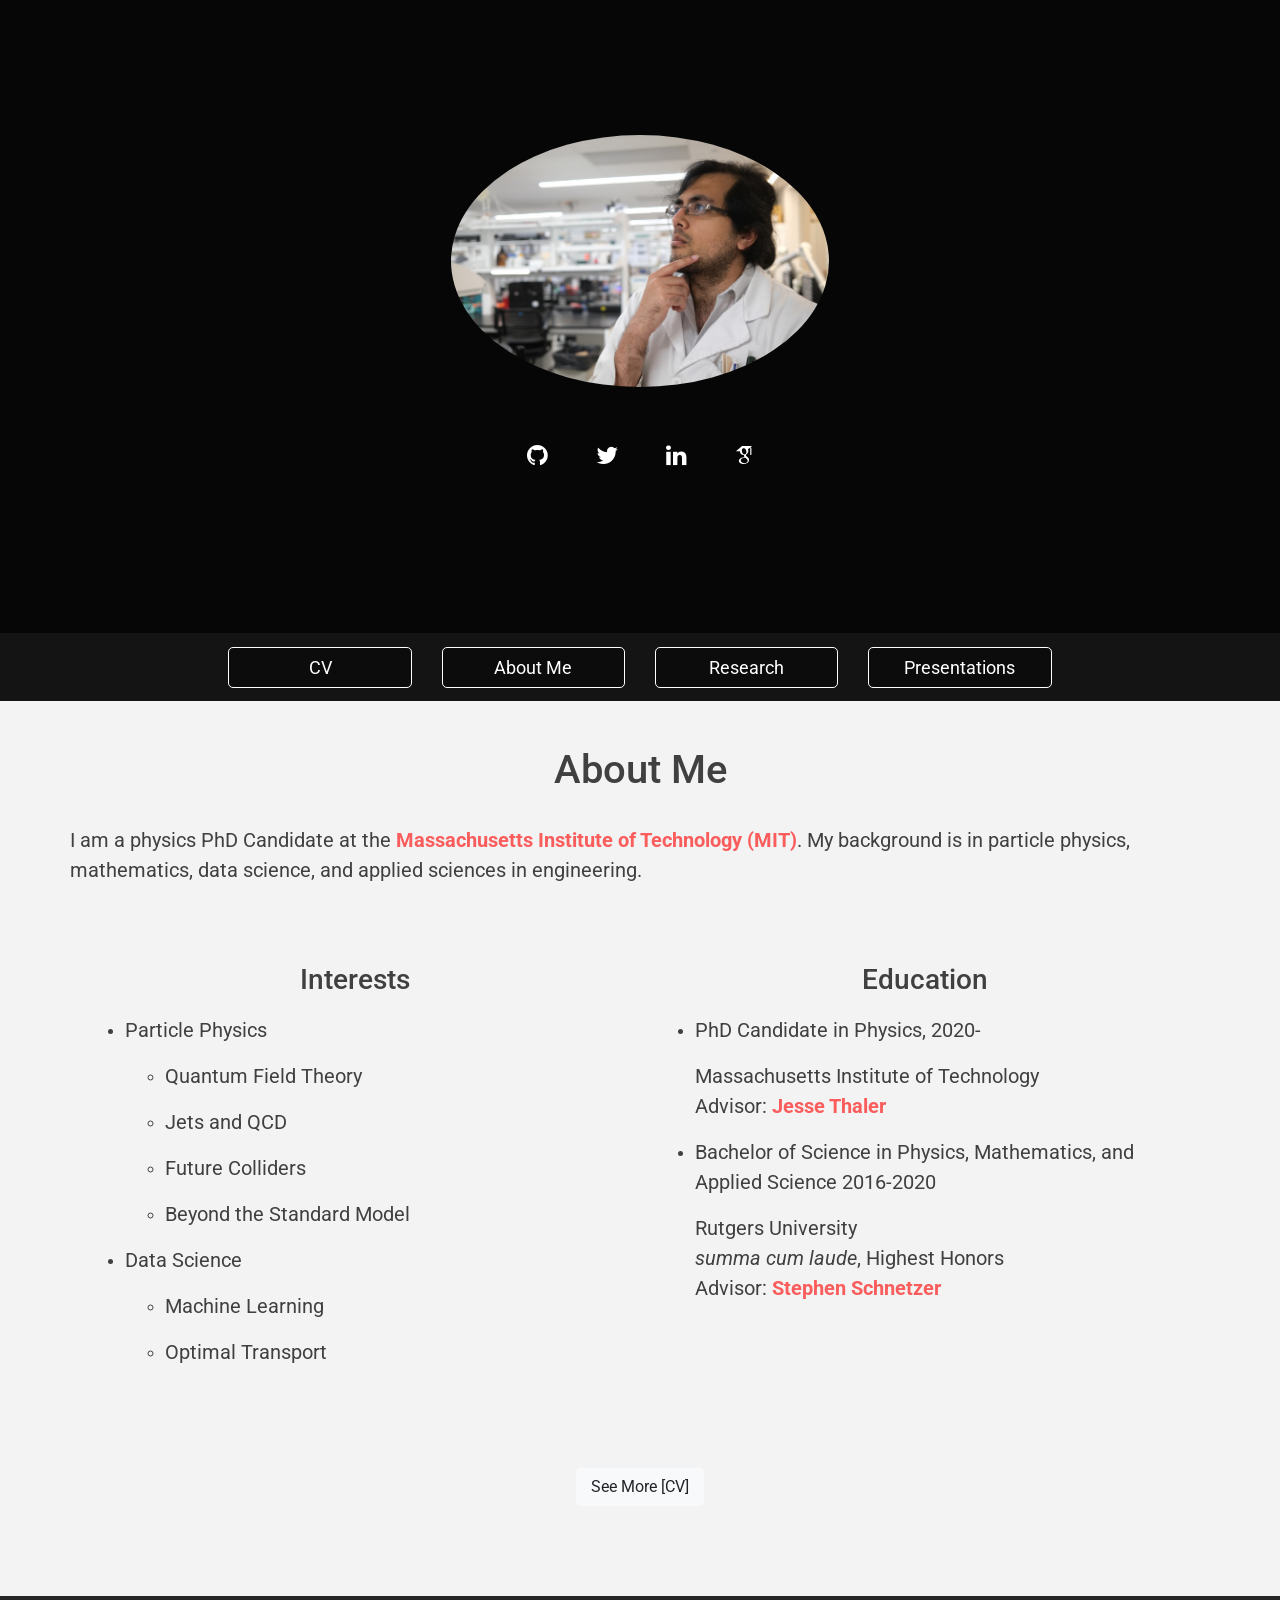
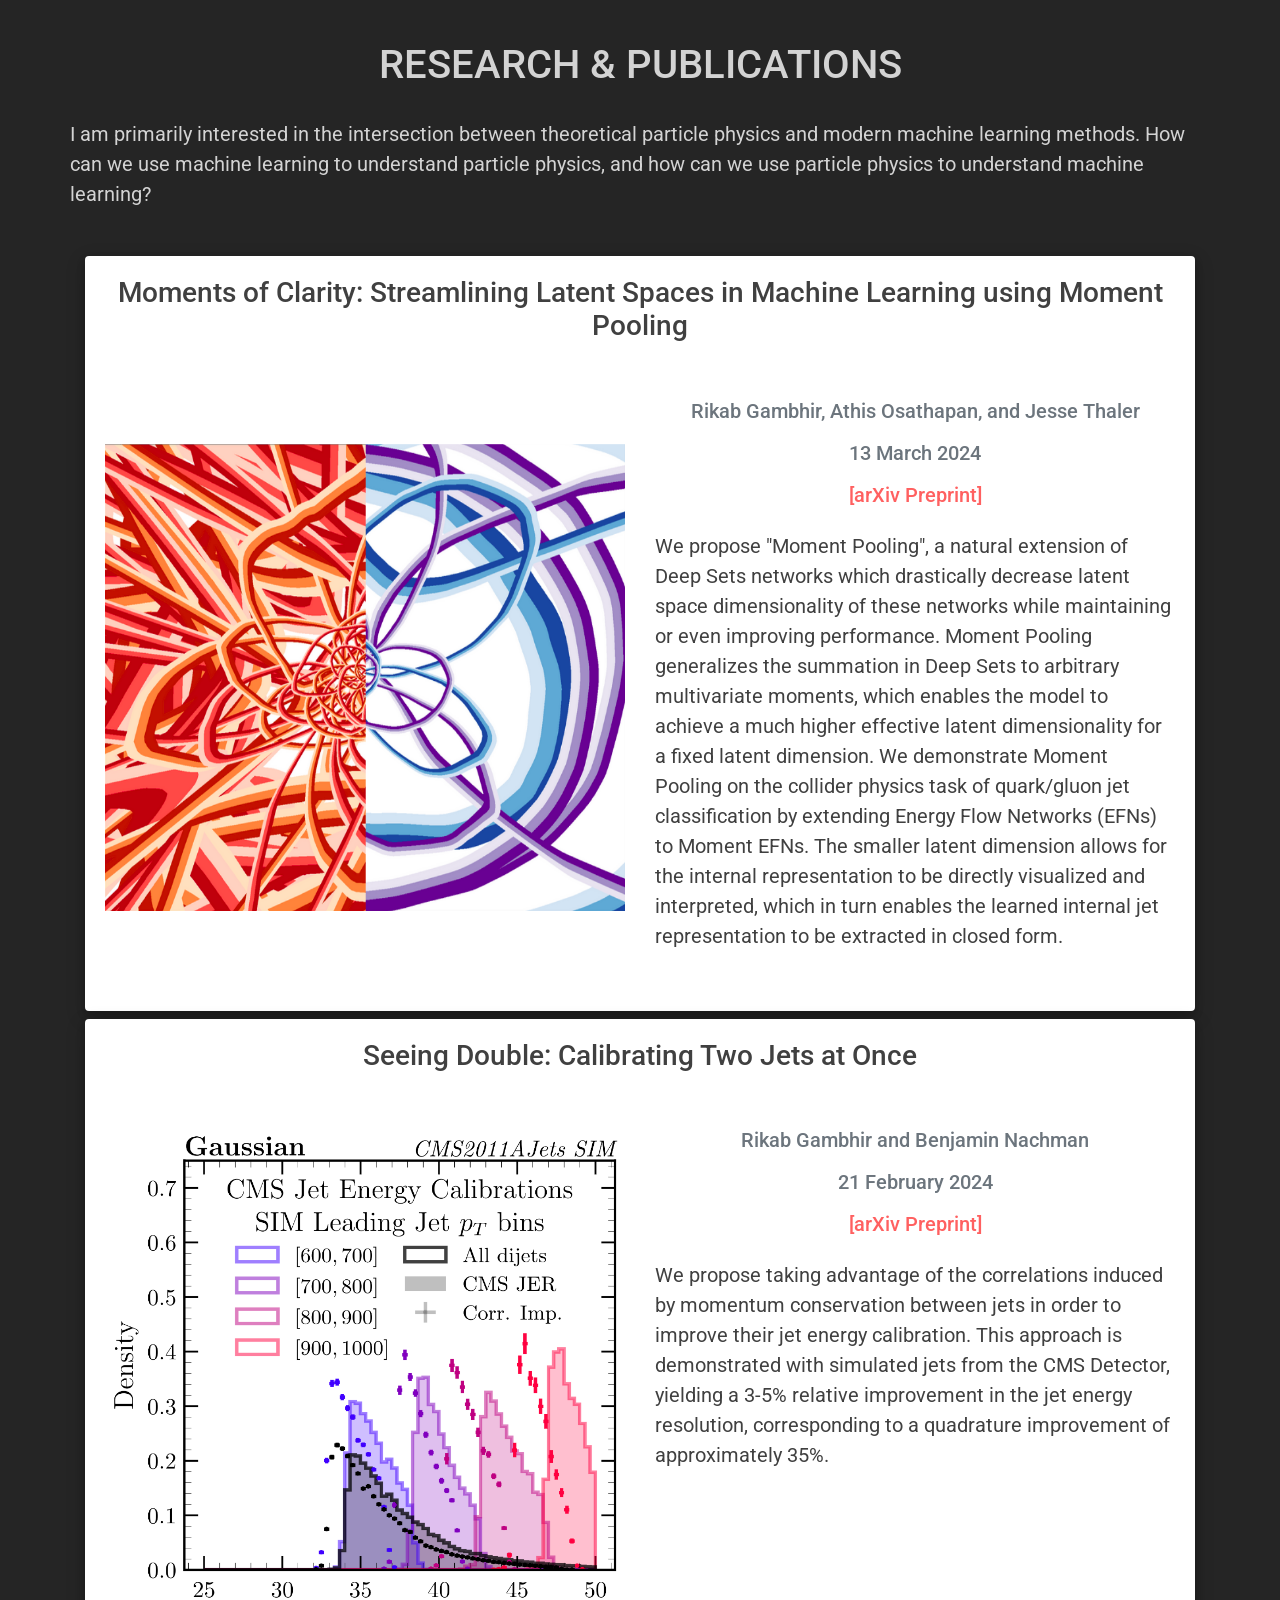
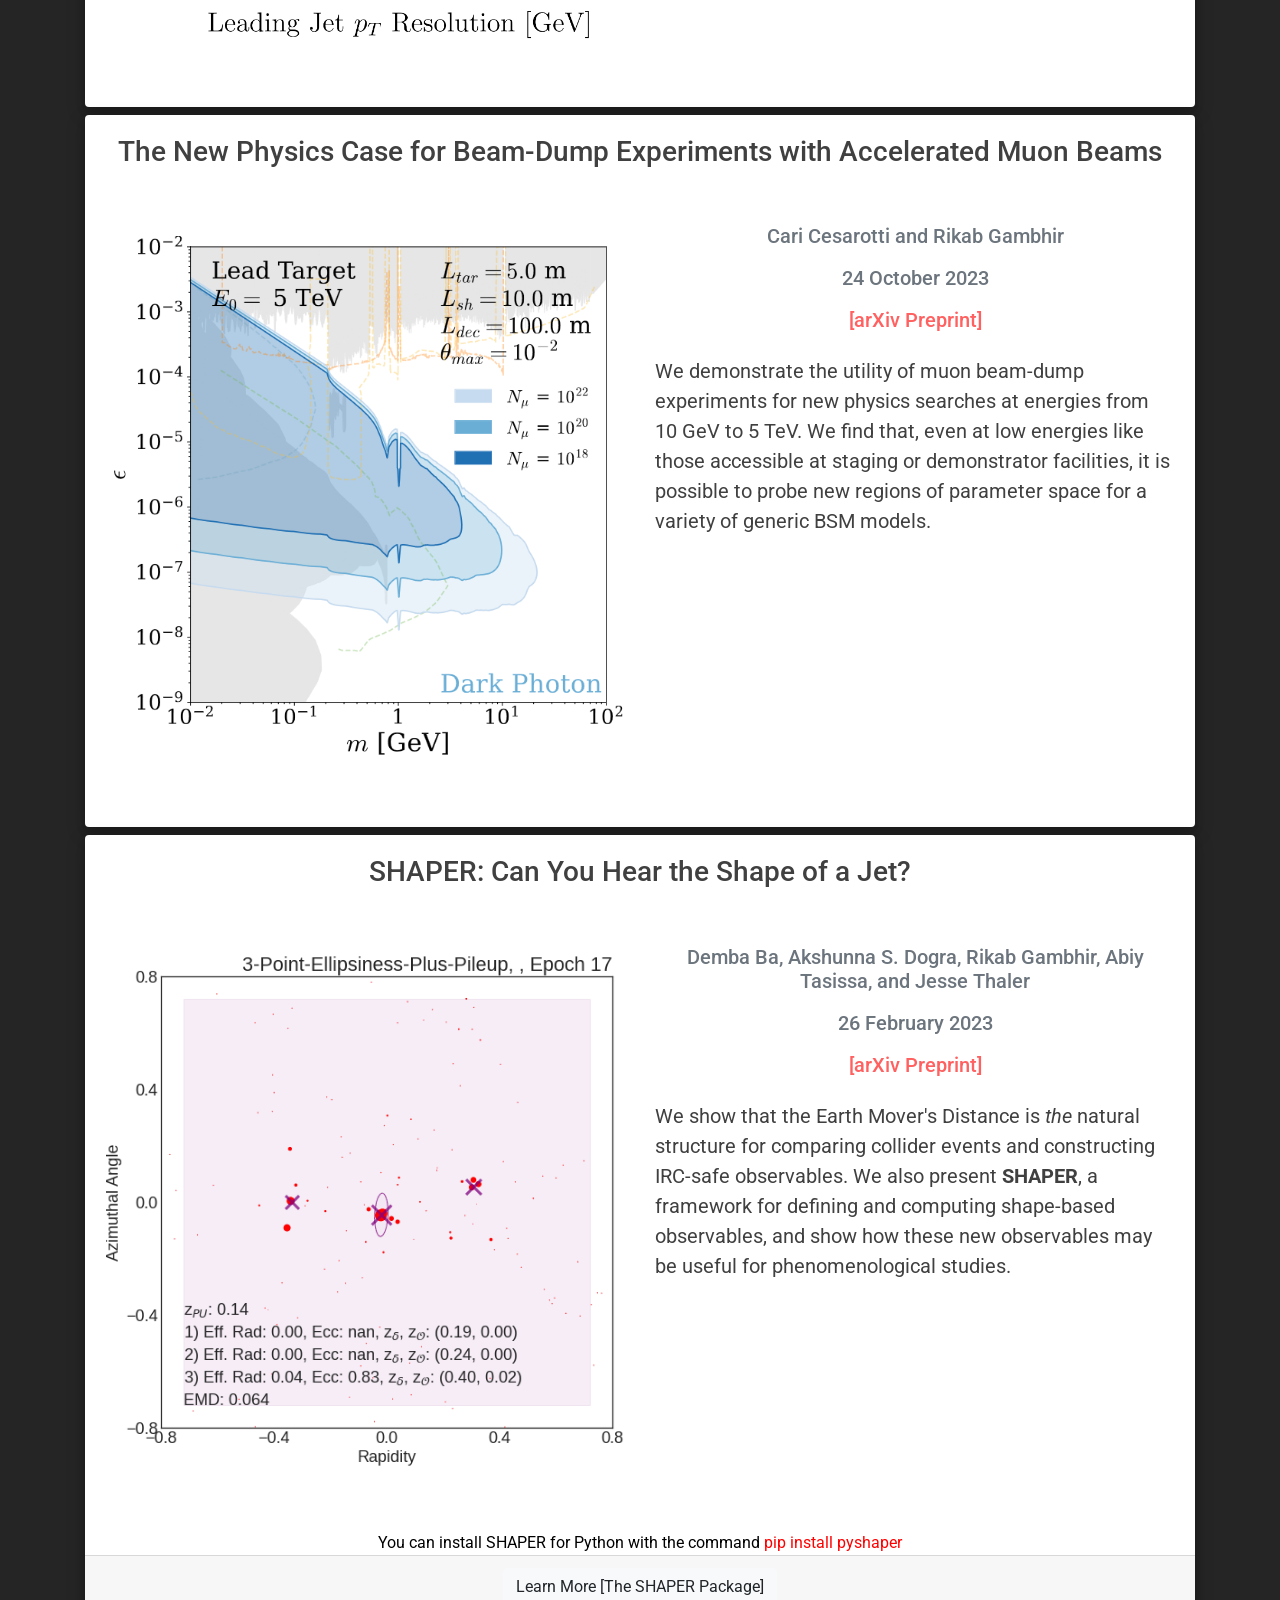
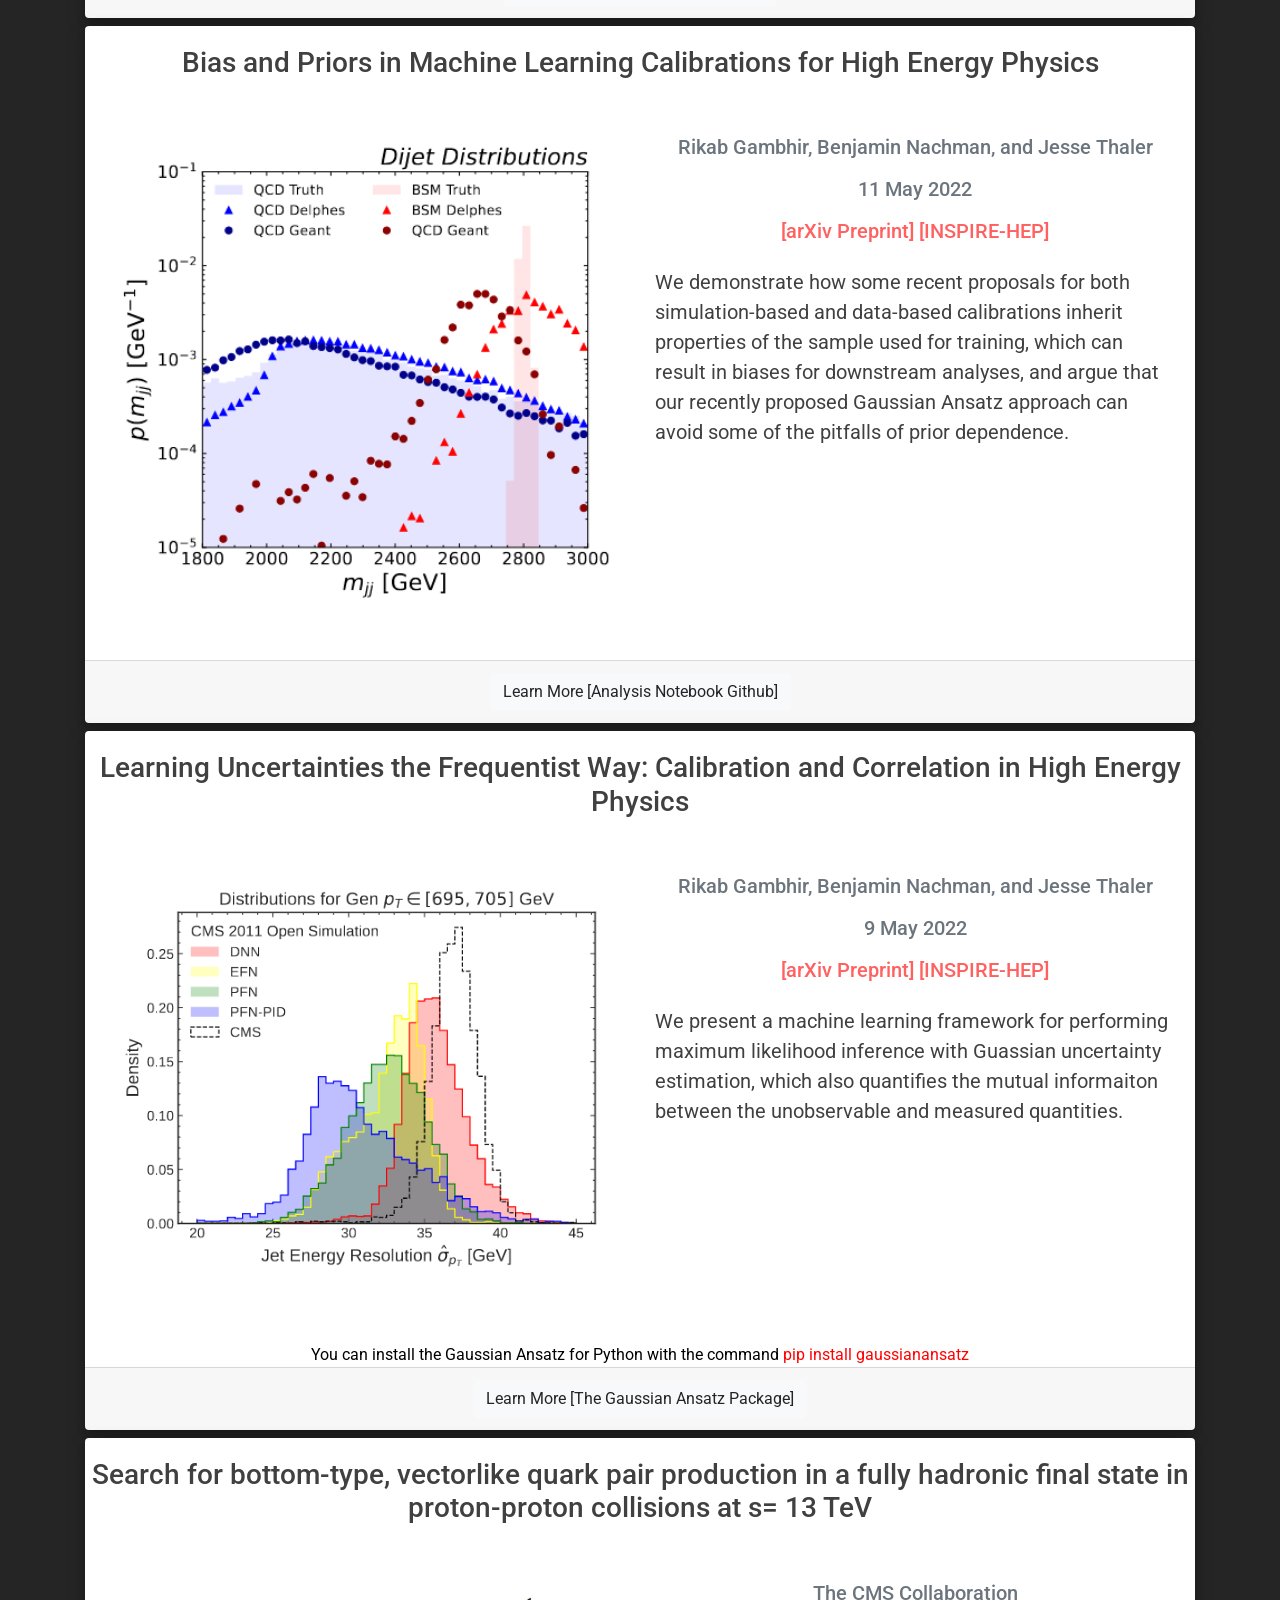
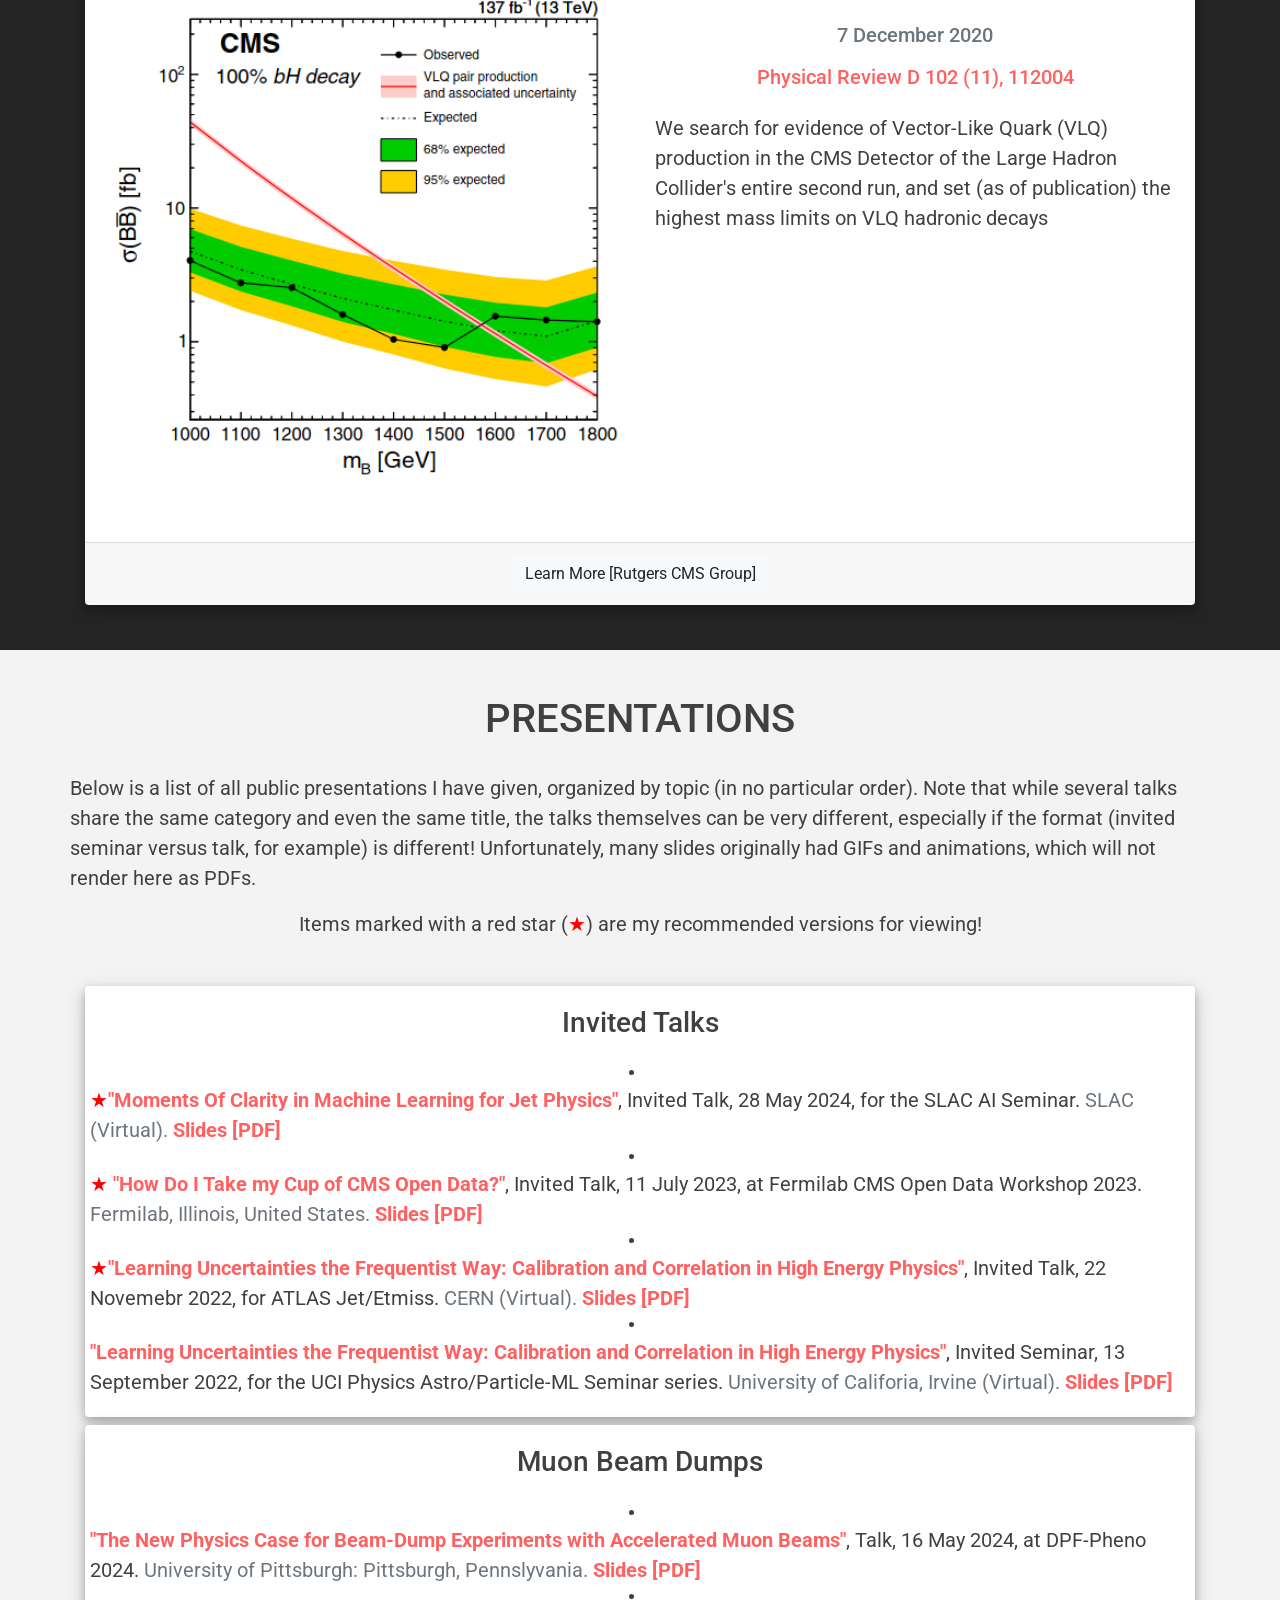
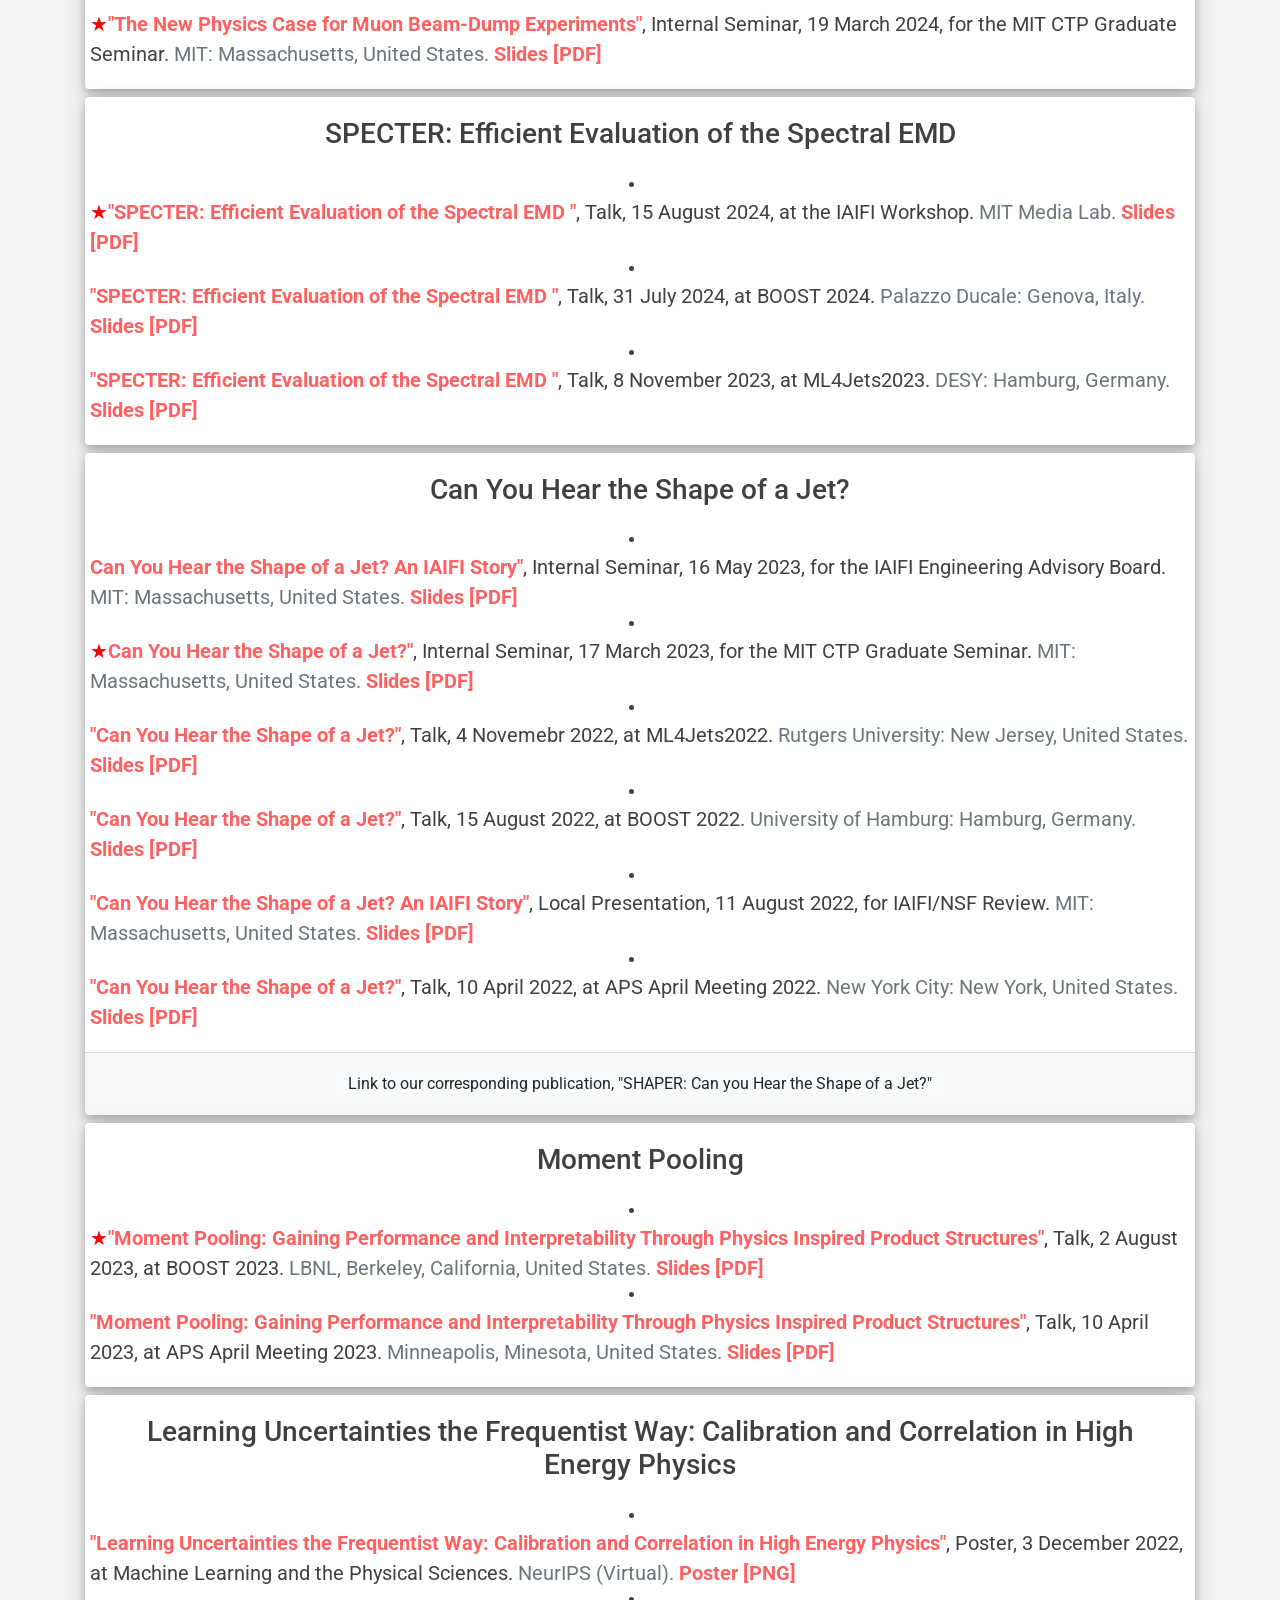
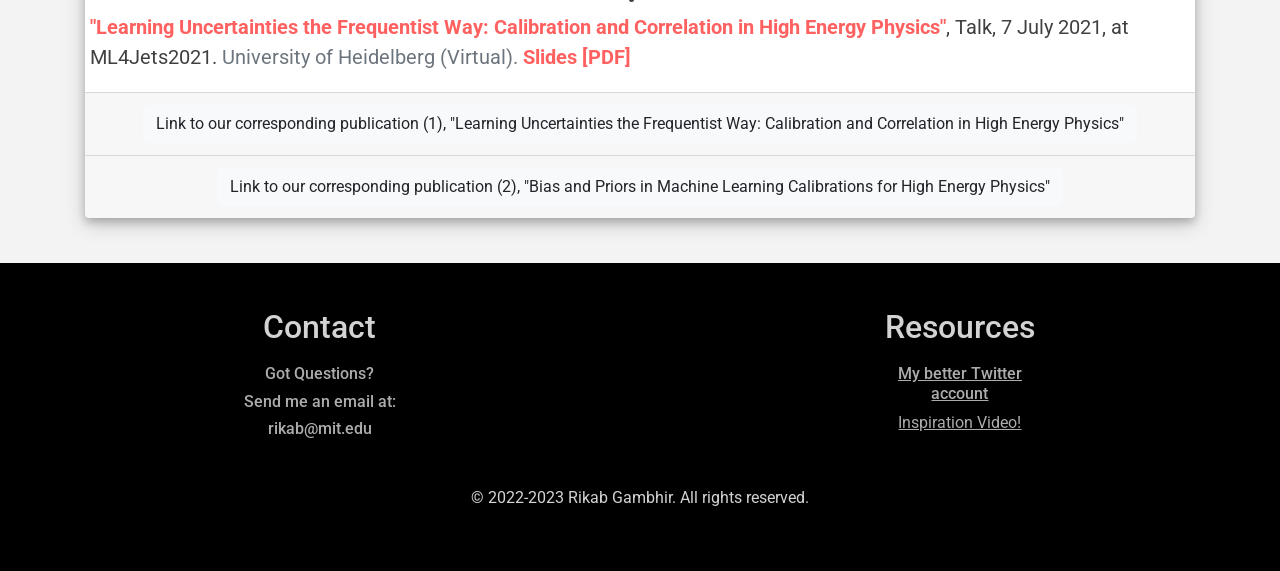
==== index.html @ ff83706e "iaifi 2024 talk" ====
<!DOCTYPE html>
<html lang="en">

<head>
  <title>Rikab Gambhir</title>
  <meta charset="utf-8">
  <link rel="shortcut icon" href="favicon.ico" type="image/icon">
  <link rel="icon" href="favicon.ico" type="image/icon">
  <meta name="viewport" content="width=device-width, initial-scale=1">
  <!-- CDN Imports (CSS & JS) -->
  <link href="https://stackpath.bootstrapcdn.com/bootstrap/4.3.1/css/bootstrap.min.css" rel="stylesheet"
    integrity="sha384-ggOyR0iXCbMQv3Xipma34MD+dH/1fQ784/j6cY/iJTQUOhcWr7x9JvoRxT2MZw1T" crossorigin="anonymous">
  <script src="https://ajax.googleapis.com/ajax/libs/jquery/3.3.1/jquery.min.js"></script>
  <script src="https://stackpath.bootstrapcdn.com/bootstrap/4.3.1/js/bootstrap.bundle.min.js"
    integrity="sha384-xrRywqdh3PHs8keKZN+8zzc5TX0GRTLCcmivcbNJWm2rs5C8PRhcEn3czEjhAO9o"
    crossorigin="anonymous"></script>

  
  <!-- Custom CSS -->
  <link href="assets/font-awesome/css/font-awesome.min.css" rel="stylesheet" type="text/css">
  <link rel="stylesheet" href="assets/academicons/css/academicons.min.css"/>
  <link rel="stylesheet" type="text/css" href="css/animations.css">
  <link rel="stylesheet" type="text/css" href="css/style.css">
  
  
  <!-- Custom JS -->
  <script src="js/main.js"></script>
</head>

  <!-- Fonts -->
  <link href="https://fonts.googleapis.com/css?family=Open+Sans|Roboto&display=swap" rel="stylesheet">
  <meta name="google-site-verification" content="JY83yB4L21zRVvDarmmI5D7XRR4Pzl5SDU_LKLa7nV4" />
</head>

<body>
  

  <!--Main Body  -->
  <div class="container-fluid splash">
    <!-- <img id="splash-logo" src="assets/img/better_headshot.png" /> -->
    <img id="splash-logo" src="assets/img/fun_headshot.jpg"  sizes="Large/>
    <h1>Rikab Gambhir</h1>
    <h2>Theoretical Physicist</h2>

  <!-- Socials -->
  <div class="container-fluid splash-blurb">
    <!-- <div class="row justify-content-center socials">
      <div class="col-lg-6">
        <p class="fade-in two"> Student researcher interested in beyond Standard Model searches at the Large Hadron Collider as well as various dark matter candidate searches</p>
      </div>
    </div> -->
    <div class="row justify-content-center socials">

      <a class="btn btn-light btn-social fade-in two" href="https://github.com/rikab"><i
          class="fa fa-github"></i></a>
      <a class="btn btn-light btn-social fade-in three" href="https://twitter.com/cornkab"><i
          class="fa fa-twitter"></i></a>

      <a class="btn btn-light fade-in btn-social four" href="https://www.linkedin.com/in/rikab-gambhir-457375136"><i
          class="fa fa-linkedin"></i></a>

        <a class="btn btn-light fade-in btn-social four" href="https://scholar.google.com/citations?hl=en&view_op=list_works&authuser=3&gmla=AJsN-F7fjk7SfJMbdl9JJ4hibFTlbazwsDWem6LDvvUZMd6tZSIjPIkFzSJvTdxq_LXSOjM6JGsSfdQl_aJX03GyfG9DEAtvChq0BcuOXrfIK52IDn7i--g&user=RkNe2TQAAAAJ"><i
            class="ai ai-google-scholar"></i></a>

    </div>
  </div>

  <!-- Buttons -->
  <div class="container-fluid">
    <div class="row justify-content-center pseudo-nav">
      <div class="col-lg-2">
        <a class="btn btn-light btn-bounce fade-in four" href="./assets/pdf/rikab_CV.pdf">CV</a>
      </div>
      <div class="col-lg-2">
        <a class="btn btn-light btn-bounce fade-in five page-scroll smoothScroll" href="#about_me">About Me</a>
      </div>
      <div class="col-lg-2">
        <a class="btn btn-light btn-bounce fade-in five page-scroll smoothScroll" href="#research">Research</a>
      </div>
      <div class="col-lg-2">
        <a class="btn btn-light btn-bounce fade-in five page-scroll smoothScroll" href="#talks">Presentations</a>
      </div>
    </div>
  </div>

  <!-- Make a n -->


  <!-- ABOUT ME -->
  <div class="container-fluid section section-light" id="about_me">

    <div class="container">
      <h1>About Me</h1>

      <div class="row justify-content-center pseudo-nav">
        <div class="section-blurb">
          <!-- <div class="col-lg-8"> -->
            <p class=""> I am a physics PhD Candidate at the <a href="https://physics.mit.edu/" target="_blank" rel="noopener">Massachusetts Institute of Technology (MIT)</a>. My background is in particle physics, mathematics, data science, and applied sciences in engineering. </p>
          <!-- </div> -->
        </div>
      </div>

      <div class="row justify-content-center pseudo-nav">
        <!-- <div class="col" style="padding-top: 40px; padding-bottom: 40px; vertical-align: top;">
          <h3>Biographical</h3>
          <ul>
            <li>
              <p>Full Name: Rikab Singh Gambhir</p>
            </li>
            <li>
              <p>Birthday: 24 January 1998</p>
            </li> 
            <li>
              <p>Contact: rikab&#64;mit.edu</p>
            </li> 
          </ul>
        </div> -->
        <div class="col" style="padding-top: 40px; padding-bottom: 40px;">
          <h3>Interests</h3>
          <ul>
              <li>
                <p>Particle Physics</p>
                <ul>
                  <li><p>Quantum Field Theory</p></li>
                  <li><p>Jets and QCD</p></li>
                  <li><p>Future Colliders</p></li>
                  <li><p>Beyond the Standard Model</p></li>
                </ul>
              </li>
              <li>
                <p>Data Science</p>
                <ul>
                  <li><p>Machine Learning</p></li>
                  <li><p>Optimal Transport</p></li>
                </ul>
              </li>
          </ul>
        </div>
        <div class="col" style="padding-top: 40px; padding-bottom: 40px;">
          <h3>Education</h3>
          <ul>
            <li>
              <div class="description">
                <p class="course">PhD Candidate in Physics, 2020-</p>
                <p class="institution">Massachusetts Institute of Technology<br>Advisor: <a href="http://jthaler.net/">Jesse Thaler</a><br></p>
              </div>
            </li>
            <li>
              <div class="description">
                <p class="course">Bachelor of Science in Physics, Mathematics, and Applied Science 2016-2020</p>
                <p class="institution">Rutgers University<br><i>summa cum laude</i>, Highest Honors<br>Advisor: <a href="http://cgisvr.physics.rutgers.edu/cgi-bin/physdb/genpip.pl?Schnetzer">Stephen Schnetzer</a></p>
              </div>
            </li>
          </ul>
        </div>
      </div>

     
      <a class="btn btn-light see-more" href="./assets/pdf/rikab_CV.pdf">See
        More [CV]</a>
    </div>
  </div>


  <!-- ABOUT ME -->
  <div class="container-fluid section section-dark" id="research">

    <!-- RESEARCH -->
    <div class="container">
      <h1>RESEARCH & PUBLICATIONS</h1>

      <div class="section-blurb">
        <div class="row justify-content-center pseudo-nav">
            <p class=""> I am primarily interested in the intersection between theoretical particle physics and modern machine learning methods. How can we use machine learning to understand particle physics, and how can we use particle physics to understand machine learning?</p>
        </div>
      </div>


      <!-- Moment Pooling -->
      <div class="card-deck", id="beam_dump_paper">

        <div class="card floating-box mt-2" style = "width: 100%">
          
          <div class="card-body">

            <div class="row justify-content-center pseudo-nav">
            <h3 class="card-title">Moments of Clarity: Streamlining Latent Spaces in Machine Learning using Moment Pooling</h3>
          </div>

            <div class="row justify-content-center pseudo-nav">
              <div class="col" style="padding-top: 40px; padding-bottom: 40px;">
                <img src="assets/img/moments.png" style='height: 100%; width: 100%; object-fit: contain'/>
                
              </div>
              
              <div class="col" style="padding-bottom: 40px; padding-top: 40px;">
              <h5 class="card-subtitle text-muted">Rikab Gambhir, Athis Osathapan, and Jesse Thaler</h5> <br/>
              <h5 class="card-subtitle text-muted">13 March 2024</h5> <br/>
              <h5 class="card-subtitle text-muted"><a href = "https://arxiv.org/abs/2403.08854">[arXiv Preprint]</a> <!-- <a href = "">[INSPIRE-HEP (Soon)]</a>--></h5> <br/>
              <p class="card-text"> We propose "Moment Pooling", a natural extension of Deep Sets networks which drastically decrease latent space dimensionality of these networks while maintaining or even improving performance. Moment Pooling generalizes the summation in Deep Sets to arbitrary multivariate moments, which enables the model to achieve a much higher effective latent dimensionality for a fixed latent dimension. We demonstrate Moment Pooling on the collider physics task of quark/gluon jet classification by extending Energy Flow Networks (EFNs) to Moment EFNs. The smaller latent dimension allows for the internal representation to be directly visualized and interpreted, which in turn enables the learned internal jet representation to be extracted in closed form.</p>
              </div>
            

            </div>

          </div>

          <!-- <font color=black>You can install SHAPER for Python with the command <font color=red>pip install pyshaper</font></font>  -->

          <!-- <div class="card-footer">
            <a href="https://github.com/rikab/SHAPER" class="btn btn-light">Learn More [The SHAPER Package]</a>
          </div> -->
        </div>
      </div> 



      <!-- Seeing Double -->
      <div class="card-deck", id="beam_dump_paper">

        <div class="card floating-box mt-2" style = "width: 100%">
          
          <div class="card-body">

            <div class="row justify-content-center pseudo-nav">
            <h3 class="card-title">Seeing Double: Calibrating Two Jets at Once</h3>
          </div>

            <div class="row justify-content-center pseudo-nav">
              <div class="col" style="padding-top: 40px; padding-bottom: 40px;">
                <img src="assets/img/Seeing_Double.png" style='height: 100%; width: 100%; object-fit: contain'/>
                
              </div>
              
              <div class="col" style="padding-bottom: 40px; padding-top: 40px;">
              <h5 class="card-subtitle text-muted">Rikab Gambhir and Benjamin Nachman</h5> <br/>
              <h5 class="card-subtitle text-muted">21 February 2024</h5> <br/>
              <h5 class="card-subtitle text-muted"><a href = "https://arxiv.org/abs/2402.14067">[arXiv Preprint]</a> <!-- <a href = "">[INSPIRE-HEP (Soon)]</a>--></h5> <br/>
              <p class="card-text"> We propose taking advantage of the correlations induced
                by momentum conservation between jets in order to improve their jet energy calibration. This approach is demonstrated with simulated jets from the CMS Detector, yielding a 3-5% relative improvement in the jet energy resolution, corresponding to a quadrature improvement of approximately 35%.</p>
              </div>
            

            </div>

          </div>

          <!-- <font color=black>You can install SHAPER for Python with the command <font color=red>pip install pyshaper</font></font>  -->

          <!-- <div class="card-footer">
            <a href="https://github.com/rikab/SHAPER" class="btn btn-light">Learn More [The SHAPER Package]</a>
          </div> -->
        </div>
      </div> 


      <!-- BEAM DUMP -->
      <div class="card-deck", id="beam_dump_paper">

        <div class="card floating-box mt-2" style = "width: 100%">
          
          <div class="card-body">

            <div class="row justify-content-center pseudo-nav">
            <h3 class="card-title">The New Physics Case for Beam-Dump Experiments with Accelerated Muon Beams</h3>
          </div>

            <div class="row justify-content-center pseudo-nav">
              <div class="col" style="padding-top: 40px; padding-bottom: 40px;">
                <img src="assets/img/beam_dump.png" style='height: 100%; width: 100%; object-fit: contain'/>
                
              </div>
              
              <div class="col" style="padding-bottom: 40px; padding-top: 40px;">
              <h5 class="card-subtitle text-muted">Cari Cesarotti and Rikab Gambhir</h5> <br/>
              <h5 class="card-subtitle text-muted">24 October 2023</h5> <br/>
              <h5 class="card-subtitle text-muted"><a href = "https://arxiv.org/abs/2310.16110">[arXiv Preprint]</a> <!-- <a href = "">[INSPIRE-HEP (Soon)]</a>--></h5> <br/>
              <p class="card-text"> We demonstrate the utility of muon beam-dump experiments for new physics searches at energies from 10 GeV to 5 TeV. We find that, even at low energies like those accessible at staging or demonstrator facilities, it is possible to probe new regions of parameter space for a variety of generic BSM models.</p>
              </div>
            

            </div>

          </div>

          <!-- <font color=black>You can install SHAPER for Python with the command <font color=red>pip install pyshaper</font></font>  -->

          <!-- <div class="card-footer">
            <a href="https://github.com/rikab/SHAPER" class="btn btn-light">Learn More [The SHAPER Package]</a>
          </div> -->
        </div>
      </div> 







      <!-- SHAPER -->
      <div class="card-deck", id="shaper_paper">

        <div class="card floating-box mt-2" style = "width: 100%">
          
          <div class="card-body">

            <div class="row justify-content-center pseudo-nav">
            <h3 class="card-title">SHAPER: Can You Hear the Shape of a Jet?</h3>
          </div>

            <div class="row justify-content-center pseudo-nav">
              <div class="col" style="padding-top: 40px; padding-bottom: 40px;">
                <img src="assets/img/SHAPER.gif" style='height: 100%; width: 100%; object-fit: contain'/>
                
              </div>
              
              <div class="col" style="padding-bottom: 40px; padding-top: 40px;">
              <h5 class="card-subtitle text-muted">Demba Ba, Akshunna S. Dogra, Rikab Gambhir, Abiy Tasissa, and Jesse Thaler</h5> <br/>
              <h5 class="card-subtitle text-muted">26 February 2023</h5> <br/>
              <h5 class="card-subtitle text-muted"><a href = "https://arxiv.org/abs/2302.12266">[arXiv Preprint]</a> <!-- <a href = "">[INSPIRE-HEP (Soon)]</a>--></h5> <br/>
              <p class="card-text">We show that the Earth Mover's Distance is <i>the</i> natural structure for comparing collider events and constructing IRC-safe observables. We also present <b>SHAPER</b>, a framework for defining and computing shape-based observables, and show how these new observables may be useful for phenomenological studies.</p>
              </div>
            

            </div>

          </div>

          <font color=black>You can install SHAPER for Python with the command <font color=red>pip install pyshaper</font></font> 

          <div class="card-footer">
            <a href="https://github.com/rikab/SHAPER" class="btn btn-light">Learn More [The SHAPER Package]</a>
          </div>
        </div>
      </div> 




      <!-- CALIBRATION PRIORS-->
      <div class="card-deck", id = "calibration_priors_paper">

        <div class="card floating-box mt-2" style = "width: 100%">
          
          <div class="card-body">

            <div class="row justify-content-center pseudo-nav">
            <h3 class="card-title">Bias and Priors in Machine Learning Calibrations for High Energy Physics</h3>
          </div>

            <div class="row justify-content-center pseudo-nav">
              <div class="col" style="padding-top: 40px; padding-bottom: 40px;">
                <img src="assets/img/Calibration_Priors.png" style='height: 100%; width: 100%; object-fit: contain'/>
                
              </div>
              
              <div class="col" style="padding-bottom: 40px; padding-top: 40px;">
              <h5 class="card-subtitle text-muted">Rikab Gambhir, Benjamin Nachman, and Jesse Thaler</h5> <br/>
              <h5 class="card-subtitle text-muted"> 11 May 2022</h5> <br/>
              <h5 class="card-subtitle text-muted"><a href = "https://arxiv.org/abs/2205.05084">[arXiv Preprint]</a> <a href = "https://inspirehep.net/literature/2079976">[INSPIRE-HEP]</a></h5> <br/>
              <p class="card-text"> We demonstrate how some recent proposals for both simulation-based and data-based calibrations inherit properties of the sample used for training, which can result in biases for downstream analyses, and argue that our recently proposed Gaussian Ansatz approach can avoid some of the pitfalls of prior dependence. </p>
              </div>
            

            </div>

          </div>
          <div class="card-footer">
            <a href="https://github.com/hep-lbdl/calibrationpriors" class="btn btn-light">Learn More [Analysis Notebook Github]</a>
          </div>
        </div>
      </div> 


       <!-- Frequentist WAY -->
       <div class="card-deck", id = "freq_way_paper">

        <div class="card floating-box mt-2" style = "width: 100%">
          
          <div class="card-body">

            <div class="row justify-content-center pseudo-nav">
            <h3 class="card-title">Learning Uncertainties the Frequentist Way: Calibration and Correlation in High Energy Physics</h3>
          </div>

            <div class="row justify-content-center pseudo-nav">
              <div class="col" style="padding-top: 40px; padding-bottom: 40px;">
                <img src="assets/img/Freq_Way.png" style='height: 100%; width: 100%; object-fit: contain'/>
                
              </div>
              
              <div class="col" style="padding-bottom: 40px; padding-top: 40px;">
              <h5 class="card-subtitle text-muted">Rikab Gambhir, Benjamin Nachman, and Jesse Thaler</h5> <br/>
              <h5 class="card-subtitle text-muted"> 9 May 2022</h5> <br/>
              <h5 class="card-subtitle text-muted"><a href = "https://arxiv.org/abs/2205.03413">[arXiv Preprint]</a> <a href = "https://inspirehep.net/literature/2078714">[INSPIRE-HEP]</a></h5> <br/>
              <p class="card-text"> We present a machine learning framework for performing maximum likelihood inference with Guassian uncertainty estimation, which also quantifies the mutual informaiton between the unobservable and measured quantities. </p>
              </div>
            

            </div>

          </div>

          <font color=black>You can install the Gaussian Ansatz for Python with the command <font color=red>pip install gaussianansatz</font></font> 

          <div class="card-footer">
            <a href="https://github.com/rikab/GaussianAnsatz" class="btn btn-light">Learn More [The Gaussian Ansatz Package]</a>
          </div>
        </div>
      </div>

        <!-- VLQ -->
      <div class="card-deck">

        <div class="card floating-box mt-2" style = "width: 100%">
          
          <div class="card-body">

            <div class="row justify-content-center pseudo-nav">
            <h3 class="card-title">Search for bottom-type, vectorlike quark pair production in a fully hadronic final state in proton-proton collisions at s= 13 TeV</h3>
          </div>

            <div class="row justify-content-center pseudo-nav">
              <div class="col" style="padding-top: 40px; padding-bottom: 40px;">
                <img src="assets/img/exclusion.png" style='height: 100%; width: 100%; object-fit: contain'/>
                
              </div>
              
              <div class="col" style="padding-bottom: 40px; padding-top: 40px;">
              <h5 class="card-subtitle text-muted">The CMS Collaboration</h5> <br/>
              <h5 class="card-subtitle text-muted"> 7 December 2020</h5> <br/>
              <h5 class="card-subtitle text-muted"> <a href = "https://journals.aps.org/prd/abstract/10.1103/PhysRevD.102.112004">Physical Review D 102 (11), 112004</a></h5> <br/>
              <p class="card-text"> We search for evidence of Vector-Like Quark (VLQ) production in the CMS Detector of the Large Hadron Collider's entire second run, and set (as of publication) the highest mass limits on VLQ hadronic decays </p>
              </div>
            

            </div>

          </div>
          <div class="card-footer">
            <a href="http://www.physics.rutgers.edu/hex/CMS.html" class="btn btn-light">Learn More [Rutgers CMS Group]</a>
          </div>
        </div>
      </div>



    </div>

  </div>
  <div class="container-fluid section section-light" id="talks">

<!---->
    <!-- Talks -->
    <div class="container">
      <h1>PRESENTATIONS</h1>

      <div class="section-blurb">
        <div class="row justify-content-center pseudo-nav">
            <p class="">Below is a list of all public presentations I have given, organized by topic (in no particular order). Note that while several talks share the same category and even the same title, the talks themselves can be very different, especially if the format (invited seminar versus talk, for example) is different! Unfortunately, many slides originally had GIFs and animations, which will not render here as PDFs. </p>
              
            <p class="">Items marked with a red star (<font color=red>★</font>) are my recommended versions for viewing!</p>
        </div>
      </div>


  <!-- Invited Talks -->
  <div class="card-deck">

    <div class="card floating-box mt-2">
      
      <div class="card-body">
  
        <h3 class="card-title">Invited Talks</h3>
  
        <div class="row justify-content-left pseudo-nav">
          <li>
            <p class="card-text"> <font color=red>★</font><a href = "https://stanford.zoom.us/rec/share/oJLuBcLOiD_OrJjNc7C01kq09xQYhaK3CYpn0VzyXFCsdt1xMp24ZwBSzMcIoXyh.BKP0GP6--Qu0LthP">"Moments Of Clarity in Machine Learning for Jet Physics"</a>, Invited Talk, 28 May 2024, for the SLAC AI Seminar.  <font class="card-subtitle text-muted">SLAC (Virtual). <a href = "./assets/talks/(SLAC 2024) ML And Colliders.pdf">Slides [PDF]</a></font>  </p> 
          </li> 
          <li>
            <p class="card-text"> <font color=red>★</font> <a href = "https://indico.fnal.gov/event/58914/timetable/">"How Do I Take my Cup of CMS Open Data?"</a>, Invited Talk, 11 July 2023, at Fermilab CMS Open Data Workshop 2023.  <font class="card-subtitle text-muted">Fermilab, Illinois, United States. <a href = "./assets/talks/(Fermilab 2023) CMS Open Data-2.pdf">Slides [PDF]</a></font>  </p> 
          </li>  
          <li>
            <p class="card-text"> <font color=red>★</font><a href = "https://indico.cern.ch/event/1223571/">"Learning Uncertainties the Frequentist Way: Calibration and Correlation in High Energy Physics"</a>, Invited Talk, 22 Novemebr 2022, for ATLAS Jet/Etmiss.  <font class="card-subtitle text-muted">CERN (Virtual). <a href = "./assets/talks/(ATLAS) Frequentist Way.pdf">Slides [PDF]</a></font>  </p> 
          </li>  
          <li>
            <p class="card-text"> <a href = "./assets/talks/(UCI) Frequentist Way-1-1.pdf">"Learning Uncertainties the Frequentist Way: Calibration and Correlation in High Energy Physics"</a>, Invited Seminar, 13 September 2022, for the UCI Physics Astro/Particle-ML Seminar series.  <font class="card-subtitle text-muted">University of Califoria, Irvine (Virtual). <a href = "./assets/talks/(UCI) Frequentist Way-1-1.pdf">Slides [PDF]</a></font>  </p> 
          </li>
      </div>
  
  
      </div>
      
    </div>
  </div>

    <!-- Muon Beam Dump -->
  <div class="card-deck">

    <div class="card floating-box mt-2">
      
      <div class="card-body">
  
        <h3 class="card-title">Muon Beam Dumps</h3>
  
        <div class="row justify-content-left pseudo-nav">
          <li>
            <p class="card-text"><a href = "https://indico.cern.ch/event/1358339/contributions/5899388/">"The New Physics Case for Beam-Dump Experiments with Accelerated Muon Beams"</a>, Talk, 16 May 2024, at DPF-Pheno 2024.  <font class="card-subtitle text-muted">University of Pittsburgh: Pittsburgh, Pennslyvania. <a href = "./assets/talks/(Pheno 2024) Muon Beam Dump.pdf">Slides [PDF]</a></font>  </p> 
          </li>  
      </div>
  
        <div class="row justify-content-left pseudo-nav">
          <li>
            <p class="card-text"> <font color=red>★</font><a href = "./assets/talks/(Grad Seminar 2024) Muon Beam Dump-1.pdf">"The New Physics Case for Muon Beam-Dump Experiments"</a>, Internal Seminar, 19 March 2024, for the MIT CTP Graduate Seminar.   <font class="card-subtitle text-muted">MIT: Massachusetts, United States. <a href = "./assets/talks/(Grad Seminar 2024) Muon Beam Dump-1.pdf">Slides [PDF]</a></font>  </p> 
          </li>   
         
  
      </div>
  
      </div>
      
    </div>
  </div>


     <!-- SPECTER -->
  <div class="card-deck">

    <div class="card floating-box mt-2">
      
      <div class="card-body">

        <h3 class="card-title"> SPECTER: Efficient Evaluation of the Spectral EMD </h3>

       

        <div class="row justify-content-left pseudo-nav">
          <li>
            <p class="card-text"> <font color=red>★</font><a href = "https://iaifi.org/summer-workshop">"SPECTER: Efficient Evaluation of the Spectral EMD "</a>, Talk, 15 August 2024, at the IAIFI Workshop.  <font class="card-subtitle text-muted">MIT Media Lab. <a href = "./assets/talks/(IAIFI 2024) SPECTER.pdf">Slides [PDF]</a></font>  </p> 
          </li>  
      </div>



        <div class="row justify-content-left pseudo-nav">
          <li>
            <p class="card-text"><a href = "https://agenda.infn.it/event/37093/contributions/234299/">"SPECTER: Efficient Evaluation of the Spectral EMD "</a>, Talk, 31 July 2024, at BOOST 2024.  <font class="card-subtitle text-muted">Palazzo Ducale: Genova, Italy. <a href = "./assets/talks/(BOOST 2024) SPECTER.pdf">Slides [PDF]</a></font>  </p> 
          </li>  
      </div>

        <div class="row justify-content-left pseudo-nav">
          <li>
            <p class="card-text"> <a href = "https://indico.cern.ch/event/1253794/contributions/5588542/">"SPECTER: Efficient Evaluation of the Spectral EMD "</a>, Talk, 8 November 2023, at ML4Jets2023.  <font class="card-subtitle text-muted">DESY: Hamburg, Germany. <a href = "./assets/talks/(ML4Jets 2023) SPECTER-2.pdf">Slides [PDF]</a></font>  </p> 
          </li>  
      </div>

      </div>
    </div>
  </div>


      <!-- Hear the Shape of a Jet? -->
  <div class="card-deck">

    <div class="card floating-box mt-2">
      
      <div class="card-body">

        <h3 class="card-title">Can You Hear the Shape of a Jet?</h3>

       


        <div class="row justify-content-left pseudo-nav">
          <li>
            <p class="card-text"><a href = "./assets/talks/(IAIFI 2023) Can you hear the shape of a jet_.pdf">Can You Hear the Shape of a Jet? An IAIFI Story"</a>, Internal Seminar, 16 May 2023, for the IAIFI Engineering Advisory Board.  <font class="card-subtitle text-muted">MIT: Massachusetts, United States. <a href = "./assets/talks/(IAIFI 2023) Can you hear the shape of a jet_.pdf">Slides [PDF]</a></font>  </p> 
          </li> 
          <li>
            <p class="card-text"> <font color=red>★</font><a href = "./assets/talks/(Grad Seminar 2023) Can you hear the shape of a jet .pdf">Can You Hear the Shape of a Jet?"</a>, Internal Seminar, 17 March 2023, for the MIT CTP Graduate Seminar.  <font class="card-subtitle text-muted">MIT: Massachusetts, United States. <a href = "./assets/talks/(Grad Seminar 2023) Can you hear the shape of a jet .pdf">Slides [PDF]</a></font>  </p> 
          </li> 
          <li>
            <p class="card-text"> <a href = "https://indico.cern.ch/event/1159913/contributions/5062759/">"Can You Hear the Shape of a Jet?"</a>, Talk, 4 Novemebr 2022, at ML4Jets2022.  <font class="card-subtitle text-muted">Rutgers University: New Jersey, United States. <a href = "./assets/talks/(ML4Jets 2022) Can you hear the shape of a jet .pdf">Slides [PDF]</a></font>  </p> 
          </li>  
          <li>
            <p class="card-text"> <a href = "https://indico.cern.ch/event/1144064/contributions/4940343/">"Can You Hear the Shape of a Jet?"</a>, Talk, 15 August 2022, at BOOST 2022.  <font class="card-subtitle text-muted">University of Hamburg: Hamburg, Germany. <a href = "./assets/talks/(BOOST 2022) Can you hear the shape of a jet -2.pdf">Slides [PDF]</a></font>  </p> 
          </li>  
          <li>
            <p class="card-text"> <a href = "./assets/talks/IAIFI Story.pdf">"Can You Hear the Shape of a Jet? An IAIFI Story"</a>, Local Presentation, 11 August 2022, for IAIFI/NSF Review.  <font class="card-subtitle text-muted">MIT: Massachusetts, United States. <a href = "./assets/talks/IAIFI Story.pdf">Slides [PDF]</a></font>  </p> 
          </li>  
          <li>
            <p class="card-text"> <a href = "https://meetings.aps.org/Meeting/APR22/Session/K08.7">"Can You Hear the Shape of a Jet?"</a>, Talk, 10 April 2022, at APS April Meeting 2022.  <font class="card-subtitle text-muted">New York City: New York, United States. <a href = "./assets/talks/can_you_hear_the_shape_of_a_jet.pdf">Slides [PDF]</a></font>  </p> 
          </li>  
        

      </div>

      </div>
      <div class="card-footer">
        <a href="#shaper_paper" class="btn btn-light">Link to our corresponding publication, "SHAPER: Can you Hear the Shape of a Jet?"</a>
      </div>
    </div>
  </div>


  <!-- Moment Pooling -->
  <div class="card-deck">

  <div class="card floating-box mt-2">
    
    <div class="card-body">

      <h3 class="card-title">Moment Pooling</h3>

      

      <div class="row justify-content-left pseudo-nav">
        <li>
          <p class="card-text"> <font color=red>★</font><a href = "https://indico.physics.lbl.gov/event/975/contributions/8280/">"Moment Pooling: Gaining Performance and Interpretability Through Physics Inspired Product Structures"</a>, Talk, 2 August 2023, at BOOST 2023.  <font class="card-subtitle text-muted">LBNL, Berkeley, California, United States. <a href = "./assets/talks/(BOOST 2023) Moment Pooling.pdf">Slides [PDF]</a></font>  </p> 
        </li>  
        <li>
          <p class="card-text"> <a href = "https://meetings.aps.org/Meeting/APR23/Session/M11.6">"Moment Pooling: Gaining Performance and Interpretability Through Physics Inspired Product Structures"</a>, Talk, 10 April 2023, at APS April Meeting 2023.  <font class="card-subtitle text-muted">Minneapolis, Minesota, United States. <a href = "./assets/talks/(APS 2023) Moment Pooling-4.pdf">Slides [PDF]</a></font>  </p> 
        </li>  
       

    </div>

    </div>
    
  </div>
</div>

  <!-- Frequentist Way -->
  <div class="card-deck">

  <div class="card floating-box mt-2">
    
    <div class="card-body">

      <h3 class="card-title">Learning Uncertainties the Frequentist Way: Calibration and Correlation in High Energy Physics</h3>

      


      <div class="row justify-content-left pseudo-nav">
        <li>
          <p class="card-text"> <a href = "https://neurips.cc/virtual/2022/event/56849">"Learning Uncertainties the Frequentist Way: Calibration and Correlation in High Energy Physics"</a>, Poster, 3 December 2022, at Machine Learning and the Physical Sciences.  <font class="card-subtitle text-muted">NeurIPS (Virtual). <a href = "./assets/talks/frequentist_way_poster.png">Poster [PNG]</a></font>  </p> 
        </li>  
          
        <li>
          <p class="card-text"> <a href = "https://indico.cern.ch/event/980214/contributions/4413598/">"Learning Uncertainties the Frequentist Way: Calibration and Correlation in High Energy Physics"</a>, Talk, 7 July 2021, at ML4Jets2021.  <font class="card-subtitle text-muted">University of Heidelberg (Virtual). <a href = "./assets/talks/Calibration and Correlation ML4Jets.pdf">Slides [PDF]</a></font>  </p> 
        </li>  
      

    </div>

    </div>
    <div class="card-footer">
      <a href="#freq_way_paper" class="btn btn-light">Link to our corresponding publication (1), "Learning Uncertainties the Frequentist Way: Calibration and Correlation in High Energy Physics"</a>
    </div>
    <div class="card-footer">
      <a href="#calibration_priors_paper" class="btn btn-light">Link to our corresponding publication (2), "Bias and Priors in Machine Learning Calibrations for High Energy Physics"</a>
    </div>
  </div>
</div>


  


     





    </div>



  </div>

 


  <!-- FOOTER -->
  <footer class="container-fluid">
    <div class="row justify-content-around">
      <div class="col-sm-2" style="padding-bottom: 40px">
        <h2 style="padding-bottom: 10px">Contact</h2>
        <h6>Got Questions?</h6>
        <h6>Send me an email at:</h6>
        <h6 class="email">rikab&#64;mit.edu</h6>
      </div>
      <div class="col-sm-2" style="padding-bottom: 40px">
        <h2 style="padding-bottom: 10px">Resources</h2>
        <h6><a class="footer-link" href="https://twitter.com/FinitePhysicist">My better Twitter account</a></h6>
        <a class="footer-link" href="https://www.youtube.com/watch?v=dQw4w9WgXcQ">Inspiration Video!</a>
      </div>

    </div>
    <p>&copy; 2022-2023 Rikab Gambhir. All rights reserved.</p>
  </footer>
  <script type="text/javascript">


  </script>
</body>

</html>
---- assets/academicons/css/academicons.min.css ----
@font-face{font-family:'Academicons';font-style:normal;font-weight:400;font-display:block;src:url(../fonts/academicons.eot);src:url(../fonts/academicons.eot) format('embedded-opentype'),url(../fonts/academicons.ttf) format('truetype'),url(../fonts/academicons.woff) format('woff'),url(../fonts/academicons.svg) format('svg')}.ai{font-family:'Academicons';font-weight:400;-moz-osx-font-smoothing:grayscale;-webkit-font-smoothing:antialiased;display:inline-block;font-style:normal;font-variant:normal;text-rendering:auto;line-height:1}.ai-academia:before{content:"\e9af"}.ai-academia-square:before{content:"\e93d"}.ai-acclaim:before{content:"\e92e"}.ai-acclaim-square:before{content:"\e93a"}.ai-acm:before{content:"\e93c"}.ai-acm-square:before{content:"\e95d"}.ai-acmdl:before{content:"\e96a"}.ai-acmdl-square:before{content:"\e9d3"}.ai-ads:before{content:"\e9cb"}.ai-ads-square:before{content:"\e94a"}.ai-africarxiv:before{content:"\e91b"}.ai-africarxiv-square:before{content:"\e90b"}.ai-arxiv:before{content:"\e974"}.ai-arxiv-square:before{content:"\e9a6"}.ai-biorxiv:before{content:"\e9a2"}.ai-biorxiv-square:before{content:"\e98b"}.ai-ceur:before{content:"\e96d"}.ai-ceur-square:before{content:"\e92f"}.ai-ciencia-vitae:before{content:"\e912"}.ai-ciencia-vitae-square:before{content:"\e913"}.ai-closed-access:before{content:"\e942"}.ai-closed-access-square:before{content:"\e943"}.ai-conversation:before{content:"\e94c"}.ai-conversation-square:before{content:"\e915"}.ai-coursera:before{content:"\e95f"}.ai-coursera-square:before{content:"\e97f"}.ai-crossref:before{content:"\e918"}.ai-crossref-square:before{content:"\e919"}.ai-cv:before{content:"\e9a5"}.ai-cv-square:before{content:"\e90a"}.ai-datacite:before{content:"\e91c"}.ai-datacite-square:before{content:"\e91d"}.ai-dataverse:before{content:"\e9f7"}.ai-dataverse-square:before{content:"\e9e4"}.ai-dblp:before{content:"\e94f"}.ai-dblp-square:before{content:"\e93f"}.ai-depsy:before{content:"\e97a"}.ai-depsy-square:before{content:"\e94b"}.ai-doi:before{content:"\e97e"}.ai-doi-square:before{content:"\e98f"}.ai-dryad:before{content:"\e97c"}.ai-dryad-square:before{content:"\e98c"}.ai-elsevier:before{content:"\e961"}.ai-elsevier-square:before{content:"\e910"}.ai-figshare:before{content:"\e981"}.ai-figshare-square:before{content:"\e9e7"}.ai-google-scholar:before{content:"\e9d4"}.ai-google-scholar-square:before{content:"\e9f9"}.ai-hal:before{content:"\e92c"}.ai-hal-square:before{content:"\e92d"}.ai-hypothesis:before{content:"\e95a"}.ai-hypothesis-square:before{content:"\e95b"}.ai-ideas-repec:before{content:"\e9ed"}.ai-ideas-repec-square:before{content:"\e9f8"}.ai-ieee:before{content:"\e929"}.ai-ieee-square:before{content:"\e9b9"}.ai-impactstory:before{content:"\e9cf"}.ai-impactstory-square:before{content:"\e9aa"}.ai-inaturalist:before{content:"\e900"}.ai-inaturalist-square:before{content:"\e901"}.ai-inpn:before{content:"\e902"}.ai-inpn-square:before{content:"\e903"}.ai-inspire:before{content:"\e9e9"}.ai-inspire-square:before{content:"\e9fe"}.ai-isidore:before{content:"\e936"}.ai-isidore-square:before{content:"\e954"}.ai-jstor:before{content:"\e938"}.ai-jstor-square:before{content:"\e944"}.ai-lattes:before{content:"\e9b3"}.ai-lattes-square:before{content:"\e99c"}.ai-mathoverflow:before{content:"\e9f6"}.ai-mathoverflow-square:before{content:"\e97b"}.ai-mendeley:before{content:"\e9f0"}.ai-mendeley-square:before{content:"\e9f3"}.ai-moodle:before{content:"\e907"}.ai-moodle-square:before{content:"\e908"}.ai-nakala:before{content:"\e940"}.ai-nakala-square:before{content:"\e941"}.ai-obp:before{content:"\e92a"}.ai-obp-square:before{content:"\e92b"}.ai-open-access:before{content:"\e939"}.ai-open-access-square:before{content:"\e9f4"}.ai-open-data:before{content:"\e966"}.ai-open-data-square:before{content:"\e967"}.ai-open-materials:before{content:"\e968"}.ai-open-materials-square:before{content:"\e969"}.ai-openedition:before{content:"\e946"}.ai-openedition-square:before{content:"\e947"}.ai-orcid:before{content:"\e9d9"}.ai-orcid-square:before{content:"\e9c3"}.ai-osf:before{content:"\e9ef"}.ai-osf-square:before{content:"\e931"}.ai-overleaf:before{content:"\e914"}.ai-overleaf-square:before{content:"\e98d"}.ai-philpapers:before{content:"\e98a"}.ai-philpapers-square:before{content:"\e96f"}.ai-piazza:before{content:"\e99a"}.ai-piazza-square:before{content:"\e90c"}.ai-preregistered:before{content:"\e906"}.ai-preregistered-square:before{content:"\e96b"}.ai-protocols:before{content:"\e952"}.ai-protocols-square:before{content:"\e953"}.ai-psyarxiv:before{content:"\e90e"}.ai-psyarxiv-square:before{content:"\e90f"}.ai-publons:before{content:"\e937"}.ai-publons-square:before{content:"\e94e"}.ai-pubmed:before{content:"\e99f"}.ai-pubmed-square:before{content:"\e97d"}.ai-pubpeer:before{content:"\e922"}.ai-pubpeer-square:before{content:"\e923"}.ai-researcherid:before{content:"\e91a"}.ai-researcherid-square:before{content:"\e95c"}.ai-researchgate:before{content:"\e95e"}.ai-researchgate-square:before{content:"\e99e"}.ai-ror:before{content:"\e948"}.ai-ror-square:before{content:"\e949"}.ai-sci-hub:before{content:"\e959"}.ai-sci-hub-square:before{content:"\e905"}.ai-scirate:before{content:"\e98e"}.ai-scirate-square:before{content:"\e99d"}.ai-scopus:before{content:"\e91e"}.ai-scopus-square:before{content:"\e91f"}.ai-semantic-scholar:before{content:"\e96e"}.ai-semantic-scholar-square:before{content:"\e96c"}.ai-springer:before{content:"\e928"}.ai-springer-square:before{content:"\e99b"}.ai-ssrn:before{content:"\e916"}.ai-ssrn-square:before{content:"\e917"}.ai-stackoverflow:before{content:"\e920"}.ai-stackoverflow-square:before{content:"\e921"}.ai-zenodo:before{content:"\e911"}.ai-zotero:before{content:"\e962"}.ai-zotero-square:before{content:"\e932"}.ai-lg{font-size:1.33333em;line-height:.75em;vertical-align:-.0667em}.ai-xs{font-size:.75em}.ai-sm{font-size:.875em}.ai-1x{font-size:1em}.ai-2x{font-size:2em}.ai-3x{font-size:3em}.ai-4x{font-size:4em}.ai-5x{font-size:5em}.ai-6x{font-size:6em}.ai-7x{font-size:7em}.ai-8x{left font-size:8em}.ai-9x{font-size:9em}.ai-10x{font-size:10em}.ai-fw{text-align:center;width:1.25em}.ai-ul{list-style-type:none;margin-left:2.5em;padding-left:0}.ai-ul>li{position:relative}.ai-li{left:-2em;position:absolute;text-align:center;width:2em;line-height:inherit}.ai-border{border:solid .08em #eee;border-radius:.1em;padding:.2em .25em .15em}.ai-pull-left{float:left}.ai-pull-right{float:right}.ai.ai-pull-left{margin-right:.3em}.ai.ai-pull-right{margin-right:.3em}.ai-stack{display:inline-block;height:2em;line-height:2em;position:relative;vertical-align:middle;width:2.5em}.ai-stack-1x,.ai-stack-2x{left:0;position:absolute;text-align:center;width:100%}.ai-stack-1x{line-height:inherit}.ai-stack-2x{font-size:2em}.ai-inverse{color:#fff}
---- css/style.css ----
body {
    background-color: #141414;
}

a {
    color: rgba(255, 0, 0, 0.623);
}

.col{
    vertical-align: top;
}



.navbar-custom {
    background-color: #303030;
    border-color: #E7E7E7;
    box-shadow: 0 2px 2px -2px rgba(0, 0, 0, .2);
}

.splash {
    
    background-image: linear-gradient( rgba(0, 0, 0, 0.7), rgba(0, 0, 0, 0.7) ), url('../assets/img/Feynman_Banner_Web_Small_Devices.jpg');
    background-color: #141414b2;
    background-attachment: local;
    background-size: cover;
    padding-top: 15vh;
    padding-bottom: 17vh;
    align-content: center;
    align-items: center;
    text-align: center;
    vertical-align: middle;

}
/*
@media (min-width: 1200px) {
    .splash {
        background-image: linear-gradient( rgba(0, 0, 0, 0.3), rgba(0, 0, 0, 0.5) ), url('../assets/img/Feynman_Banner_Web.jpg');
        background-attachment: local;
        background-size: cover;
    }
}
*/
.splash h1 {
    font-family: 'FontAwesome', sans-serif;
    font-weight: lighter;
    color: white;
    font-size: calc(10px + 5vmin);
    padding-bottom: 1vh;
    opacity: 1;
}

.splash h2 {
    color:#9e9e9e;
    font-family: 'FontAwesome', sans-serif;
    font-weight: lighter;
    opacity: 1;
}

#splash-logo {
    margin-bottom: 5vh;
    height: 28vh;
    border-radius: 50%;
    opacity: 1;
}
#splash-boxy-logo {
    margin: 7vh;
    height: 25vh;
    opacity: 1;
}

.splash .pseudo-nav {
    text-align: center;
    align-items: center;
    align-self: center;
    align-content: center;
    margin-left: 10%;
    margin-right: 10%;
    opacity: 1;
}
.splash .socials {
    text-align: center;
    align-items: center;
    align-self: center;
    align-content: center;
    margin-left: auto;
    margin-right: auto;
    padding-bottom: 0vh;
    opacity: 1;
}

.splash-blurb {
    text-align: center;
    align-items: center;
    align-self: center;
    align-content: center;
    margin-left: auto;
    margin-right: auto;
    font-size: calc(10px + 0.85vmin);
    padding-bottom: 2vh;
    opacity: 1;
}

.splash-blurb p {
    color:white;
    font-family: 'FontAwesome', sans-serif;
    font-weight: lighter;
    opacity: 1;
}



.splash .row {
    width: 80%;
    opacity: 1;
}

.section {
    text-align: center;
    align-content: center;
    align-items: center;
    padding: 5vh;
}

.section p {
    text-align: left;
    font-size: 20px;
}

.section p a {
    font-weight: bold;
}

.section h1 {
    padding-bottom: 2.5vh;
}

.section h2 {
    padding-bottom: 10px;
}

.section h3 {
    padding-bottom: 10px;
}

.section-dark {
    background-color: #252525;
    color: lightgrey;
}

.section-light {
    background-color: rgb(243, 243, 243);
    color: #404040;
}

.section-light h1 {
    color: #404040;
}

.section-box {
    background-color: #252525;
    color: #404040;
}

.section-box .container {
    background-color: lightgrey;
    padding: 5vh;
    color: #404040;
    border-radius: 5px;
    box-shadow: 0 4px 8px 0 rgba(0, 0, 0, 0.2), 0 6px 20px 0 rgba(0, 0, 0, 0.19);
    margin-top: auto;
    margin-bottom: auto;
}

footer {
    background-color: black;
    color: lightgrey;
    padding-top: 5vh;
    padding-bottom: 5vh;
    text-align: center;
    align-content: center;
    align-items: center;
}

.footer-link {
    color: #acacac;
    font-size: 16px;
    text-decoration: underline;
}

.footer-link:hover {
    color: #d1d1d1;
}

footer h6 {
    font-size: 16px;
    color: #acacac;
}

.floating-box {

    background-color: white;
    box-shadow: 0 4px 8px 0 rgba(0, 0, 0, 0.2), 0 6px 20px 0 rgba(0, 0, 0, 0.19);
    border-width: 0px;
}

.btn-bounce {
    margin-top: 15px;
    border: 1px solid #fff;
    border-radius: 5px;
    width: 100%;
    font-size: 18px;
    color: #fff;
    background: rgba(0, 0, 0, 0.4);
    margin-top: 1.5vh;
    margin-bottom: 1.5vh;
}

.btn-bounce:hover, .btn-bounce:focus {
    color: #fff;
    background: rgba(255, 255, 255, .2);
}


.btn-social {
    margin-top: 0px;
    border: 0px solid #fff;
    border-radius: auto;
    font-size: 24px;
    width: auto;
    height: auto;
    color: #fff;
    background: rgba(0, 0, 0, 0);
    margin-left: 12px;
    margin-right: 12px;
}

#profile-pic {
    width: 95%;
    border-radius: 50%;
    margin-top: 30px;
    margin-bottom: 30px;
}

.wrapper {
    height: 100%;
    width: 100%;
    margin: 0;
    padding: 0;
    border: 0;
}

.wrapper td {
    vertical-align: middle;
    text-align: center;
}

.card-text{
    color: inherit;
    align-content: center;
    text-align: center;
    size: inherit;
    
}

.card-body{
    color: #404040;
}
.card-img-top{

    object-fit: fill;
    width: 100%;

}

.see-more{
    margin: 5vh;
    min-width: 10vw;
}

.section-blurb{
    text-align: center;
    padding-bottom: 2.5vh;
}
code {
    color:#252525;
    background-color: rgb(226, 226, 226);
    padding-left: 2px;
    padding-right: 2px;
    border-radius: 2pt;
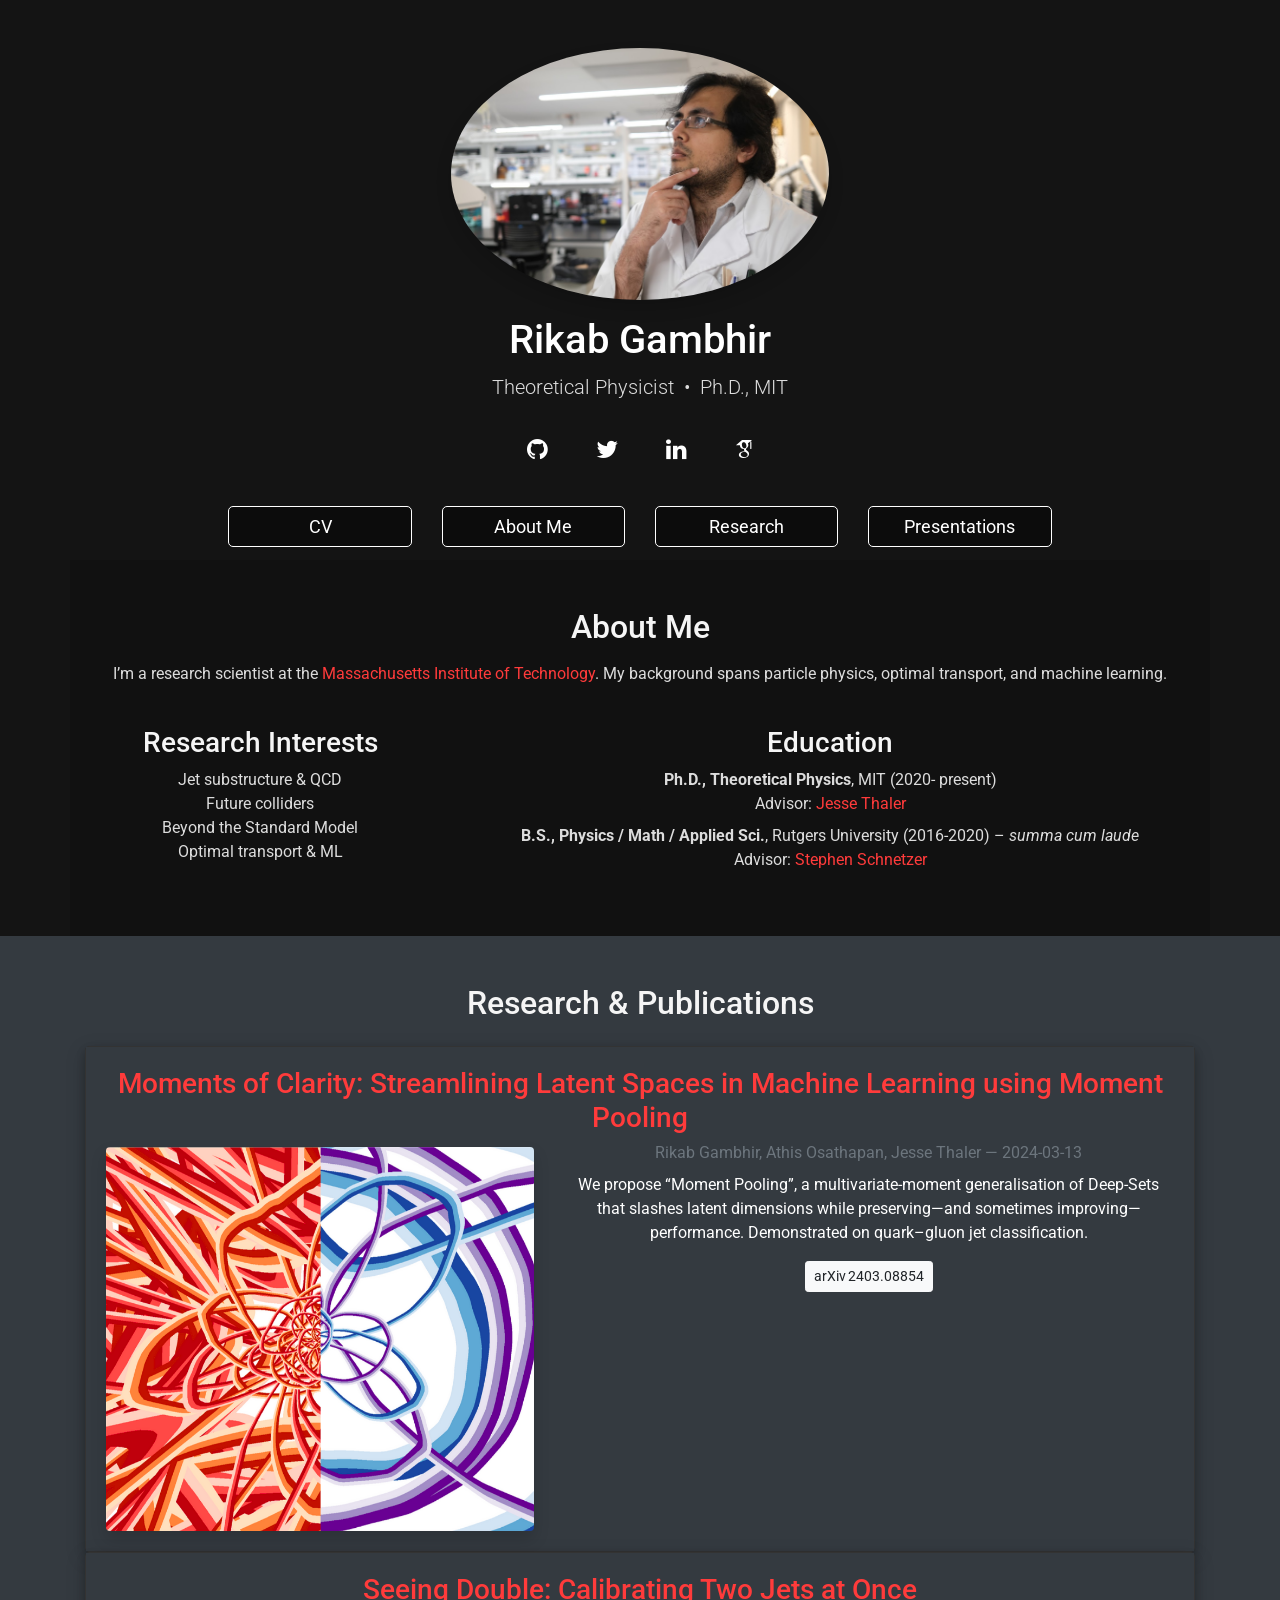
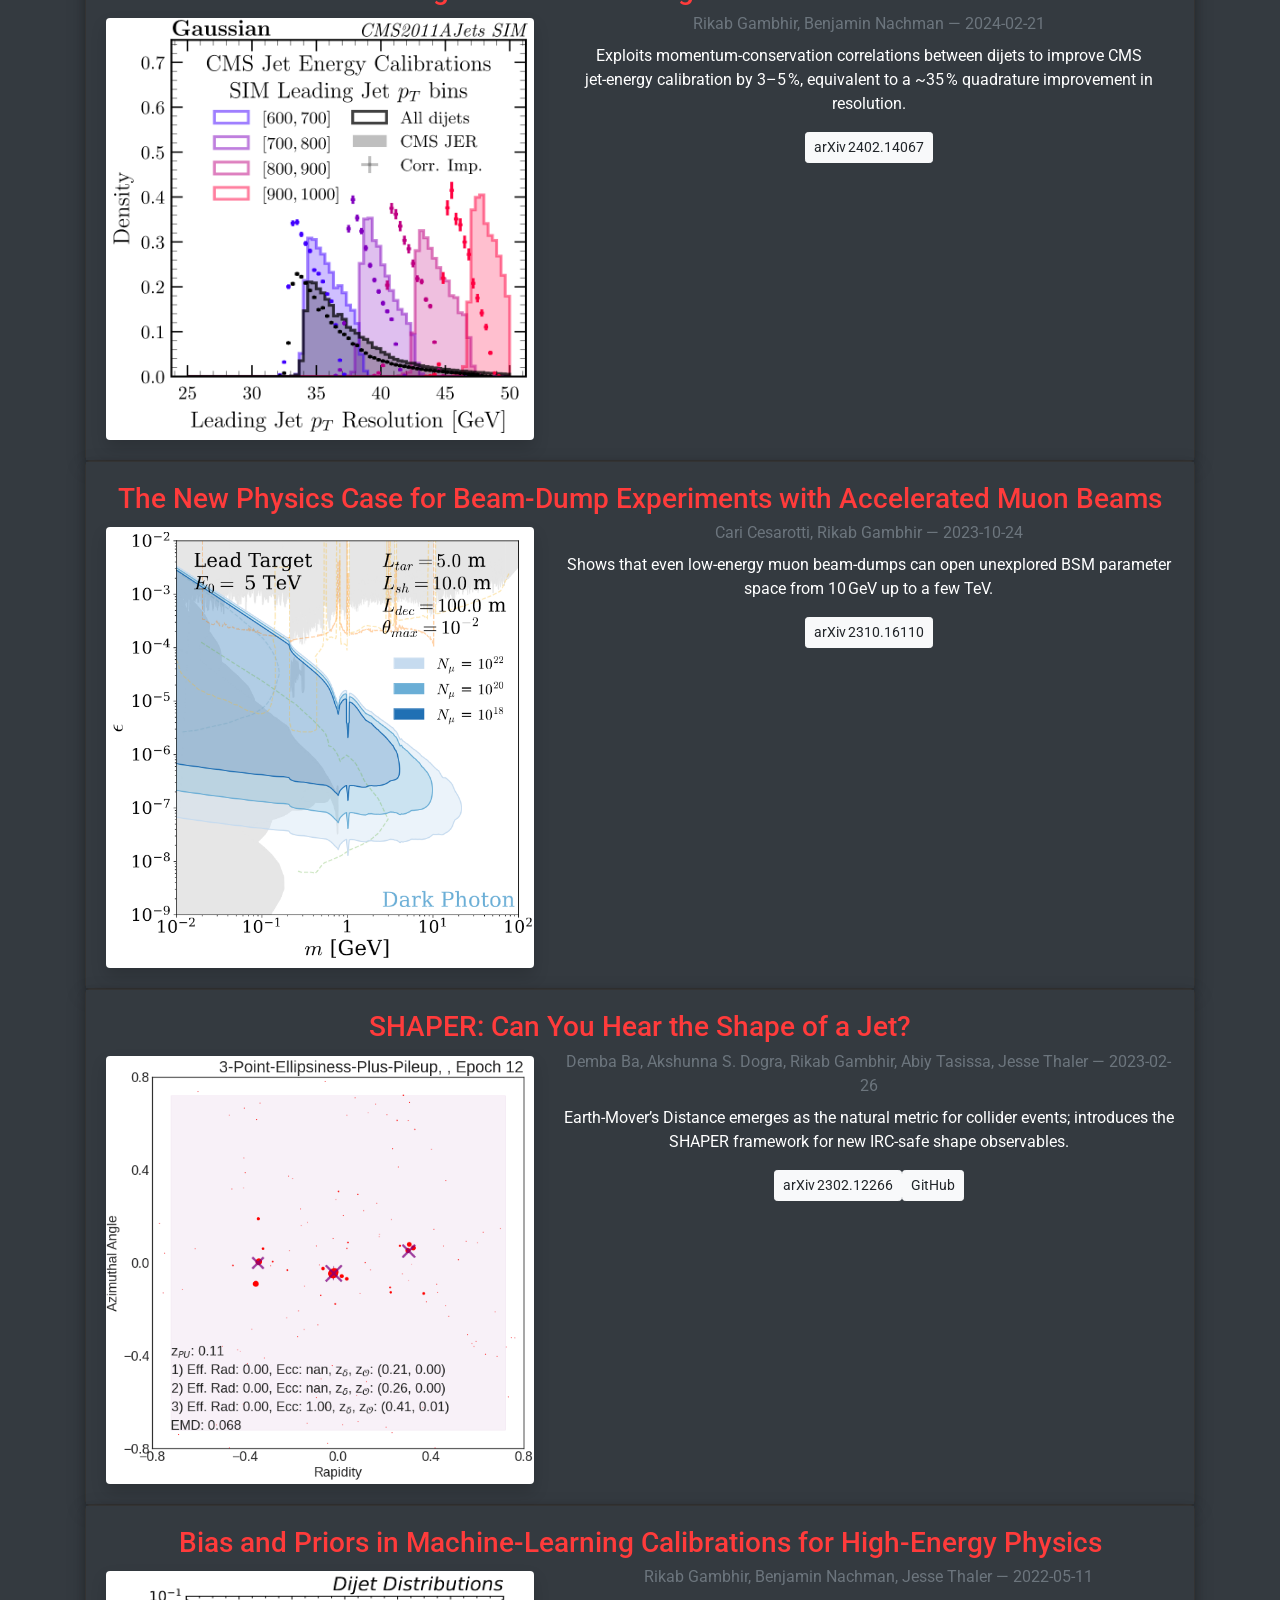
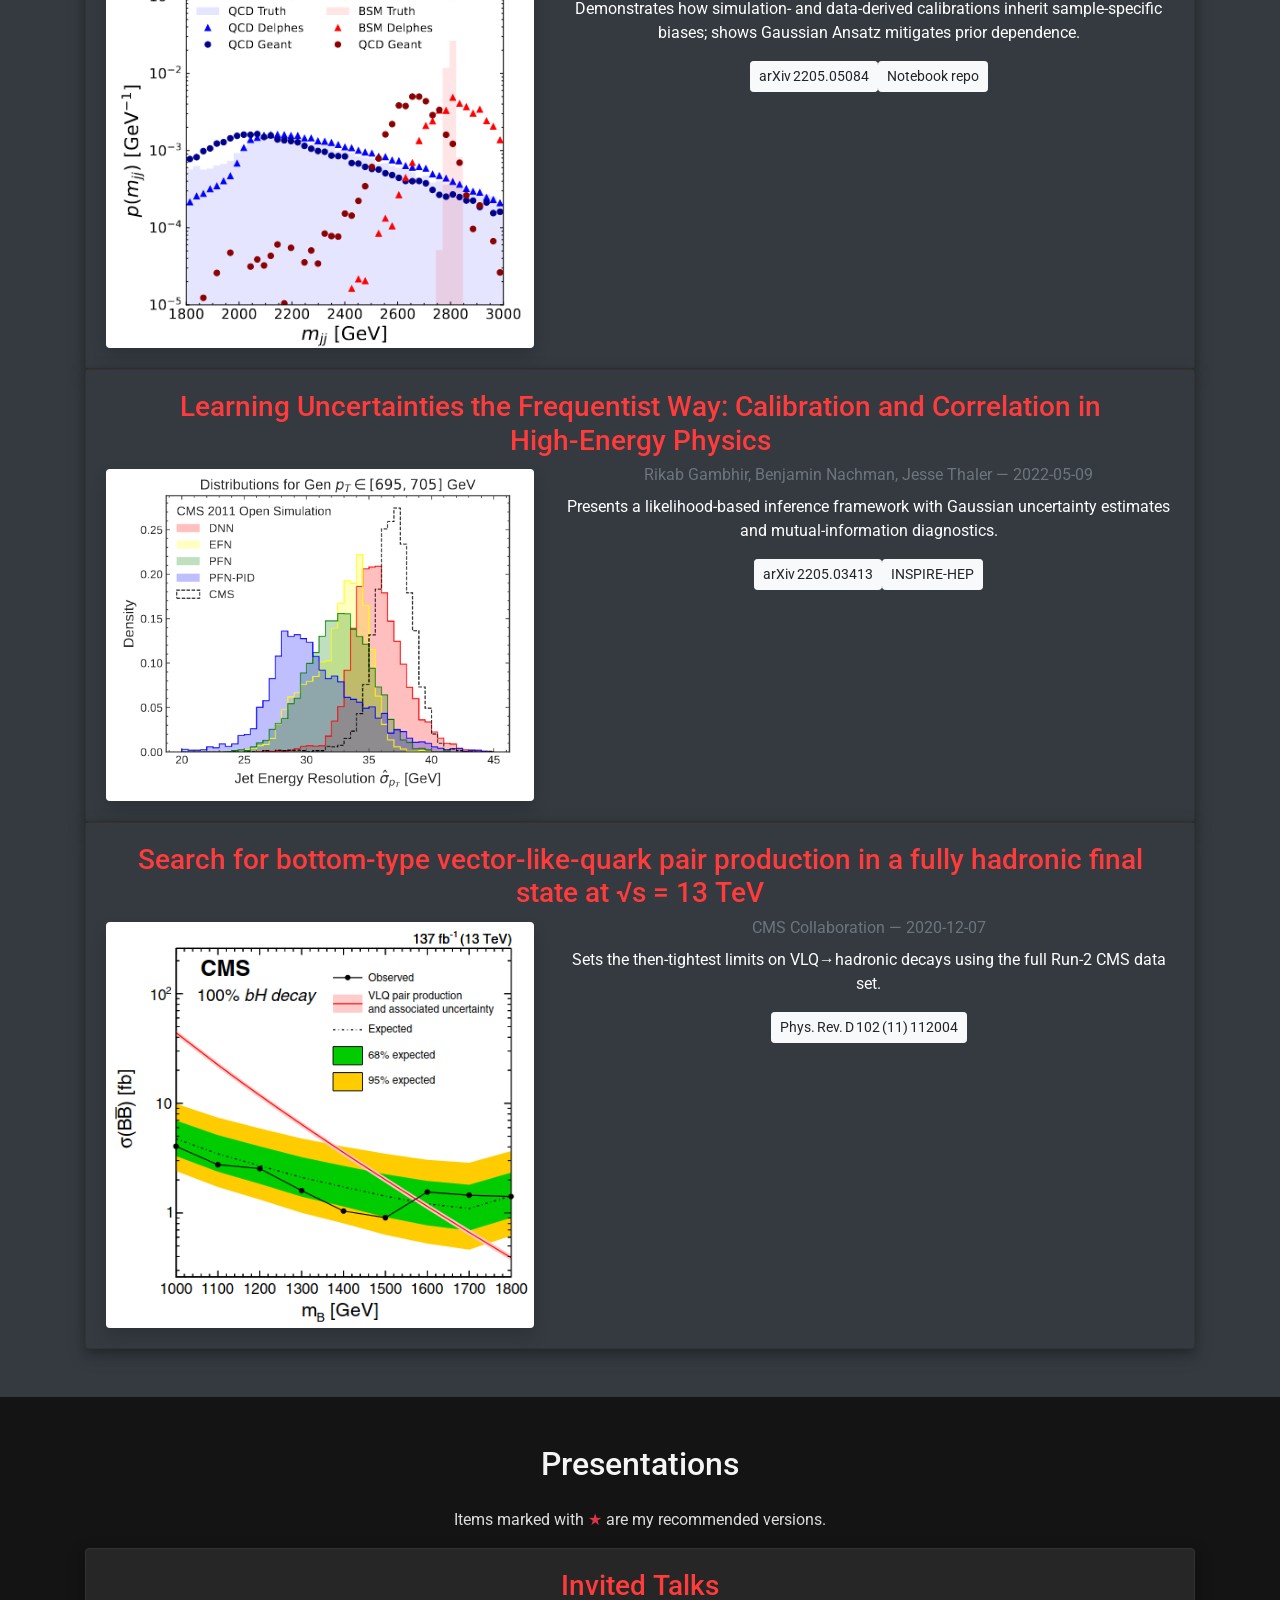
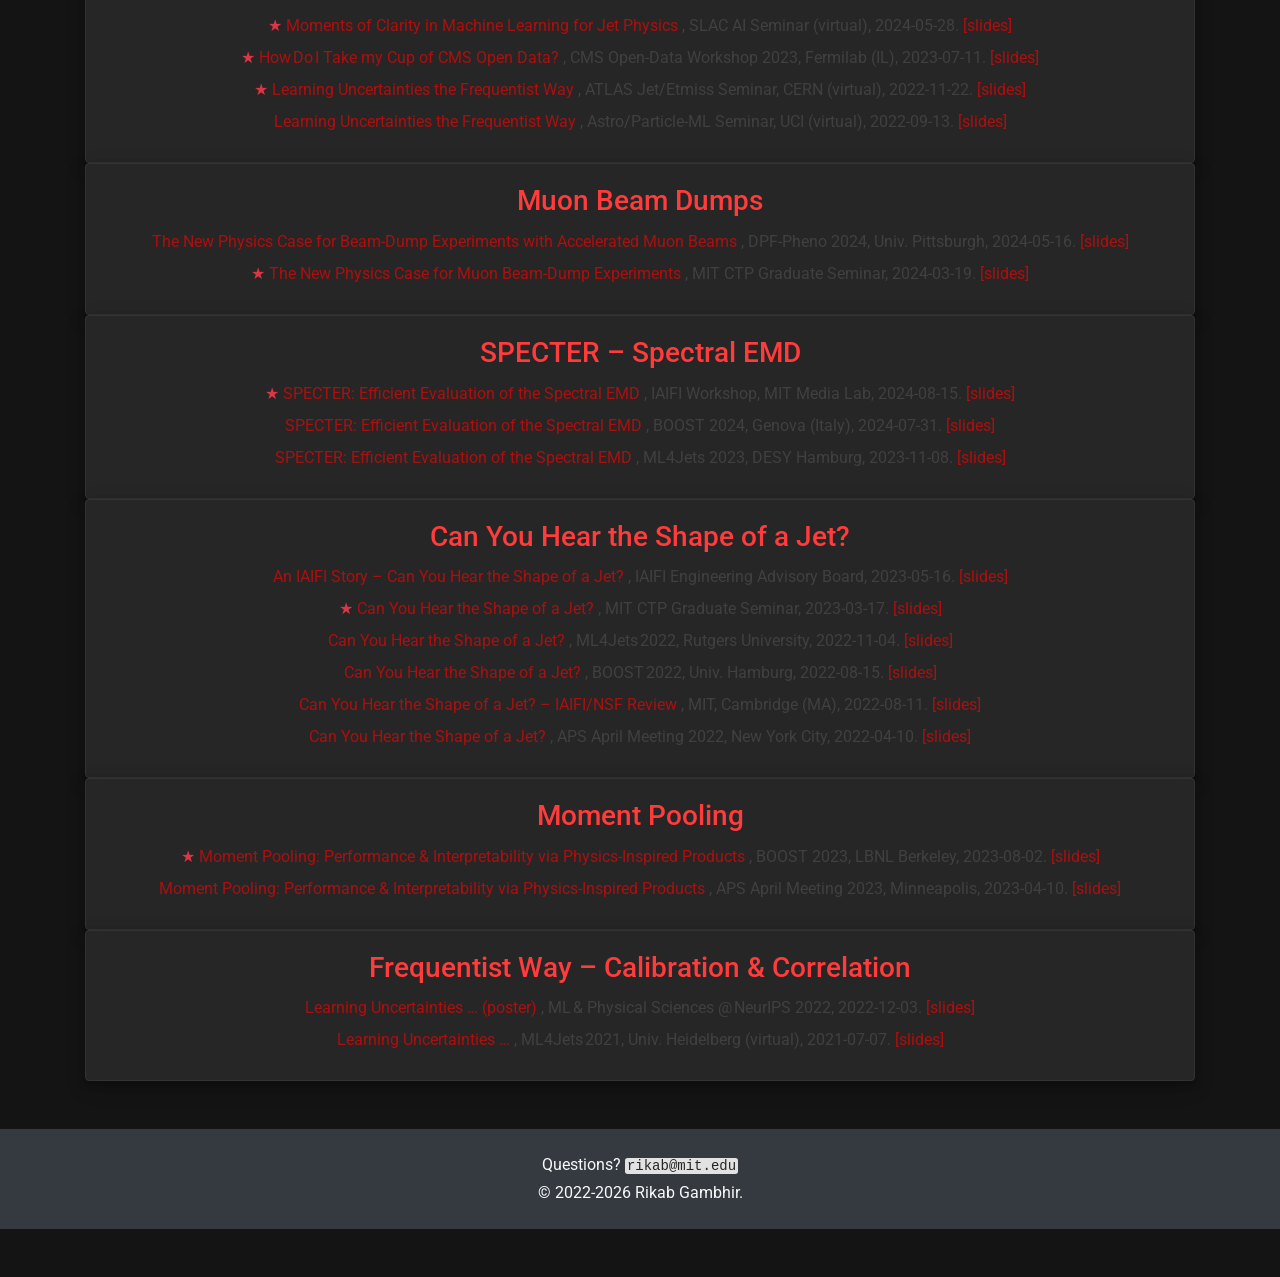
==== commit 984c182b: "update" ====
--- a/index.html
+++ b/index.html
@@ -2,7 +2,7 @@
 <html lang="en">
 
 <head>
-  <title>Rikab Gambhir</title>
+  <title>Rikab Gambhir, Ph.D.</title>
   <meta charset="utf-8">
   <link rel="shortcut icon" href="favicon.ico" type="image/icon">
   <link rel="icon" href="favicon.ico" type="image/icon">
@@ -29,6 +29,13 @@
 
   <!-- Fonts -->
   <link href="https://fonts.googleapis.com/css?family=Open+Sans|Roboto&display=swap" rel="stylesheet">
+  <!-- Google Fonts -->
+<link rel="preconnect" href="https://fonts.googleapis.com">
+<link rel="preconnect" href="https://fonts.gstatic.com" crossorigin>
+<link href="https://fonts.googleapis.com/css2?family=Open+Sans:wght@300;400;700&
+              family=Roboto:wght@300;400;700&display=swap"
+      rel="stylesheet">
+
   <meta name="google-site-verification" content="JY83yB4L21zRVvDarmmI5D7XRR4Pzl5SDU_LKLa7nV4" />
 </head>
 
@@ -36,11 +43,13 @@
   
 
   <!--Main Body  -->
-  <div class="container-fluid splash">
-    <!-- <img id="splash-logo" src="assets/img/better_headshot.png" /> -->
-    <img id="splash-logo" src="assets/img/fun_headshot.jpg"  sizes="Large/>
-    <h1>Rikab Gambhir</h1>
-    <h2>Theoretical Physicist</h2>
+  <header class="text-center py-5">
+  <img src="assets/img/fun_headshot.jpg" alt="Rikab Gambhir"
+       id="splash-logo" class="rounded-circle mb-3 shadow"
+       loading="lazy">
+  <h1 class="display-5 fw-bold mb-2">Rikab Gambhir</h1>
+  <p class="lead mb-4">Theoretical Physicist &nbsp;•&nbsp; Ph.D., MIT</p>
+
 
   <!-- Socials -->
   <div class="container-fluid splash-blurb">
@@ -83,627 +92,129 @@
     </div>
   </div>
 
-  <!-- Make a n -->
-
-
-  <!-- ABOUT ME -->
-  <div class="container-fluid section section-light" id="about_me">
-
-    <div class="container">
-      <h1>About Me</h1>
-
-      <div class="row justify-content-center pseudo-nav">
-        <div class="section-blurb">
-          <!-- <div class="col-lg-8"> -->
-            <p class=""> I am a physics PhD Candidate at the <a href="https://physics.mit.edu/" target="_blank" rel="noopener">Massachusetts Institute of Technology (MIT)</a>. My background is in particle physics, mathematics, data science, and applied sciences in engineering. </p>
-          <!-- </div> -->
-        </div>
-      </div>
-
-      <div class="row justify-content-center pseudo-nav">
-        <!-- <div class="col" style="padding-top: 40px; padding-bottom: 40px; vertical-align: top;">
-          <h3>Biographical</h3>
-          <ul>
-            <li>
-              <p>Full Name: Rikab Singh Gambhir</p>
-            </li>
-            <li>
-              <p>Birthday: 24 January 1998</p>
-            </li> 
-            <li>
-              <p>Contact: rikab&#64;mit.edu</p>
-            </li> 
-          </ul>
-        </div> -->
-        <div class="col" style="padding-top: 40px; padding-bottom: 40px;">
-          <h3>Interests</h3>
-          <ul>
-              <li>
-                <p>Particle Physics</p>
-                <ul>
-                  <li><p>Quantum Field Theory</p></li>
-                  <li><p>Jets and QCD</p></li>
-                  <li><p>Future Colliders</p></li>
-                  <li><p>Beyond the Standard Model</p></li>
-                </ul>
-              </li>
-              <li>
-                <p>Data Science</p>
-                <ul>
-                  <li><p>Machine Learning</p></li>
-                  <li><p>Optimal Transport</p></li>
-                </ul>
-              </li>
-          </ul>
-        </div>
-        <div class="col" style="padding-top: 40px; padding-bottom: 40px;">
-          <h3>Education</h3>
-          <ul>
-            <li>
-              <div class="description">
-                <p class="course">PhD Candidate in Physics, 2020-</p>
-                <p class="institution">Massachusetts Institute of Technology<br>Advisor: <a href="http://jthaler.net/">Jesse Thaler</a><br></p>
-              </div>
-            </li>
-            <li>
-              <div class="description">
-                <p class="course">Bachelor of Science in Physics, Mathematics, and Applied Science 2016-2020</p>
-                <p class="institution">Rutgers University<br><i>summa cum laude</i>, Highest Honors<br>Advisor: <a href="http://cgisvr.physics.rutgers.edu/cgi-bin/physdb/genpip.pl?Schnetzer">Stephen Schnetzer</a></p>
-              </div>
-            </li>
-          </ul>
-        </div>
-      </div>
-
-     
-      <a class="btn btn-light see-more" href="./assets/pdf/rikab_CV.pdf">See
-        More [CV]</a>
-    </div>
-  </div>
-
-
-  <!-- ABOUT ME -->
-  <div class="container-fluid section section-dark" id="research">
-
-    <!-- RESEARCH -->
-    <div class="container">
-      <h1>RESEARCH & PUBLICATIONS</h1>
-
-      <div class="section-blurb">
-        <div class="row justify-content-center pseudo-nav">
-            <p class=""> I am primarily interested in the intersection between theoretical particle physics and modern machine learning methods. How can we use machine learning to understand particle physics, and how can we use particle physics to understand machine learning?</p>
-        </div>
-      </div>
-
-
-      <!-- Moment Pooling -->
-      <div class="card-deck", id="beam_dump_paper">
-
-        <div class="card floating-box mt-2" style = "width: 100%">
-          
-          <div class="card-body">
-
-            <div class="row justify-content-center pseudo-nav">
-            <h3 class="card-title">Moments of Clarity: Streamlining Latent Spaces in Machine Learning using Moment Pooling</h3>
+ 
+<!-- ---------- About ---------- -->
+<section id="about" class="container py-5">   <!-- remove section-light -->  <h2 class="mb-3">About Me</h2>
+  <p>
+    I’m a research scientist at the
+    <a href="https://physics.mit.edu/" target="_blank" rel="noopener">Massachusetts Institute of Technology</a>.
+    My background spans particle physics, optimal transport, and machine learning.
+  </p>
+
+  <div class="row g-5 pt-4">
+    <div class="col-md-4">
+      <h3>Research Interests</h3>
+      <ul class="list-unstyled ms-3">
+        <li>Jet substructure & QCD</li>
+        <li>Future colliders</li>
+        <li>Beyond the Standard Model</li>
+        <li>Optimal transport & ML</li>
+      </ul>
+    </div>
+    <div class="col-md-8">
+      <h3>Education</h3>
+      <ul class="list-unstyled ms-3">
+        <li><strong>Ph.D., Theoretical Physics</strong>, MIT (2020‑&nbsp;present)<br>
+            Advisor: <a href="http://jthaler.net/">Jesse Thaler</a></li>
+        <li class="mt-2"><strong>B.S., Physics / Math / Applied Sci.</strong>,
+            Rutgers University (2016‑2020) – <i>summa cum laude</i><br>
+            Advisor: <a href="http://cgisvr.physics.rutgers.edu/cgi-bin/physdb/genpip.pl?Schnetzer">Stephen Schnetzer</a></li>
+      </ul>
+    </div>
+  </div>
+</section>
+
+<!-- ---------- Research ---------- -->
+<section id="research" class="bg-dark text-white py-5">
+  <div class="container">
+    <h2 class="mb-4">Research & Publications</h2>
+    <div id="researchCards" class="vstack gap-4"></div>
+  </div>
+</section>
+
+<!-- ---------- Talks ---------- -->
+<section id="talks" class="py-5">
+  <div class="container">
+    <h2 class="mb-4">Presentations</h2>
+    <p>
+      Items marked with <span class="text-danger">★</span> are my recommended versions.
+    </p>
+    <div id="talkCards" class="vstack gap-4"></div>
+  </div>
+</section>
+
+</main>
+
+<!-- ---------- Footer ---------- -->
+<footer id="footer" class="bg-dark text-light text-center py-4 mt-auto">
+  <p class="mb-1">Questions? <code>rikab@mit.edu</code></p>
+  <p class="mb-0">&copy; 2022‑<span id="year"></span> Rikab Gambhir.</p>
+</footer>
+
+<!-- ---------- Bootstrap JS ---------- -->
+<script defer src="https://cdn.jsdelivr.net/npm/bootstrap@5.3.3/dist/js/bootstrap.bundle.min.js"
+        integrity="sha384-K57mjh4mQ1yQMoyuJcaiWTa5lVzP4cPBmEczmKSVYLS6URp7Ldv2XYxAPrxhXXJs"
+        crossorigin="anonymous"></script>
+
+<!-- ---------- Card generator ---------- -->
+<script type="module">
+  import { researchData, talkData } from './data.js';
+
+  /* ----- Research cards ----- */
+  const rRoot = document.getElementById('researchCards');
+  researchData.forEach(p => {
+    const card = document.createElement('div');
+    card.className = 'card floating-box';
+    card.innerHTML = `
+      <div class="card-body bg-dark text-white">
+        <h3 class="card-title">${p.title}</h3>
+        <div class="row g-4">
+          <div class="col-md-5">
+            <img src="${p.img}" class="img-fluid rounded shadow" alt=""
+                 loading="lazy">
           </div>
-
-            <div class="row justify-content-center pseudo-nav">
-              <div class="col" style="padding-top: 40px; padding-bottom: 40px;">
-                <img src="assets/img/moments.png" style='height: 100%; width: 100%; object-fit: contain'/>
-                
-              </div>
-              
-              <div class="col" style="padding-bottom: 40px; padding-top: 40px;">
-              <h5 class="card-subtitle text-muted">Rikab Gambhir, Athis Osathapan, and Jesse Thaler</h5> <br/>
-              <h5 class="card-subtitle text-muted">13 March 2024</h5> <br/>
-              <h5 class="card-subtitle text-muted"><a href = "https://arxiv.org/abs/2403.08854">[arXiv Preprint]</a> <!-- <a href = "">[INSPIRE-HEP (Soon)]</a>--></h5> <br/>
-              <p class="card-text"> We propose "Moment Pooling", a natural extension of Deep Sets networks which drastically decrease latent space dimensionality of these networks while maintaining or even improving performance. Moment Pooling generalizes the summation in Deep Sets to arbitrary multivariate moments, which enables the model to achieve a much higher effective latent dimensionality for a fixed latent dimension. We demonstrate Moment Pooling on the collider physics task of quark/gluon jet classification by extending Energy Flow Networks (EFNs) to Moment EFNs. The smaller latent dimension allows for the internal representation to be directly visualized and interpreted, which in turn enables the learned internal jet representation to be extracted in closed form.</p>
-              </div>
-            
-
-            </div>
-
-          </div>
-
-          <!-- <font color=black>You can install SHAPER for Python with the command <font color=red>pip install pyshaper</font></font>  -->
-
-          <!-- <div class="card-footer">
-            <a href="https://github.com/rikab/SHAPER" class="btn btn-light">Learn More [The SHAPER Package]</a>
-          </div> -->
-        </div>
-      </div> 
-
-
-
-      <!-- Seeing Double -->
-      <div class="card-deck", id="beam_dump_paper">
-
-        <div class="card floating-box mt-2" style = "width: 100%">
-          
-          <div class="card-body">
-
-            <div class="row justify-content-center pseudo-nav">
-            <h3 class="card-title">Seeing Double: Calibrating Two Jets at Once</h3>
-          </div>
-
-            <div class="row justify-content-center pseudo-nav">
-              <div class="col" style="padding-top: 40px; padding-bottom: 40px;">
-                <img src="assets/img/Seeing_Double.png" style='height: 100%; width: 100%; object-fit: contain'/>
-                
-              </div>
-              
-              <div class="col" style="padding-bottom: 40px; padding-top: 40px;">
-              <h5 class="card-subtitle text-muted">Rikab Gambhir and Benjamin Nachman</h5> <br/>
-              <h5 class="card-subtitle text-muted">21 February 2024</h5> <br/>
-              <h5 class="card-subtitle text-muted"><a href = "https://arxiv.org/abs/2402.14067">[arXiv Preprint]</a> <!-- <a href = "">[INSPIRE-HEP (Soon)]</a>--></h5> <br/>
-              <p class="card-text"> We propose taking advantage of the correlations induced
-                by momentum conservation between jets in order to improve their jet energy calibration. This approach is demonstrated with simulated jets from the CMS Detector, yielding a 3-5% relative improvement in the jet energy resolution, corresponding to a quadrature improvement of approximately 35%.</p>
-              </div>
-            
-
-            </div>
-
-          </div>
-
-          <!-- <font color=black>You can install SHAPER for Python with the command <font color=red>pip install pyshaper</font></font>  -->
-
-          <!-- <div class="card-footer">
-            <a href="https://github.com/rikab/SHAPER" class="btn btn-light">Learn More [The SHAPER Package]</a>
-          </div> -->
-        </div>
-      </div> 
-
-
-      <!-- BEAM DUMP -->
-      <div class="card-deck", id="beam_dump_paper">
-
-        <div class="card floating-box mt-2" style = "width: 100%">
-          
-          <div class="card-body">
-
-            <div class="row justify-content-center pseudo-nav">
-            <h3 class="card-title">The New Physics Case for Beam-Dump Experiments with Accelerated Muon Beams</h3>
-          </div>
-
-            <div class="row justify-content-center pseudo-nav">
-              <div class="col" style="padding-top: 40px; padding-bottom: 40px;">
-                <img src="assets/img/beam_dump.png" style='height: 100%; width: 100%; object-fit: contain'/>
-                
-              </div>
-              
-              <div class="col" style="padding-bottom: 40px; padding-top: 40px;">
-              <h5 class="card-subtitle text-muted">Cari Cesarotti and Rikab Gambhir</h5> <br/>
-              <h5 class="card-subtitle text-muted">24 October 2023</h5> <br/>
-              <h5 class="card-subtitle text-muted"><a href = "https://arxiv.org/abs/2310.16110">[arXiv Preprint]</a> <!-- <a href = "">[INSPIRE-HEP (Soon)]</a>--></h5> <br/>
-              <p class="card-text"> We demonstrate the utility of muon beam-dump experiments for new physics searches at energies from 10 GeV to 5 TeV. We find that, even at low energies like those accessible at staging or demonstrator facilities, it is possible to probe new regions of parameter space for a variety of generic BSM models.</p>
-              </div>
-            
-
-            </div>
-
-          </div>
-
-          <!-- <font color=black>You can install SHAPER for Python with the command <font color=red>pip install pyshaper</font></font>  -->
-
-          <!-- <div class="card-footer">
-            <a href="https://github.com/rikab/SHAPER" class="btn btn-light">Learn More [The SHAPER Package]</a>
-          </div> -->
-        </div>
-      </div> 
-
-
-
-
-
-
-
-      <!-- SHAPER -->
-      <div class="card-deck", id="shaper_paper">
-
-        <div class="card floating-box mt-2" style = "width: 100%">
-          
-          <div class="card-body">
-
-            <div class="row justify-content-center pseudo-nav">
-            <h3 class="card-title">SHAPER: Can You Hear the Shape of a Jet?</h3>
-          </div>
-
-            <div class="row justify-content-center pseudo-nav">
-              <div class="col" style="padding-top: 40px; padding-bottom: 40px;">
-                <img src="assets/img/SHAPER.gif" style='height: 100%; width: 100%; object-fit: contain'/>
-                
-              </div>
-              
-              <div class="col" style="padding-bottom: 40px; padding-top: 40px;">
-              <h5 class="card-subtitle text-muted">Demba Ba, Akshunna S. Dogra, Rikab Gambhir, Abiy Tasissa, and Jesse Thaler</h5> <br/>
-              <h5 class="card-subtitle text-muted">26 February 2023</h5> <br/>
-              <h5 class="card-subtitle text-muted"><a href = "https://arxiv.org/abs/2302.12266">[arXiv Preprint]</a> <!-- <a href = "">[INSPIRE-HEP (Soon)]</a>--></h5> <br/>
-              <p class="card-text">We show that the Earth Mover's Distance is <i>the</i> natural structure for comparing collider events and constructing IRC-safe observables. We also present <b>SHAPER</b>, a framework for defining and computing shape-based observables, and show how these new observables may be useful for phenomenological studies.</p>
-              </div>
-            
-
-            </div>
-
-          </div>
-
-          <font color=black>You can install SHAPER for Python with the command <font color=red>pip install pyshaper</font></font> 
-
-          <div class="card-footer">
-            <a href="https://github.com/rikab/SHAPER" class="btn btn-light">Learn More [The SHAPER Package]</a>
+          <div class="col-md-7">
+            <p class="card-subtitle text-muted mb-2">
+              ${p.authors} — ${p.date}
+            </p>
+            <p>${p.blurb}</p>
+            ${p.links.map(
+              l => `<a href="${l.href}" class="btn btn-sm btn-light me-2"
+                       target="_blank" rel="noopener">${l.text}</a>`
+            ).join('')}
           </div>
         </div>
-      </div> 
-
-
-
-
-      <!-- CALIBRATION PRIORS-->
-      <div class="card-deck", id = "calibration_priors_paper">
-
-        <div class="card floating-box mt-2" style = "width: 100%">
-          
-          <div class="card-body">
-
-            <div class="row justify-content-center pseudo-nav">
-            <h3 class="card-title">Bias and Priors in Machine Learning Calibrations for High Energy Physics</h3>
-          </div>
-
-            <div class="row justify-content-center pseudo-nav">
-              <div class="col" style="padding-top: 40px; padding-bottom: 40px;">
-                <img src="assets/img/Calibration_Priors.png" style='height: 100%; width: 100%; object-fit: contain'/>
-                
-              </div>
-              
-              <div class="col" style="padding-bottom: 40px; padding-top: 40px;">
-              <h5 class="card-subtitle text-muted">Rikab Gambhir, Benjamin Nachman, and Jesse Thaler</h5> <br/>
-              <h5 class="card-subtitle text-muted"> 11 May 2022</h5> <br/>
-              <h5 class="card-subtitle text-muted"><a href = "https://arxiv.org/abs/2205.05084">[arXiv Preprint]</a> <a href = "https://inspirehep.net/literature/2079976">[INSPIRE-HEP]</a></h5> <br/>
-              <p class="card-text"> We demonstrate how some recent proposals for both simulation-based and data-based calibrations inherit properties of the sample used for training, which can result in biases for downstream analyses, and argue that our recently proposed Gaussian Ansatz approach can avoid some of the pitfalls of prior dependence. </p>
-              </div>
-            
-
-            </div>
-
-          </div>
-          <div class="card-footer">
-            <a href="https://github.com/hep-lbdl/calibrationpriors" class="btn btn-light">Learn More [Analysis Notebook Github]</a>
-          </div>
-        </div>
-      </div> 
-
-
-       <!-- Frequentist WAY -->
-       <div class="card-deck", id = "freq_way_paper">
-
-        <div class="card floating-box mt-2" style = "width: 100%">
-          
-          <div class="card-body">
-
-            <div class="row justify-content-center pseudo-nav">
-            <h3 class="card-title">Learning Uncertainties the Frequentist Way: Calibration and Correlation in High Energy Physics</h3>
-          </div>
-
-            <div class="row justify-content-center pseudo-nav">
-              <div class="col" style="padding-top: 40px; padding-bottom: 40px;">
-                <img src="assets/img/Freq_Way.png" style='height: 100%; width: 100%; object-fit: contain'/>
-                
-              </div>
-              
-              <div class="col" style="padding-bottom: 40px; padding-top: 40px;">
-              <h5 class="card-subtitle text-muted">Rikab Gambhir, Benjamin Nachman, and Jesse Thaler</h5> <br/>
-              <h5 class="card-subtitle text-muted"> 9 May 2022</h5> <br/>
-              <h5 class="card-subtitle text-muted"><a href = "https://arxiv.org/abs/2205.03413">[arXiv Preprint]</a> <a href = "https://inspirehep.net/literature/2078714">[INSPIRE-HEP]</a></h5> <br/>
-              <p class="card-text"> We present a machine learning framework for performing maximum likelihood inference with Guassian uncertainty estimation, which also quantifies the mutual informaiton between the unobservable and measured quantities. </p>
-              </div>
-            
-
-            </div>
-
-          </div>
-
-          <font color=black>You can install the Gaussian Ansatz for Python with the command <font color=red>pip install gaussianansatz</font></font> 
-
-          <div class="card-footer">
-            <a href="https://github.com/rikab/GaussianAnsatz" class="btn btn-light">Learn More [The Gaussian Ansatz Package]</a>
-          </div>
-        </div>
-      </div>
-
-        <!-- VLQ -->
-      <div class="card-deck">
-
-        <div class="card floating-box mt-2" style = "width: 100%">
-          
-          <div class="card-body">
-
-            <div class="row justify-content-center pseudo-nav">
-            <h3 class="card-title">Search for bottom-type, vectorlike quark pair production in a fully hadronic final state in proton-proton collisions at s= 13 TeV</h3>
-          </div>
-
-            <div class="row justify-content-center pseudo-nav">
-              <div class="col" style="padding-top: 40px; padding-bottom: 40px;">
-                <img src="assets/img/exclusion.png" style='height: 100%; width: 100%; object-fit: contain'/>
-                
-              </div>
-              
-              <div class="col" style="padding-bottom: 40px; padding-top: 40px;">
-              <h5 class="card-subtitle text-muted">The CMS Collaboration</h5> <br/>
-              <h5 class="card-subtitle text-muted"> 7 December 2020</h5> <br/>
-              <h5 class="card-subtitle text-muted"> <a href = "https://journals.aps.org/prd/abstract/10.1103/PhysRevD.102.112004">Physical Review D 102 (11), 112004</a></h5> <br/>
-              <p class="card-text"> We search for evidence of Vector-Like Quark (VLQ) production in the CMS Detector of the Large Hadron Collider's entire second run, and set (as of publication) the highest mass limits on VLQ hadronic decays </p>
-              </div>
-            
-
-            </div>
-
-          </div>
-          <div class="card-footer">
-            <a href="http://www.physics.rutgers.edu/hex/CMS.html" class="btn btn-light">Learn More [Rutgers CMS Group]</a>
-          </div>
-        </div>
-      </div>
-
-
-
-    </div>
-
-  </div>
-  <div class="container-fluid section section-light" id="talks">
-
-<!---->
-    <!-- Talks -->
-    <div class="container">
-      <h1>PRESENTATIONS</h1>
-
-      <div class="section-blurb">
-        <div class="row justify-content-center pseudo-nav">
-            <p class="">Below is a list of all public presentations I have given, organized by topic (in no particular order). Note that while several talks share the same category and even the same title, the talks themselves can be very different, especially if the format (invited seminar versus talk, for example) is different! Unfortunately, many slides originally had GIFs and animations, which will not render here as PDFs. </p>
-              
-            <p class="">Items marked with a red star (<font color=red>★</font>) are my recommended versions for viewing!</p>
-        </div>
-      </div>
-
-
-  <!-- Invited Talks -->
-  <div class="card-deck">
-
-    <div class="card floating-box mt-2">
-      
+      </div>`;
+    rRoot.appendChild(card);
+  });
+
+  /* ----- Talk cards ----- */
+  const tRoot = document.getElementById('talkCards');
+  talkData.forEach(cat => {
+    const wrap = document.createElement('div');
+    wrap.className = 'card floating-box';
+    wrap.innerHTML = `
       <div class="card-body">
-  
-        <h3 class="card-title">Invited Talks</h3>
-  
-        <div class="row justify-content-left pseudo-nav">
-          <li>
-            <p class="card-text"> <font color=red>★</font><a href = "https://stanford.zoom.us/rec/share/oJLuBcLOiD_OrJjNc7C01kq09xQYhaK3CYpn0VzyXFCsdt1xMp24ZwBSzMcIoXyh.BKP0GP6--Qu0LthP">"Moments Of Clarity in Machine Learning for Jet Physics"</a>, Invited Talk, 28 May 2024, for the SLAC AI Seminar.  <font class="card-subtitle text-muted">SLAC (Virtual). <a href = "./assets/talks/(SLAC 2024) ML And Colliders.pdf">Slides [PDF]</a></font>  </p> 
-          </li> 
-          <li>
-            <p class="card-text"> <font color=red>★</font> <a href = "https://indico.fnal.gov/event/58914/timetable/">"How Do I Take my Cup of CMS Open Data?"</a>, Invited Talk, 11 July 2023, at Fermilab CMS Open Data Workshop 2023.  <font class="card-subtitle text-muted">Fermilab, Illinois, United States. <a href = "./assets/talks/(Fermilab 2023) CMS Open Data-2.pdf">Slides [PDF]</a></font>  </p> 
-          </li>  
-          <li>
-            <p class="card-text"> <font color=red>★</font><a href = "https://indico.cern.ch/event/1223571/">"Learning Uncertainties the Frequentist Way: Calibration and Correlation in High Energy Physics"</a>, Invited Talk, 22 Novemebr 2022, for ATLAS Jet/Etmiss.  <font class="card-subtitle text-muted">CERN (Virtual). <a href = "./assets/talks/(ATLAS) Frequentist Way.pdf">Slides [PDF]</a></font>  </p> 
-          </li>  
-          <li>
-            <p class="card-text"> <a href = "./assets/talks/(UCI) Frequentist Way-1-1.pdf">"Learning Uncertainties the Frequentist Way: Calibration and Correlation in High Energy Physics"</a>, Invited Seminar, 13 September 2022, for the UCI Physics Astro/Particle-ML Seminar series.  <font class="card-subtitle text-muted">University of Califoria, Irvine (Virtual). <a href = "./assets/talks/(UCI) Frequentist Way-1-1.pdf">Slides [PDF]</a></font>  </p> 
-          </li>
-      </div>
-  
-  
-      </div>
-      
-    </div>
-  </div>
-
-    <!-- Muon Beam Dump -->
-  <div class="card-deck">
-
-    <div class="card floating-box mt-2">
-      
-      <div class="card-body">
-  
-        <h3 class="card-title">Muon Beam Dumps</h3>
-  
-        <div class="row justify-content-left pseudo-nav">
-          <li>
-            <p class="card-text"><a href = "https://indico.cern.ch/event/1358339/contributions/5899388/">"The New Physics Case for Beam-Dump Experiments with Accelerated Muon Beams"</a>, Talk, 16 May 2024, at DPF-Pheno 2024.  <font class="card-subtitle text-muted">University of Pittsburgh: Pittsburgh, Pennslyvania. <a href = "./assets/talks/(Pheno 2024) Muon Beam Dump.pdf">Slides [PDF]</a></font>  </p> 
-          </li>  
-      </div>
-  
-        <div class="row justify-content-left pseudo-nav">
-          <li>
-            <p class="card-text"> <font color=red>★</font><a href = "./assets/talks/(Grad Seminar 2024) Muon Beam Dump-1.pdf">"The New Physics Case for Muon Beam-Dump Experiments"</a>, Internal Seminar, 19 March 2024, for the MIT CTP Graduate Seminar.   <font class="card-subtitle text-muted">MIT: Massachusetts, United States. <a href = "./assets/talks/(Grad Seminar 2024) Muon Beam Dump-1.pdf">Slides [PDF]</a></font>  </p> 
-          </li>   
-         
-  
-      </div>
-  
-      </div>
-      
-    </div>
-  </div>
-
-
-     <!-- SPECTER -->
-  <div class="card-deck">
-
-    <div class="card floating-box mt-2">
-      
-      <div class="card-body">
-
-        <h3 class="card-title"> SPECTER: Efficient Evaluation of the Spectral EMD </h3>
-
-       
-
-        <div class="row justify-content-left pseudo-nav">
-          <li>
-            <p class="card-text"> <font color=red>★</font><a href = "https://iaifi.org/summer-workshop">"SPECTER: Efficient Evaluation of the Spectral EMD "</a>, Talk, 15 August 2024, at the IAIFI Workshop.  <font class="card-subtitle text-muted">MIT Media Lab. <a href = "./assets/talks/(IAIFI 2024) SPECTER.pdf">Slides [PDF]</a></font>  </p> 
-          </li>  
-      </div>
-
-
-
-        <div class="row justify-content-left pseudo-nav">
-          <li>
-            <p class="card-text"><a href = "https://agenda.infn.it/event/37093/contributions/234299/">"SPECTER: Efficient Evaluation of the Spectral EMD "</a>, Talk, 31 July 2024, at BOOST 2024.  <font class="card-subtitle text-muted">Palazzo Ducale: Genova, Italy. <a href = "./assets/talks/(BOOST 2024) SPECTER.pdf">Slides [PDF]</a></font>  </p> 
-          </li>  
-      </div>
-
-        <div class="row justify-content-left pseudo-nav">
-          <li>
-            <p class="card-text"> <a href = "https://indico.cern.ch/event/1253794/contributions/5588542/">"SPECTER: Efficient Evaluation of the Spectral EMD "</a>, Talk, 8 November 2023, at ML4Jets2023.  <font class="card-subtitle text-muted">DESY: Hamburg, Germany. <a href = "./assets/talks/(ML4Jets 2023) SPECTER-2.pdf">Slides [PDF]</a></font>  </p> 
-          </li>  
-      </div>
-
-      </div>
-    </div>
-  </div>
-
-
-      <!-- Hear the Shape of a Jet? -->
-  <div class="card-deck">
-
-    <div class="card floating-box mt-2">
-      
-      <div class="card-body">
-
-        <h3 class="card-title">Can You Hear the Shape of a Jet?</h3>
-
-       
-
-
-        <div class="row justify-content-left pseudo-nav">
-          <li>
-            <p class="card-text"><a href = "./assets/talks/(IAIFI 2023) Can you hear the shape of a jet_.pdf">Can You Hear the Shape of a Jet? An IAIFI Story"</a>, Internal Seminar, 16 May 2023, for the IAIFI Engineering Advisory Board.  <font class="card-subtitle text-muted">MIT: Massachusetts, United States. <a href = "./assets/talks/(IAIFI 2023) Can you hear the shape of a jet_.pdf">Slides [PDF]</a></font>  </p> 
-          </li> 
-          <li>
-            <p class="card-text"> <font color=red>★</font><a href = "./assets/talks/(Grad Seminar 2023) Can you hear the shape of a jet .pdf">Can You Hear the Shape of a Jet?"</a>, Internal Seminar, 17 March 2023, for the MIT CTP Graduate Seminar.  <font class="card-subtitle text-muted">MIT: Massachusetts, United States. <a href = "./assets/talks/(Grad Seminar 2023) Can you hear the shape of a jet .pdf">Slides [PDF]</a></font>  </p> 
-          </li> 
-          <li>
-            <p class="card-text"> <a href = "https://indico.cern.ch/event/1159913/contributions/5062759/">"Can You Hear the Shape of a Jet?"</a>, Talk, 4 Novemebr 2022, at ML4Jets2022.  <font class="card-subtitle text-muted">Rutgers University: New Jersey, United States. <a href = "./assets/talks/(ML4Jets 2022) Can you hear the shape of a jet .pdf">Slides [PDF]</a></font>  </p> 
-          </li>  
-          <li>
-            <p class="card-text"> <a href = "https://indico.cern.ch/event/1144064/contributions/4940343/">"Can You Hear the Shape of a Jet?"</a>, Talk, 15 August 2022, at BOOST 2022.  <font class="card-subtitle text-muted">University of Hamburg: Hamburg, Germany. <a href = "./assets/talks/(BOOST 2022) Can you hear the shape of a jet -2.pdf">Slides [PDF]</a></font>  </p> 
-          </li>  
-          <li>
-            <p class="card-text"> <a href = "./assets/talks/IAIFI Story.pdf">"Can You Hear the Shape of a Jet? An IAIFI Story"</a>, Local Presentation, 11 August 2022, for IAIFI/NSF Review.  <font class="card-subtitle text-muted">MIT: Massachusetts, United States. <a href = "./assets/talks/IAIFI Story.pdf">Slides [PDF]</a></font>  </p> 
-          </li>  
-          <li>
-            <p class="card-text"> <a href = "https://meetings.aps.org/Meeting/APR22/Session/K08.7">"Can You Hear the Shape of a Jet?"</a>, Talk, 10 April 2022, at APS April Meeting 2022.  <font class="card-subtitle text-muted">New York City: New York, United States. <a href = "./assets/talks/can_you_hear_the_shape_of_a_jet.pdf">Slides [PDF]</a></font>  </p> 
-          </li>  
-        
-
-      </div>
-
-      </div>
-      <div class="card-footer">
-        <a href="#shaper_paper" class="btn btn-light">Link to our corresponding publication, "SHAPER: Can you Hear the Shape of a Jet?"</a>
-      </div>
-    </div>
-  </div>
-
-
-  <!-- Moment Pooling -->
-  <div class="card-deck">
-
-  <div class="card floating-box mt-2">
-    
-    <div class="card-body">
-
-      <h3 class="card-title">Moment Pooling</h3>
-
-      
-
-      <div class="row justify-content-left pseudo-nav">
-        <li>
-          <p class="card-text"> <font color=red>★</font><a href = "https://indico.physics.lbl.gov/event/975/contributions/8280/">"Moment Pooling: Gaining Performance and Interpretability Through Physics Inspired Product Structures"</a>, Talk, 2 August 2023, at BOOST 2023.  <font class="card-subtitle text-muted">LBNL, Berkeley, California, United States. <a href = "./assets/talks/(BOOST 2023) Moment Pooling.pdf">Slides [PDF]</a></font>  </p> 
-        </li>  
-        <li>
-          <p class="card-text"> <a href = "https://meetings.aps.org/Meeting/APR23/Session/M11.6">"Moment Pooling: Gaining Performance and Interpretability Through Physics Inspired Product Structures"</a>, Talk, 10 April 2023, at APS April Meeting 2023.  <font class="card-subtitle text-muted">Minneapolis, Minesota, United States. <a href = "./assets/talks/(APS 2023) Moment Pooling-4.pdf">Slides [PDF]</a></font>  </p> 
-        </li>  
-       
-
-    </div>
-
-    </div>
-    
-  </div>
-</div>
-
-  <!-- Frequentist Way -->
-  <div class="card-deck">
-
-  <div class="card floating-box mt-2">
-    
-    <div class="card-body">
-
-      <h3 class="card-title">Learning Uncertainties the Frequentist Way: Calibration and Correlation in High Energy Physics</h3>
-
-      
-
-
-      <div class="row justify-content-left pseudo-nav">
-        <li>
-          <p class="card-text"> <a href = "https://neurips.cc/virtual/2022/event/56849">"Learning Uncertainties the Frequentist Way: Calibration and Correlation in High Energy Physics"</a>, Poster, 3 December 2022, at Machine Learning and the Physical Sciences.  <font class="card-subtitle text-muted">NeurIPS (Virtual). <a href = "./assets/talks/frequentist_way_poster.png">Poster [PNG]</a></font>  </p> 
-        </li>  
-          
-        <li>
-          <p class="card-text"> <a href = "https://indico.cern.ch/event/980214/contributions/4413598/">"Learning Uncertainties the Frequentist Way: Calibration and Correlation in High Energy Physics"</a>, Talk, 7 July 2021, at ML4Jets2021.  <font class="card-subtitle text-muted">University of Heidelberg (Virtual). <a href = "./assets/talks/Calibration and Correlation ML4Jets.pdf">Slides [PDF]</a></font>  </p> 
-        </li>  
-      
-
-    </div>
-
-    </div>
-    <div class="card-footer">
-      <a href="#freq_way_paper" class="btn btn-light">Link to our corresponding publication (1), "Learning Uncertainties the Frequentist Way: Calibration and Correlation in High Energy Physics"</a>
-    </div>
-    <div class="card-footer">
-      <a href="#calibration_priors_paper" class="btn btn-light">Link to our corresponding publication (2), "Bias and Priors in Machine Learning Calibrations for High Energy Physics"</a>
-    </div>
-  </div>
-</div>
-
-
-  
-
-
-     
-
-
-
-
-
-    </div>
-
-
-
-  </div>
-
- 
-
-
-  <!-- FOOTER -->
-  <footer class="container-fluid">
-    <div class="row justify-content-around">
-      <div class="col-sm-2" style="padding-bottom: 40px">
-        <h2 style="padding-bottom: 10px">Contact</h2>
-        <h6>Got Questions?</h6>
-        <h6>Send me an email at:</h6>
-        <h6 class="email">rikab&#64;mit.edu</h6>
-      </div>
-      <div class="col-sm-2" style="padding-bottom: 40px">
-        <h2 style="padding-bottom: 10px">Resources</h2>
-        <h6><a class="footer-link" href="https://twitter.com/FinitePhysicist">My better Twitter account</a></h6>
-        <a class="footer-link" href="https://www.youtube.com/watch?v=dQw4w9WgXcQ">Inspiration Video!</a>
-      </div>
-
-    </div>
-    <p>&copy; 2022-2023 Rikab Gambhir. All rights reserved.</p>
-  </footer>
-  <script type="text/javascript">
-
-
-  </script>
+        <h3 class="card-title">${cat.category}</h3>
+        <ul class="list-unstyled mb-0">
+          ${cat.items.map(t => `
+            <li class="mb-2">
+              ${t.featured ? '<span class="text-danger">★</span> ' : ''}
+              <a href="${t.video ?? t.slides}" target="_blank" rel="noopener">
+                ${t.title}
+              </a>,
+              ${t.where}, ${t.date}.
+              ${t.slides
+                ? ` <a href="${t.slides}" target="_blank" rel="noopener">[slides]</a>`
+                : ''}
+            </li>`).join('')}
+        </ul>
+      </div>`;
+    tRoot.appendChild(wrap);
+  });
+
+  /* dynamic footer year */
+  document.getElementById('year').textContent = new Date().getFullYear();
+</script>
 </body>
-
 </html>
--- a/css/style.css
+++ b/css/style.css
@@ -288,3 +288,41 @@
     padding-left: 2px;
     padding-right: 2px;
     border-radius: 2pt;
+}
+
+
+
+
+
+/* ---------- hero name visibility ---------- */
+header h1 {
+  color:#fff !important;          /* pure white */
+  margin-bottom:.25rem;           /* breathing room under the name */
+}
+
+/* ---------- About section: light text on dark bg ---------- */
+/* Easiest: just make that section dark */
+#about {
+  background:#111;                /* same charcoal as research section */
+  color:#eee;
+}
+#about a { color:#ff3b3b; }        /* keep MIT‑red links visible */
+#about a:hover{ color:#ff6464; }
+
+/* ---------- Card background lighter ---------- */
+.card.floating-box{
+  background:#262626 !important;  /* mid‑grey instead of near‑black   */
+  border:1px solid #333;          /* subtle outline                   */
+}
+.card.floating-box h3{ color:#ff3b3b; }   /* keep red titles */
+
+/* ---------- Typography fix ---------- */
+body         { color:#dcdcdc; }                /* default light‑grey */
+section#about p,
+section#about li,
+section#about ul { color:#dcdcdc; }            /* ensure white-ish in about */
+h1,h2,h3,h4  { color:#f5f5f5; }                /* brighter headings */
+
+/* make sure paragraphs don’t inherit Bootstrap's muted class inadvertently */
+.text-muted:not(.card-subtitle) { color:#b0b0b0 !important; }
+
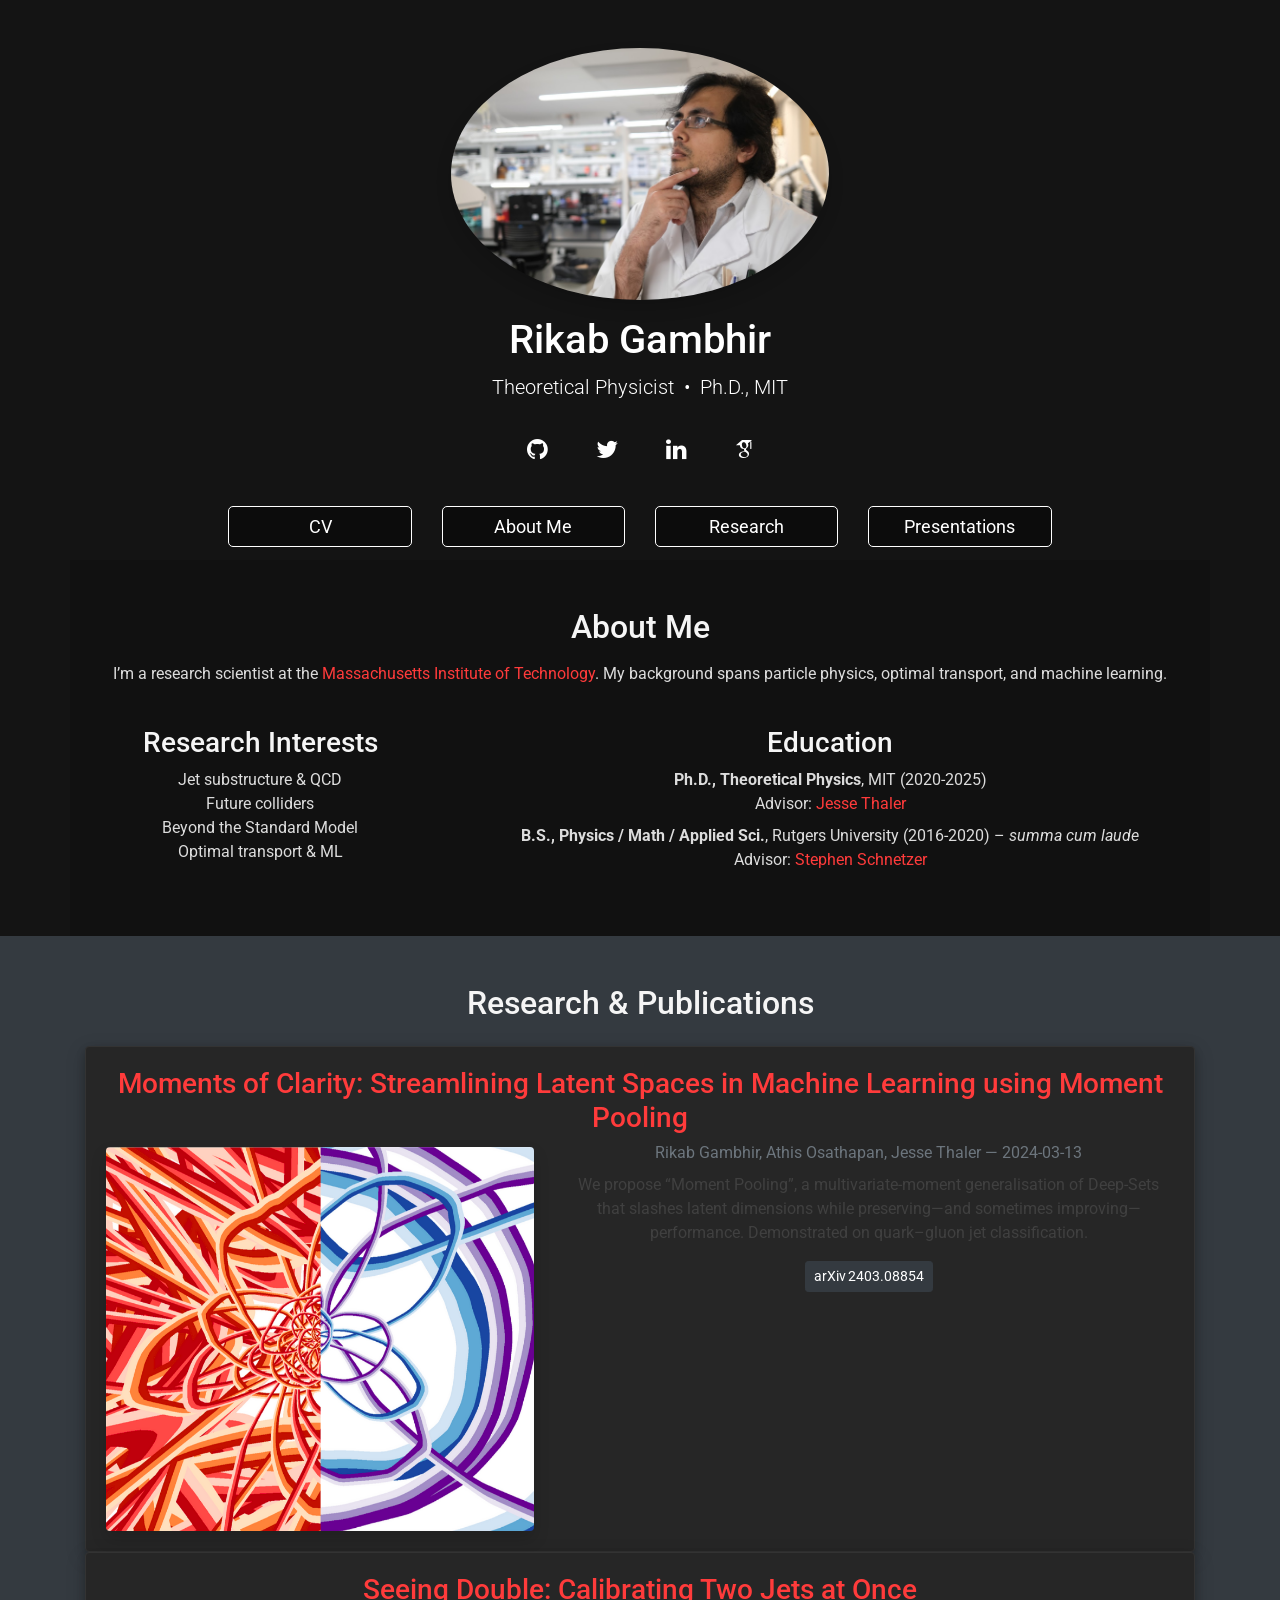
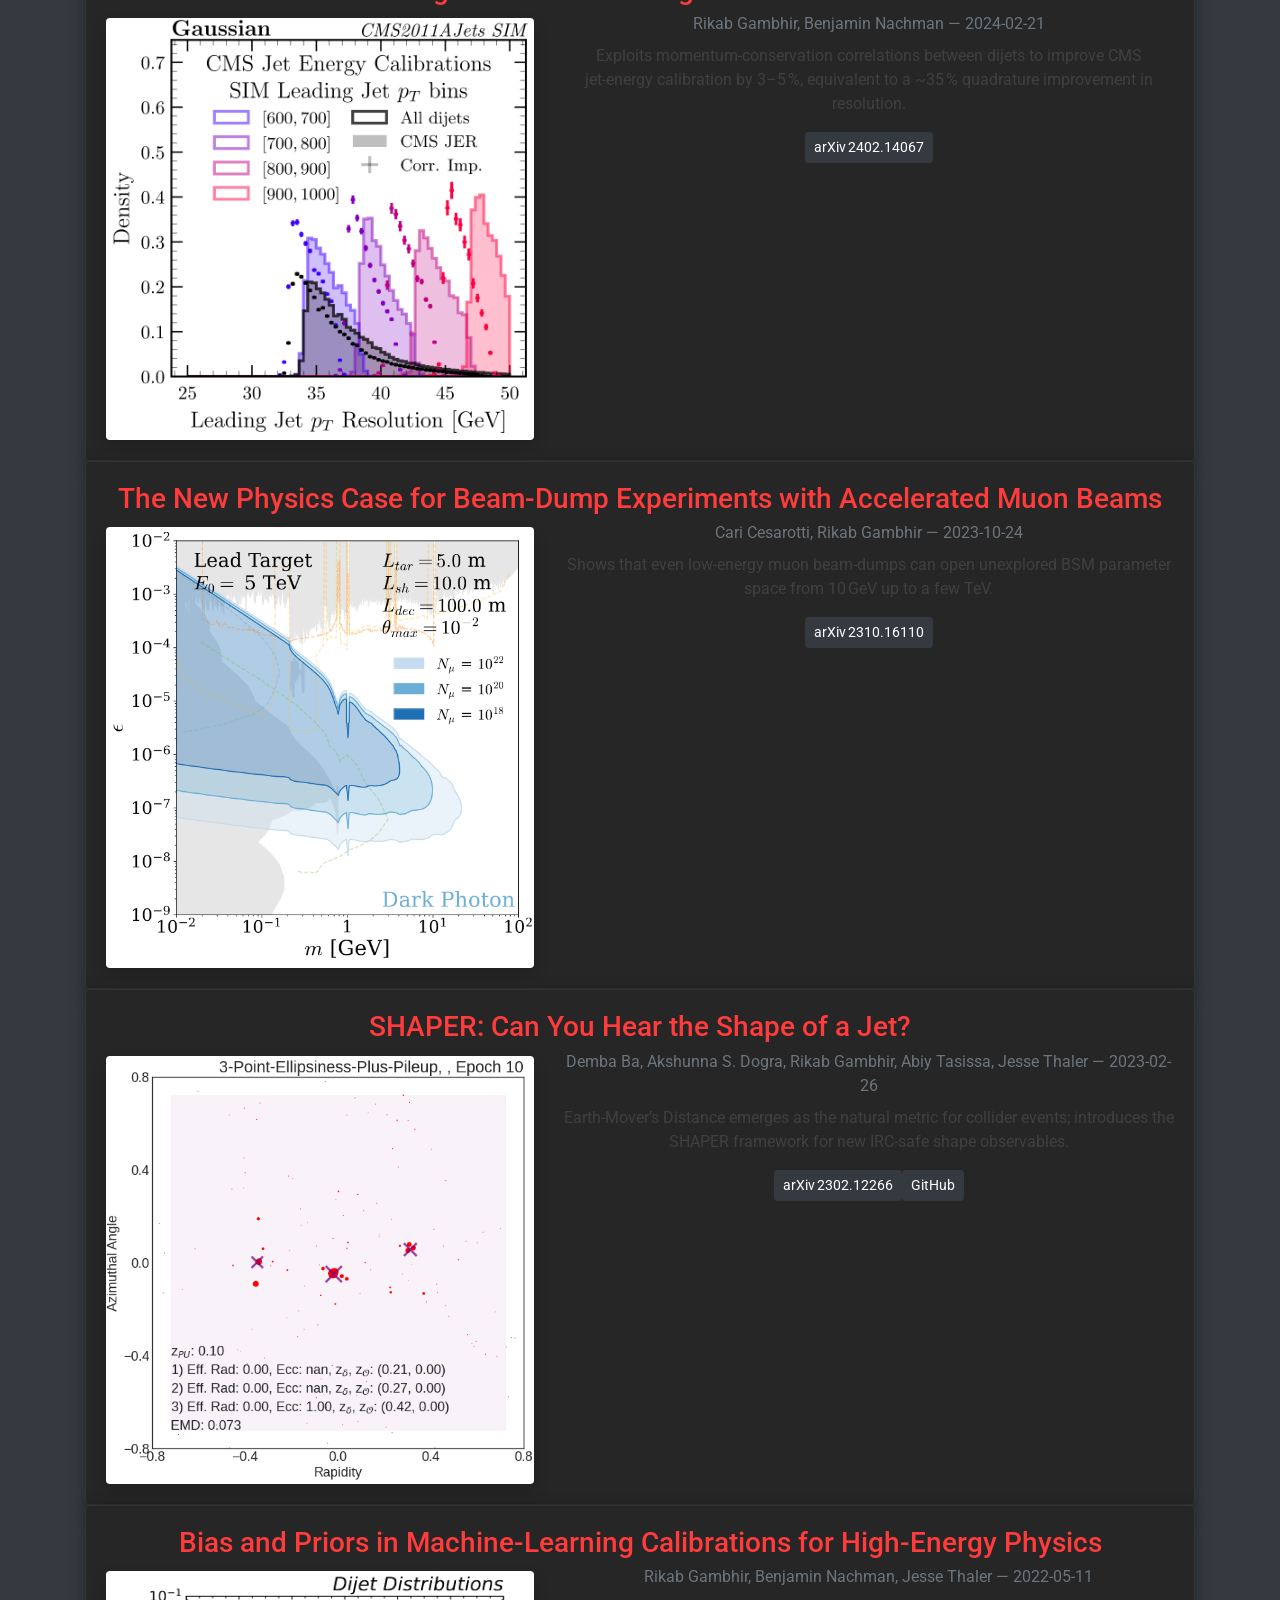
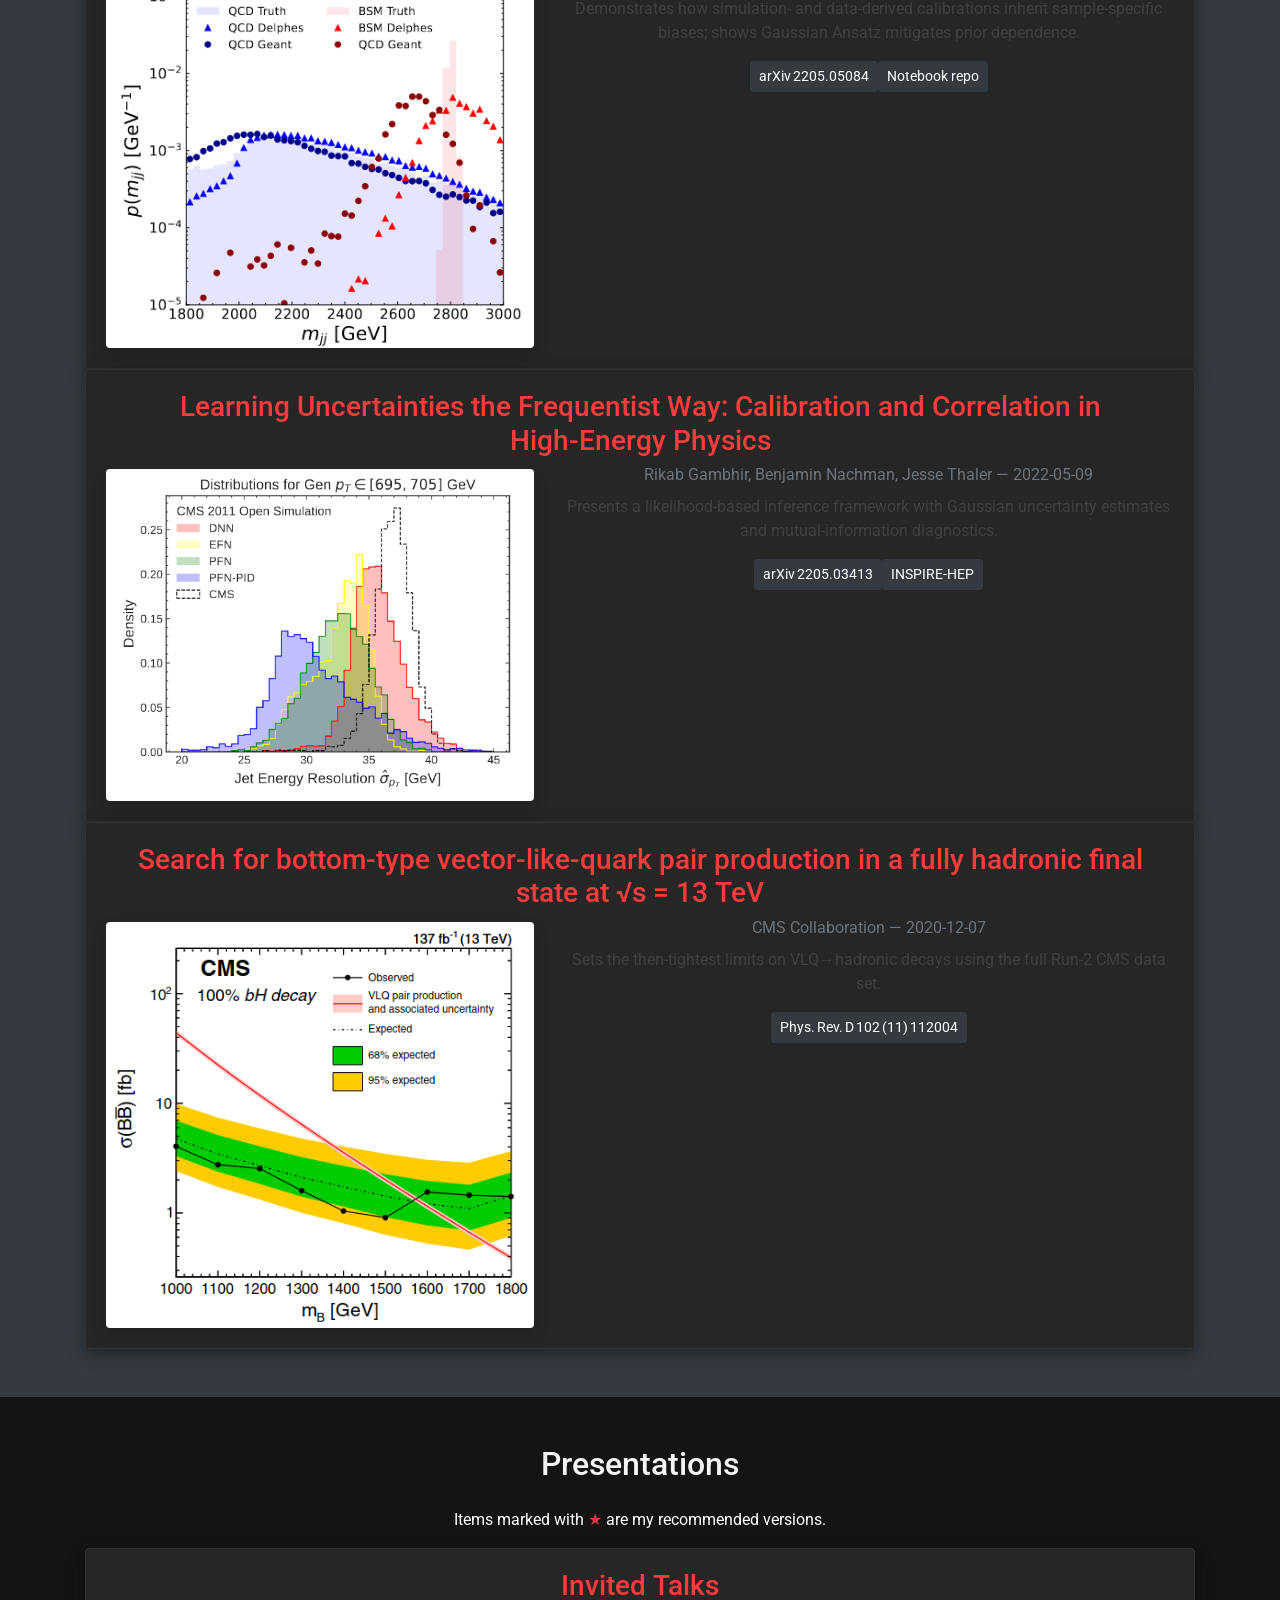
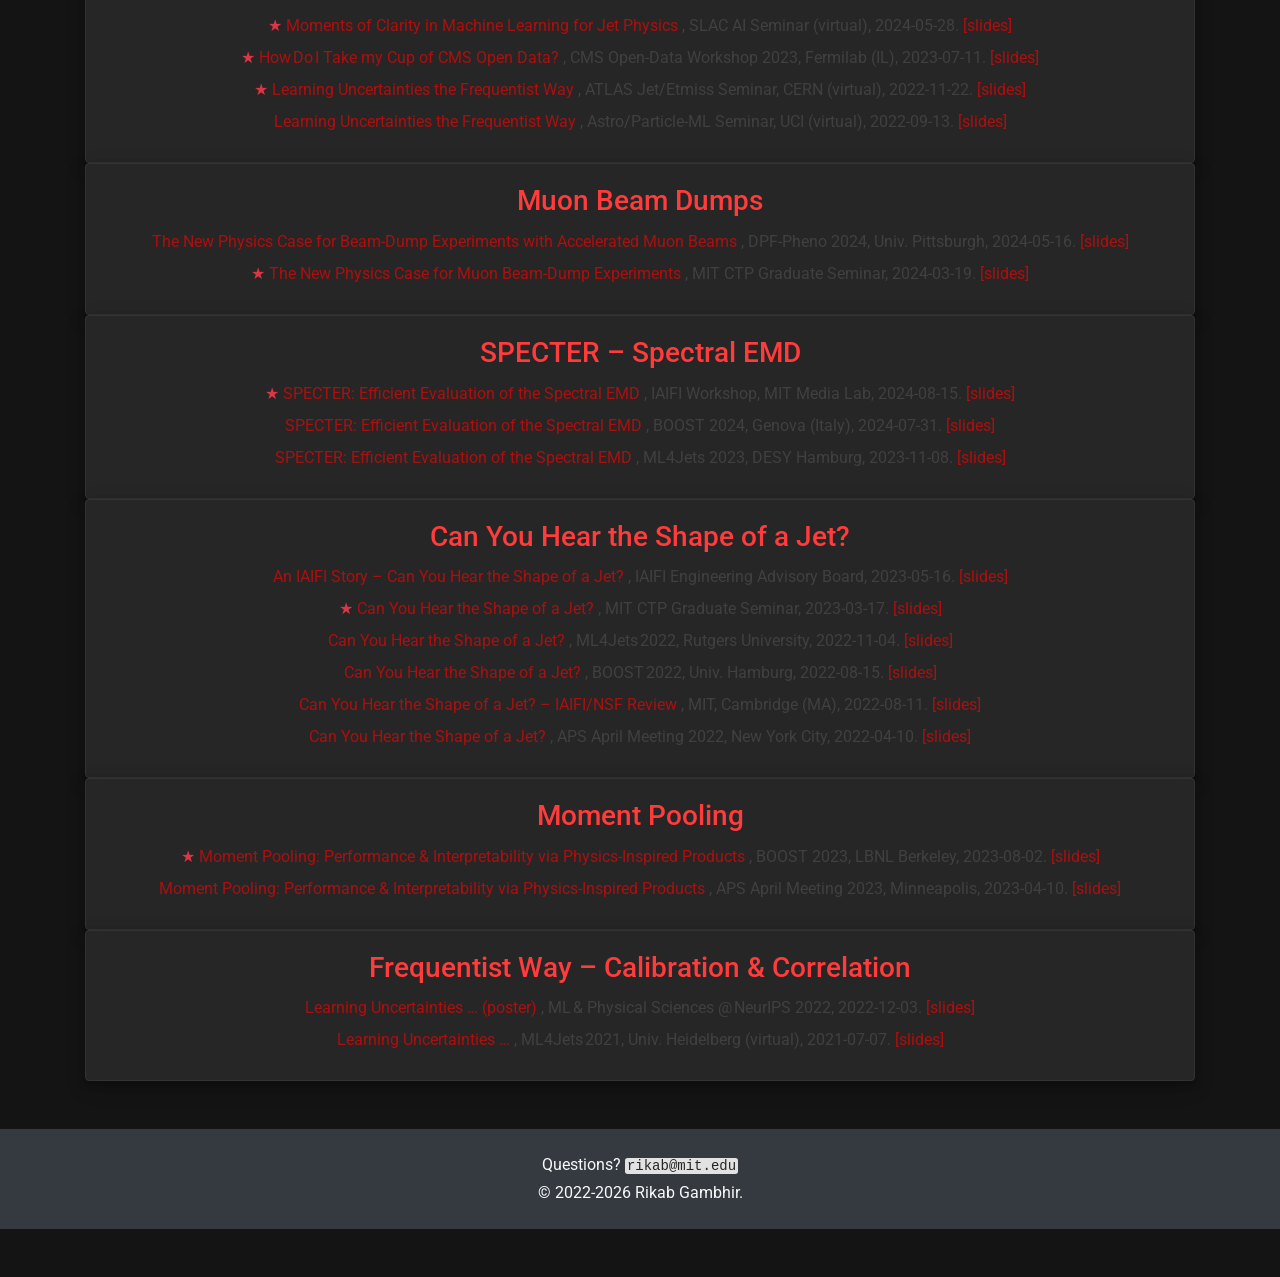
==== commit 47176517: "update" ====
--- a/index.html
+++ b/index.html
@@ -43,7 +43,7 @@
   
 
   <!--Main Body  -->
-  <header class="text-center py-5">
+  <header class="text-center py-5 text-white">
   <img src="assets/img/fun_headshot.jpg" alt="Rikab Gambhir"
        id="splash-logo" class="rounded-circle mb-3 shadow"
        loading="lazy">
@@ -94,7 +94,8 @@
 
  
 <!-- ---------- About ---------- -->
-<section id="about" class="container py-5">   <!-- remove section-light -->  <h2 class="mb-3">About Me</h2>
+<section id="about" class="container py-5 text-white" >   <!-- remove section-light --> 
+   <h2 class="mb-3">About Me</h2>
   <p>
     I’m a research scientist at the
     <a href="https://physics.mit.edu/" target="_blank" rel="noopener">Massachusetts Institute of Technology</a>.
@@ -114,7 +115,7 @@
     <div class="col-md-8">
       <h3>Education</h3>
       <ul class="list-unstyled ms-3">
-        <li><strong>Ph.D., Theoretical Physics</strong>, MIT (2020‑&nbsp;present)<br>
+        <li><strong>Ph.D., Theoretical Physics</strong>, MIT (2020‑2025)<br>
             Advisor: <a href="http://jthaler.net/">Jesse Thaler</a></li>
         <li class="mt-2"><strong>B.S., Physics / Math / Applied Sci.</strong>,
             Rutgers University (2016‑2020) – <i>summa cum laude</i><br>
@@ -166,7 +167,7 @@
     const card = document.createElement('div');
     card.className = 'card floating-box';
     card.innerHTML = `
-      <div class="card-body bg-dark text-white">
+      <div class="card-body">
         <h3 class="card-title">${p.title}</h3>
         <div class="row g-4">
           <div class="col-md-5">
@@ -179,7 +180,7 @@
             </p>
             <p>${p.blurb}</p>
             ${p.links.map(
-              l => `<a href="${l.href}" class="btn btn-sm btn-light me-2"
+              l => `<a href="${l.href}" class="btn btn-sm btn-dark me-2"
                        target="_blank" rel="noopener">${l.text}</a>`
             ).join('')}
           </div>
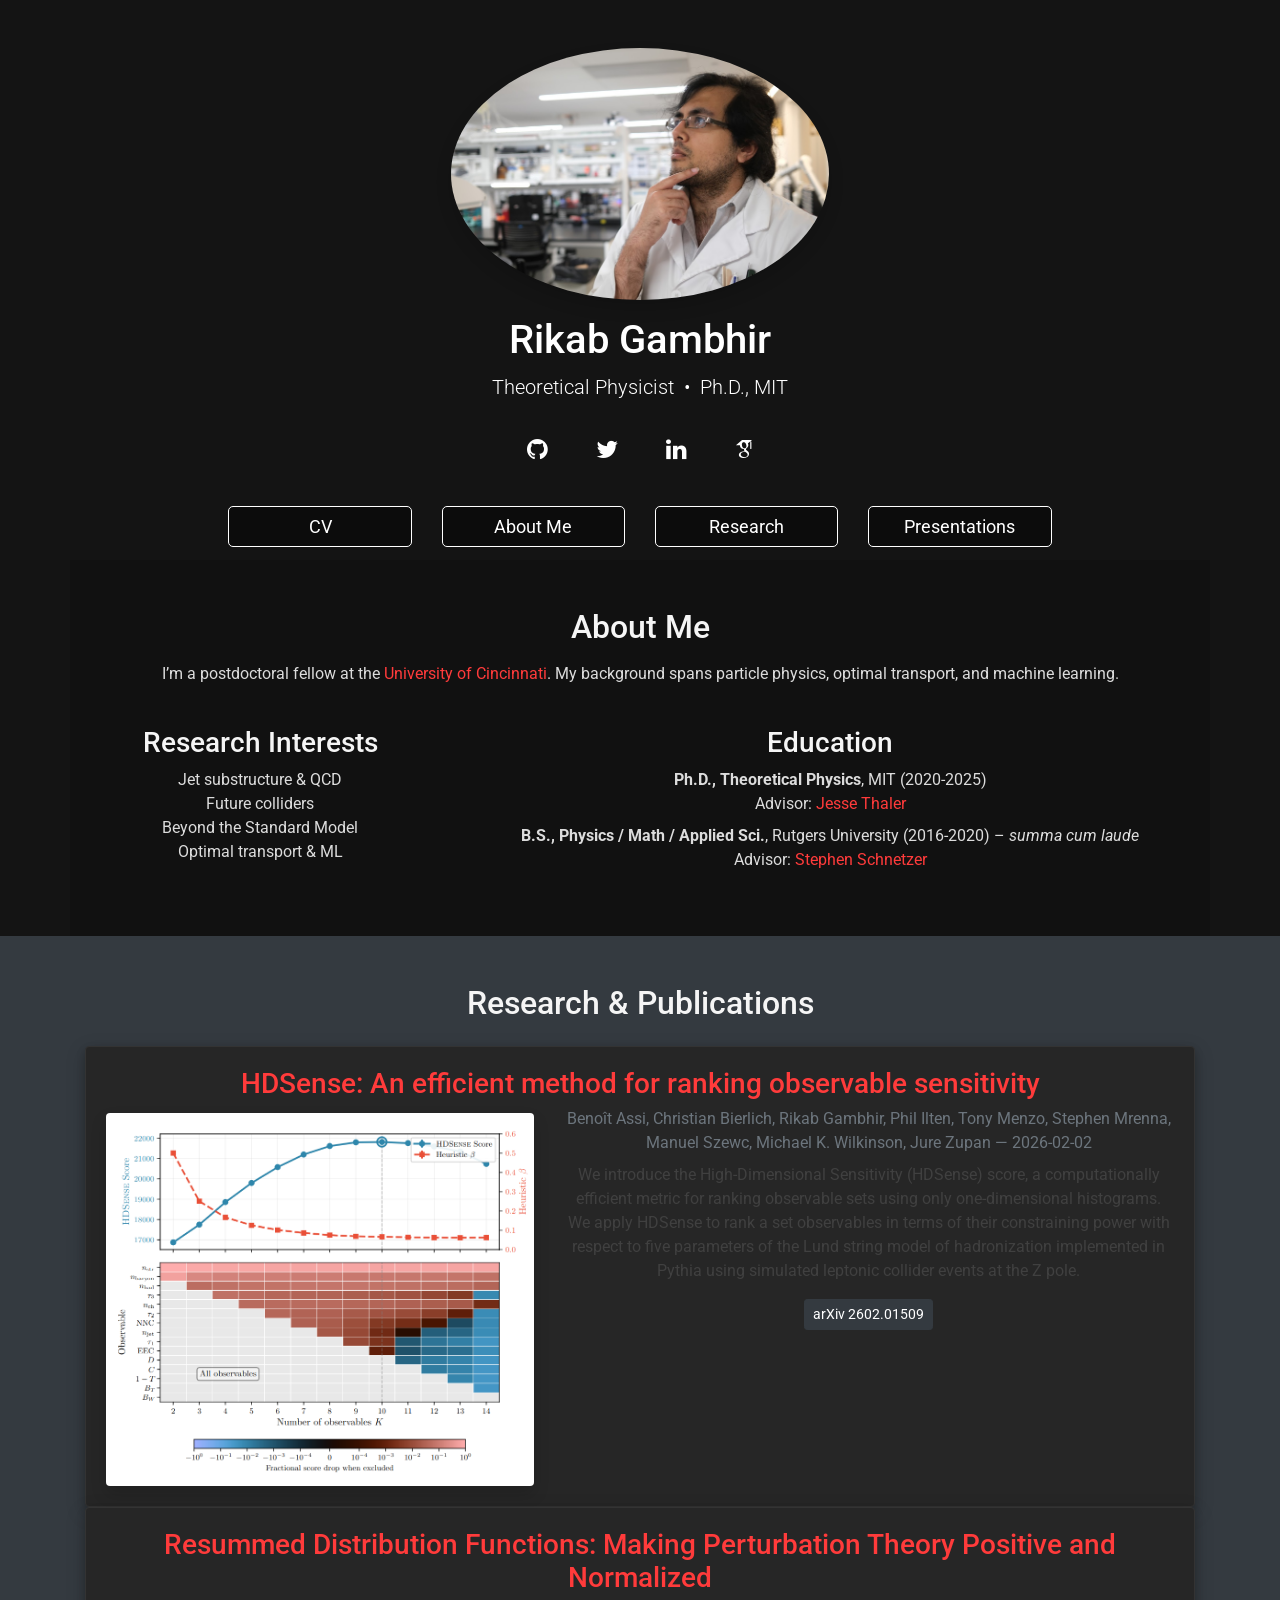
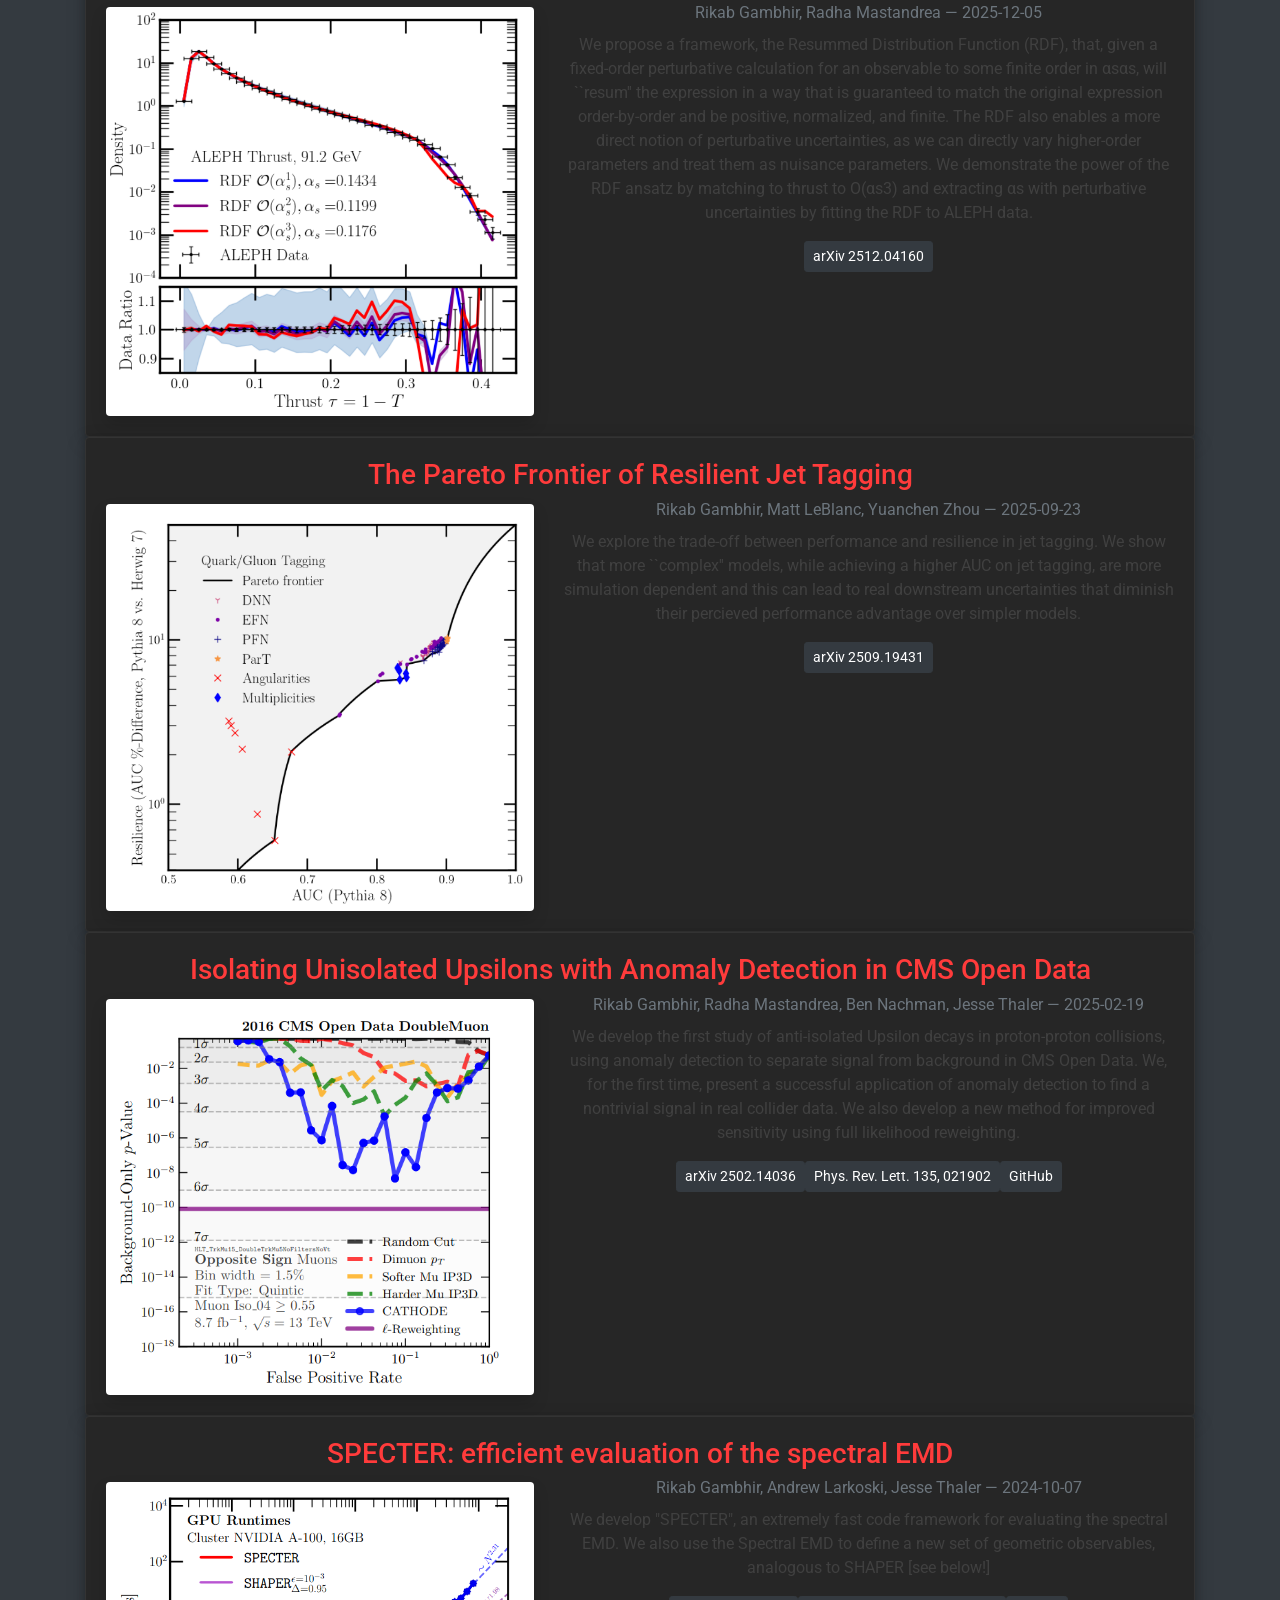
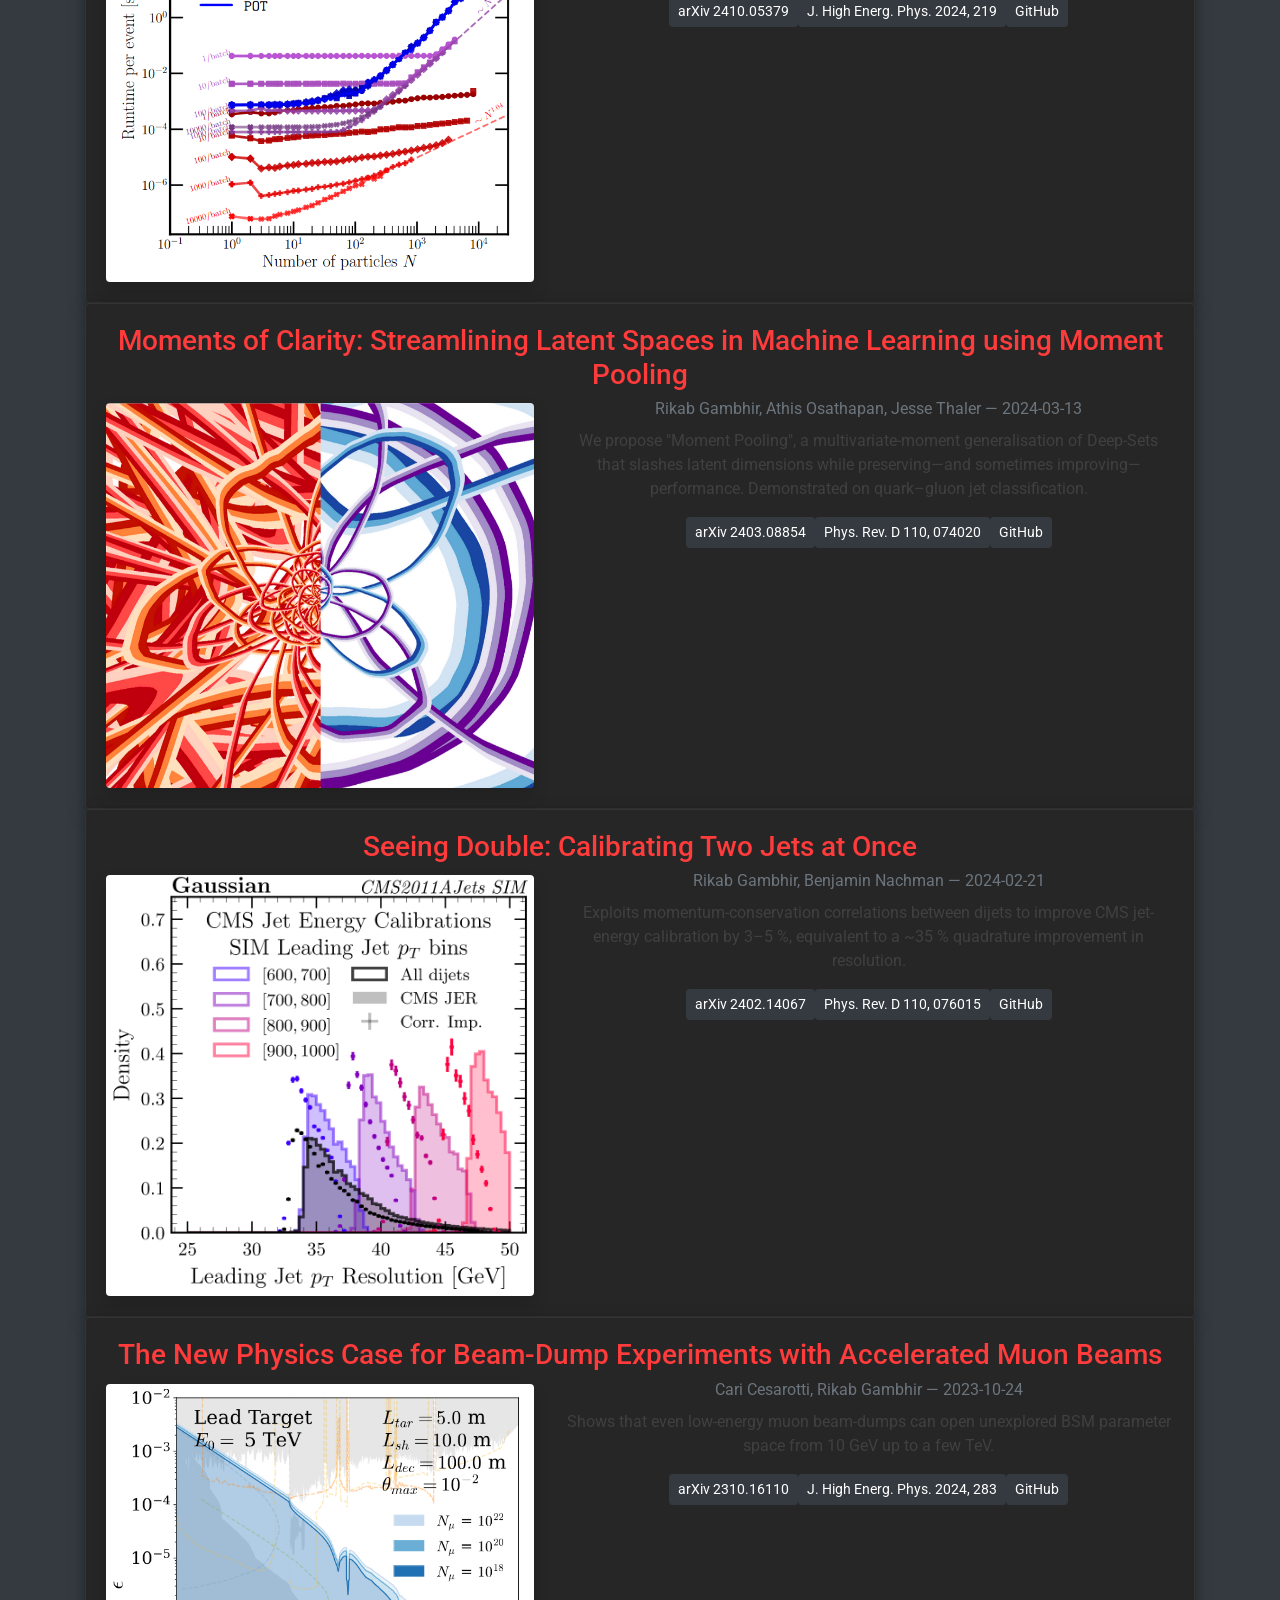
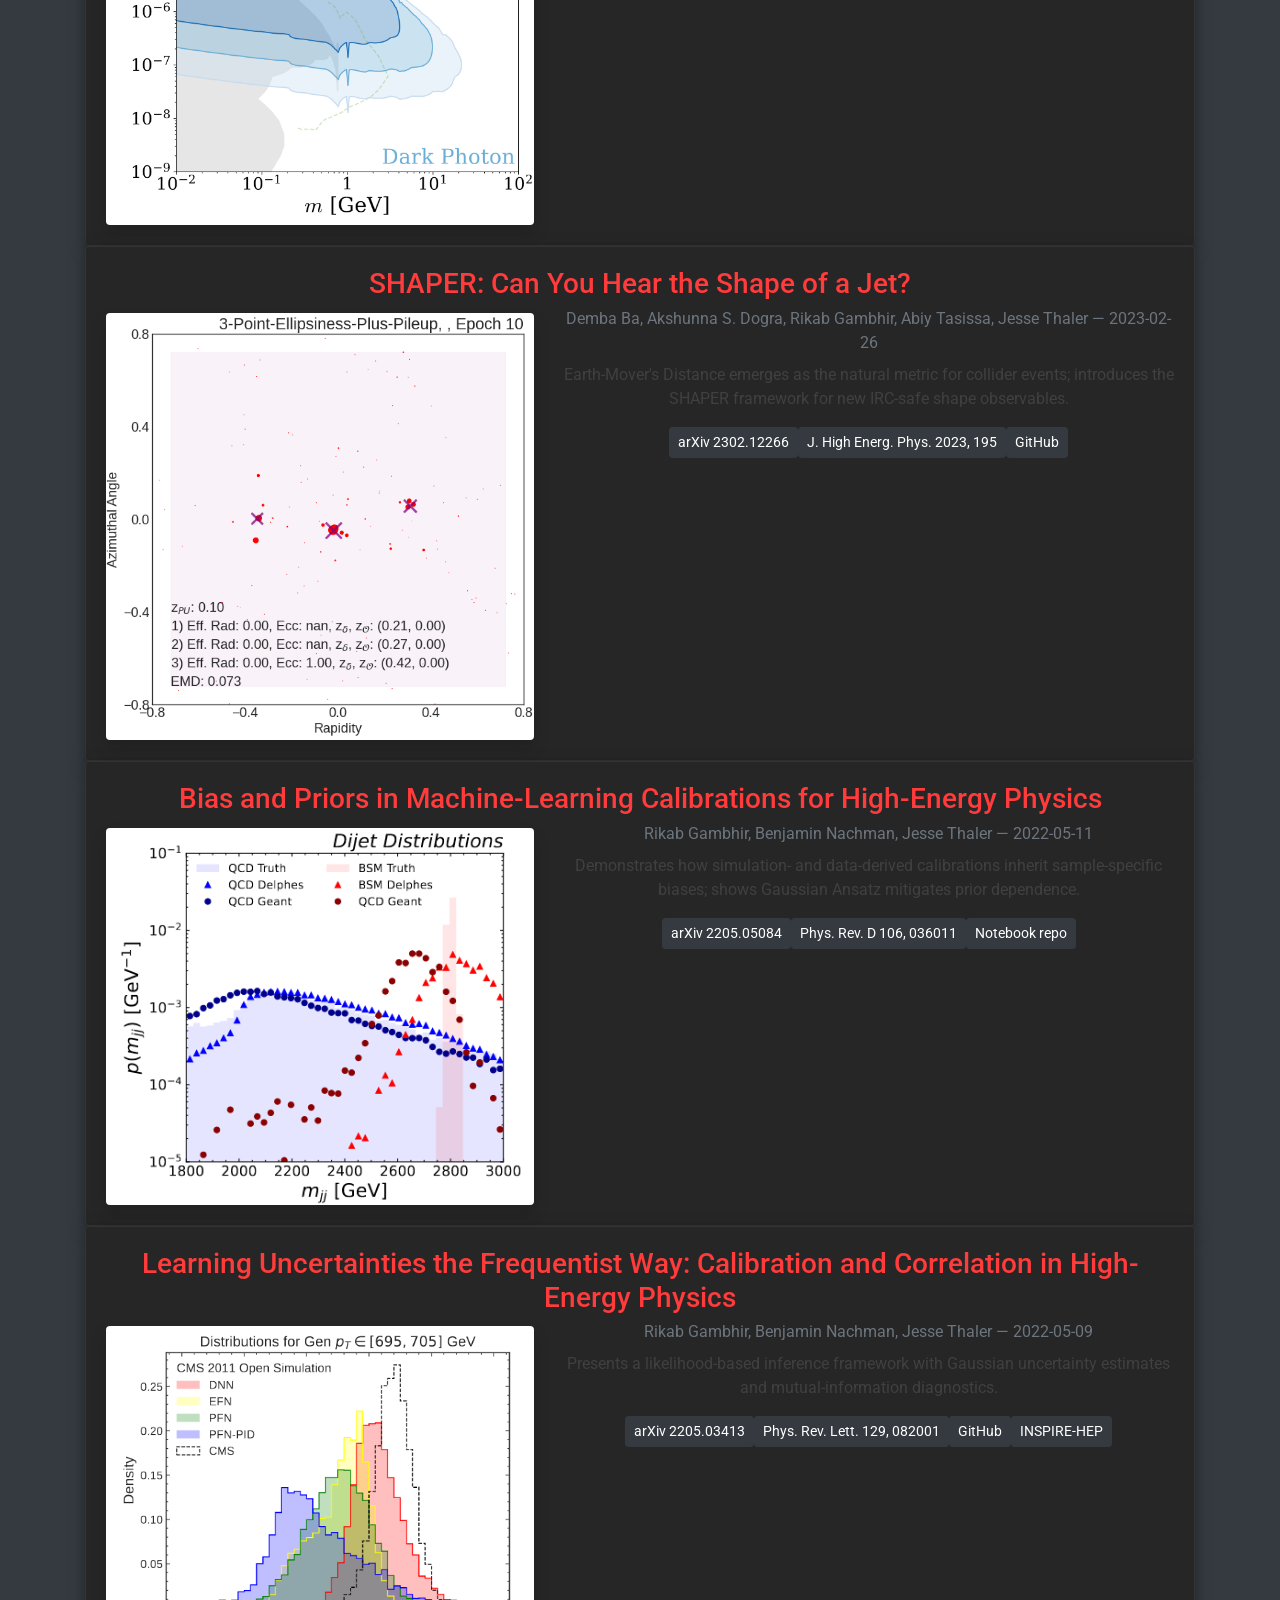
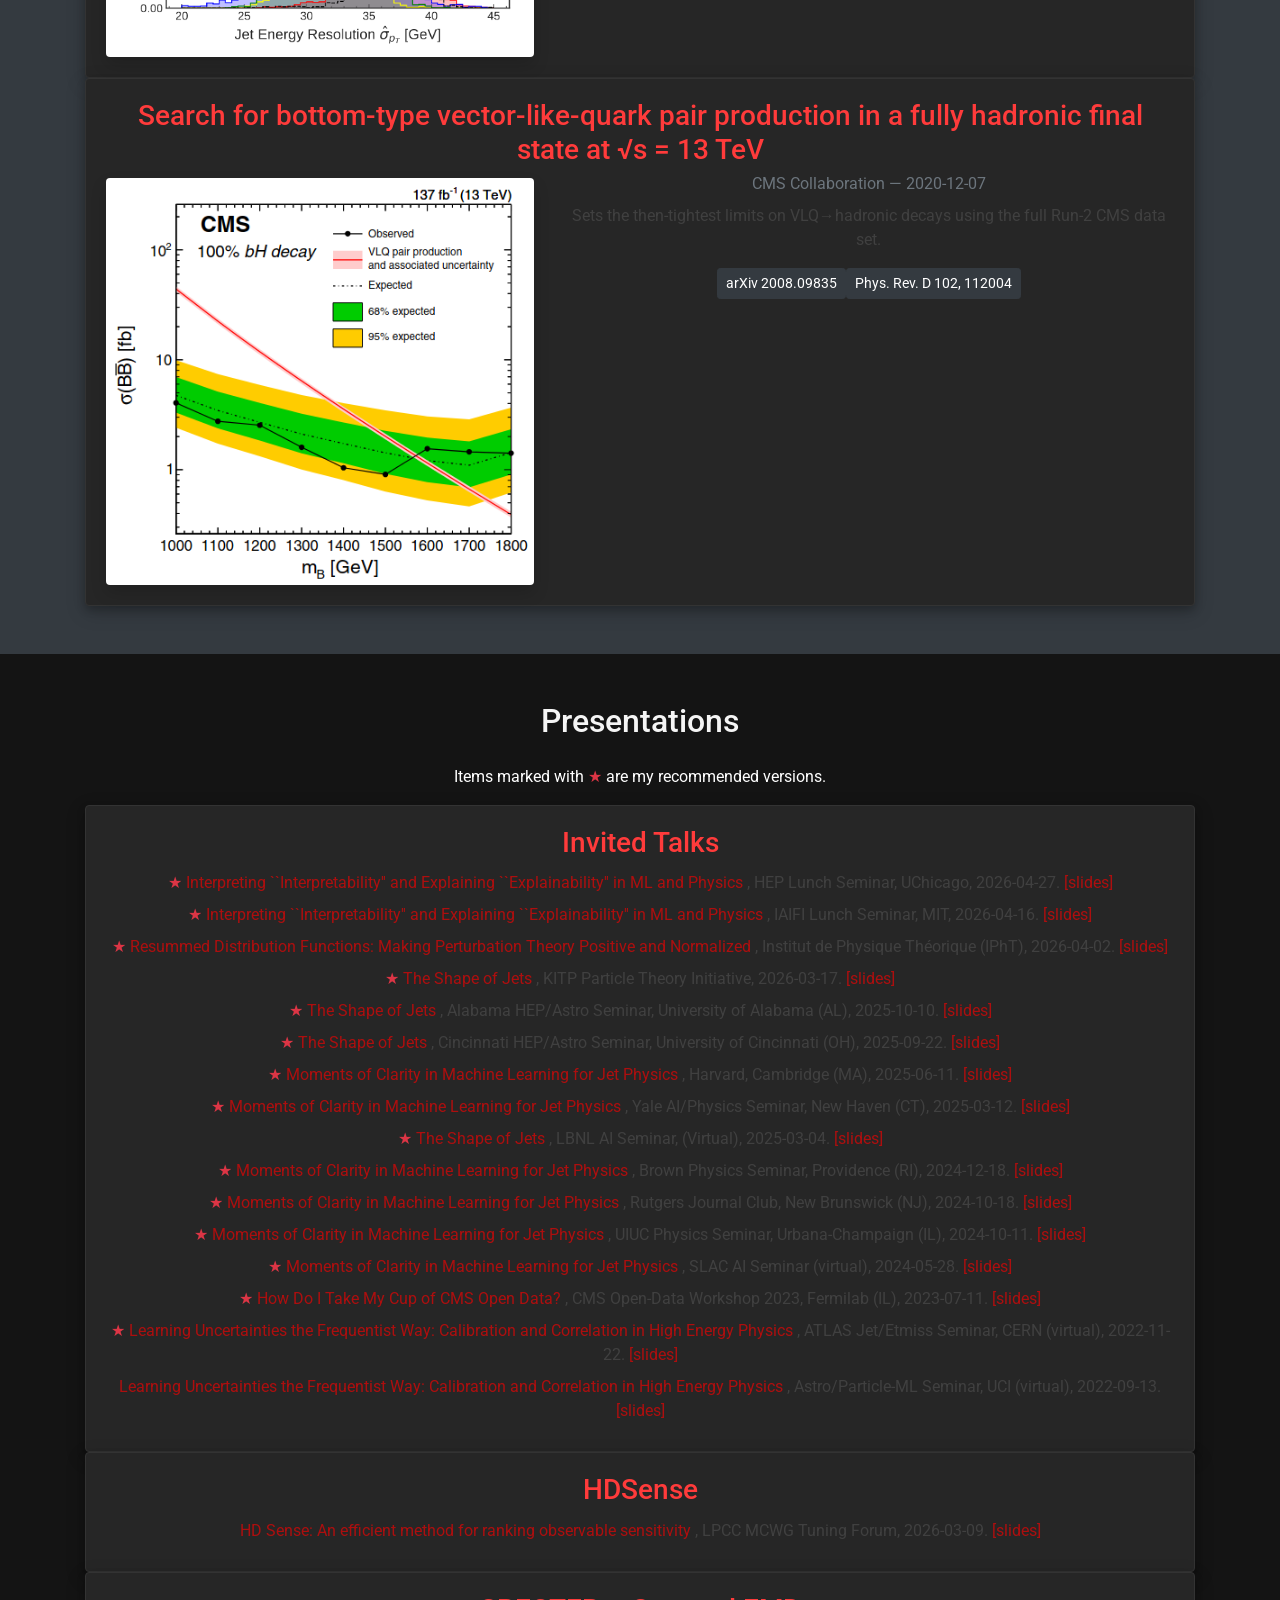
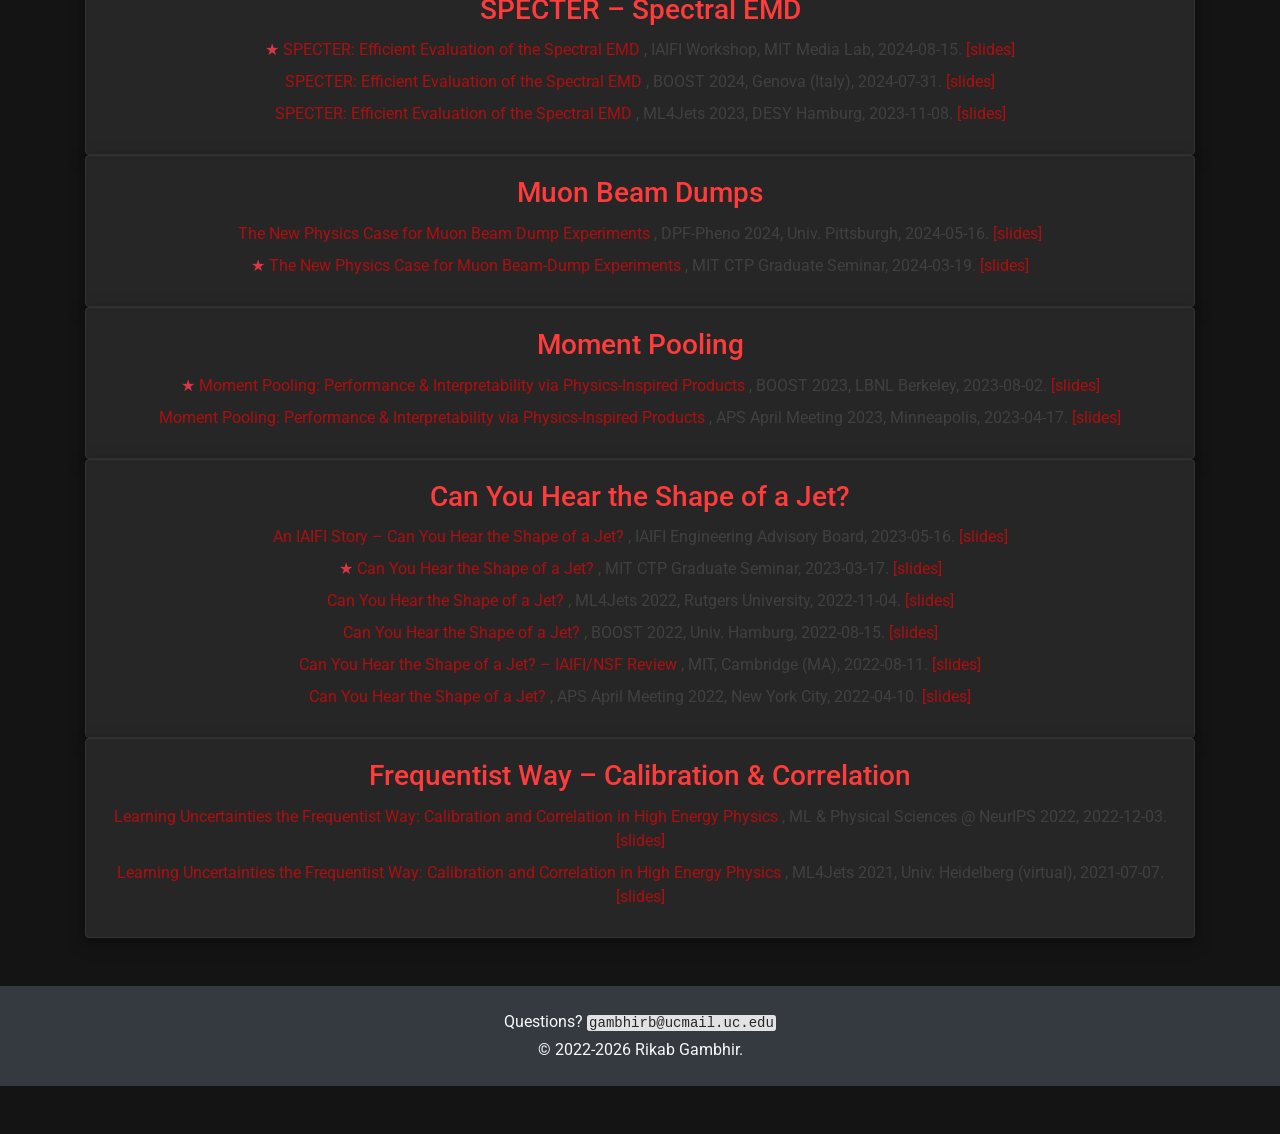
==== commit 438f78be: "Automated Content Addition" ====
--- a/index.html
+++ b/index.html
@@ -97,8 +97,8 @@
 <section id="about" class="container py-5 text-white" >   <!-- remove section-light --> 
    <h2 class="mb-3">About Me</h2>
   <p>
-    I’m a research scientist at the
-    <a href="https://physics.mit.edu/" target="_blank" rel="noopener">Massachusetts Institute of Technology</a>.
+    I’m a postdoctoral fellow at the
+    <a href="https://www.artsci.uc.edu/natural-sciences/physics.html" target="_blank" rel="noopener">University of Cincinnati</a>.
     My background spans particle physics, optimal transport, and machine learning.
   </p>
 
@@ -148,7 +148,7 @@
 
 <!-- ---------- Footer ---------- -->
 <footer id="footer" class="bg-dark text-light text-center py-4 mt-auto">
-  <p class="mb-1">Questions? <code>rikab@mit.edu</code></p>
+  <p class="mb-1">Questions? <code>gambhirb@ucmail.uc.edu</code></p>
   <p class="mb-0">&copy; 2022‑<span id="year"></span> Rikab Gambhir.</p>
 </footer>
 
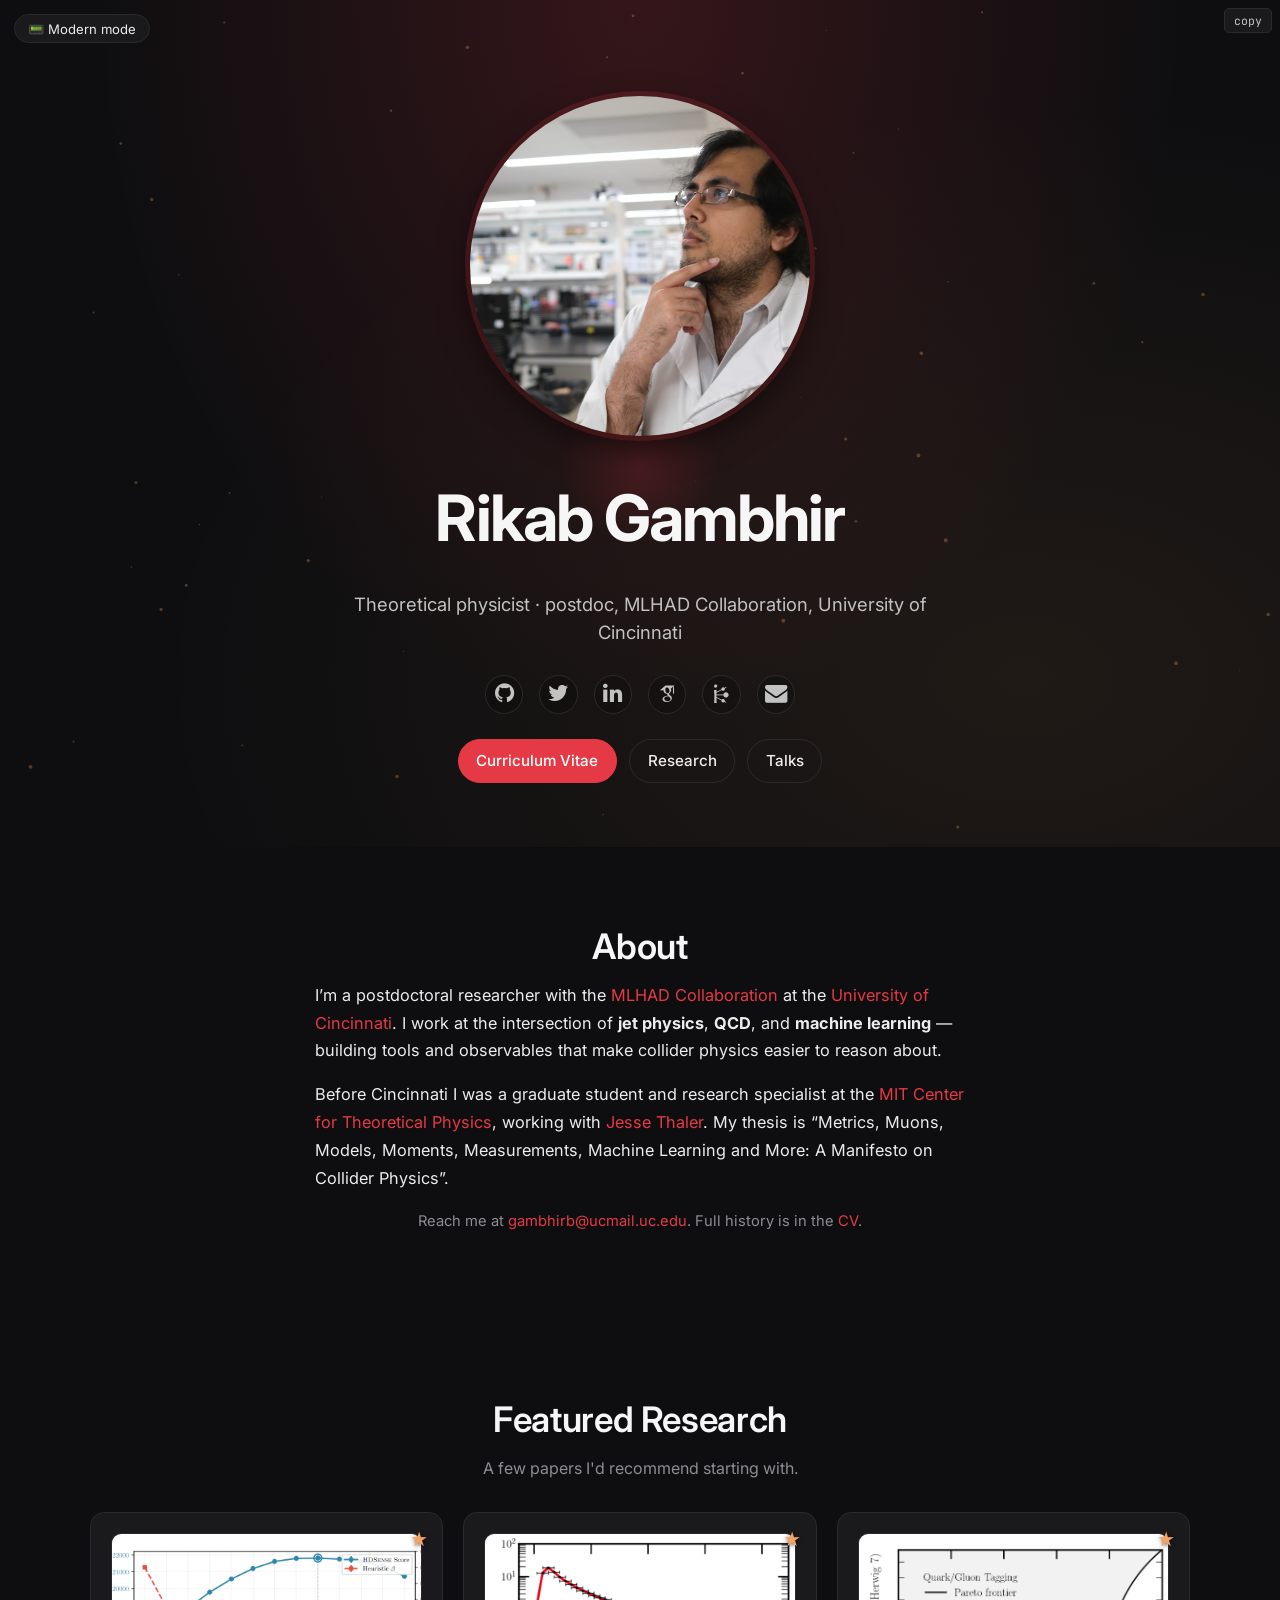
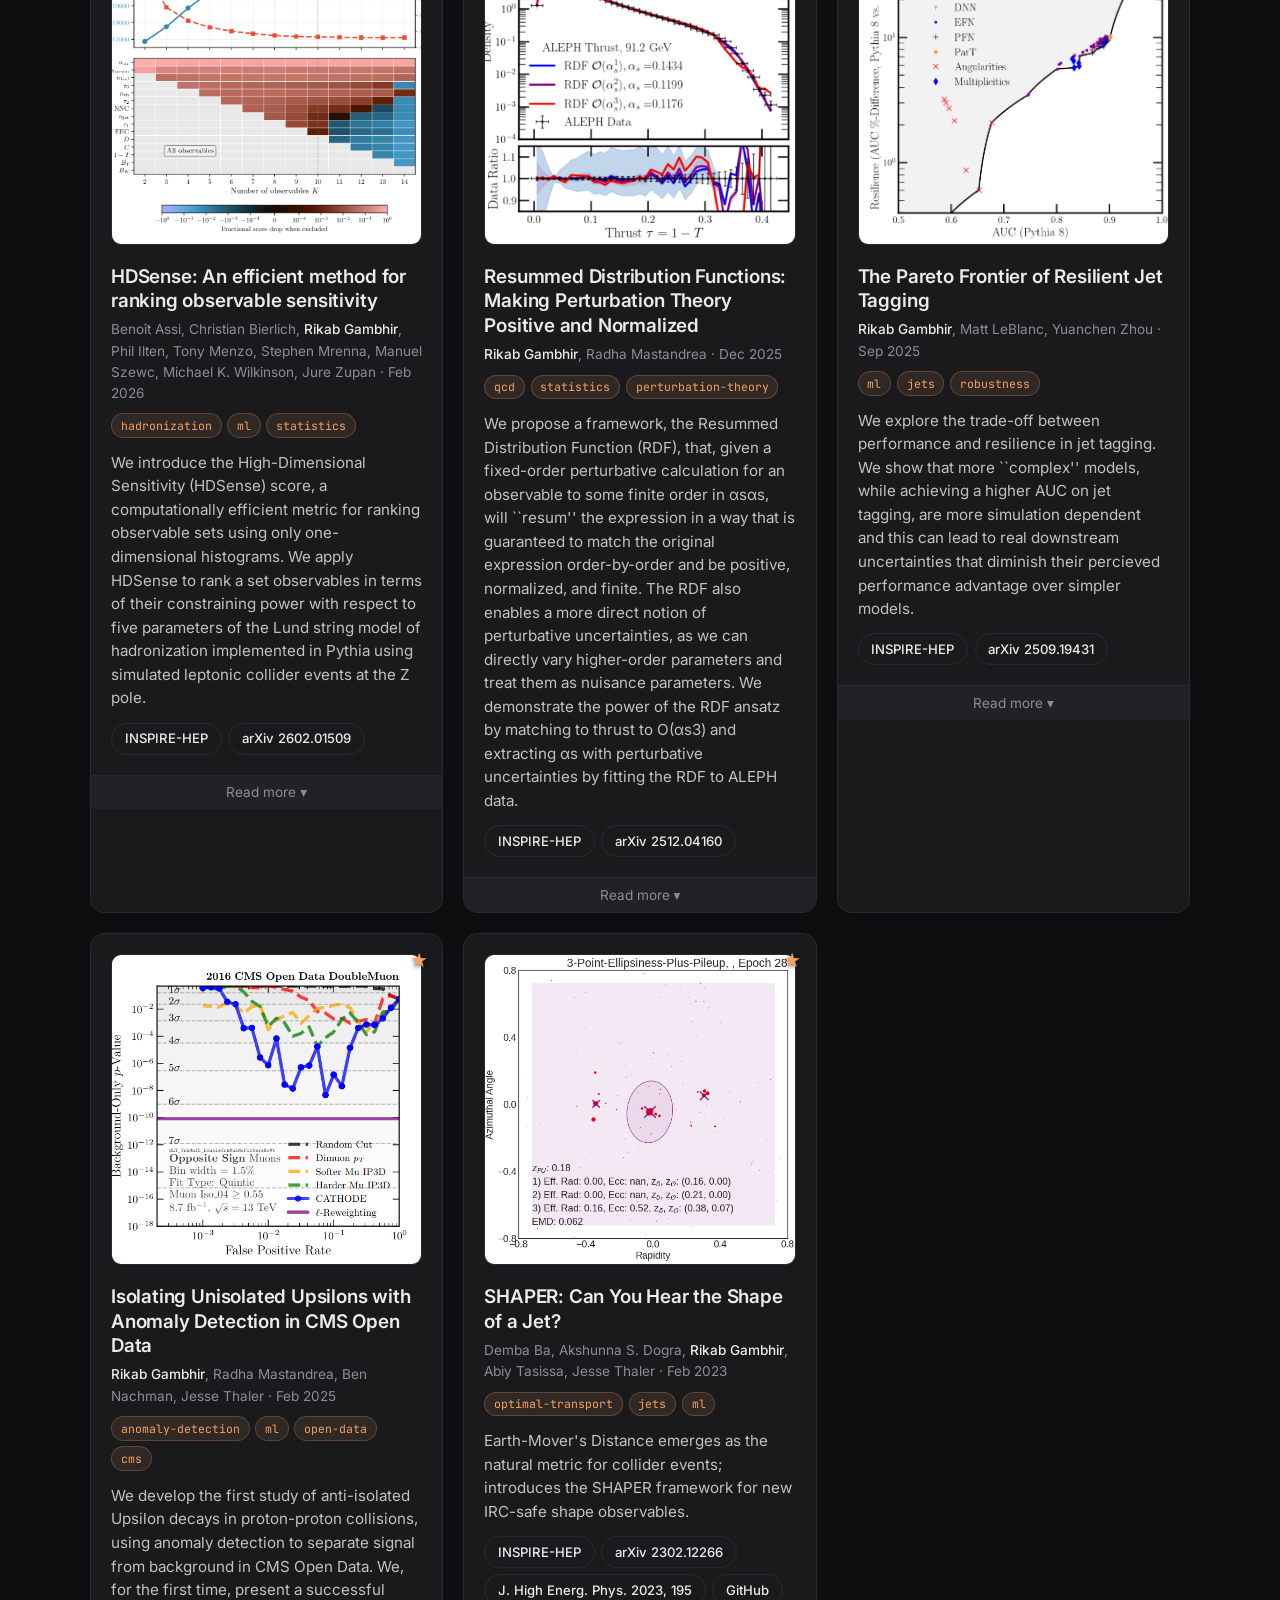
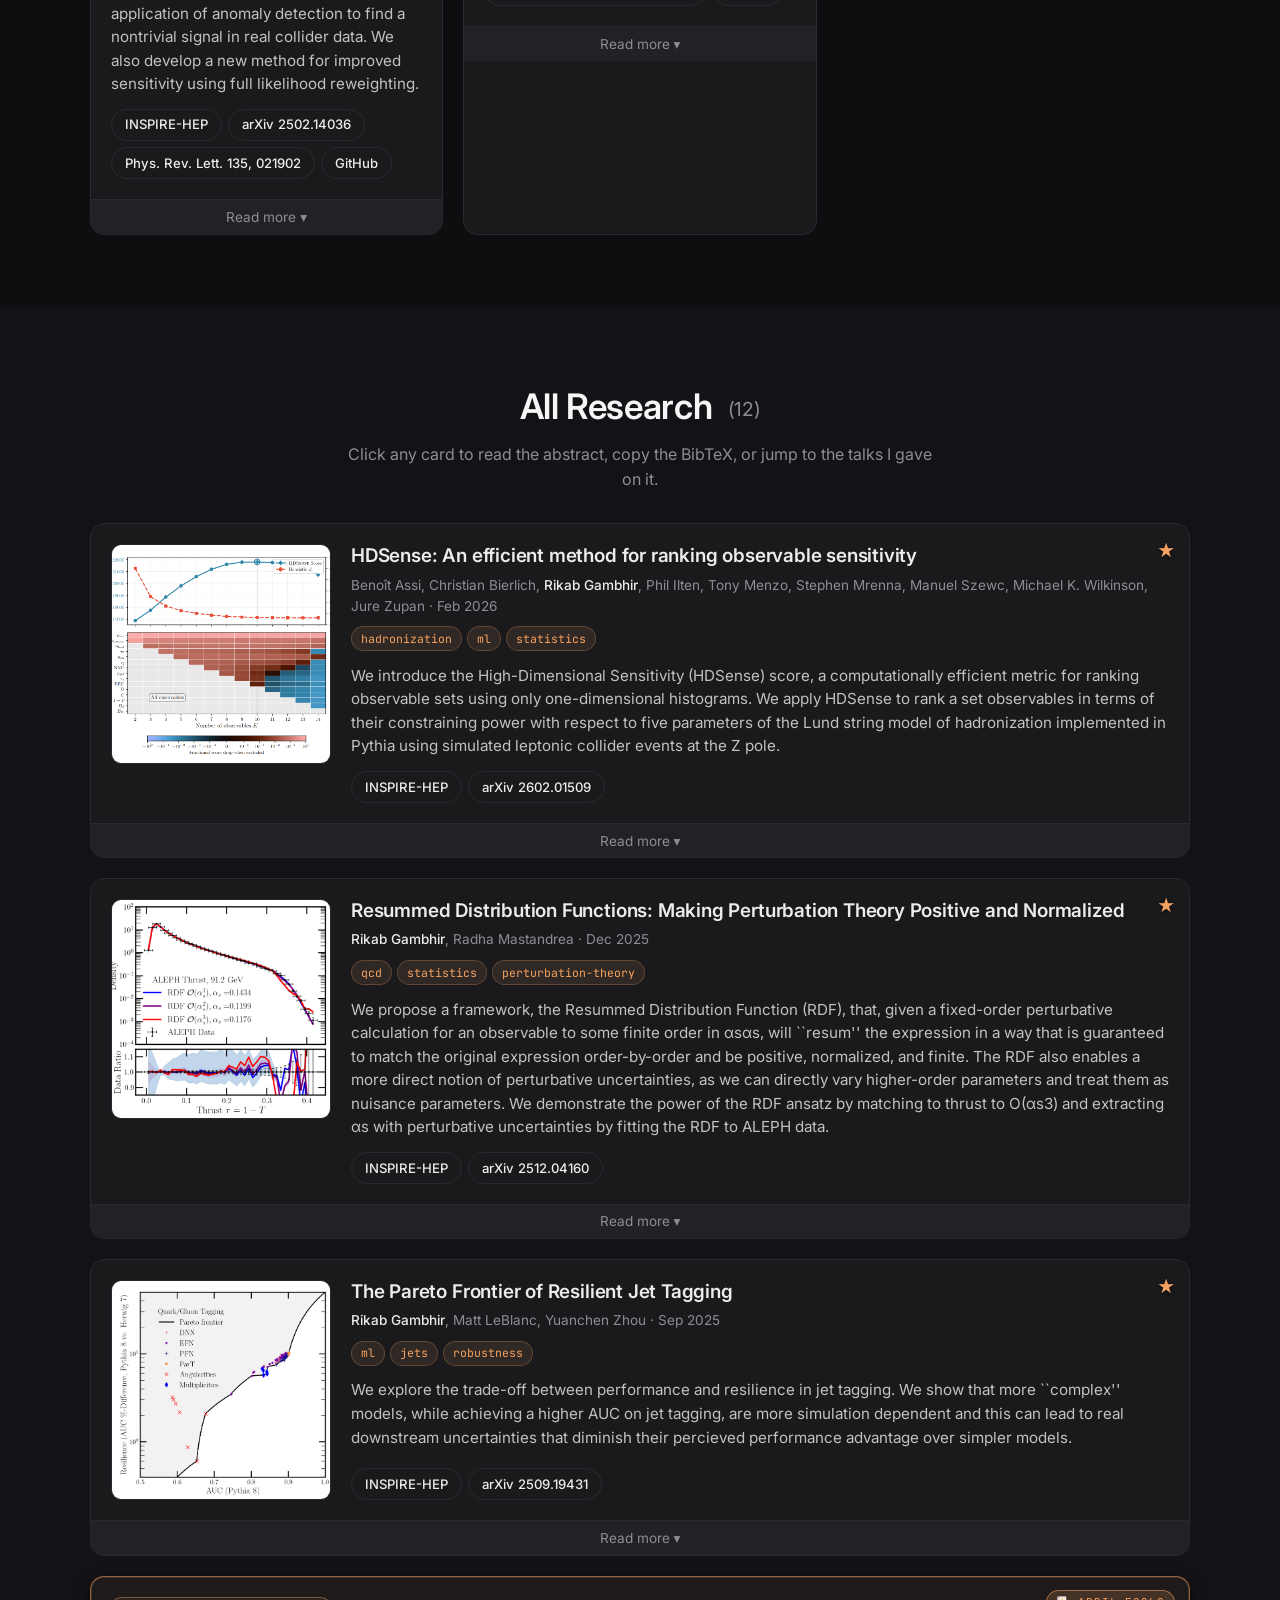
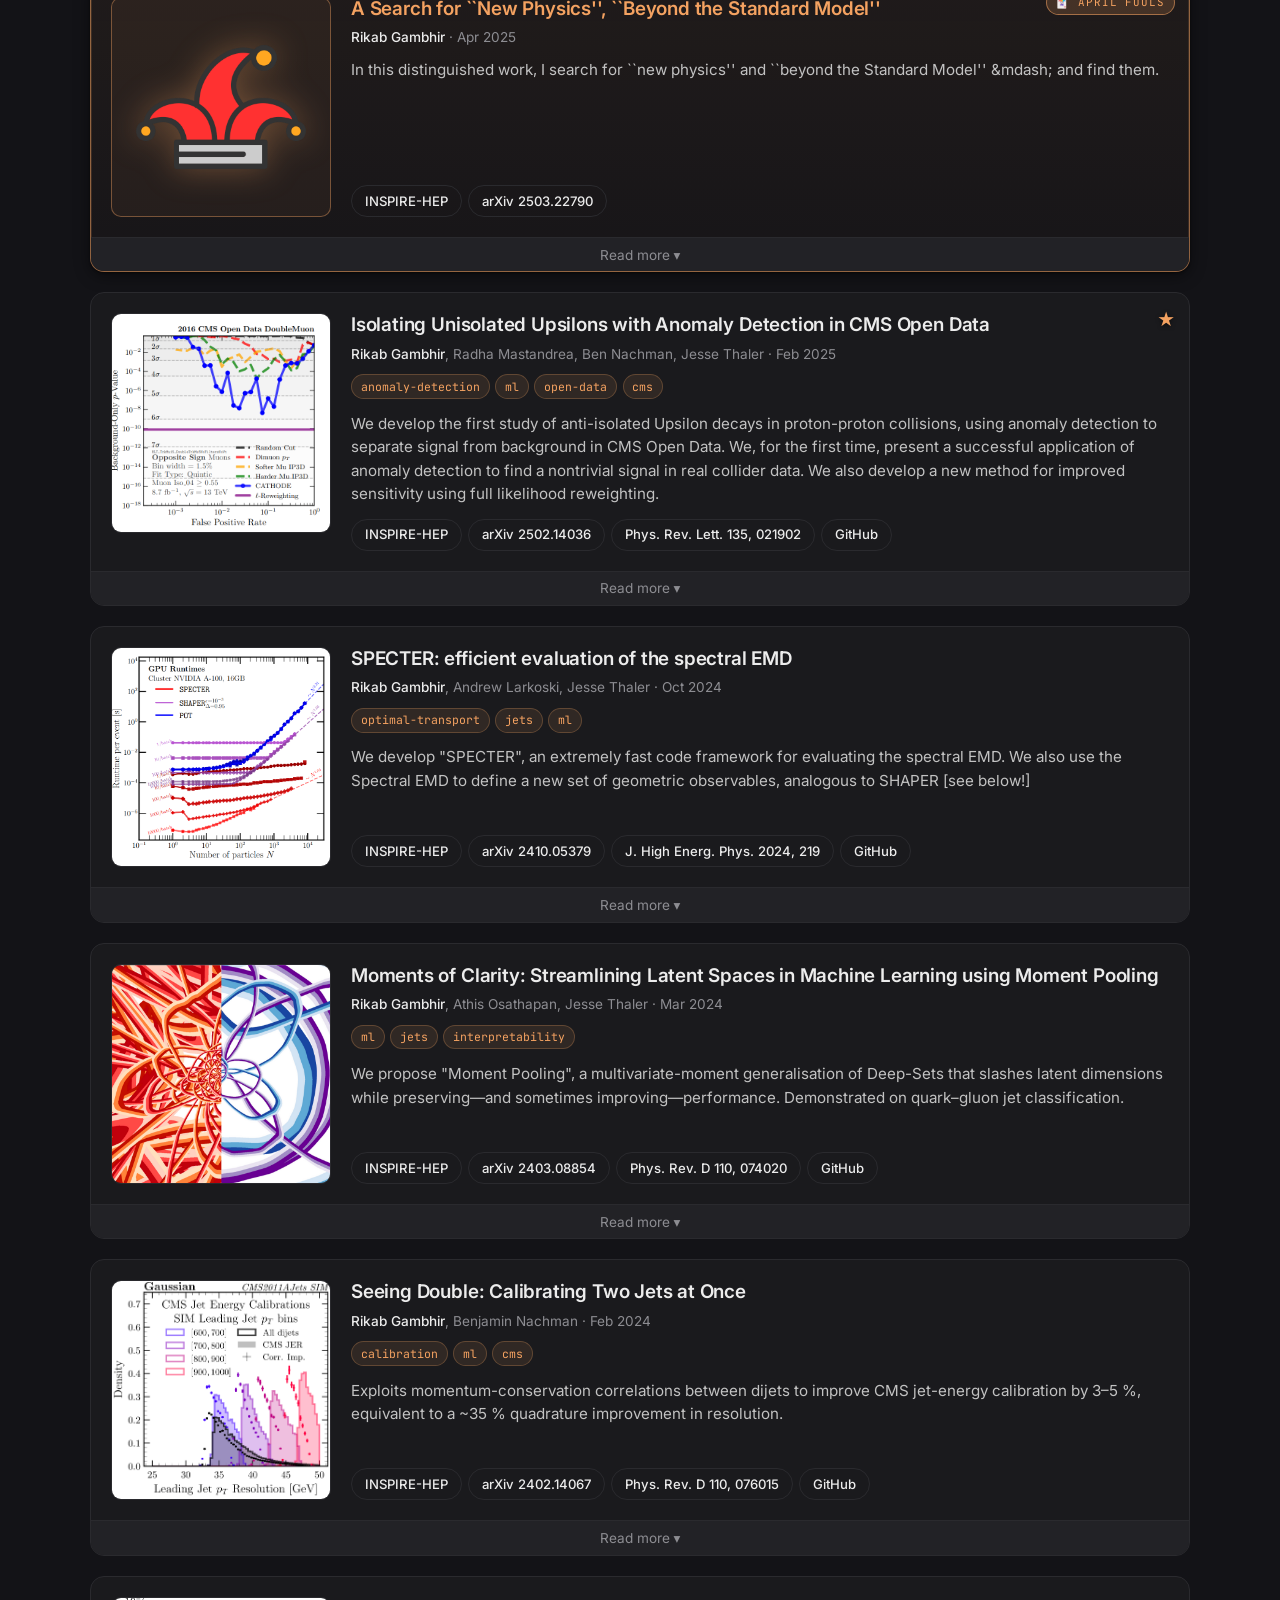
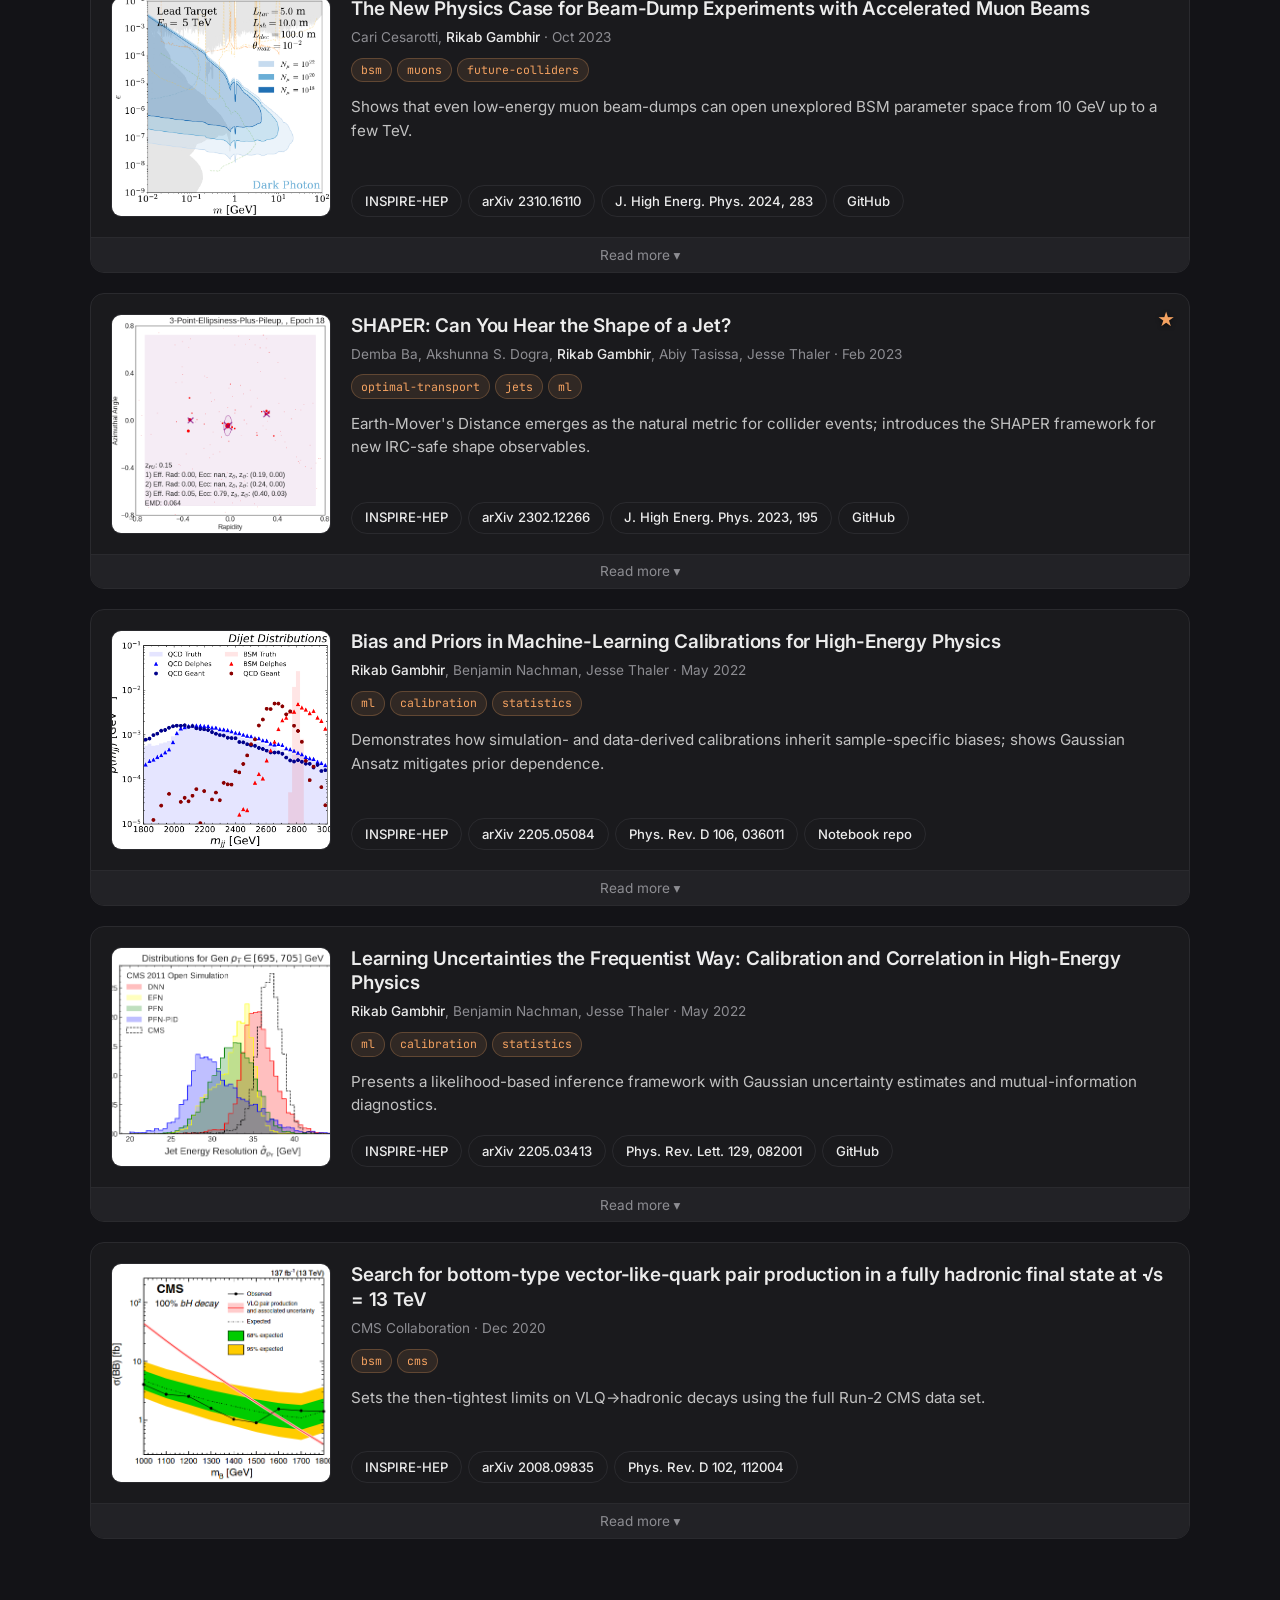
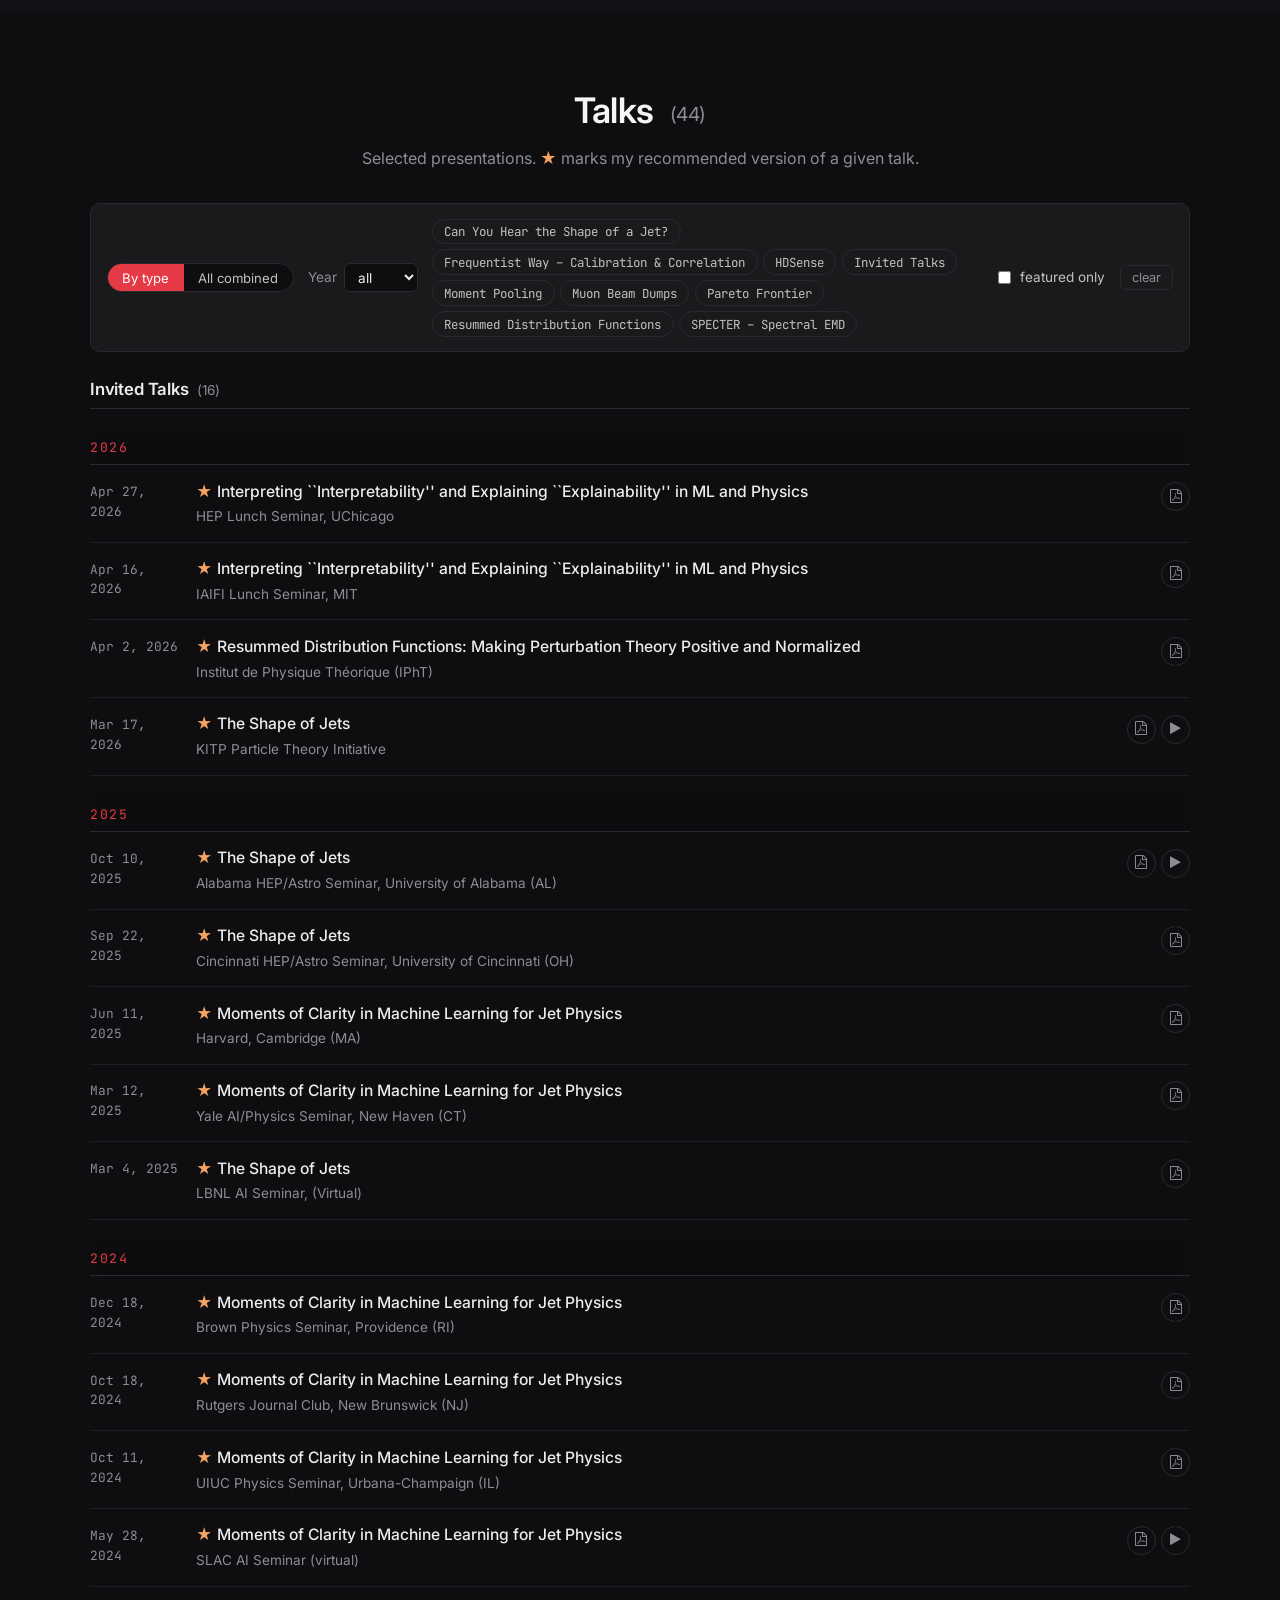
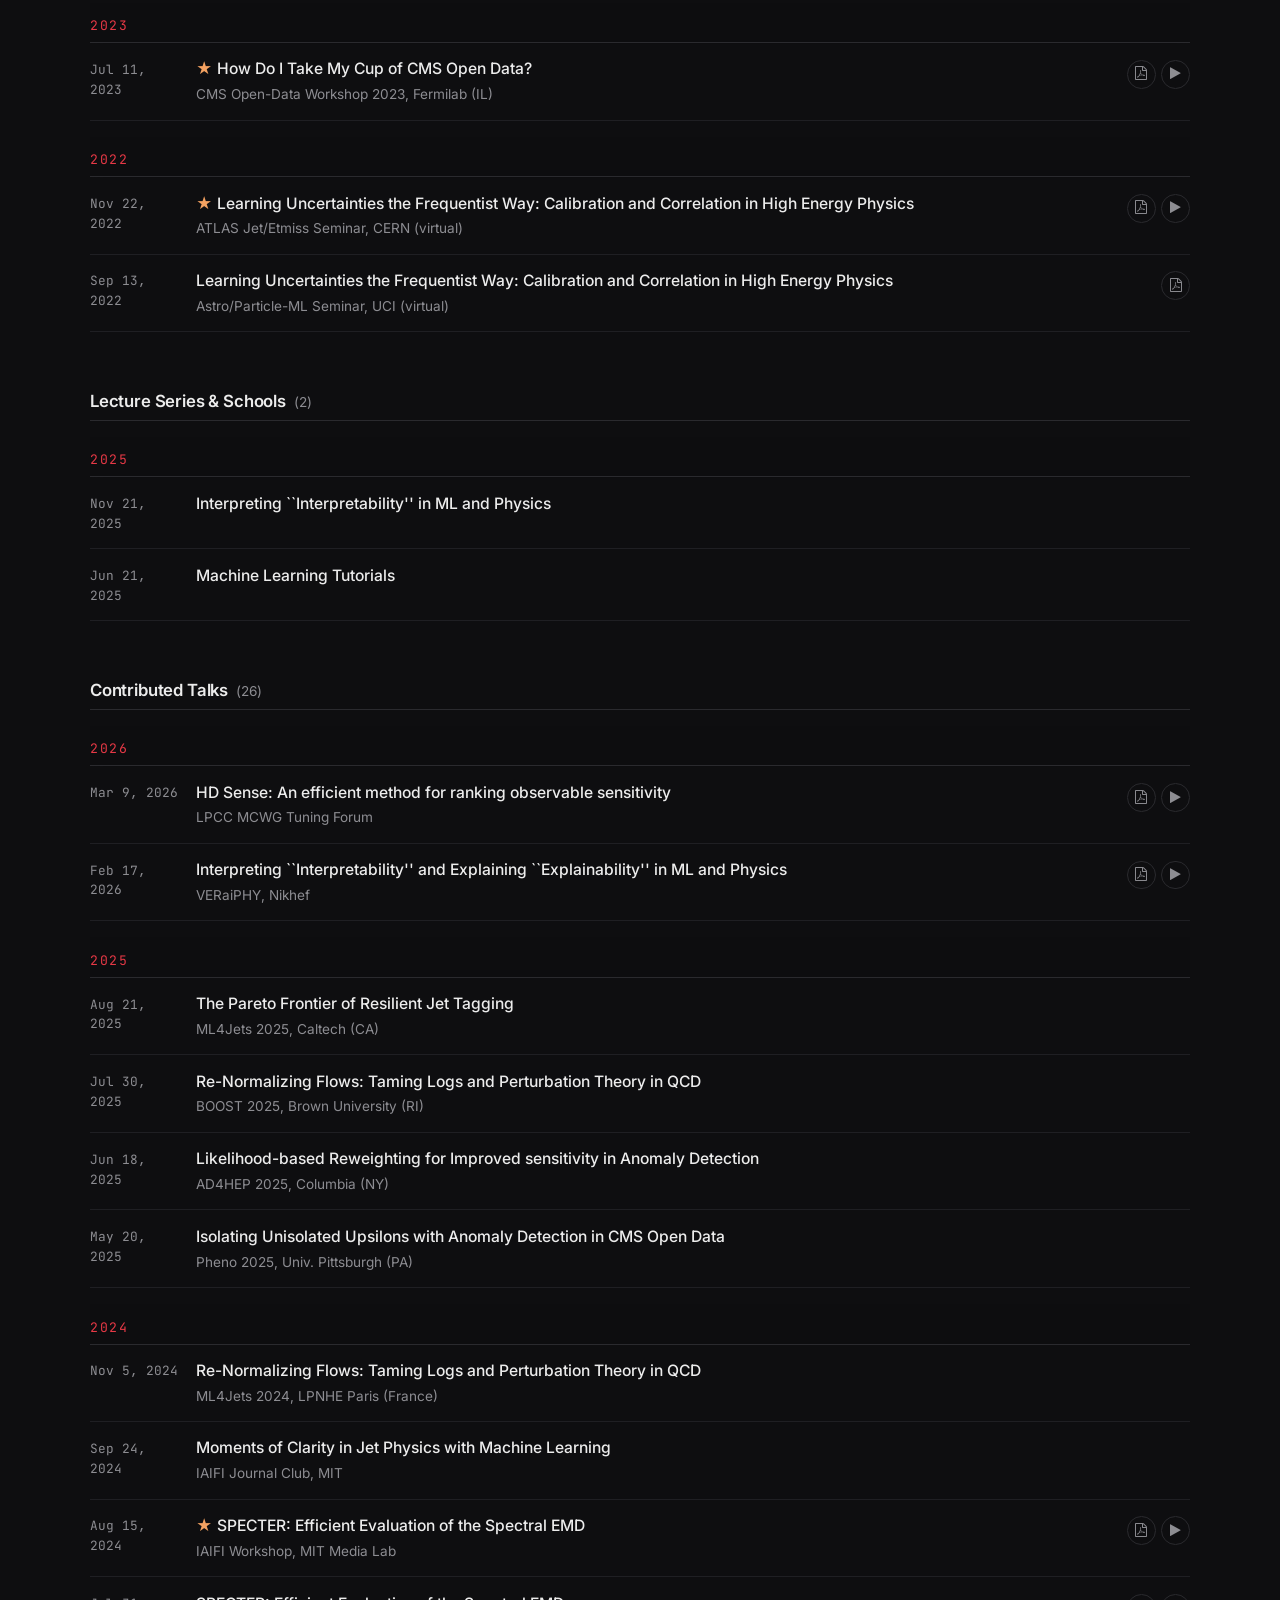
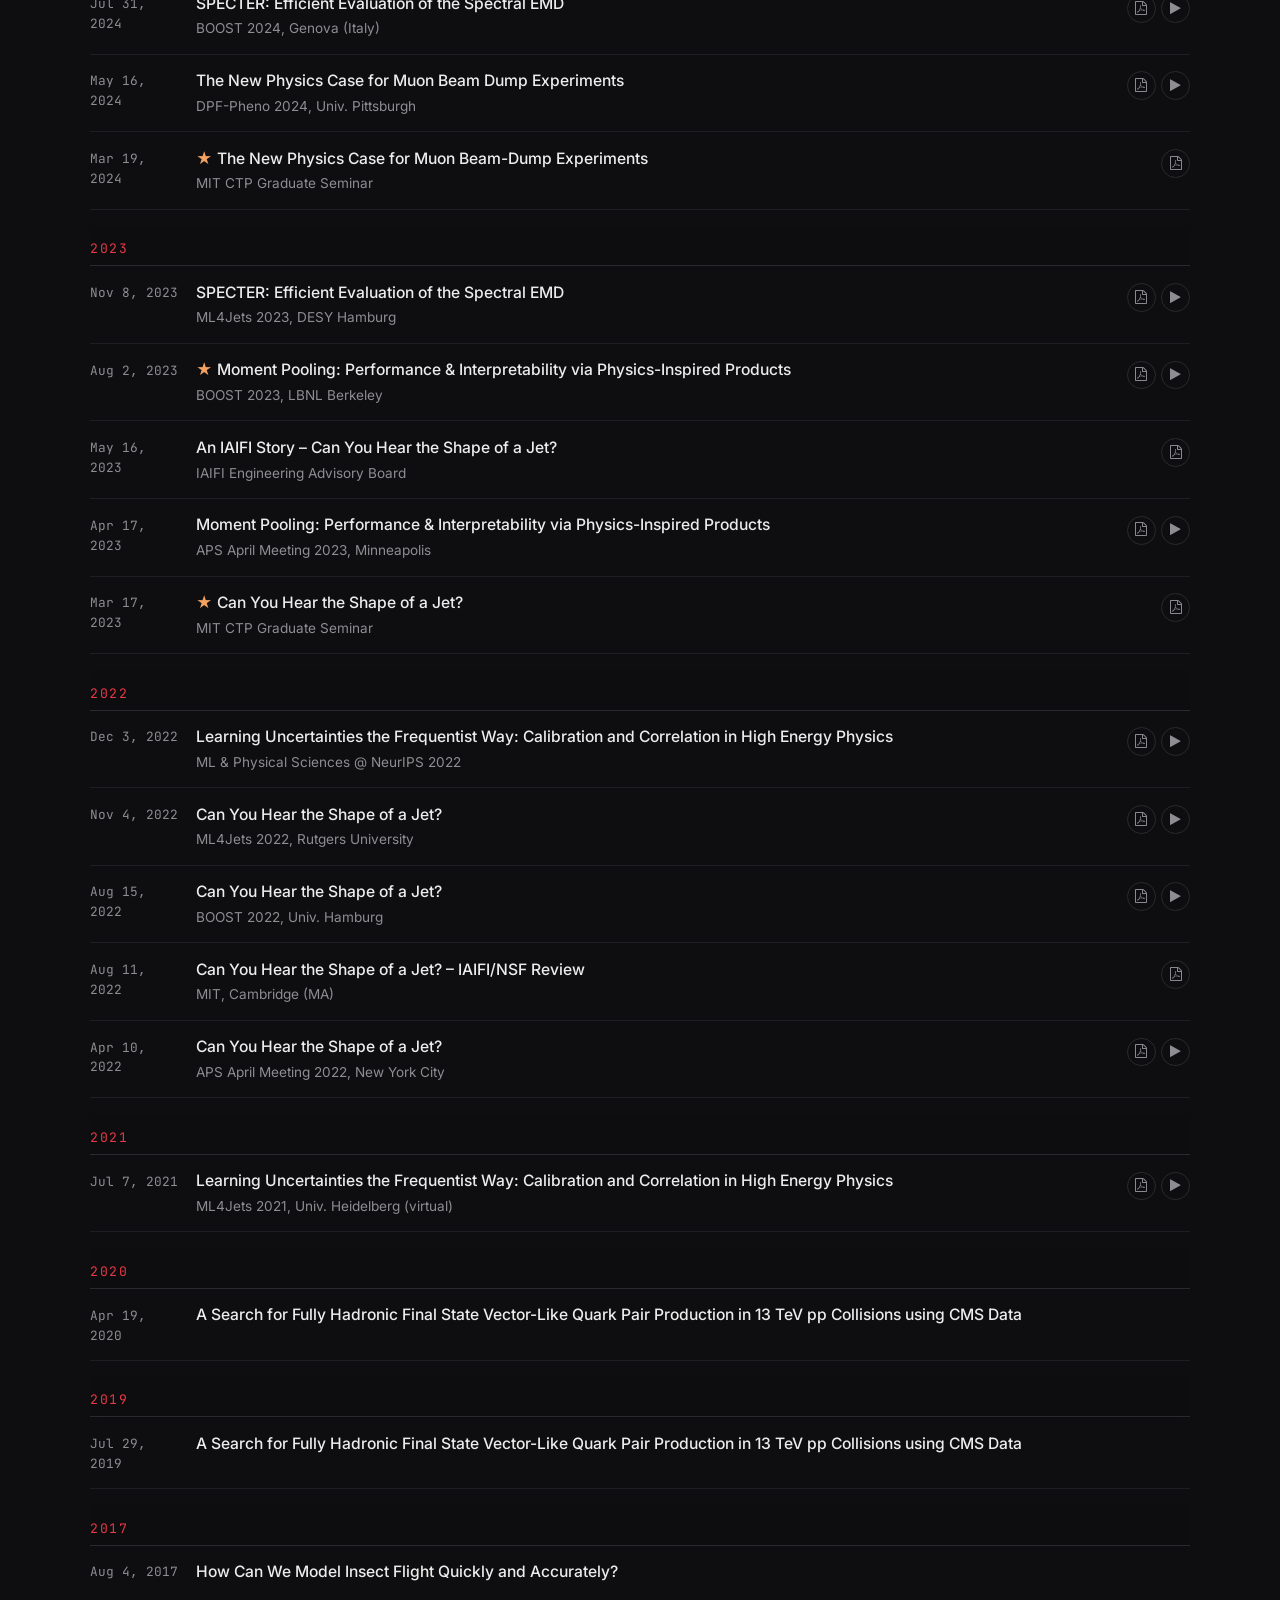
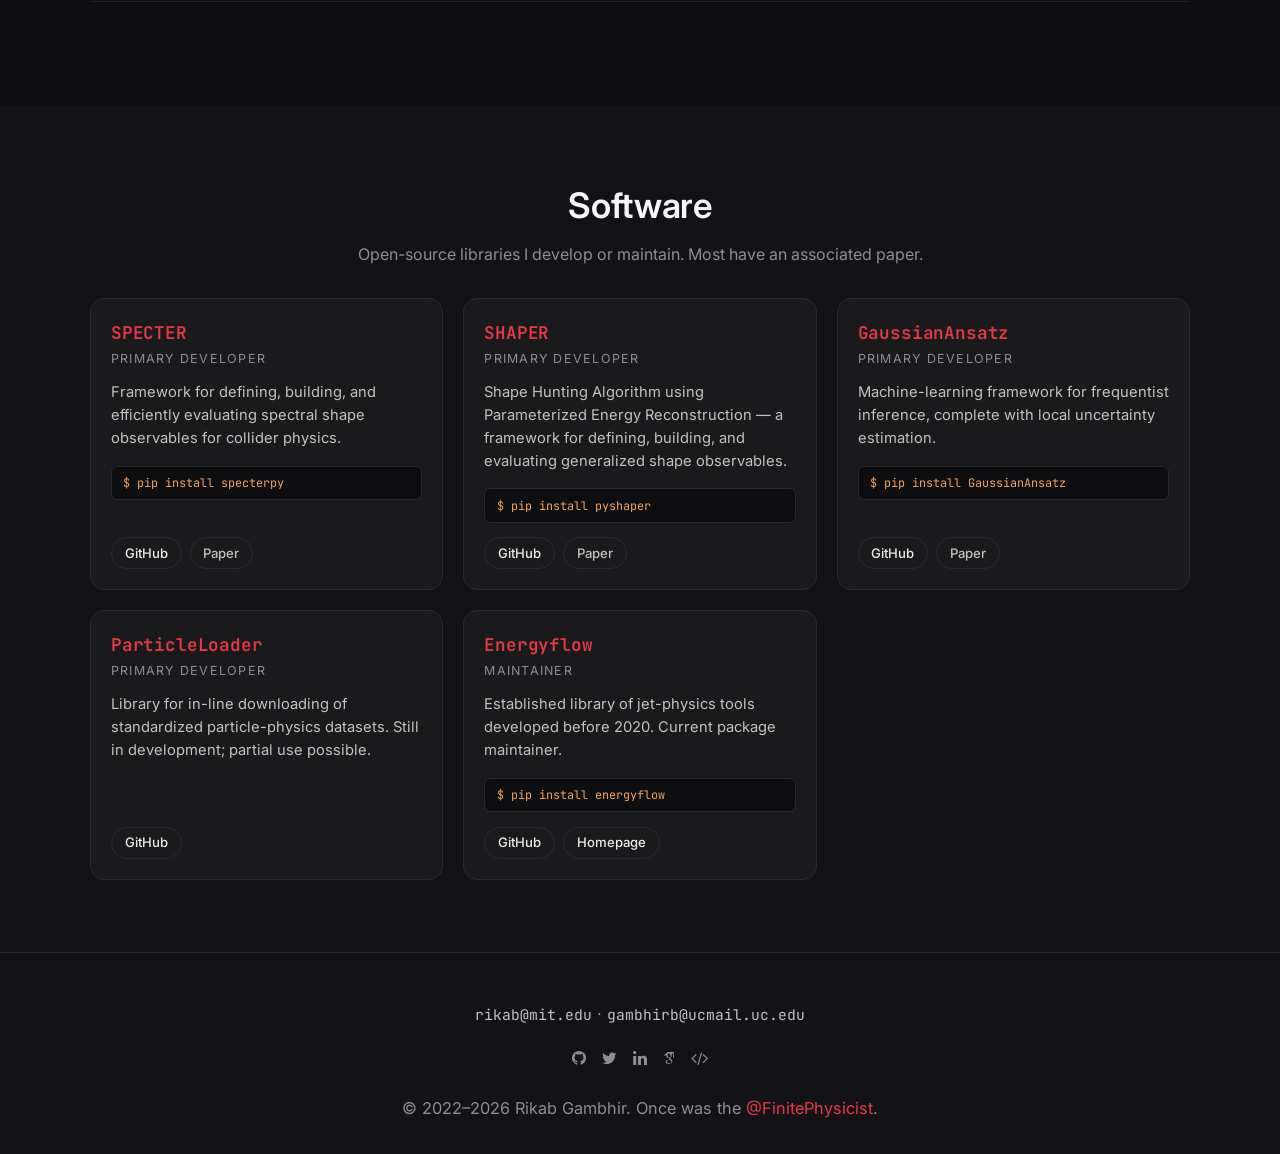
==== commit f2a8897e: "css overhaul" ====
--- a/index.html
+++ b/index.html
@@ -1,221 +1,191 @@
 <!DOCTYPE html>
 <html lang="en">
+<head>
+  <meta charset="utf-8">
+  <meta name="viewport" content="width=device-width, initial-scale=1">
+  <title>Rikab Gambhir, Ph.D.</title>
 
-<head>
-  <title>Rikab Gambhir, Ph.D.</title>
-  <meta charset="utf-8">
+  <meta name="description" content="Rikab Gambhir — theoretical physicist at the University of Cincinnati. Jet physics, QCD, machine learning for collider physics.">
+  <meta property="og:title" content="Rikab Gambhir, Ph.D.">
+  <meta property="og:description" content="Theoretical physicist. Jets, QCD, ML for collider physics.">
+  <meta property="og:type" content="website">
+  <meta property="og:url" content="https://rikabgambhir.com">
+  <meta property="og:image" content="assets/img/fun_headshot.jpg">
+
   <link rel="shortcut icon" href="favicon.ico" type="image/icon">
   <link rel="icon" href="favicon.ico" type="image/icon">
-  <meta name="viewport" content="width=device-width, initial-scale=1">
-  <!-- CDN Imports (CSS & JS) -->
-  <link href="https://stackpath.bootstrapcdn.com/bootstrap/4.3.1/css/bootstrap.min.css" rel="stylesheet"
-    integrity="sha384-ggOyR0iXCbMQv3Xipma34MD+dH/1fQ784/j6cY/iJTQUOhcWr7x9JvoRxT2MZw1T" crossorigin="anonymous">
-  <script src="https://ajax.googleapis.com/ajax/libs/jquery/3.3.1/jquery.min.js"></script>
-  <script src="https://stackpath.bootstrapcdn.com/bootstrap/4.3.1/js/bootstrap.bundle.min.js"
-    integrity="sha384-xrRywqdh3PHs8keKZN+8zzc5TX0GRTLCcmivcbNJWm2rs5C8PRhcEn3czEjhAO9o"
-    crossorigin="anonymous"></script>
 
-  
-  <!-- Custom CSS -->
+  <link rel="preconnect" href="https://fonts.googleapis.com">
+  <link rel="preconnect" href="https://fonts.gstatic.com" crossorigin>
+  <link href="https://fonts.googleapis.com/css2?family=Inter:wght@400;500;600;700&family=JetBrains+Mono:wght@400;500&display=swap" rel="stylesheet">
+
   <link href="assets/font-awesome/css/font-awesome.min.css" rel="stylesheet" type="text/css">
-  <link rel="stylesheet" href="assets/academicons/css/academicons.min.css"/>
-  <link rel="stylesheet" type="text/css" href="css/animations.css">
-  <link rel="stylesheet" type="text/css" href="css/style.css">
-  
-  
-  <!-- Custom JS -->
-  <script src="js/main.js"></script>
-</head>
+  <link rel="stylesheet" href="assets/academicons/css/academicons.min.css">
+  <link rel="stylesheet" href="css/style.css">
+  <link rel="stylesheet" href="css/retro.css">
 
-  <!-- Fonts -->
-  <link href="https://fonts.googleapis.com/css?family=Open+Sans|Roboto&display=swap" rel="stylesheet">
-  <!-- Google Fonts -->
-<link rel="preconnect" href="https://fonts.googleapis.com">
-<link rel="preconnect" href="https://fonts.gstatic.com" crossorigin>
-<link href="https://fonts.googleapis.com/css2?family=Open+Sans:wght@300;400;700&
-              family=Roboto:wght@300;400;700&display=swap"
-      rel="stylesheet">
-
-  <meta name="google-site-verification" content="JY83yB4L21zRVvDarmmI5D7XRR4Pzl5SDU_LKLa7nV4" />
+  <meta name="google-site-verification" content="JY83yB4L21zRVvDarmmI5D7XRR4Pzl5SDU_LKLa7nV4">
 </head>
 
 <body>
-  
 
-  <!--Main Body  -->
-  <header class="text-center py-5 text-white">
-  <img src="assets/img/fun_headshot.jpg" alt="Rikab Gambhir"
-       id="splash-logo" class="rounded-circle mb-3 shadow"
-       loading="lazy">
-  <h1 class="display-5 fw-bold mb-2">Rikab Gambhir</h1>
-  <p class="lead mb-4">Theoretical Physicist &nbsp;•&nbsp; Ph.D., MIT</p>
+  <!-- Viewing-mode toggle (top-left). Flips between modern and retro. -->
+  <button id="viewmode-toggle" type="button" aria-label="Toggle viewing mode">
+    📟 Retro mode
+  </button>
 
+  <!-- Sticky top nav, hidden until you scroll past hero -->
+  <nav id="topnav" class="topnav" aria-label="Page navigation">
+    <a href="#top" class="topnav-brand">Rikab Gambhir</a>
+    <div class="topnav-links">
+      <a href="#about">About</a>
+      <a href="#research">Research</a>
+      <a href="#talks">Talks</a>
+      <a href="#software">Software</a>
+      <a href="assets/pdf/rikab_CV.pdf">CV</a>
+    </div>
+  </nav>
 
-  <!-- Socials -->
-  <div class="container-fluid splash-blurb">
-    <!-- <div class="row justify-content-center socials">
-      <div class="col-lg-6">
-        <p class="fade-in two"> Student researcher interested in beyond Standard Model searches at the Large Hadron Collider as well as various dark matter candidate searches</p>
+  <!-- Hero -->
+  <header id="top" class="hero">
+    <canvas class="hero-canvas" aria-hidden="true"></canvas>
+    <div class="hero-content">
+      <img src="assets/img/fun_headshot.jpg" alt="Rikab Gambhir" class="hero-portrait" loading="eager">
+      <h1 class="hero-name">Rikab Gambhir</h1>
+      <p class="hero-tagline">
+        Theoretical physicist &middot; postdoc, MLHAD Collaboration, University of Cincinnati
+      </p>
+
+      <div class="hero-socials">
+        <a href="https://github.com/rikab" aria-label="GitHub"><i class="fa fa-github"></i></a>
+        <a href="https://twitter.com/cornkab" aria-label="Twitter"><i class="fa fa-twitter"></i></a>
+        <a href="https://www.linkedin.com/in/rikab-gambhir-457375136" aria-label="LinkedIn"><i class="fa fa-linkedin"></i></a>
+        <a href="https://scholar.google.com/citations?hl=en&user=RkNe2TQAAAAJ" aria-label="Google Scholar"><i class="ai ai-google-scholar"></i></a>
+        <a href="https://inspirehep.net/authors/3088466?ui-citation-summary=true" aria-label="INSPIRE-HEP"><i class="ai ai-inspire"></i></a>
+        <a href="mailto:gambhirb@ucmail.uc.edu" aria-label="Email"><i class="fa fa-envelope"></i></a>
       </div>
-    </div> -->
-    <div class="row justify-content-center socials">
 
-      <a class="btn btn-light btn-social fade-in two" href="https://github.com/rikab"><i
-          class="fa fa-github"></i></a>
-      <a class="btn btn-light btn-social fade-in three" href="https://twitter.com/cornkab"><i
-          class="fa fa-twitter"></i></a>
-
-      <a class="btn btn-light fade-in btn-social four" href="https://www.linkedin.com/in/rikab-gambhir-457375136"><i
-          class="fa fa-linkedin"></i></a>
-
-        <a class="btn btn-light fade-in btn-social four" href="https://scholar.google.com/citations?hl=en&view_op=list_works&authuser=3&gmla=AJsN-F7fjk7SfJMbdl9JJ4hibFTlbazwsDWem6LDvvUZMd6tZSIjPIkFzSJvTdxq_LXSOjM6JGsSfdQl_aJX03GyfG9DEAtvChq0BcuOXrfIK52IDn7i--g&user=RkNe2TQAAAAJ"><i
-            class="ai ai-google-scholar"></i></a>
-
-    </div>
-  </div>
-
-  <!-- Buttons -->
-  <div class="container-fluid">
-    <div class="row justify-content-center pseudo-nav">
-      <div class="col-lg-2">
-        <a class="btn btn-light btn-bounce fade-in four" href="./assets/pdf/rikab_CV.pdf">CV</a>
-      </div>
-      <div class="col-lg-2">
-        <a class="btn btn-light btn-bounce fade-in five page-scroll smoothScroll" href="#about_me">About Me</a>
-      </div>
-      <div class="col-lg-2">
-        <a class="btn btn-light btn-bounce fade-in five page-scroll smoothScroll" href="#research">Research</a>
-      </div>
-      <div class="col-lg-2">
-        <a class="btn btn-light btn-bounce fade-in five page-scroll smoothScroll" href="#talks">Presentations</a>
+      <div class="hero-cta">
+        <a class="btn btn-primary" href="assets/pdf/rikab_CV.pdf">Curriculum Vitae</a>
+        <a class="btn" href="#research">Research</a>
+        <a class="btn" href="#talks">Talks</a>
       </div>
     </div>
-  </div>
+  </header>
 
- 
-<!-- ---------- About ---------- -->
-<section id="about" class="container py-5 text-white" >   <!-- remove section-light --> 
-   <h2 class="mb-3">About Me</h2>
-  <p>
-    I’m a postdoctoral fellow at the
-    <a href="https://www.artsci.uc.edu/natural-sciences/physics.html" target="_blank" rel="noopener">University of Cincinnati</a>.
-    My background spans particle physics, optimal transport, and machine learning.
-  </p>
+  <main>
+    <!-- About -->
+    <section id="about" class="section">
+      <div class="section-inner narrow">
+        <h2>About</h2>
+        <p>
+          I&rsquo;m a postdoctoral researcher with the
+          <a href="https://mlhad.org" target="_blank" rel="noopener">MLHAD Collaboration</a>
+          at the <a href="https://www.uc.edu/" target="_blank" rel="noopener">University of Cincinnati</a>.
+          I work at the intersection of <strong>jet physics</strong>, <strong>QCD</strong>, and
+          <strong>machine learning</strong> &mdash; building tools and observables that make
+          collider physics easier to reason about.
+        </p>
+        <p>
+          Before Cincinnati I was a graduate student and research specialist at the
+          <a href="https://physics.mit.edu/" target="_blank" rel="noopener">MIT Center for Theoretical Physics</a>,
+          working with <a href="http://jthaler.net/" target="_blank" rel="noopener">Jesse Thaler</a>.
+          My thesis is &ldquo;Metrics, Muons, Models, Moments, Measurements, Machine Learning and More:
+          A Manifesto on Collider Physics&rdquo;.
+        </p>
+        <p class="about-meta">
+          Reach me at <a href="mailto:gambhirb@ucmail.uc.edu">gambhirb@ucmail.uc.edu</a>.
+          Full history is in the <a href="assets/pdf/rikab_CV.pdf">CV</a>.
+        </p>
+      </div>
+    </section>
 
-  <div class="row g-5 pt-4">
-    <div class="col-md-4">
-      <h3>Research Interests</h3>
-      <ul class="list-unstyled ms-3">
-        <li>Jet substructure & QCD</li>
-        <li>Future colliders</li>
-        <li>Beyond the Standard Model</li>
-        <li>Optimal transport & ML</li>
-      </ul>
+    <!-- Featured research -->
+    <section id="featured" class="section">
+      <div class="section-inner">
+        <h2>Featured Research</h2>
+        <p class="section-blurb">A few papers I'd recommend starting with.</p>
+        <div id="featuredCards" class="grid grid-featured"></div>
+      </div>
+    </section>
+
+    <!-- All research -->
+    <section id="research" class="section section-alt">
+      <div class="section-inner">
+        <h2>All Research <span class="count" id="researchCount"></span></h2>
+        <p class="section-blurb">
+          Click any card to read the abstract, copy the BibTeX, or jump to the talks I gave on it.
+        </p>
+        <div id="researchCards" class="grid grid-cards"></div>
+      </div>
+    </section>
+
+    <!-- Talks -->
+    <section id="talks" class="section">
+      <div class="section-inner">
+        <h2>Talks <span class="count" id="talkCount"></span></h2>
+        <p class="section-blurb">
+          Selected presentations. <span class="featured-mark" aria-hidden="true">★</span> marks
+          my recommended version of a given talk.
+        </p>
+
+        <div class="filterbar" role="region" aria-label="Filter talks">
+          <div class="filter-segmented" role="tablist" aria-label="View mode">
+            <button class="seg is-active" data-view="sections" type="button">By type</button>
+            <button class="seg" data-view="combined" type="button">All combined</button>
+          </div>
+          <label class="filter-control">
+            Year
+            <select id="yearFilter" aria-label="Filter by year">
+              <option value="">all</option>
+            </select>
+          </label>
+          <div class="filter-chips" id="topicFilter" aria-label="Filter by topic"></div>
+          <label class="filter-toggle">
+            <input type="checkbox" id="featuredOnly">
+            featured only
+          </label>
+          <button id="clearFilters" class="filter-clear" type="button">clear</button>
+        </div>
+
+        <div id="talkList" class="talk-list"></div>
+      </div>
+    </section>
+
+    <!-- Software -->
+    <section id="software" class="section section-alt">
+      <div class="section-inner">
+        <h2>Software</h2>
+        <p class="section-blurb">
+          Open-source libraries I develop or maintain. Most have an associated paper.
+        </p>
+        <div id="softwareCards" class="grid grid-software"></div>
+      </div>
+    </section>
+  </main>
+
+  <footer class="site-footer">
+    <div class="section-inner narrow footer-inner">
+      <div class="footer-block">
+        <p>
+          <code>rikab@mit.edu</code> &middot;
+          <code>gambhirb@ucmail.uc.edu</code>
+        </p>
+        <p class="footer-socials">
+          <a href="https://github.com/rikab" aria-label="GitHub"><i class="fa fa-github"></i></a>
+          <a href="https://twitter.com/cornkab" aria-label="Twitter"><i class="fa fa-twitter"></i></a>
+          <a href="https://www.linkedin.com/in/rikab-gambhir-457375136" aria-label="LinkedIn"><i class="fa fa-linkedin"></i></a>
+          <a href="https://scholar.google.com/citations?hl=en&user=RkNe2TQAAAAJ" aria-label="Google Scholar"><i class="ai ai-google-scholar"></i></a>
+          <a href="https://github.com/rikab/rikab.github.io" aria-label="Site source"><i class="fa fa-code"></i></a>
+        </p>
+      </div>
+      <p class="footer-fineprint">
+        &copy; 2022&ndash;<span id="footerYear"></span> Rikab Gambhir.
+        Once was the <a href="https://twitter.com/finitephysicist">@FinitePhysicist</a>.
+      </p>
     </div>
-    <div class="col-md-8">
-      <h3>Education</h3>
-      <ul class="list-unstyled ms-3">
-        <li><strong>Ph.D., Theoretical Physics</strong>, MIT (2020‑2025)<br>
-            Advisor: <a href="http://jthaler.net/">Jesse Thaler</a></li>
-        <li class="mt-2"><strong>B.S., Physics / Math / Applied Sci.</strong>,
-            Rutgers University (2016‑2020) – <i>summa cum laude</i><br>
-            Advisor: <a href="http://cgisvr.physics.rutgers.edu/cgi-bin/physdb/genpip.pl?Schnetzer">Stephen Schnetzer</a></li>
-      </ul>
-    </div>
-  </div>
-</section>
+  </footer>
 
-<!-- ---------- Research ---------- -->
-<section id="research" class="bg-dark text-white py-5">
-  <div class="container">
-    <h2 class="mb-4">Research & Publications</h2>
-    <div id="researchCards" class="vstack gap-4"></div>
-  </div>
-</section>
-
-<!-- ---------- Talks ---------- -->
-<section id="talks" class="py-5">
-  <div class="container">
-    <h2 class="mb-4">Presentations</h2>
-    <p>
-      Items marked with <span class="text-danger">★</span> are my recommended versions.
-    </p>
-    <div id="talkCards" class="vstack gap-4"></div>
-  </div>
-</section>
-
-</main>
-
-<!-- ---------- Footer ---------- -->
-<footer id="footer" class="bg-dark text-light text-center py-4 mt-auto">
-  <p class="mb-1">Questions? <code>gambhirb@ucmail.uc.edu</code></p>
-  <p class="mb-0">&copy; 2022‑<span id="year"></span> Rikab Gambhir.</p>
-</footer>
-
-<!-- ---------- Bootstrap JS ---------- -->
-<script defer src="https://cdn.jsdelivr.net/npm/bootstrap@5.3.3/dist/js/bootstrap.bundle.min.js"
-        integrity="sha384-K57mjh4mQ1yQMoyuJcaiWTa5lVzP4cPBmEczmKSVYLS6URp7Ldv2XYxAPrxhXXJs"
-        crossorigin="anonymous"></script>
-
-<!-- ---------- Card generator ---------- -->
-<script type="module">
-  import { researchData, talkData } from './data.js';
-
-  /* ----- Research cards ----- */
-  const rRoot = document.getElementById('researchCards');
-  researchData.forEach(p => {
-    const card = document.createElement('div');
-    card.className = 'card floating-box';
-    card.innerHTML = `
-      <div class="card-body">
-        <h3 class="card-title">${p.title}</h3>
-        <div class="row g-4">
-          <div class="col-md-5">
-            <img src="${p.img}" class="img-fluid rounded shadow" alt=""
-                 loading="lazy">
-          </div>
-          <div class="col-md-7">
-            <p class="card-subtitle text-muted mb-2">
-              ${p.authors} — ${p.date}
-            </p>
-            <p>${p.blurb}</p>
-            ${p.links.map(
-              l => `<a href="${l.href}" class="btn btn-sm btn-dark me-2"
-                       target="_blank" rel="noopener">${l.text}</a>`
-            ).join('')}
-          </div>
-        </div>
-      </div>`;
-    rRoot.appendChild(card);
-  });
-
-  /* ----- Talk cards ----- */
-  const tRoot = document.getElementById('talkCards');
-  talkData.forEach(cat => {
-    const wrap = document.createElement('div');
-    wrap.className = 'card floating-box';
-    wrap.innerHTML = `
-      <div class="card-body">
-        <h3 class="card-title">${cat.category}</h3>
-        <ul class="list-unstyled mb-0">
-          ${cat.items.map(t => `
-            <li class="mb-2">
-              ${t.featured ? '<span class="text-danger">★</span> ' : ''}
-              <a href="${t.video ?? t.slides}" target="_blank" rel="noopener">
-                ${t.title}
-              </a>,
-              ${t.where}, ${t.date}.
-              ${t.slides
-                ? ` <a href="${t.slides}" target="_blank" rel="noopener">[slides]</a>`
-                : ''}
-            </li>`).join('')}
-        </ul>
-      </div>`;
-    tRoot.appendChild(wrap);
-  });
-
-  /* dynamic footer year */
-  document.getElementById('year').textContent = new Date().getFullYear();
-</script>
+  <script type="module" src="js/main.js"></script>
 </body>
-</html>+</html>
--- a/css/style.css
+++ b/css/style.css
@@ -1,328 +1,857 @@
+/* =============================================================================
+   Rikab Gambhir — site styles
+   Design tokens, layout, and components. Hand-rolled (no Bootstrap).
+   ========================================================================== */
+
+:root {
+  /* palette */
+  --bg:           #0e0e10;
+  --bg-alt:       #131317;
+  --surface:      #1a1a1d;
+  --surface-2:    #222226;
+  --border:       #2a2a2e;
+  --border-soft:  #1f1f23;
+  --text:         #ececec;
+  --text-soft:    #c2c2c2;
+  --muted:        #8d8d92;
+  --accent:       #e63946;          /* primary red */
+  --accent-soft:  #ff6b6b;
+  --accent-2:     #f4a261;          /* warm amber */
+  --accent-2-soft:#ffd29a;
+  --shadow-sm:    0 1px 2px rgba(0,0,0,.4);
+  --shadow:       0 4px 16px rgba(0,0,0,.45), 0 1px 2px rgba(0,0,0,.5);
+  --shadow-lg:    0 12px 32px rgba(0,0,0,.55);
+
+  /* type */
+  --font-sans: 'Inter', system-ui, -apple-system, 'Segoe UI', Roboto, sans-serif;
+  --font-mono: 'JetBrains Mono', ui-monospace, SFMono-Regular, Consolas, monospace;
+
+  /* layout */
+  --radius: 10px;
+  --radius-lg: 14px;
+  --maxw: 1100px;
+  --maxw-narrow: 880px;
+  --gutter: clamp(1rem, 3vw, 2rem);
+
+  /* timing */
+  --t-fast: 120ms cubic-bezier(.4,0,.2,1);
+  --t: 220ms cubic-bezier(.4,0,.2,1);
+}
+
+/* ---------- reset-ish ---------- */
+*, *::before, *::after { box-sizing: border-box; }
+html { scroll-behavior: smooth; }
 body {
-    background-color: #141414;
-}
+  margin: 0;
+  font-family: var(--font-sans);
+  font-weight: 400;
+  font-size: 16px;
+  line-height: 1.55;
+  color: var(--text);
+  background: var(--bg);
+  -webkit-font-smoothing: antialiased;
+  -moz-osx-font-smoothing: grayscale;
+}
+img { max-width: 100%; display: block; }
+button { font-family: inherit; }
 
 a {
-    color: rgba(255, 0, 0, 0.623);
-}
-
-.col{
-    vertical-align: top;
-}
-
-
-
-.navbar-custom {
-    background-color: #303030;
-    border-color: #E7E7E7;
-    box-shadow: 0 2px 2px -2px rgba(0, 0, 0, .2);
-}
-
-.splash {
-    
-    background-image: linear-gradient( rgba(0, 0, 0, 0.7), rgba(0, 0, 0, 0.7) ), url('../assets/img/Feynman_Banner_Web_Small_Devices.jpg');
-    background-color: #141414b2;
-    background-attachment: local;
-    background-size: cover;
-    padding-top: 15vh;
-    padding-bottom: 17vh;
-    align-content: center;
-    align-items: center;
-    text-align: center;
-    vertical-align: middle;
-
-}
-/*
-@media (min-width: 1200px) {
-    .splash {
-        background-image: linear-gradient( rgba(0, 0, 0, 0.3), rgba(0, 0, 0, 0.5) ), url('../assets/img/Feynman_Banner_Web.jpg');
-        background-attachment: local;
-        background-size: cover;
-    }
-}
-*/
-.splash h1 {
-    font-family: 'FontAwesome', sans-serif;
-    font-weight: lighter;
-    color: white;
-    font-size: calc(10px + 5vmin);
-    padding-bottom: 1vh;
-    opacity: 1;
-}
-
-.splash h2 {
-    color:#9e9e9e;
-    font-family: 'FontAwesome', sans-serif;
-    font-weight: lighter;
-    opacity: 1;
-}
-
-#splash-logo {
-    margin-bottom: 5vh;
-    height: 28vh;
-    border-radius: 50%;
-    opacity: 1;
-}
-#splash-boxy-logo {
-    margin: 7vh;
-    height: 25vh;
-    opacity: 1;
-}
-
-.splash .pseudo-nav {
-    text-align: center;
-    align-items: center;
-    align-self: center;
-    align-content: center;
-    margin-left: 10%;
-    margin-right: 10%;
-    opacity: 1;
-}
-.splash .socials {
-    text-align: center;
-    align-items: center;
-    align-self: center;
-    align-content: center;
-    margin-left: auto;
-    margin-right: auto;
-    padding-bottom: 0vh;
-    opacity: 1;
-}
-
-.splash-blurb {
-    text-align: center;
-    align-items: center;
-    align-self: center;
-    align-content: center;
-    margin-left: auto;
-    margin-right: auto;
-    font-size: calc(10px + 0.85vmin);
-    padding-bottom: 2vh;
-    opacity: 1;
-}
-
-.splash-blurb p {
-    color:white;
-    font-family: 'FontAwesome', sans-serif;
-    font-weight: lighter;
-    opacity: 1;
-}
-
-
-
-.splash .row {
-    width: 80%;
-    opacity: 1;
-}
-
+  color: var(--accent);
+  text-decoration: none;
+  transition: color var(--t-fast);
+}
+a:hover { color: var(--accent-soft); }
+
+h1, h2, h3, h4 {
+  font-weight: 600;
+  letter-spacing: -0.01em;
+  color: #f6f6f6;
+  margin: 0 0 .5em;
+}
+h2 { font-size: clamp(1.6rem, 2.6vw, 2rem); }
+h3 { font-size: 1.15rem; }
+p  { margin: 0 0 1em; }
+
+code {
+  font-family: var(--font-mono);
+  font-size: .9em;
+  color: var(--accent-2);
+  background: var(--surface);
+  padding: 0.1em 0.4em;
+  border-radius: 4px;
+  border: 1px solid var(--border);
+}
+
+/* ---------- top nav (sticky, hidden until scrolled past hero) ---------- */
+.topnav {
+  position: fixed;
+  top: 0; left: 0; right: 0;
+  z-index: 50;
+  display: flex;
+  align-items: center;
+  justify-content: space-between;
+  padding: .65rem var(--gutter);
+  background: rgba(14,14,16,.85);
+  backdrop-filter: blur(10px);
+  border-bottom: 1px solid var(--border);
+  transform: translateY(-110%);
+  transition: transform var(--t);
+}
+.topnav.is-visible { transform: translateY(0); }
+
+.topnav-brand {
+  font-weight: 600;
+  color: var(--text);
+  letter-spacing: -0.01em;
+}
+.topnav-brand:hover { color: var(--accent); }
+
+.topnav-links {
+  display: flex;
+  gap: 1.25rem;
+  font-size: .92rem;
+}
+.topnav-links a {
+  color: var(--text-soft);
+}
+.topnav-links a:hover,
+.topnav-links a.is-active {
+  color: var(--accent);
+}
+
+/* ---------- hero ---------- */
+.hero {
+  position: relative;
+  min-height: 88vh;
+  padding: 6rem var(--gutter) 4rem;
+  display: flex;
+  align-items: center;
+  justify-content: center;
+  text-align: center;
+  overflow: hidden;
+  background:
+    radial-gradient(ellipse at 50% 0%, rgba(230,57,70,.18), transparent 60%),
+    radial-gradient(ellipse at 80% 80%, rgba(244,162,97,.08), transparent 60%),
+    var(--bg);
+}
+.hero-canvas {
+  position: absolute; inset: 0;
+  width: 100%; height: 100%;
+  opacity: .55;
+  pointer-events: none;
+}
+.hero-content { position: relative; z-index: 1; }
+
+.hero-portrait {
+  width: clamp(220px, 32vw, 340px);
+  height: clamp(220px, 32vw, 340px);
+  border-radius: 50%;
+  object-fit: cover;
+  margin: 0 auto 2rem;
+  box-shadow: 0 0 0 5px rgba(230,57,70,.18), var(--shadow-lg);
+}
+.hero-name {
+  font-size: clamp(2.4rem, 6vw, 4rem);
+  font-weight: 700;
+  letter-spacing: -0.03em;
+  margin: 0 0 .35em;
+}
+.hero-tagline {
+  color: var(--text-soft);
+  font-size: clamp(1rem, 1.6vw, 1.15rem);
+  margin: 0 auto 1.8rem;
+  max-width: 38rem;
+}
+
+.hero-socials {
+  display: flex;
+  gap: 1rem;
+  justify-content: center;
+  font-size: 1.4rem;
+  margin-bottom: 1.6rem;
+}
+.hero-socials a {
+  color: var(--text-soft);
+  width: 2.4rem; height: 2.4rem;
+  display: inline-flex; align-items: center; justify-content: center;
+  border-radius: 50%;
+  border: 1px solid var(--border);
+  background: rgba(0,0,0,.2);
+  transition: all var(--t-fast);
+}
+.hero-socials a:hover {
+  color: var(--accent);
+  border-color: var(--accent);
+  transform: translateY(-2px);
+}
+
+.hero-cta {
+  display: flex;
+  gap: .75rem;
+  justify-content: center;
+  flex-wrap: wrap;
+}
+
+/* ---------- buttons ---------- */
+.btn {
+  display: inline-flex;
+  align-items: center;
+  gap: .4rem;
+  padding: .55rem 1.1rem;
+  border-radius: 999px;
+  font-weight: 500;
+  font-size: .95rem;
+  background: transparent;
+  color: var(--text);
+  border: 1px solid var(--border);
+  cursor: pointer;
+  transition: all var(--t-fast);
+  text-decoration: none;
+}
+.btn:hover {
+  border-color: var(--accent);
+  color: var(--accent);
+  background: rgba(230,57,70,.06);
+}
+.btn-primary {
+  background: var(--accent);
+  border-color: var(--accent);
+  color: #fff;
+}
+.btn-primary:hover {
+  background: var(--accent-soft);
+  border-color: var(--accent-soft);
+  color: #fff;
+}
+.btn-sm {
+  padding: .3rem .8rem;
+  font-size: .82rem;
+}
+.btn-ghost {
+  border: 1px solid var(--border);
+  color: var(--text-soft);
+}
+
+/* ---------- sections ---------- */
 .section {
-    text-align: center;
-    align-content: center;
-    align-items: center;
-    padding: 5vh;
-}
-
-.section p {
-    text-align: left;
-    font-size: 20px;
-}
-
-.section p a {
-    font-weight: bold;
-}
-
-.section h1 {
-    padding-bottom: 2.5vh;
-}
-
+  padding: clamp(3rem, 8vh, 6rem) var(--gutter);
+}
+.section-alt { background: var(--bg-alt); }
+.section-inner {
+  max-width: var(--maxw);
+  margin: 0 auto;
+}
+.section-inner.narrow { max-width: var(--maxw-narrow); }
 .section h2 {
-    padding-bottom: 10px;
-}
-
-.section h3 {
-    padding-bottom: 10px;
-}
-
-.section-dark {
-    background-color: #252525;
-    color: lightgrey;
-}
-
-.section-light {
-    background-color: rgb(243, 243, 243);
-    color: #404040;
-}
-
-.section-light h1 {
-    color: #404040;
-}
-
-.section-box {
-    background-color: #252525;
-    color: #404040;
-}
-
-.section-box .container {
-    background-color: lightgrey;
-    padding: 5vh;
-    color: #404040;
-    border-radius: 5px;
-    box-shadow: 0 4px 8px 0 rgba(0, 0, 0, 0.2), 0 6px 20px 0 rgba(0, 0, 0, 0.19);
-    margin-top: auto;
-    margin-bottom: auto;
-}
-
-footer {
-    background-color: black;
-    color: lightgrey;
-    padding-top: 5vh;
-    padding-bottom: 5vh;
-    text-align: center;
-    align-content: center;
-    align-items: center;
-}
-
-.footer-link {
-    color: #acacac;
-    font-size: 16px;
-    text-decoration: underline;
-}
-
-.footer-link:hover {
-    color: #d1d1d1;
-}
-
-footer h6 {
-    font-size: 16px;
-    color: #acacac;
-}
-
-.floating-box {
-
-    background-color: white;
-    box-shadow: 0 4px 8px 0 rgba(0, 0, 0, 0.2), 0 6px 20px 0 rgba(0, 0, 0, 0.19);
-    border-width: 0px;
-}
-
-.btn-bounce {
-    margin-top: 15px;
-    border: 1px solid #fff;
-    border-radius: 5px;
-    width: 100%;
-    font-size: 18px;
-    color: #fff;
-    background: rgba(0, 0, 0, 0.4);
-    margin-top: 1.5vh;
-    margin-bottom: 1.5vh;
-}
-
-.btn-bounce:hover, .btn-bounce:focus {
-    color: #fff;
-    background: rgba(255, 255, 255, .2);
-}
-
-
-.btn-social {
-    margin-top: 0px;
-    border: 0px solid #fff;
-    border-radius: auto;
-    font-size: 24px;
-    width: auto;
-    height: auto;
-    color: #fff;
-    background: rgba(0, 0, 0, 0);
-    margin-left: 12px;
-    margin-right: 12px;
-}
-
-#profile-pic {
-    width: 95%;
-    border-radius: 50%;
-    margin-top: 30px;
-    margin-bottom: 30px;
-}
-
-.wrapper {
-    height: 100%;
-    width: 100%;
-    margin: 0;
-    padding: 0;
-    border: 0;
-}
-
-.wrapper td {
-    vertical-align: middle;
-    text-align: center;
-}
-
-.card-text{
-    color: inherit;
-    align-content: center;
-    text-align: center;
-    size: inherit;
-    
-}
-
-.card-body{
-    color: #404040;
-}
-.card-img-top{
-
-    object-fit: fill;
-    width: 100%;
-
-}
-
-.see-more{
-    margin: 5vh;
-    min-width: 10vw;
-}
-
-.section-blurb{
-    text-align: center;
-    padding-bottom: 2.5vh;
-}
-code {
-    color:#252525;
-    background-color: rgb(226, 226, 226);
-    padding-left: 2px;
-    padding-right: 2px;
-    border-radius: 2pt;
-}
-
-
-
-
-
-/* ---------- hero name visibility ---------- */
-header h1 {
-  color:#fff !important;          /* pure white */
-  margin-bottom:.25rem;           /* breathing room under the name */
-}
-
-/* ---------- About section: light text on dark bg ---------- */
-/* Easiest: just make that section dark */
-#about {
-  background:#111;                /* same charcoal as research section */
-  color:#eee;
-}
-#about a { color:#ff3b3b; }        /* keep MIT‑red links visible */
-#about a:hover{ color:#ff6464; }
-
-/* ---------- Card background lighter ---------- */
-.card.floating-box{
-  background:#262626 !important;  /* mid‑grey instead of near‑black   */
-  border:1px solid #333;          /* subtle outline                   */
-}
-.card.floating-box h3{ color:#ff3b3b; }   /* keep red titles */
-
-/* ---------- Typography fix ---------- */
-body         { color:#dcdcdc; }                /* default light‑grey */
-section#about p,
-section#about li,
-section#about ul { color:#dcdcdc; }            /* ensure white-ish in about */
-h1,h2,h3,h4  { color:#f5f5f5; }                /* brighter headings */
-
-/* make sure paragraphs don’t inherit Bootstrap's muted class inadvertently */
-.text-muted:not(.card-subtitle) { color:#b0b0b0 !important; }
-
+  font-size: clamp(1.7rem, 3vw, 2.2rem);
+  margin: 0 0 .25em;
+  text-align: center;
+}
+.section h2 .count {
+  font-weight: 400;
+  font-size: .55em;
+  color: var(--muted);
+  margin-left: .4em;
+  vertical-align: middle;
+}
+.section-blurb {
+  color: var(--muted);
+  margin: 0 auto 2rem;
+  max-width: 60ch;
+  text-align: center;
+}
+/* In the narrow About section: comfortable reading column */
+.section-inner.narrow p {
+  max-width: 65ch;
+  margin-left: auto;
+  margin-right: auto;
+  font-size: 1.02rem;
+  line-height: 1.7;
+}
+.section-inner.narrow .about-meta {
+  font-size: .92rem;
+  color: var(--muted);
+  text-align: center;
+}
+
+/* ---------- grids ---------- */
+.grid { display: grid; gap: 1.25rem; }
+.grid-featured {
+  grid-template-columns: repeat(auto-fit, minmax(280px, 1fr));
+}
+.grid-cards {
+  grid-template-columns: 1fr;
+}
+.grid-software {
+  grid-template-columns: repeat(auto-fit, minmax(280px, 1fr));
+}
+
+/* ---------- paper card ---------- */
+.card {
+  position: relative;
+  background: var(--surface);
+  border: 1px solid var(--border);
+  border-radius: var(--radius-lg);
+  overflow: hidden;
+  transition: border-color var(--t-fast), transform var(--t-fast), box-shadow var(--t-fast);
+}
+.card:hover {
+  border-color: var(--accent);
+  box-shadow: var(--shadow);
+}
+.card-row {
+  display: grid;
+  grid-template-columns: 220px 1fr;
+  gap: 1.25rem;
+  padding: 1.25rem;
+}
+@media (max-width: 720px) {
+  .card-row { grid-template-columns: 1fr; }
+}
+.card-thumb {
+  width: 100%;
+  aspect-ratio: 1 / 1;
+  background: var(--surface-2);
+  border-radius: var(--radius);
+  overflow: hidden;
+  border: 1px solid var(--border);
+}
+.card-thumb img {
+  width: 100%; height: 100%;
+  object-fit: cover;
+}
+.card-body { display: flex; flex-direction: column; min-width: 0; }
+.card-title {
+  color: var(--text);
+  font-size: 1.18rem;
+  margin: 0 0 .35rem;
+  line-height: 1.3;
+}
+.card-meta {
+  font-size: .85rem;
+  color: var(--muted);
+  margin: 0 0 .6rem;
+}
+.card-meta .self { color: var(--text); font-weight: 500; }
+.card-blurb {
+  color: var(--text-soft);
+  font-size: .95rem;
+  margin: 0 0 .8rem;
+}
+.card-tags {
+  display: flex;
+  flex-wrap: wrap;
+  gap: .35rem;
+  margin: 0 0 .8rem;
+}
+.tag {
+  font-family: var(--font-mono);
+  font-size: .72rem;
+  padding: .15rem .55rem;
+  border-radius: 999px;
+  background: rgba(244,162,97,.1);
+  color: var(--accent-2);
+  border: 1px solid rgba(244,162,97,.25);
+}
+.card-links {
+  display: flex;
+  flex-wrap: wrap;
+  gap: .4rem;
+  margin-top: auto;
+}
+.card-links .btn {
+  font-size: .82rem;
+  padding: .3rem .8rem;
+}
+
+.card-star {
+  position: absolute;
+  top: .8rem; right: .9rem;
+  color: var(--accent-2);
+  font-size: 1.1rem;
+  pointer-events: none;
+  filter: drop-shadow(0 1px 2px rgba(0,0,0,.6));
+}
+
+/* April Fools / joke paper card — gold treatment */
+.card-joke {
+  background: linear-gradient(180deg, rgba(244,162,97,.06), rgba(244,162,97,.02));
+  border-color: rgba(244,162,97,.55);
+  box-shadow: 0 0 0 1px rgba(244,162,97,.15) inset, var(--shadow);
+}
+.card-joke:hover {
+  border-color: var(--accent-2);
+  box-shadow: 0 0 18px -4px rgba(244,162,97,.45), var(--shadow);
+}
+.card-joke .card-title { color: var(--accent-2); }
+.card-joke .card-thumb {
+  background: rgba(244,162,97,.06);
+  border-color: rgba(244,162,97,.4);
+  display: flex;
+  align-items: center;
+  justify-content: center;
+}
+.card-joke .card-thumb img {
+  object-fit: contain;
+  padding: 1.5rem;
+  filter: drop-shadow(0 0 16px rgba(244,162,97,.35));
+}
+.card-joke .card-tags .tag,
+.card-joke .joke-badge {
+  background: rgba(244,162,97,.18);
+  color: var(--accent-2);
+  border-color: rgba(244,162,97,.55);
+}
+.joke-badge {
+  position: absolute;
+  top: .8rem; right: .9rem;
+  font-family: var(--font-mono);
+  font-size: .68rem;
+  letter-spacing: .08em;
+  text-transform: uppercase;
+  padding: .2rem .55rem;
+  border-radius: 999px;
+  border: 1px solid;
+  z-index: 1;
+}
+
+/* expand toggle */
+.card-expand {
+  display: block;
+  width: 100%;
+  text-align: center;
+  padding: .55rem;
+  background: var(--surface-2);
+  color: var(--muted);
+  border: none;
+  border-top: 1px solid var(--border);
+  cursor: pointer;
+  font-size: .85rem;
+  transition: color var(--t-fast), background var(--t-fast);
+}
+.card-expand:hover {
+  color: var(--accent);
+  background: rgba(230,57,70,.06);
+}
+.card-expand .chev { display: inline-block; transition: transform var(--t); }
+.card.is-open .card-expand .chev { transform: rotate(180deg); }
+
+.card-detail {
+  display: none;
+  padding: 1.25rem 1.5rem 1.5rem;
+  border-top: 1px solid var(--border-soft);
+  background: var(--bg-alt);
+}
+.card.is-open .card-detail { display: block; }
+.card-detail h4 {
+  font-size: .8rem;
+  font-weight: 600;
+  text-transform: uppercase;
+  letter-spacing: .08em;
+  color: var(--muted);
+  margin: 1.25rem 0 .5rem;
+}
+.card-detail h4:first-child { margin-top: 0; }
+.card-abstract { color: var(--text-soft); }
+.card-bibtex {
+  position: relative;
+  background: var(--bg);
+  border: 1px solid var(--border);
+  border-radius: var(--radius);
+  padding: .8rem 1rem;
+  font-family: var(--font-mono);
+  font-size: .82rem;
+  line-height: 1.5;
+  color: var(--text-soft);
+  white-space: pre;
+  overflow-x: auto;
+}
+.copy-btn {
+  position: absolute;
+  top: .5rem; right: .5rem;
+  background: var(--surface);
+  color: var(--text-soft);
+  border: 1px solid var(--border);
+  border-radius: 6px;
+  padding: .25rem .55rem;
+  font-size: .72rem;
+  cursor: pointer;
+  transition: all var(--t-fast);
+}
+.copy-btn:hover { color: var(--accent); border-color: var(--accent); }
+.copy-btn.copied { color: var(--accent-2); border-color: var(--accent-2); }
+
+.related-talks {
+  list-style: none;
+  margin: 0; padding: 0;
+  display: flex;
+  flex-direction: column;
+  gap: .35rem;
+}
+.related-talks a {
+  color: var(--text-soft);
+  font-size: .9rem;
+  display: inline-block;
+}
+.related-talks a:hover { color: var(--accent); }
+
+/* featured cards (in 'featured' grid) — single column, square thumb on top */
+.grid-featured .card-row {
+  grid-template-columns: 1fr;
+  text-align: left;
+}
+.grid-featured .card-thumb {
+  aspect-ratio: 1 / 1;
+  max-width: 320px;
+  margin: 0 auto;
+}
+
+/* ---------- talks ---------- */
+.filterbar {
+  display: flex;
+  flex-wrap: wrap;
+  align-items: center;
+  gap: .9rem;
+  padding: .9rem 1rem;
+  margin: 0 0 1.5rem;
+  background: var(--surface);
+  border: 1px solid var(--border);
+  border-radius: var(--radius);
+}
+.filter-control {
+  display: inline-flex;
+  align-items: center;
+  gap: .45rem;
+  font-size: .85rem;
+  color: var(--muted);
+}
+.filter-control select {
+  background: var(--bg);
+  color: var(--text);
+  border: 1px solid var(--border);
+  padding: .3rem .55rem;
+  border-radius: 6px;
+  font: inherit;
+  cursor: pointer;
+}
+.filter-chips {
+  display: flex;
+  flex-wrap: wrap;
+  gap: .35rem;
+  flex: 1;
+  min-width: 200px;
+}
+.chip {
+  background: transparent;
+  color: var(--text-soft);
+  border: 1px solid var(--border);
+  border-radius: 999px;
+  padding: .2rem .7rem;
+  font-size: .78rem;
+  font-family: var(--font-mono);
+  cursor: pointer;
+  transition: all var(--t-fast);
+}
+.chip:hover { border-color: var(--accent); color: var(--accent); }
+.chip.is-active {
+  background: var(--accent);
+  border-color: var(--accent);
+  color: #fff;
+}
+.filter-toggle {
+  display: inline-flex;
+  align-items: center;
+  gap: .4rem;
+  font-size: .85rem;
+  color: var(--text-soft);
+  cursor: pointer;
+}
+.filter-toggle input { accent-color: var(--accent); }
+.filter-clear {
+  background: transparent;
+  color: var(--muted);
+  border: 1px solid var(--border);
+  border-radius: 6px;
+  padding: .25rem .7rem;
+  font-size: .8rem;
+  cursor: pointer;
+  transition: all var(--t-fast);
+}
+.filter-clear:hover { color: var(--accent); border-color: var(--accent); }
+
+.talk-list {
+  display: flex;
+  flex-direction: column;
+  gap: 0;
+}
+
+/* segmented "By type / All combined" toggle */
+.filter-segmented {
+  display: inline-flex;
+  border: 1px solid var(--border);
+  border-radius: 999px;
+  overflow: hidden;
+  background: var(--bg);
+}
+.filter-segmented .seg {
+  background: transparent;
+  color: var(--text-soft);
+  border: none;
+  padding: .35rem .9rem;
+  font-size: .82rem;
+  cursor: pointer;
+  transition: all var(--t-fast);
+}
+.filter-segmented .seg:hover { color: var(--accent); }
+.filter-segmented .seg.is-active {
+  background: var(--accent);
+  color: #fff;
+}
+
+/* category section headings (sections view) */
+.talk-cat-block { margin-bottom: 2rem; }
+.cat-header {
+  font-size: 1.05rem;
+  font-weight: 600;
+  color: var(--text);
+  margin: 1.5rem 0 .25rem;
+  padding-bottom: .35rem;
+  border-bottom: 1px solid var(--border);
+  display: flex;
+  align-items: baseline;
+  gap: .5rem;
+}
+.cat-header .count {
+  font-weight: 400;
+  font-size: .85rem;
+  color: var(--muted);
+}
+.talk-cat-block:first-child .cat-header { margin-top: 0; }
+
+/* category badge (combined view) */
+.cat-badge {
+  display: inline-block;
+  font-family: var(--font-mono);
+  font-size: .65rem;
+  font-weight: 500;
+  letter-spacing: .06em;
+  text-transform: uppercase;
+  padding: .1rem .45rem;
+  border-radius: 4px;
+  margin-right: .5rem;
+  vertical-align: middle;
+  border: 1px solid currentColor;
+  background: rgba(255,255,255,.02);
+}
+.cat-invited     { color: var(--accent); }
+.cat-lectures    { color: var(--accent-2); }
+.cat-contributed { color: var(--text-soft); }
+.year-header {
+  position: sticky;
+  top: 50px;
+  background: rgba(14,14,16,.92);
+  backdrop-filter: blur(8px);
+  font-family: var(--font-mono);
+  font-size: .82rem;
+  letter-spacing: .12em;
+  color: var(--accent);
+  padding: .85rem 0 .35rem;
+  margin-top: 1rem;
+  border-bottom: 1px solid var(--border);
+  z-index: 1;
+}
+.year-header:first-child { margin-top: 0; }
+
+.talk-row {
+  display: grid;
+  grid-template-columns: 90px 1fr auto;
+  gap: 1rem;
+  align-items: start;
+  padding: .9rem 0;
+  border-bottom: 1px solid var(--border-soft);
+  cursor: pointer;
+  transition: background var(--t-fast);
+}
+.talk-row:hover { background: rgba(230,57,70,.04); }
+.talk-row.is-open { background: rgba(230,57,70,.05); }
+
+.talk-date {
+  font-family: var(--font-mono);
+  font-size: .8rem;
+  color: var(--muted);
+  padding-top: .15rem;
+}
+.talk-main { min-width: 0; }
+.talk-title {
+  color: var(--text);
+  font-weight: 500;
+  font-size: .98rem;
+  margin: 0 0 .15rem;
+}
+.talk-row.is-featured .talk-title::before {
+  content: '★';
+  color: var(--accent-2);
+  margin-right: .3rem;
+}
+.talk-where {
+  font-size: .85rem;
+  color: var(--muted);
+}
+.talk-icons {
+  display: flex;
+  gap: .35rem;
+  align-items: center;
+  padding-top: .15rem;
+}
+.talk-icon {
+  color: var(--muted);
+  width: 1.8rem; height: 1.8rem;
+  display: inline-flex; align-items: center; justify-content: center;
+  border: 1px solid var(--border);
+  border-radius: 50%;
+  font-size: .85rem;
+  transition: all var(--t-fast);
+}
+.talk-icon:hover {
+  color: var(--accent);
+  border-color: var(--accent);
+}
+
+.talk-detail {
+  display: none;
+  grid-column: 1 / -1;
+  padding: .8rem 0 0;
+  margin-top: .6rem;
+  border-top: 1px dashed var(--border);
+  color: var(--text-soft);
+  font-size: .92rem;
+}
+.talk-row.is-open .talk-detail { display: block; }
+.talk-detail .meta-line {
+  font-size: .82rem;
+  color: var(--muted);
+  margin-bottom: .5rem;
+}
+
+@media (max-width: 600px) {
+  .talk-row {
+    grid-template-columns: 1fr;
+    gap: .25rem;
+  }
+  .talk-icons { padding-top: .35rem; }
+  .year-header { top: 0; }
+}
+
+/* ---------- software cards ---------- */
+.sw-card {
+  background: var(--surface);
+  border: 1px solid var(--border);
+  border-radius: var(--radius-lg);
+  padding: 1.25rem;
+  display: flex;
+  flex-direction: column;
+  transition: border-color var(--t-fast), transform var(--t-fast);
+}
+.sw-card:hover {
+  border-color: var(--accent);
+  transform: translateY(-2px);
+}
+.sw-name {
+  font-family: var(--font-mono);
+  font-weight: 600;
+  font-size: 1.1rem;
+  color: var(--accent);
+  margin: 0 0 .15rem;
+}
+.sw-role {
+  font-size: .78rem;
+  color: var(--muted);
+  text-transform: uppercase;
+  letter-spacing: .1em;
+  margin: 0 0 .8rem;
+}
+.sw-blurb {
+  color: var(--text-soft);
+  font-size: .92rem;
+  margin: 0 0 1rem;
+}
+.sw-install {
+  background: var(--bg);
+  border: 1px solid var(--border);
+  border-radius: 6px;
+  padding: .45rem .7rem;
+  font-family: var(--font-mono);
+  font-size: .82rem;
+  color: var(--accent-2);
+  display: flex;
+  align-items: center;
+  justify-content: space-between;
+  gap: .5rem;
+  margin: 0 0 .9rem;
+}
+.sw-links {
+  display: flex;
+  gap: .5rem;
+  margin-top: auto;
+  flex-wrap: wrap;
+}
+
+/* ---------- footer ---------- */
+.site-footer {
+  background: var(--bg-alt);
+  border-top: 1px solid var(--border);
+  padding: 3rem var(--gutter) 2rem;
+  color: var(--muted);
+  text-align: center;
+}
+.footer-block code {
+  background: transparent;
+  border: none;
+  color: var(--text-soft);
+  padding: 0;
+}
+.footer-socials {
+  display: flex;
+  justify-content: center;
+  gap: 1rem;
+  font-size: 1.2rem;
+  margin: 1rem 0 1.4rem;
+}
+.footer-socials a { color: var(--muted); }
+.footer-socials a:hover { color: var(--accent); }
+.footer-fineprint {
+  font-size: .82rem;
+  color: var(--muted);
+  margin: 0;
+}
+
+/* ---------- featured mark + count ---------- */
+.featured-mark { color: var(--accent-2); }
+
+/* ---------- fade-in on scroll ---------- */
+.fade-in {
+  opacity: 0;
+  transform: translateY(12px);
+  transition: opacity 600ms ease, transform 600ms ease;
+}
+.fade-in.is-visible {
+  opacity: 1;
+  transform: none;
+}
+
+/* ---------- accessibility / motion ---------- */
+@media (prefers-reduced-motion: reduce) {
+  html { scroll-behavior: auto; }
+  *, *::before, *::after {
+    transition: none !important;
+    animation: none !important;
+  }
+  .hero-canvas { display: none; }
+}
+
+::selection { background: var(--accent); color: #fff; }
+:focus-visible {
+  outline: 2px solid var(--accent);
+  outline-offset: 2px;
+  border-radius: 4px;
+}
--- a/css/retro.css
+++ b/css/retro.css
@@ -0,0 +1,640 @@
+/* =============================================================================
+   retro.css — 1990s viewing mode
+   ----------------------------------------------------------------------------
+   Every rule below is scoped under `body.retro`. Modern site is untouched.
+
+   Edit liberally. The first block is the palette (six tokens); change those
+   and the whole retro look re-themes. Sections below are grouped by area
+   (hero / cards / talks / footer / decorations).
+   ========================================================================== */
+
+body.retro {
+  /* ---------- palette (one place to retheme everything) ---------- */
+  --r-bg:        #008080;     /* CGA teal */
+  --r-fg:        #ffff00;     /* default yellow text on teal */
+  --r-paper:     #c0c0c0;     /* Win95 grey panel */
+  --r-paper-2:   #ffffff;     /* white "page" */
+  --r-link:      #0000ee;     /* unvisited blue */
+  --r-link-vis:  #551a8b;     /* visited purple */
+  --r-link-act:  #ff0000;
+  --r-pink:      #ff00ff;
+  --r-green:     #00ff00;
+  --r-cyan:      #00ffff;
+  --r-orange:    #ff8c00;
+
+  /* tiled SVG starfield (no asset file required) */
+  background:
+    var(--r-bg)
+    url("data:image/svg+xml;utf8,<svg xmlns='http://www.w3.org/2000/svg' width='32' height='32'><g fill='%23ffff00' opacity='0.85'><circle cx='4' cy='4' r='1'/><circle cx='14' cy='9' r='0.7'/><circle cx='24' cy='5' r='0.9'/><circle cx='8' cy='18' r='0.6'/><circle cx='20' cy='22' r='1'/><circle cx='28' cy='28' r='0.8'/></g></svg>")
+    repeat;
+  color: var(--r-fg);
+  font-family: 'Times New Roman', Times, serif;
+  font-size: 16px;
+  text-align: center;            /* center EVERYTHING — peak 90s */
+}
+
+/* ---------- toggle button (also styled in modern mode for placement) ---------- */
+#viewmode-toggle {
+  position: fixed;
+  top: 14px; left: 14px;
+  z-index: 100;
+  font-family: var(--font-sans);
+  font-size: .82rem;
+  padding: .35rem .8rem;
+  background: var(--surface);
+  color: var(--text);
+  border: 1px solid var(--border);
+  border-radius: 999px;
+  cursor: pointer;
+  transition: all var(--t-fast);
+}
+#viewmode-toggle:hover {
+  border-color: var(--accent);
+  color: var(--accent);
+}
+body.retro #viewmode-toggle {
+  font-family: 'MS Sans Serif', 'Times New Roman', serif;
+  font-size: 13px;
+  background: var(--r-paper);
+  color: #000;
+  border: 3px outset #ffffff;
+  border-radius: 0;
+  padding: 4px 14px;
+  font-weight: bold;
+  box-shadow: 2px 2px 0 #000;
+}
+body.retro #viewmode-toggle:active { border-style: inset; }
+
+/* ============================================================================
+   GLOBAL RETRO RULES
+   ========================================================================= */
+body.retro a            { color: var(--r-link); text-decoration: underline; }
+body.retro a:visited    { color: var(--r-link-vis); }
+body.retro a:active     { color: var(--r-link-act); }
+body.retro a:hover      { color: #000; background: #ffff00; }
+body.retro code         { font-family: 'Courier New', monospace; background: #000; color: var(--r-green); border: 0; padding: 0 4px; }
+body.retro p            { line-height: 1.45; }
+body.retro h1, body.retro h2, body.retro h3, body.retro h4 {
+  font-family: 'Comic Sans MS', 'Chalkboard SE', cursive;
+  letter-spacing: 0;
+  margin: .3em auto;
+  text-align: center;
+}
+body.retro hr {
+  height: 8px;
+  border: 0;
+  background: linear-gradient(90deg, #ff0000, #ff8c00, #ffff00, #00ff00, #00ffff, #0000ff, #ff00ff);
+  margin: 2rem auto;
+  width: 90%;
+}
+body.retro .hero-canvas { display: none; }       /* kill the Feynman canvas */
+
+/* ============================================================================
+   TOP NAV: classic horizontal list of links separated by pipes
+   ========================================================================= */
+body.retro .topnav {
+  position: static;
+  transform: none;
+  background: var(--r-paper);
+  border-bottom: 4px ridge #ffd700;
+  padding: 6px 12px;
+  backdrop-filter: none;
+  text-align: center;
+  display: block;
+}
+body.retro .topnav-brand { display: none; }
+body.retro .topnav-links {
+  display: inline-block;
+  font-family: 'Times New Roman', serif;
+  font-size: 14px;
+}
+body.retro .topnav-links a { color: var(--r-link) !important; margin: 0 6px; }
+body.retro .topnav-links a + a::before { content: ' | '; color: #000; }
+body.retro .topnav-links a.is-active { color: var(--r-link-act) !important; }
+
+/* ============================================================================
+   "Welcome!" banner (injected by JS)
+   ========================================================================= */
+body.retro .retro-welcome {
+  margin: 18px auto 6px;
+  font-family: 'Comic Sans MS', cursive;
+  font-size: 1.6rem;
+  color: var(--r-pink);
+  text-shadow: 2px 2px 0 #000, 4px 4px 0 #ffff00;
+  animation: retro-wiggle 1.6s ease-in-out infinite;
+}
+
+/* ============================================================================
+   HERO
+   ========================================================================= */
+body.retro .hero {
+  background: transparent;
+  border-bottom: 6px ridge #ffd700;
+  min-height: auto;
+  padding: 1.5rem 1rem 2rem;
+  text-align: center;
+}
+body.retro .hero-content { display: block; }
+body.retro .hero-portrait {
+  width: 200px; height: 200px;
+  border: 8px ridge #ffd700;
+  border-radius: 0;
+  box-shadow: 6px 6px 0 #000, 12px 12px 0 var(--r-pink);
+  margin: 0 auto 1rem;
+}
+body.retro .hero-name {
+  font-family: 'Impact', 'Comic Sans MS', cursive;
+  font-size: clamp(2.6rem, 8vw, 5.5rem);
+  letter-spacing: 0;
+  background: linear-gradient(180deg, #ff00ff, #ff8000, #ffff00, #00ff00, #00ffff);
+  -webkit-background-clip: text;
+  background-clip: text;
+  color: transparent;
+  -webkit-text-stroke: 2px #000;
+  text-shadow: 5px 5px 0 #ff00ff;
+  margin: .2em 0;
+}
+body.retro .hero-tagline {
+  display: inline-block;
+  background: #000;
+  color: var(--r-green);
+  font-family: 'Courier New', monospace;
+  font-style: normal;
+  border: 3px inset #888;
+  padding: 4px 14px;
+}
+
+body.retro .hero-socials a {
+  border-radius: 0;
+  border: 2px outset #ffffff;
+  background: var(--r-paper);
+  color: #000;
+}
+body.retro .hero-socials a:hover { color: var(--r-link-act); transform: none; background: #ffff00; }
+
+/* generic .btn = Win95 button */
+body.retro .btn,
+body.retro .hero-cta .btn {
+  font-family: 'MS Sans Serif', 'Times New Roman', serif;
+  font-size: 13px;
+  font-weight: bold;
+  background: var(--r-paper);
+  color: #000;
+  border: 3px outset #ffffff;
+  border-radius: 0;
+  padding: 5px 14px;
+  text-decoration: none;
+}
+body.retro .btn:hover { background: #ffff80; color: #000; border-color: #ffffff; }
+body.retro .btn:active { border-style: inset; }
+body.retro .btn-primary { background: #ffff00; }
+
+/* ============================================================================
+   "Under construction" / live counter banner (injected by JS)
+   ========================================================================= */
+body.retro .retro-decor {
+  text-align: center;
+  background: #000;
+  color: var(--r-green);
+  font-family: 'Courier New', monospace;
+  padding: 12px;
+  border-top: 4px ridge #ffd700;
+  border-bottom: 4px ridge #ffd700;
+}
+body.retro .retro-decor .construction {
+  display: inline-block;
+  background: #ffff00;
+  color: #000;
+  padding: 4px 16px;
+  border: 3px solid #000;
+  margin: 6px;
+  font-weight: bold;
+  font-family: 'Impact', 'Comic Sans MS', cursive;
+  letter-spacing: 2px;
+  background-image:
+    repeating-linear-gradient(45deg, transparent, transparent 6px, rgba(0,0,0,.7) 6px, rgba(0,0,0,.7) 12px);
+}
+body.retro .retro-decor .construction span {
+  background: #ffff00;
+  padding: 0 8px;
+}
+body.retro .retro-decor .counter {
+  display: inline-block;
+  background: #000;
+  color: var(--r-green);
+  border: 2px inset #888;
+  padding: 2px 12px;
+  font-family: 'Courier New', monospace;
+  letter-spacing: 6px;
+  font-weight: bold;
+}
+body.retro .retro-decor .netscape {
+  color: var(--r-fg);
+  font-style: italic;
+  margin: 6px 12px;
+}
+
+/* ============================================================================
+   Marquee
+   ========================================================================= */
+body.retro .retro-marquee {
+  font-family: 'Comic Sans MS', cursive;
+  font-size: 1.3rem;
+  color: var(--r-pink);
+  background: #ffff00;
+  border-top: 4px ridge #ffd700;
+  border-bottom: 4px ridge #ffd700;
+  padding: 6px 0;
+}
+
+/* ============================================================================
+   SECTIONS
+   ========================================================================= */
+body.retro .section { padding: 1rem; background: transparent !important; }
+body.retro .section-inner { max-width: 900px; margin: 0 auto; }
+body.retro .section h2 {
+  display: inline-block;
+  font-family: 'Comic Sans MS', cursive;
+  font-size: 1.7rem;
+  background: linear-gradient(90deg, #ff00ff, #ffff00, #00ffff);
+  color: #000;
+  padding: 6px 22px;
+  border: 4px ridge #ffd700;
+  text-shadow: 1px 1px 0 #fff;
+  text-align: center;
+}
+body.retro .section h2 .count {
+  background: #000;
+  color: var(--r-green);
+  padding: 1px 6px;
+  border: 1px inset #888;
+  font-family: 'Courier New', monospace;
+  font-size: .6em;
+}
+body.retro .section-blurb {
+  text-align: center;
+  background: var(--r-paper);
+  color: #000;
+  font-style: italic;
+  padding: 6px 12px;
+  border: 2px inset #888;
+  max-width: none;
+  margin: 8px auto 16px;
+  display: inline-block;
+}
+
+/* ABOUT */
+body.retro #about .section-inner {
+  background: #ffffe0;
+  border: 6px ridge #ffd700;
+  padding: 24px;
+  color: #000;
+}
+body.retro #about p { color: #000; max-width: none; text-align: center; font-size: 1.05rem; }
+body.retro #about strong { background: #ffff00; color: #000; padding: 0 3px; border-bottom: 2px solid #000; }
+
+/* ============================================================================
+   CARDS — flatten everything. No grid, no shadows, no rounded corners.
+   Each "card" is a centered stacked block. Rainbow HRs between them.
+   ========================================================================= */
+body.retro .grid {
+  display: block !important;
+  max-width: 760px;
+  margin: 0 auto;
+}
+
+body.retro .card {
+  display: block;
+  background: var(--r-paper-2) !important;
+  color: #000;
+  border: 5px ridge #ffd700;
+  border-radius: 0;
+  box-shadow: 8px 8px 0 #000;
+  margin: 0 auto 2rem;
+  padding: 14px 18px;
+  text-align: center;
+  position: relative;
+}
+body.retro .card:hover {
+  border-color: #ffd700;
+  box-shadow: 8px 8px 0 var(--r-pink);
+  transform: none;
+}
+/* card row: stack image + body vertically, both centered */
+body.retro .card-row {
+  display: block !important;
+  grid-template-columns: none !important;
+  text-align: center;
+  padding: 0;
+  gap: 0;
+}
+body.retro .card-thumb {
+  width: 220px; height: 220px;
+  margin: 8px auto 14px;
+  border: 4px ridge #888;
+  background: #fff;
+  aspect-ratio: 1 / 1;
+}
+body.retro .card-body { display: block; text-align: center; }
+body.retro .card-title {
+  font-family: 'Comic Sans MS', cursive;
+  color: var(--r-pink);
+  font-size: 1.35rem;
+  text-shadow: 1px 1px 0 #ffff00;
+  margin: 0 0 .25em;
+}
+body.retro .card-meta { color: #000; font-size: .95rem; margin: .25em auto .5em; }
+body.retro .card-meta .self {
+  background: #ffff00;
+  color: #000;
+  padding: 0 4px;
+  border-bottom: 2px solid #000;
+  font-weight: bold;
+}
+body.retro .card-blurb { color: #000; font-style: italic; margin: 0 auto .8em; max-width: 56ch; }
+body.retro .card-tags { justify-content: center; margin: .25em auto .5em; }
+body.retro .card-tags .tag {
+  font-family: 'Times New Roman', serif;
+  font-size: .85rem;
+  background: var(--r-fg);
+  color: #000;
+  border: 2px outset #ffffff;
+  border-radius: 0;
+  text-transform: uppercase;
+  font-weight: bold;
+  padding: 2px 8px;
+}
+body.retro .card-links { justify-content: center; }
+
+/* Rainbow HR between consecutive paper cards */
+body.retro #researchCards .card + .card::before,
+body.retro #featuredCards .card + .card::before {
+  content: '';
+  display: block;
+  height: 6px;
+  width: 80%;
+  margin: -1.2rem auto 1.2rem;
+  background: linear-gradient(90deg, #ff0000, #ff8c00, #ffff00, #00ff00, #00ffff, #0000ff, #ff00ff);
+}
+
+/* expand toggle */
+body.retro .card-expand {
+  background: var(--r-paper);
+  color: #000;
+  border: 3px outset #ffffff;
+  font-family: 'MS Sans Serif', serif;
+  font-weight: bold;
+  display: block;
+  width: auto;
+  margin: 12px auto;
+  padding: 4px 14px;
+}
+body.retro .card-expand:hover { background: #ffff80; }
+body.retro .card-detail {
+  background: #ffffe0;
+  color: #000;
+  border: 3px ridge #888;
+  margin: .5em auto;
+  text-align: left;
+  padding: 12px;
+}
+body.retro .card-detail h4 {
+  color: var(--r-link-act);
+  text-transform: none;
+  letter-spacing: 0;
+  font-family: 'Comic Sans MS', cursive;
+  text-align: left;
+  border-bottom: 2px dotted #888;
+}
+body.retro .card-bibtex {
+  background: #fff; color: #000;
+  border: 2px inset #888;
+  font-family: 'Courier New', monospace;
+}
+body.retro .copy-btn {
+  background: var(--r-paper);
+  color: #000;
+  border: 2px outset #888;
+  border-radius: 0;
+}
+body.retro .related-talks { padding: 0; list-style: none; }
+body.retro .related-talks li::before { content: '➡️ '; }
+
+/* featured ★ */
+body.retro .card-star {
+  color: #ffff00;
+  text-shadow: 2px 2px 0 var(--r-pink), -2px -2px 0 var(--r-cyan);
+  animation: retro-blink 0.9s steps(2, start) infinite;
+  font-size: 2rem;
+  position: absolute; top: -10px; right: 10px;
+}
+
+/* "NEW!" badge on the most recent paper (injected by JS) */
+body.retro .new-badge {
+  display: inline-block;
+  background: #ff0000;
+  color: #ffff00;
+  font-family: 'Impact', 'Comic Sans MS', cursive;
+  padding: 4px 12px;
+  border: 3px ridge #ffff00;
+  margin-bottom: 8px;
+  animation: retro-blink 0.7s steps(2, start) infinite;
+  text-shadow: 2px 2px 0 #000;
+  letter-spacing: 2px;
+}
+
+/* April Fools card */
+body.retro .card-joke {
+  background: linear-gradient(180deg, #ffe0a0, #ffd060) !important;
+  border: 6px ridge var(--r-pink);
+  box-shadow: 10px 10px 0 var(--r-pink);
+}
+body.retro .card-joke .card-title { color: #c00; }
+body.retro .joke-badge {
+  background: #ffff00;
+  color: #c00;
+  border: 2px ridge #c00;
+  border-radius: 0;
+  font-family: 'Comic Sans MS', cursive;
+  text-transform: none;
+  position: static;
+  display: inline-block;
+  margin: 0 0 .25em;
+}
+
+/* ============================================================================
+   FILTER BAR
+   ========================================================================= */
+body.retro .filterbar {
+  background: var(--r-paper);
+  border: 4px ridge #ffffff;
+  border-radius: 0;
+  color: #000;
+  display: block;
+  padding: 12px;
+  text-align: center;
+}
+body.retro .filterbar > * { margin: 4px 8px; }
+body.retro .filter-control { color: #000; }
+body.retro .filter-control select {
+  background: #fff; color: #000; border: 2px inset #888; border-radius: 0;
+  font-family: 'Times New Roman', serif;
+  padding: 2px 4px;
+}
+body.retro .chip,
+body.retro .filter-segmented .seg,
+body.retro .filter-clear {
+  background: var(--r-paper);
+  color: #000;
+  border: 2px outset #ffffff;
+  border-radius: 0;
+  font-family: 'MS Sans Serif', 'Times New Roman', serif;
+  font-weight: bold;
+  text-transform: none;
+  letter-spacing: 0;
+  padding: 3px 10px;
+}
+body.retro .chip.is-active,
+body.retro .filter-segmented .seg.is-active {
+  background: #ffff00;
+  color: #000;
+  border-style: inset;
+}
+body.retro .filter-segmented {
+  border: 2px ridge #888;
+  border-radius: 0;
+  background: var(--r-paper);
+  display: inline-flex;
+}
+body.retro .filter-toggle { color: #000; }
+
+/* ============================================================================
+   TALKS LIST
+   ========================================================================= */
+body.retro .talk-list { text-align: left; max-width: 800px; margin: 0 auto; }
+body.retro .talk-cat-block {
+  background: var(--r-paper-2);
+  color: #000;
+  border: 4px ridge #ffd700;
+  padding: 12px 20px;
+  margin-bottom: 1.5rem;
+}
+body.retro .cat-header {
+  font-family: 'Comic Sans MS', cursive;
+  background: var(--r-green);
+  color: #000;
+  padding: 4px 10px;
+  border: 2px ridge #888;
+  text-shadow: none;
+  text-align: left;
+}
+body.retro .year-header {
+  position: static;
+  background: #ffff80;
+  color: #000;
+  border: 2px ridge #888;
+  font-family: 'Courier New', monospace;
+  margin: .8rem 0 .3rem;
+  padding: 3px 8px;
+  font-weight: bold;
+}
+body.retro .talk-row {
+  background: transparent;
+  color: #000;
+  border-bottom: 1px dotted #888;
+  padding: .5rem 0;
+  display: grid;
+  grid-template-columns: 100px 1fr auto;
+  gap: 8px;
+}
+body.retro .talk-row:hover { background: #ffffe0; }
+body.retro .talk-row.is-open { background: #ffff80; }
+body.retro .talk-title { color: #000; font-weight: bold; }
+body.retro .talk-row.is-featured .talk-title::before { color: #ff0; text-shadow: 1px 1px 0 #f0f; }
+body.retro .talk-where { color: #000; font-style: italic; }
+body.retro .talk-icon { background: var(--r-paper); border: 2px outset #ffffff; border-radius: 0; color: #000; }
+body.retro .talk-detail { color: #000; }
+body.retro .meta-line { color: #000; font-weight: bold; }
+body.retro .cat-badge {
+  background: var(--r-fg);
+  color: #000;
+  border: 2px ridge #000;
+  border-radius: 0;
+  font-family: 'Times New Roman', serif;
+}
+
+/* ============================================================================
+   SOFTWARE — single column, table-style
+   ========================================================================= */
+body.retro #softwareCards { max-width: 760px; margin: 0 auto; }
+body.retro .sw-card {
+  background: var(--r-paper-2);
+  color: #000;
+  border: 5px ridge #ffd700;
+  border-radius: 0;
+  box-shadow: 6px 6px 0 #000;
+  margin-bottom: 1.5rem;
+  padding: 16px 20px;
+  text-align: center;
+}
+body.retro .sw-card:hover { transform: none; box-shadow: 6px 6px 0 var(--r-pink); }
+body.retro .sw-name { color: var(--r-pink); font-family: 'Comic Sans MS', cursive; font-size: 1.4rem; text-shadow: 1px 1px 0 #ffff00; }
+body.retro .sw-role { color: #000; }
+body.retro .sw-blurb { color: #000; font-style: italic; max-width: 60ch; margin: 0 auto 1rem; }
+body.retro .sw-install { background: #000; border: 2px inset #888; }
+body.retro .sw-install code { background: #000; color: var(--r-green); }
+body.retro .sw-links { justify-content: center; }
+
+/* ============================================================================
+   FOOTER + paper-nav (prev / random / next → INSPIRE pages)
+   ========================================================================= */
+body.retro .site-footer {
+  background: transparent;
+  border-top: 6px ridge #ffd700;
+  color: var(--r-fg);
+  font-family: 'Times New Roman', serif;
+  text-align: center;
+}
+body.retro .footer-fineprint { color: var(--r-fg); }
+body.retro .footer-block code { color: #ffff80; background: transparent; }
+
+body.retro .retro-papernav {
+  background: var(--r-paper);
+  color: #000;
+  border: 4px ridge #ffffff;
+  margin: 1.5rem auto;
+  padding: 10px 14px;
+  font-family: 'MS Sans Serif', 'Times New Roman', serif;
+  max-width: 600px;
+  display: inline-block;
+}
+body.retro .retro-papernav .nav-title {
+  font-family: 'Comic Sans MS', cursive;
+  color: var(--r-pink);
+  margin-bottom: 6px;
+}
+body.retro .retro-papernav a { font-weight: bold; padding: 0 12px; }
+
+body.retro .retro-lastupdated {
+  font-family: 'Courier New', monospace;
+  color: var(--r-cyan);
+  font-size: .85rem;
+  margin-top: 8px;
+}
+
+/* ============================================================================
+   ANIMATIONS
+   ========================================================================= */
+@keyframes retro-blink { to { visibility: hidden; } }
+@keyframes retro-wiggle {
+  0%, 100% { transform: rotate(-2deg); }
+  50%      { transform: rotate(2deg); }
+}
+@media (prefers-reduced-motion: reduce) {
+  body.retro .card-star,
+  body.retro .new-badge,
+  body.retro .retro-welcome { animation: none; }
+}
+
+body.retro ::selection { background: var(--r-pink); color: #000; }
+body.retro :focus-visible { outline: 3px solid var(--r-link-act); }
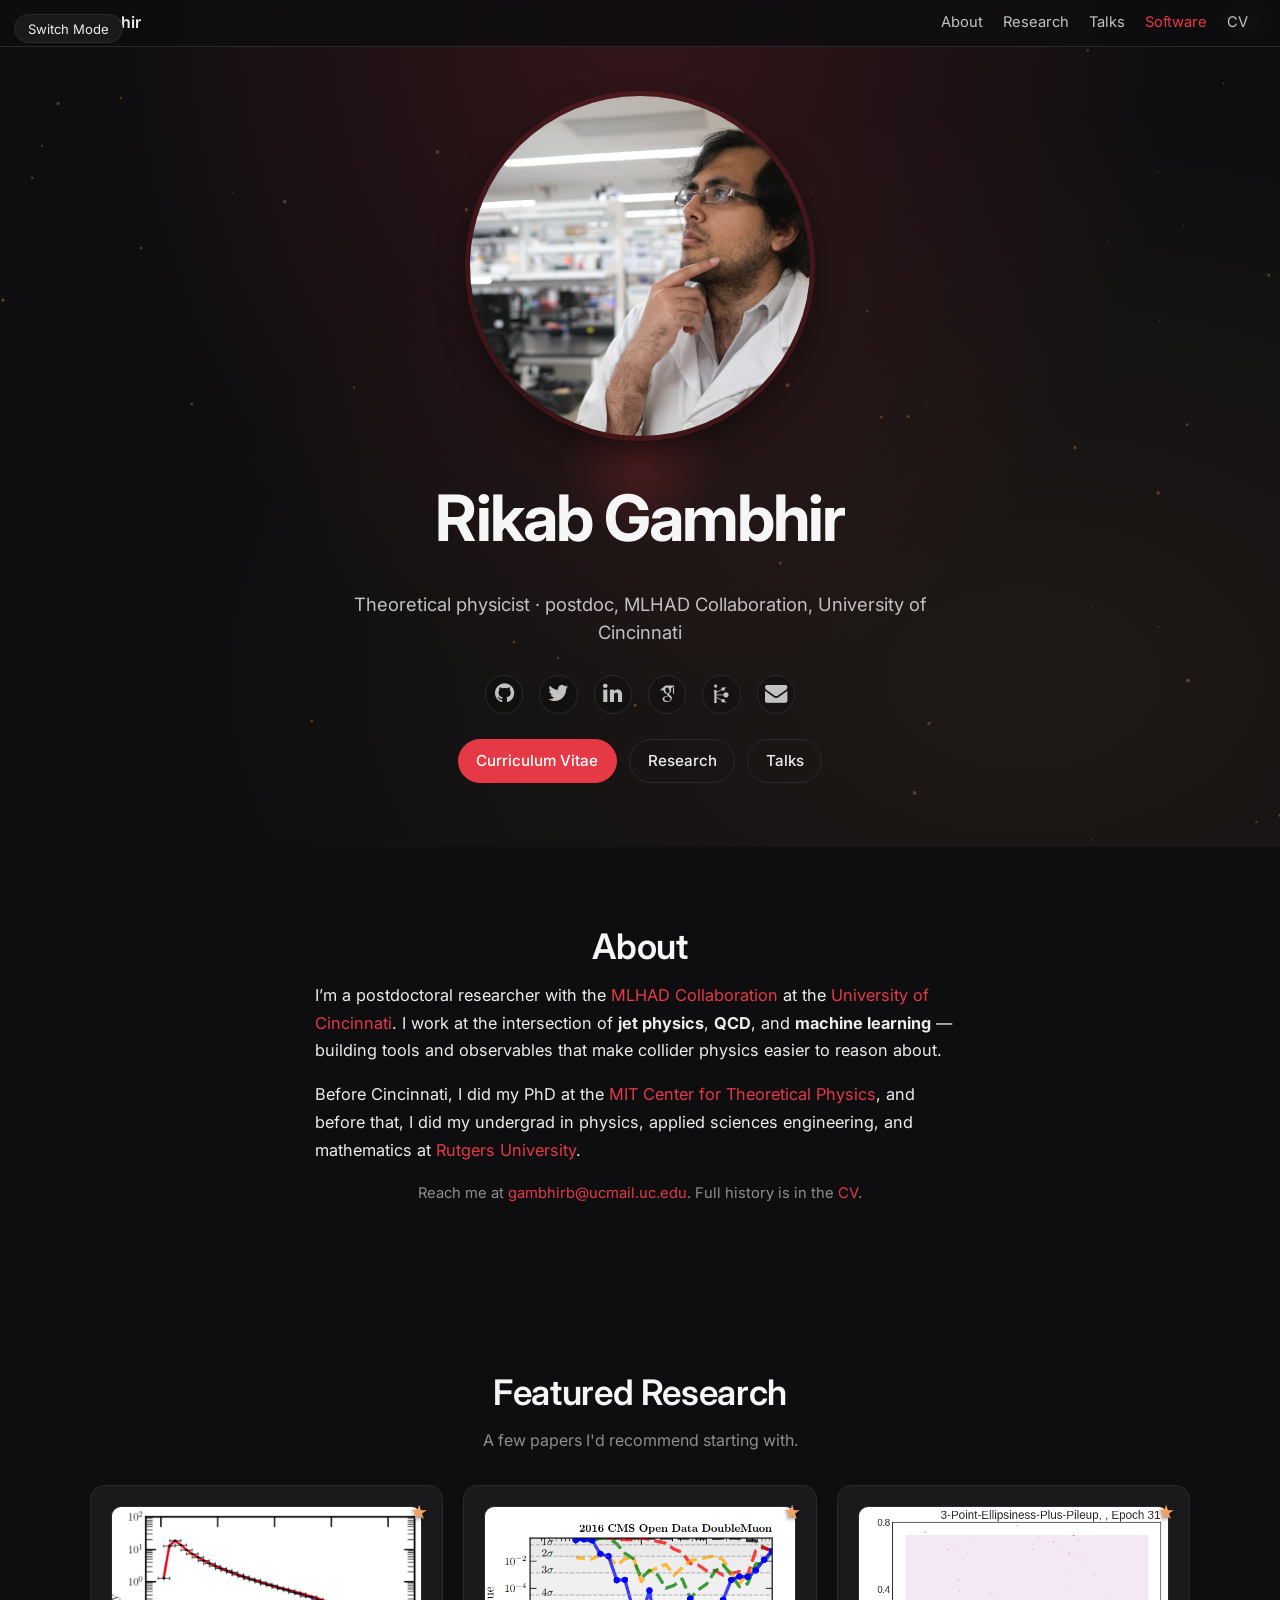
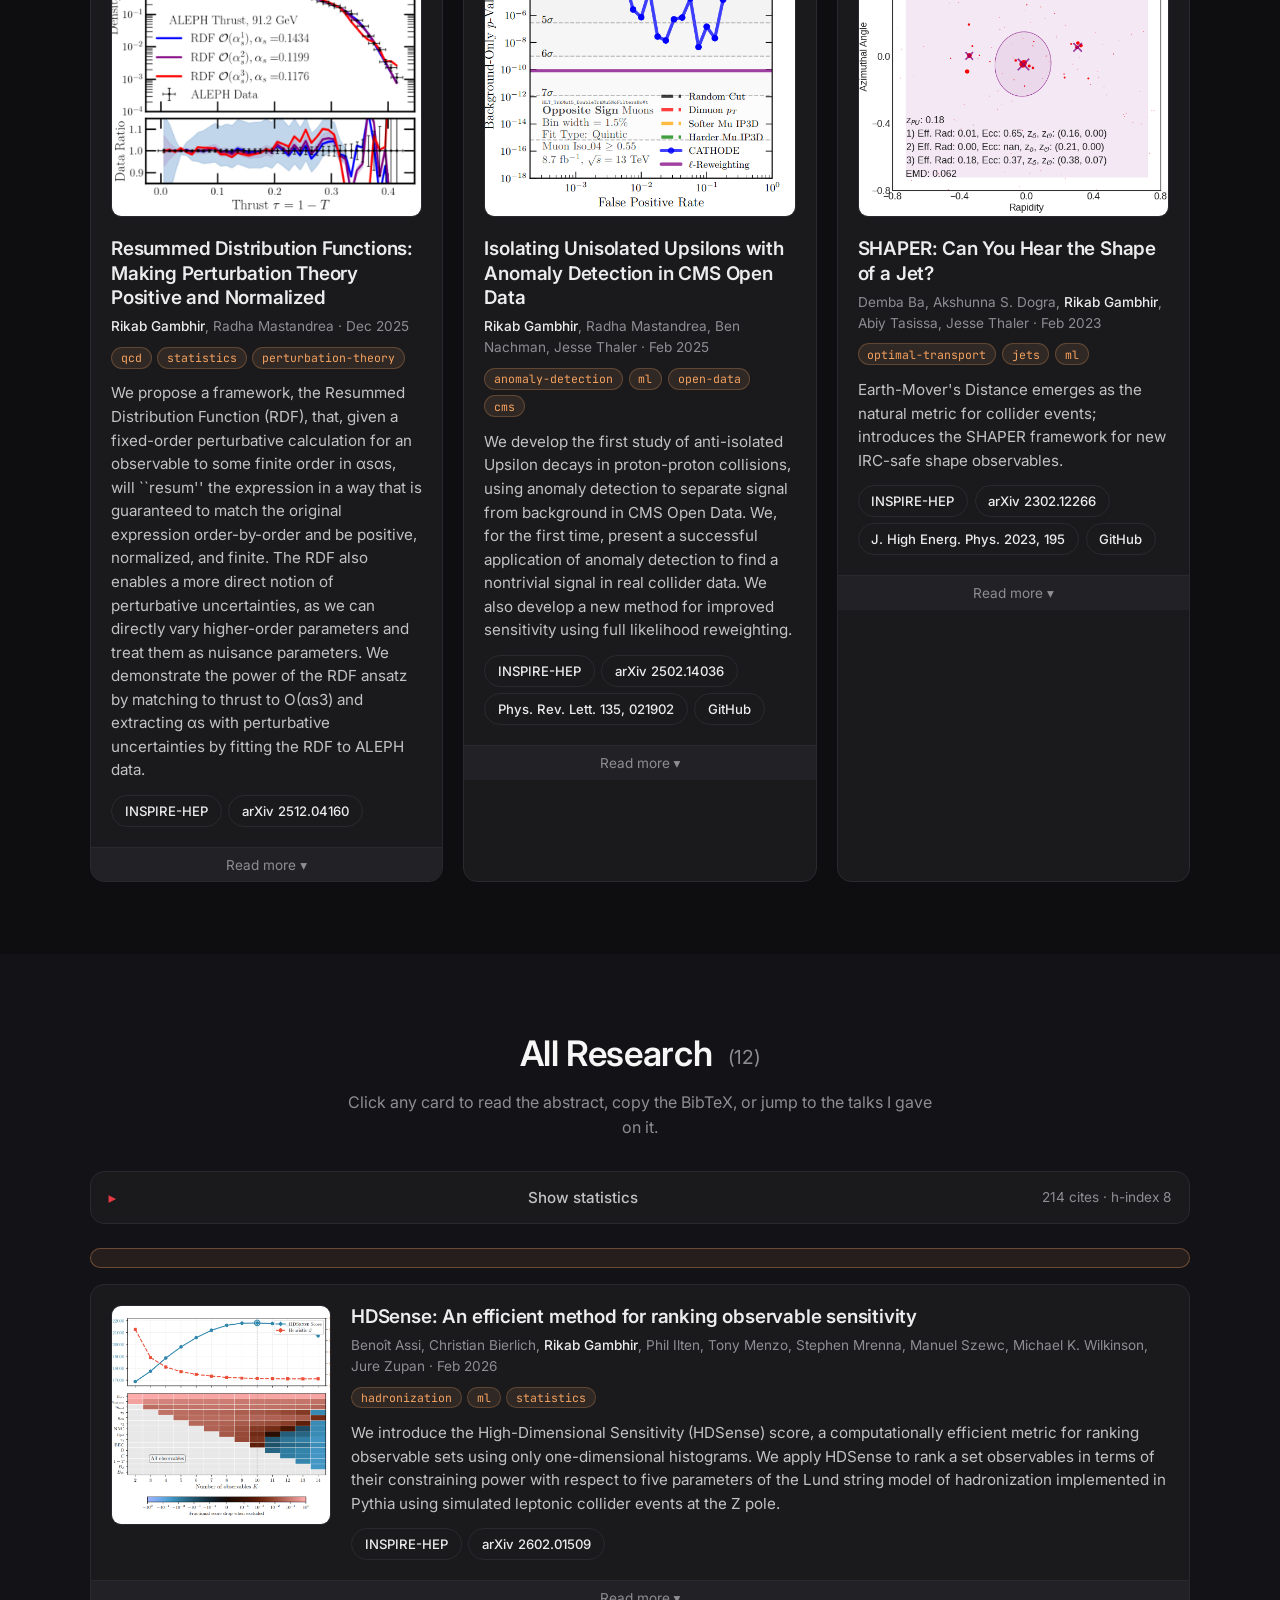
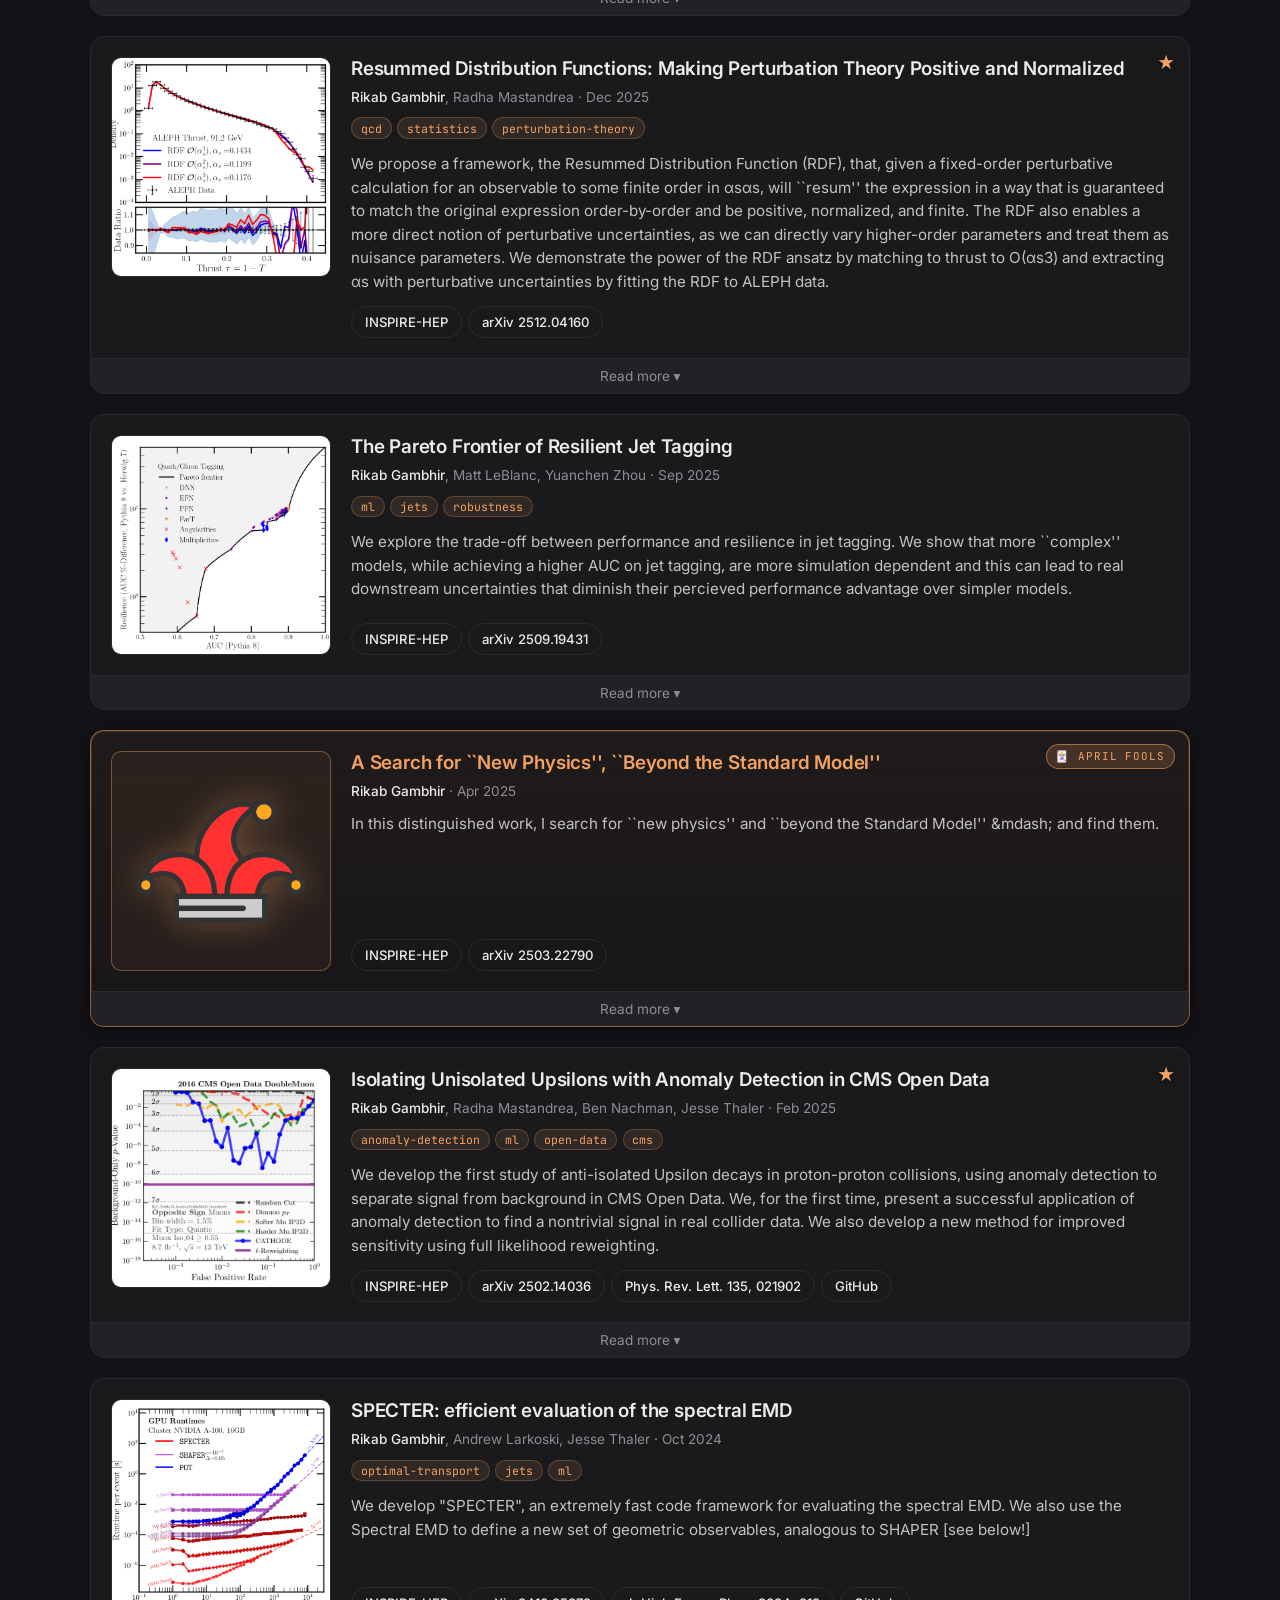
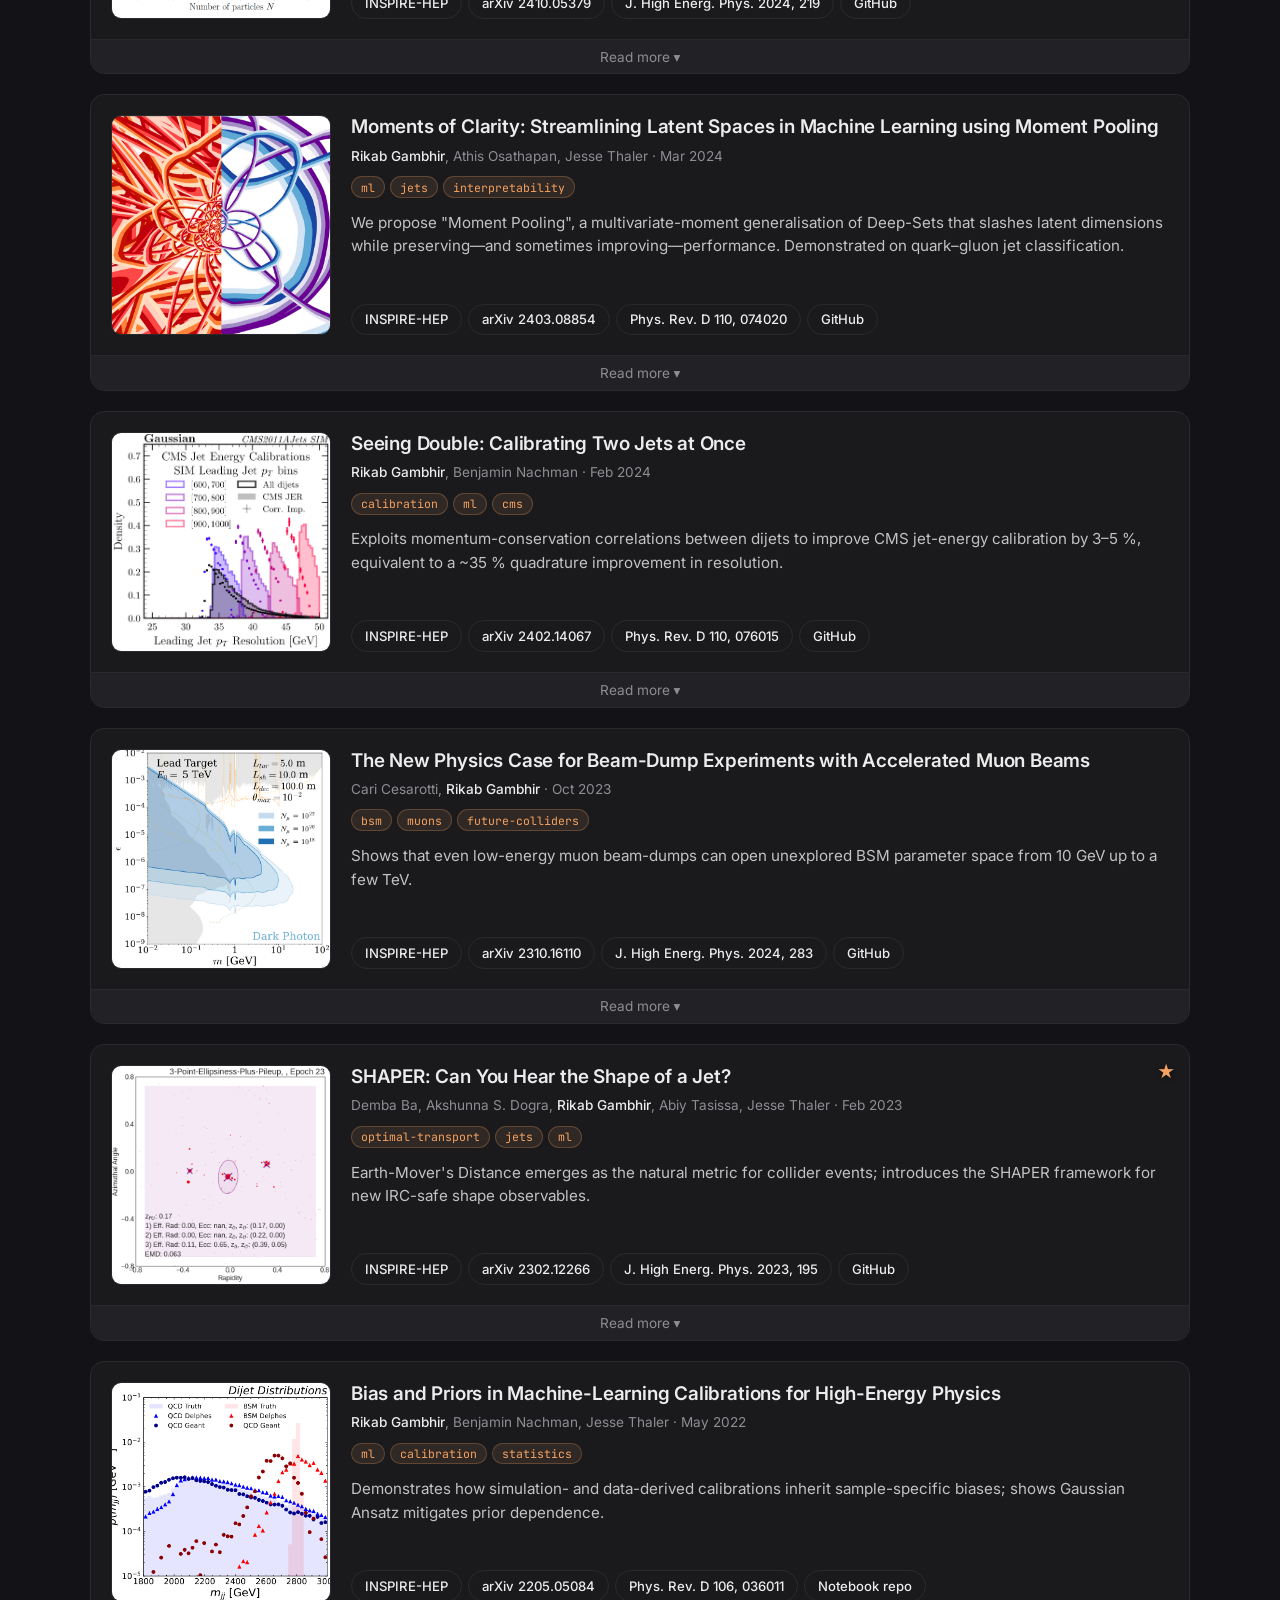
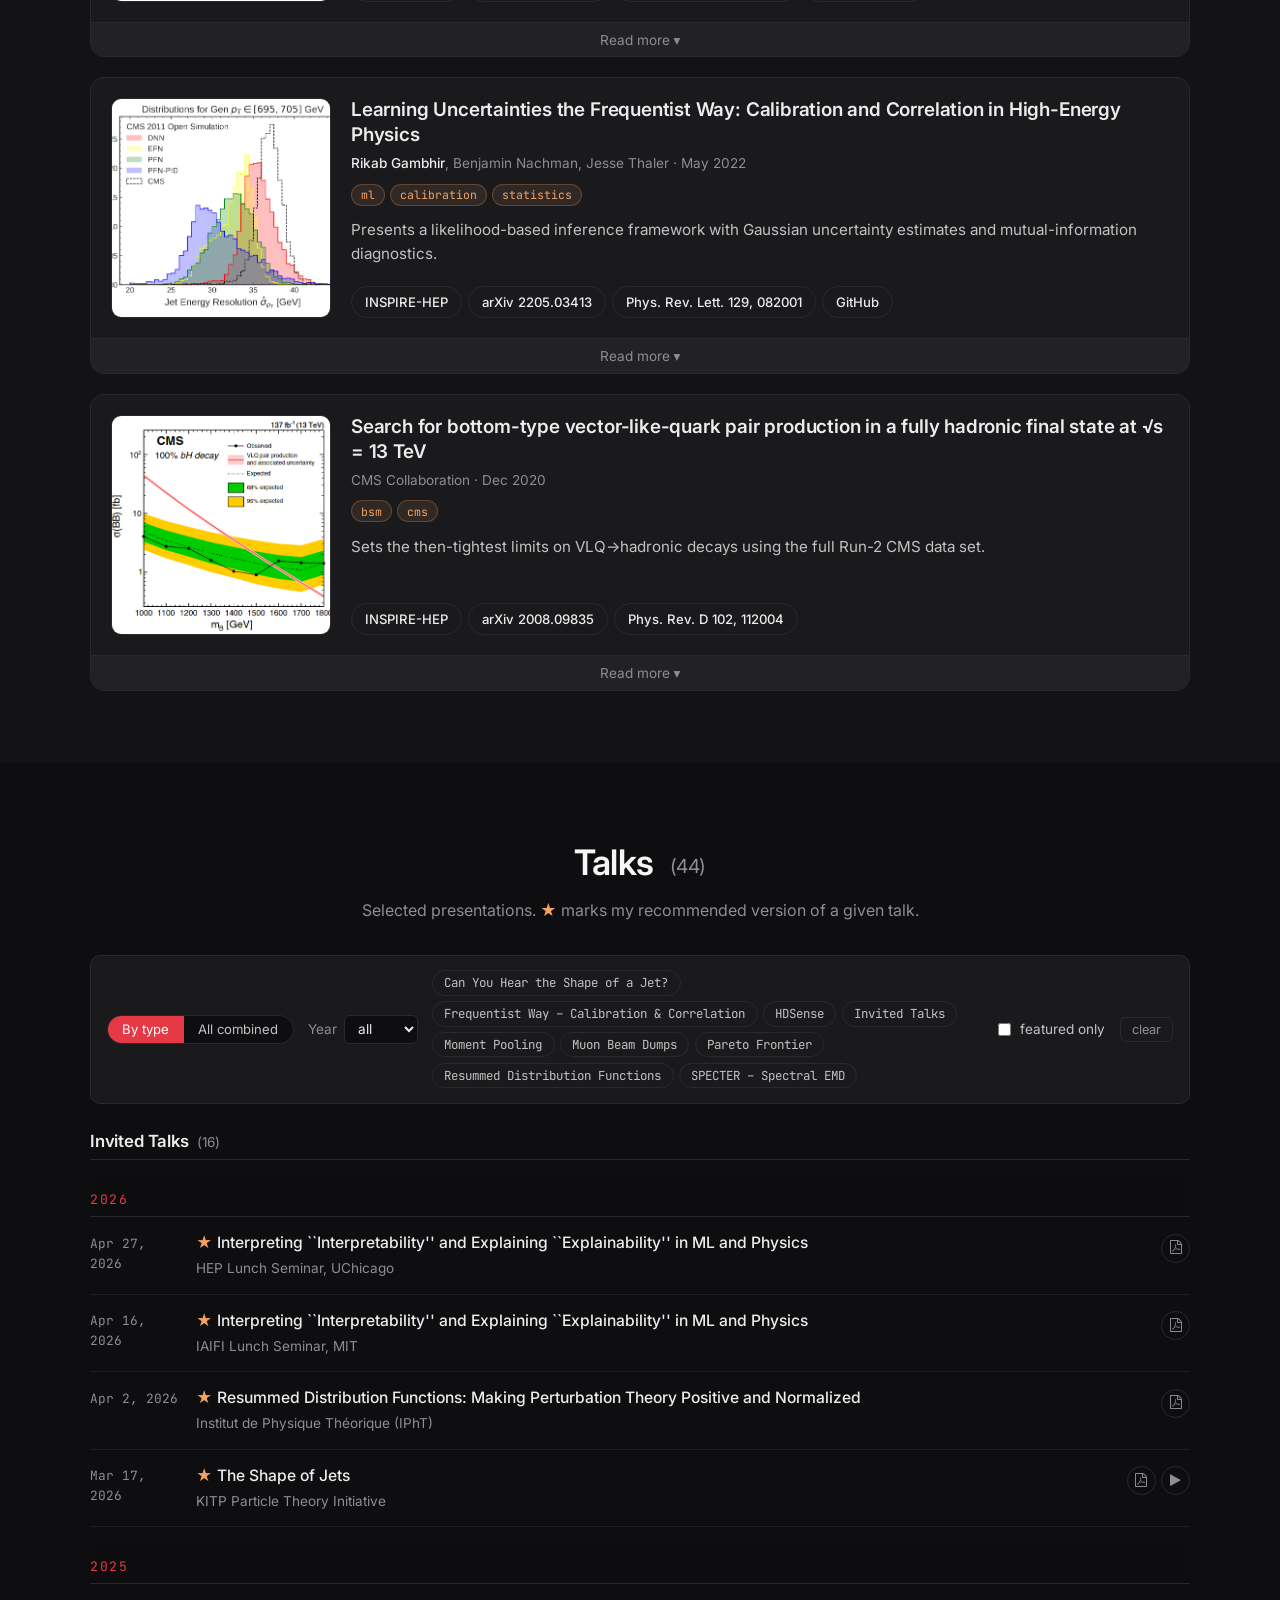
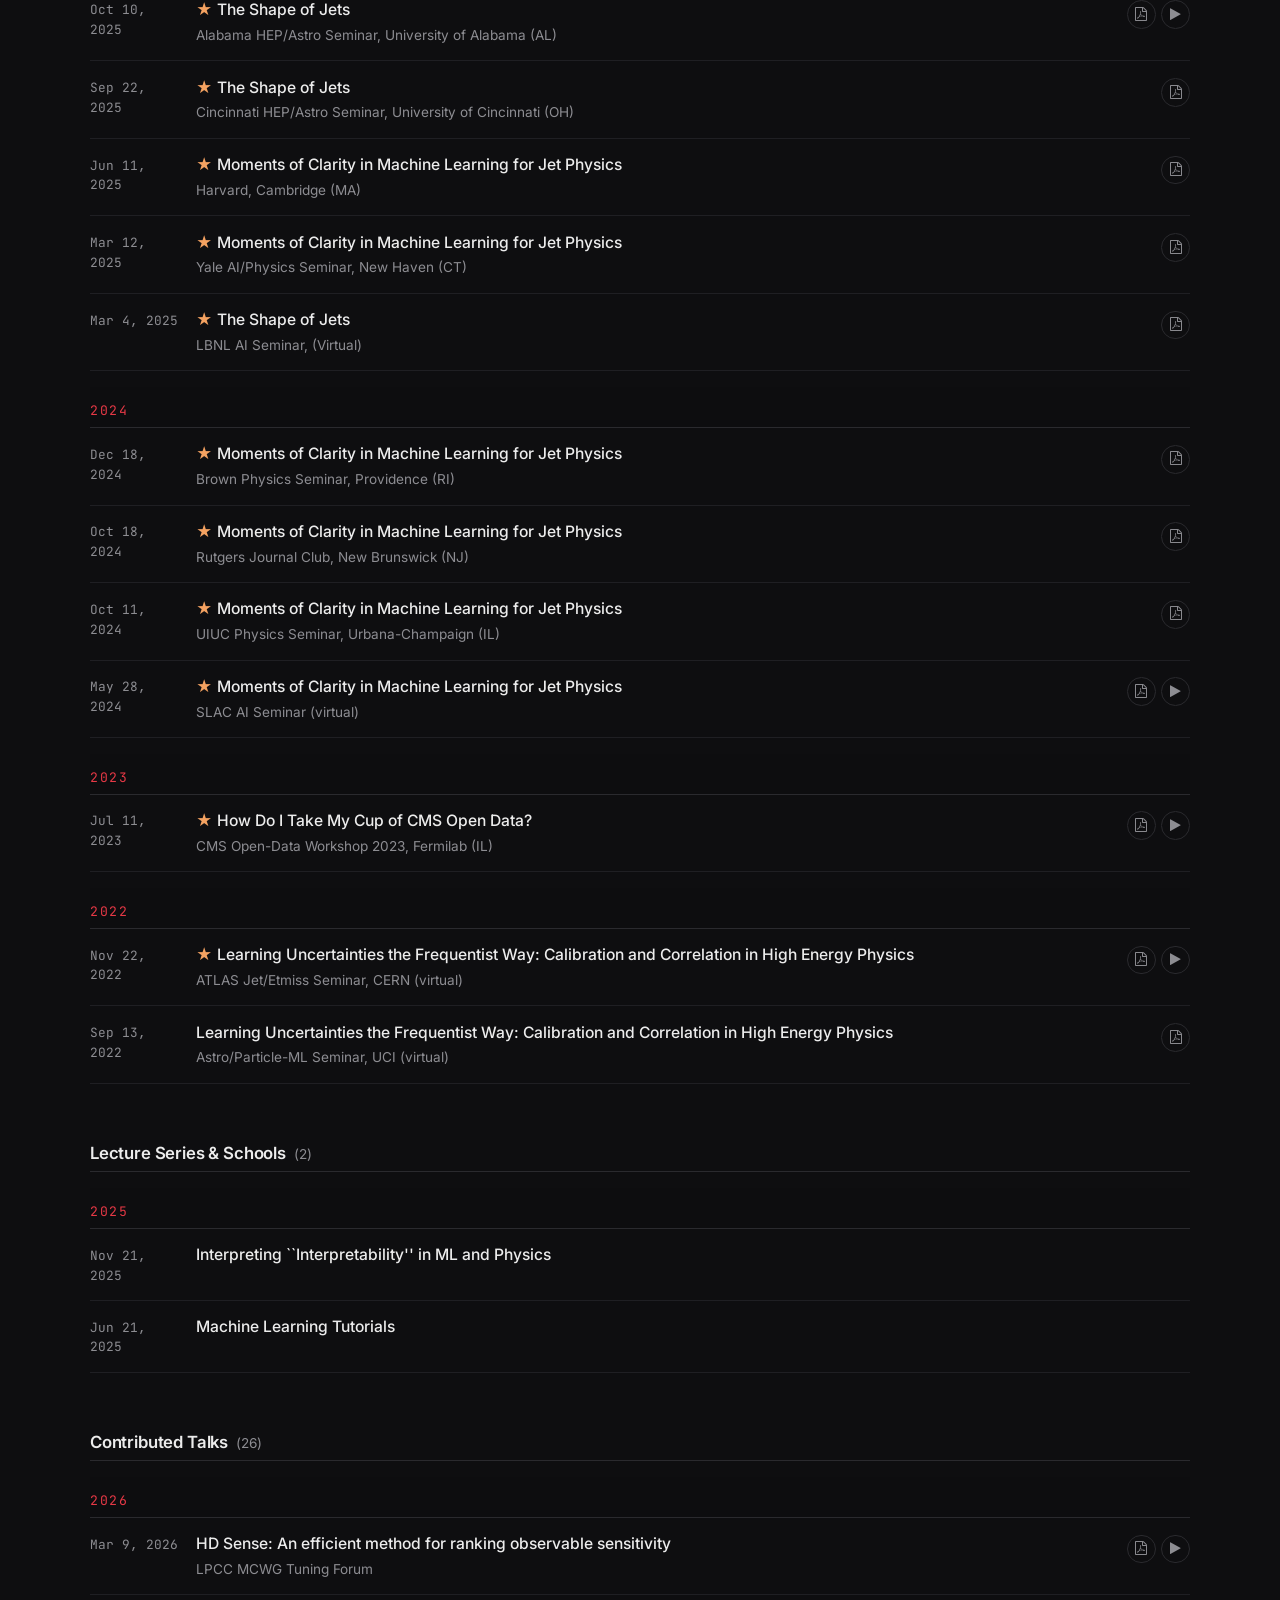
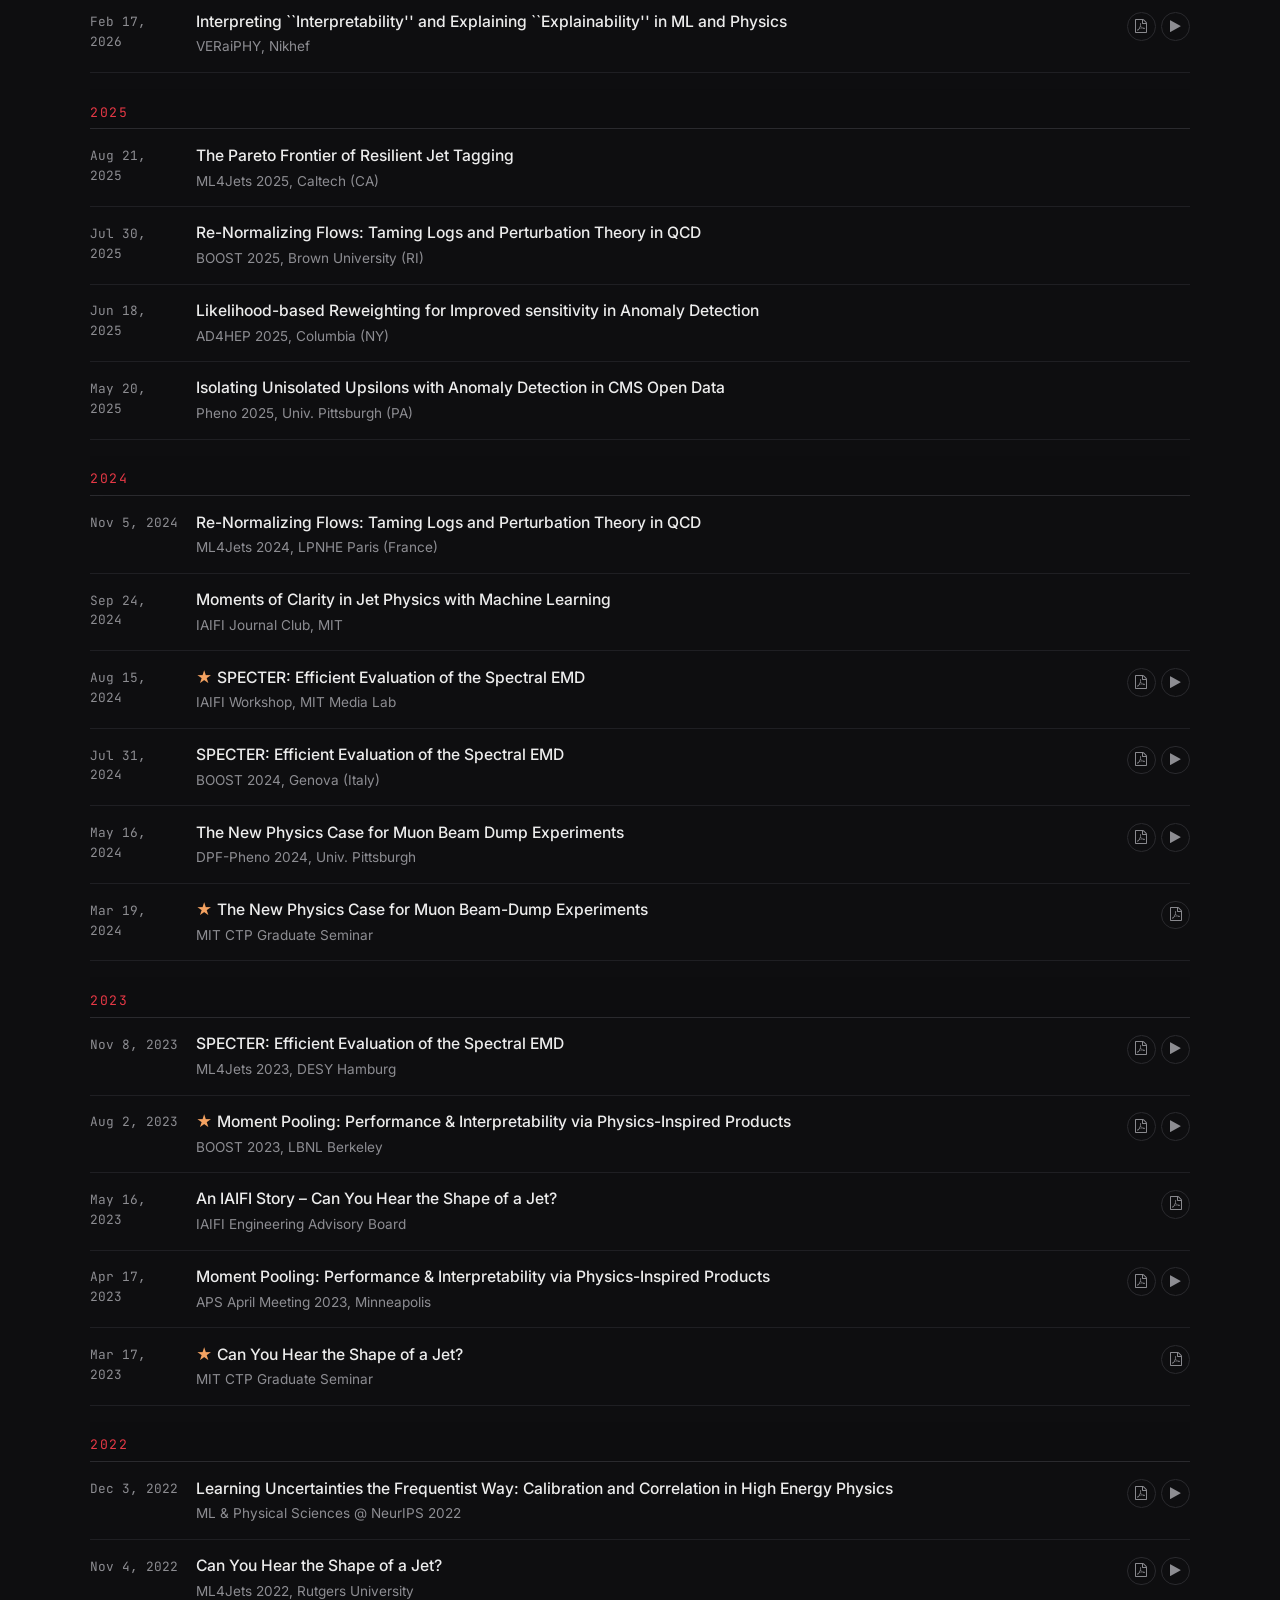
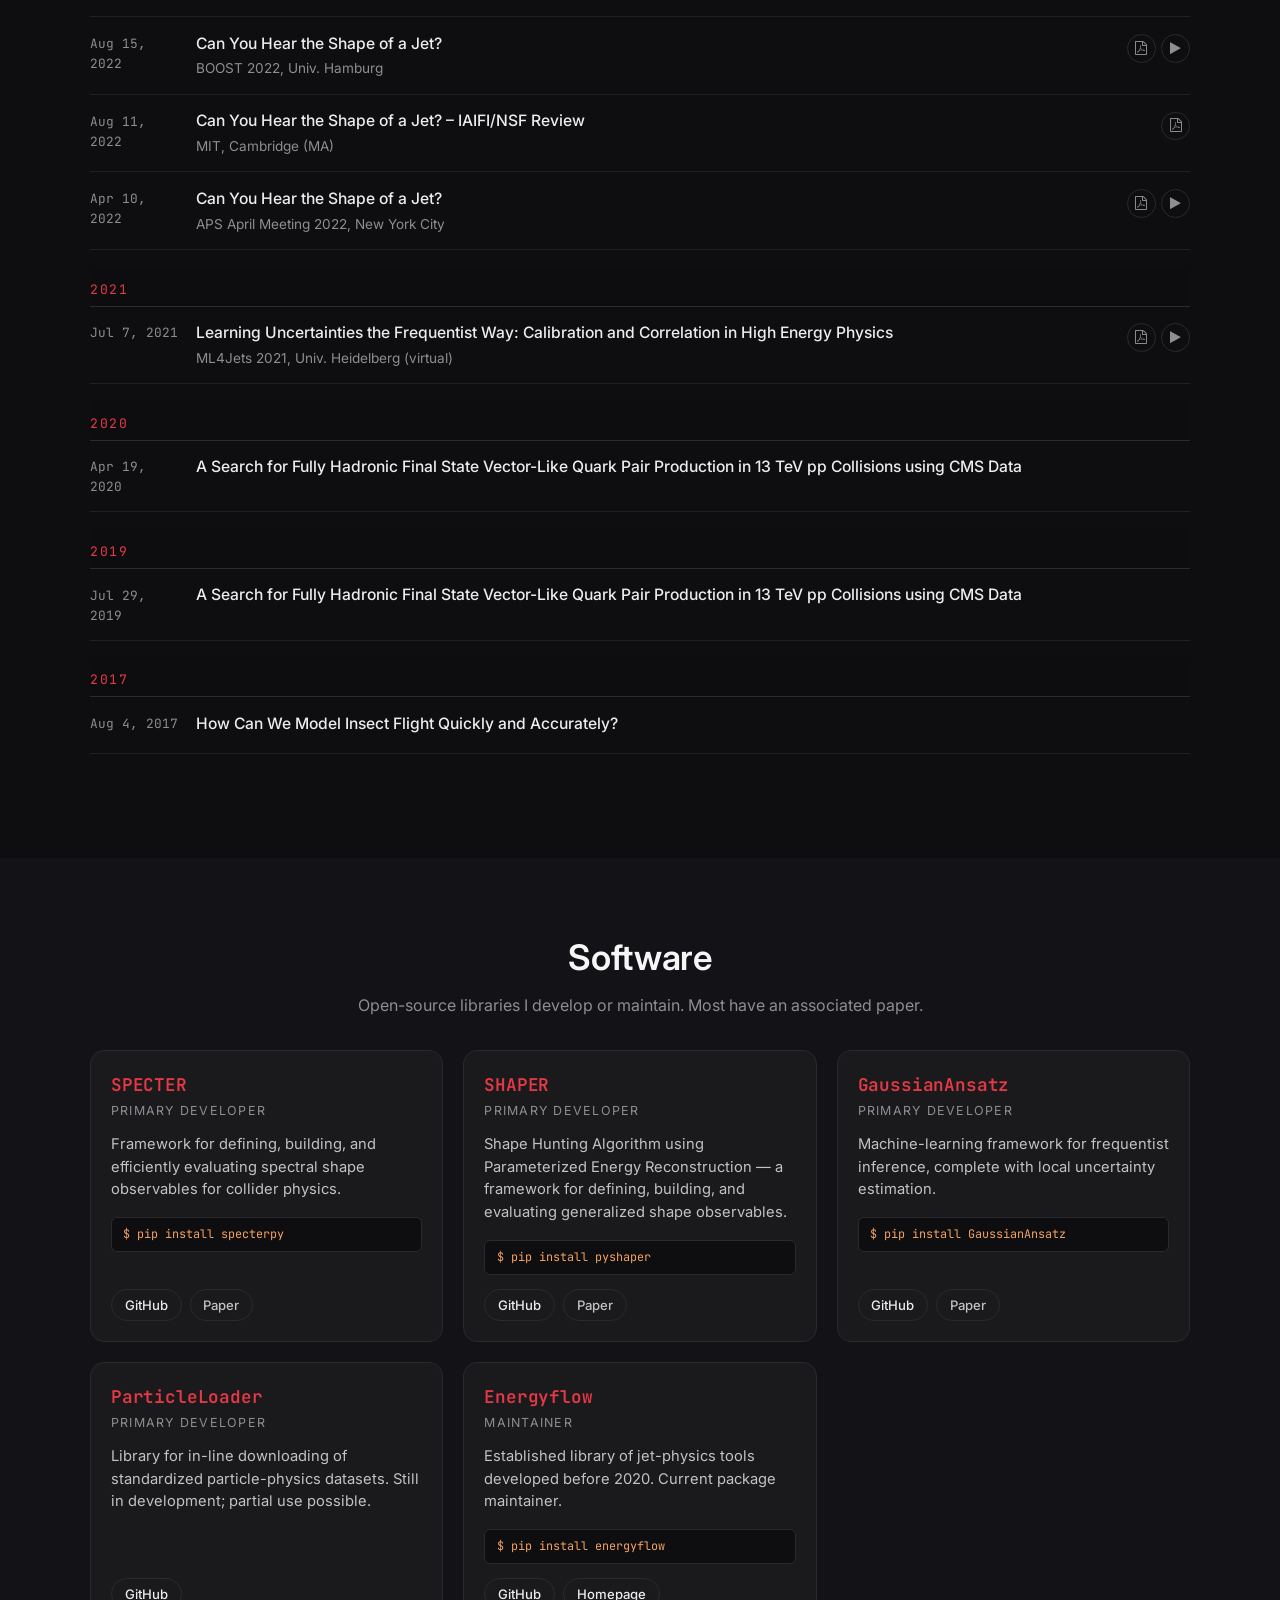
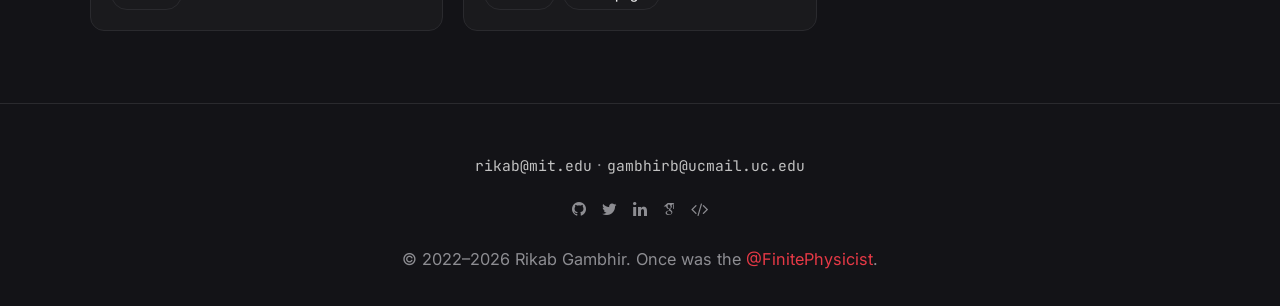
==== commit 466cd3f9: "vhs mode" ====
--- a/index.html
+++ b/index.html
@@ -1,41 +1,58 @@
 <!DOCTYPE html>
 <html lang="en">
+
+
 <head>
+
+  <!-- Title for the page -->
+  <title>Rikab Gambhir</title>
+
+  <!-- Metadata for SEO and links-->
   <meta charset="utf-8">
   <meta name="viewport" content="width=device-width, initial-scale=1">
-  <title>Rikab Gambhir, Ph.D.</title>
-
   <meta name="description" content="Rikab Gambhir — theoretical physicist at the University of Cincinnati. Jet physics, QCD, machine learning for collider physics.">
-  <meta property="og:title" content="Rikab Gambhir, Ph.D.">
+  
+  <!-- Open Graph Metadata for social media sharing -->
+  <meta property="og:title" content="Rikab Gambhir">
   <meta property="og:description" content="Theoretical physicist. Jets, QCD, ML for collider physics.">
   <meta property="og:type" content="website">
   <meta property="og:url" content="https://rikabgambhir.com">
   <meta property="og:image" content="assets/img/fun_headshot.jpg">
 
+  <!-- Stuff for old browsers -->
   <link rel="shortcut icon" href="favicon.ico" type="image/icon">
   <link rel="icon" href="favicon.ico" type="image/icon">
 
-  <link rel="preconnect" href="https://fonts.googleapis.com">
+  <!-- Fonts and icons: preconnect to font server to load, then fetch -->
+  <link rel="preconnect" href="https://fonts.googleapis.com"> 
   <link rel="preconnect" href="https://fonts.gstatic.com" crossorigin>
   <link href="https://fonts.googleapis.com/css2?family=Inter:wght@400;500;600;700&family=JetBrains+Mono:wght@400;500&display=swap" rel="stylesheet">
 
+  <!-- Font Awesome icons -->
   <link href="assets/font-awesome/css/font-awesome.min.css" rel="stylesheet" type="text/css">
   <link rel="stylesheet" href="assets/academicons/css/academicons.min.css">
+  
+  <!-- Custom styles -->
   <link rel="stylesheet" href="css/style.css">
   <link rel="stylesheet" href="css/retro.css">
-
+  <link rel="stylesheet" href="css/vhs.css">
+  <link rel="stylesheet" href="css/popup.css">
+
+  <!-- Google Site Verification -->
   <meta name="google-site-verification" content="JY83yB4L21zRVvDarmmI5D7XRR4Pzl5SDU_LKLa7nV4">
+
 </head>
 
+<!-- Body -->
 <body>
 
-  <!-- Viewing-mode toggle (top-left). Flips between modern and retro. -->
+  <!-- Viewing-mode toggle on top left -->
   <button id="viewmode-toggle" type="button" aria-label="Toggle viewing mode">
-    📟 Retro mode
+    📺 VHS mode
   </button>
 
-  <!-- Sticky top nav, hidden until you scroll past hero -->
-  <nav id="topnav" class="topnav" aria-label="Page navigation">
+  <!-- Sticky top nav -->
+  <nav id="topnav" class="topnav" aria-label="Page navigation"> 
     <a href="#top" class="topnav-brand">Rikab Gambhir</a>
     <div class="topnav-links">
       <a href="#about">About</a>
@@ -48,7 +65,11 @@
 
   <!-- Hero -->
   <header id="top" class="hero">
+
+    <!-- Reserve space for the canvas, called by js/hero.js later -->
     <canvas class="hero-canvas" aria-hidden="true"></canvas>
+
+    <!-- Main content -->
     <div class="hero-content">
       <img src="assets/img/fun_headshot.jpg" alt="Rikab Gambhir" class="hero-portrait" loading="eager">
       <h1 class="hero-name">Rikab Gambhir</h1>
@@ -56,6 +77,7 @@
         Theoretical physicist &middot; postdoc, MLHAD Collaboration, University of Cincinnati
       </p>
 
+      <!-- Social media links -->
       <div class="hero-socials">
         <a href="https://github.com/rikab" aria-label="GitHub"><i class="fa fa-github"></i></a>
         <a href="https://twitter.com/cornkab" aria-label="Twitter"><i class="fa fa-twitter"></i></a>
@@ -65,6 +87,7 @@
         <a href="mailto:gambhirb@ucmail.uc.edu" aria-label="Email"><i class="fa fa-envelope"></i></a>
       </div>
 
+      <!-- Call-to-action buttons -->
       <div class="hero-cta">
         <a class="btn btn-primary" href="assets/pdf/rikab_CV.pdf">Curriculum Vitae</a>
         <a class="btn" href="#research">Research</a>
@@ -87,11 +110,8 @@
           collider physics easier to reason about.
         </p>
         <p>
-          Before Cincinnati I was a graduate student and research specialist at the
-          <a href="https://physics.mit.edu/" target="_blank" rel="noopener">MIT Center for Theoretical Physics</a>,
-          working with <a href="http://jthaler.net/" target="_blank" rel="noopener">Jesse Thaler</a>.
-          My thesis is &ldquo;Metrics, Muons, Models, Moments, Measurements, Machine Learning and More:
-          A Manifesto on Collider Physics&rdquo;.
+          Before Cincinnati, I did my PhD at the
+          <a href="https://physics.mit.edu/" target="_blank" rel="noopener">MIT Center for Theoretical Physics</a>, and before that, I did my undergrad in physics, applied sciences engineering, and mathematics at <a href="https://physics.rutgers.edu/" target="_blank" rel="noopener">Rutgers University</a>.
         </p>
         <p class="about-meta">
           Reach me at <a href="mailto:gambhirb@ucmail.uc.edu">gambhirb@ucmail.uc.edu</a>.
@@ -116,12 +136,54 @@
         <p class="section-blurb">
           Click any card to read the abstract, copy the BibTeX, or jump to the talks I gave on it.
         </p>
+
+        <!-- Statistics-->
+        
+        <!-- Details / Summary collapsable headers -->
+        <details id="stats" class="stats-details">
+          <summary>Show statistics <span class="stats-summary-meta" id="statsHeadlineCompact"></span></summary>
+         
+         
+          <div class="stats-inner">
+            <p class="section-blurb">
+              Live from <a href="https://inspirehep.net" target="_blank" rel="noopener">INSPIRE-HEP</a>.
+              Refreshed weekly.
+            </p>
+            <div id="statsHeadline" class="stats-headline"></div>
+            <div class="stats-grid">
+
+              <!-- Citations -->
+              <figure class="stats-chart">
+                <figcaption>
+                  <span class="legend"><span class="swatch sw-red"></span> Total citations</span>
+                  <span class="legend"><span class="swatch sw-amber"></span> Excluding self</span>
+                </figcaption>
+
+                <!-- Placeholder svg image, build by js/charts.js -->
+                <svg id="chartCitations" class="chart" role="img" aria-label="Total citations over time"></svg>
+              </figure>
+
+              <!-- h-index -->
+              <figure class="stats-chart">
+                <figcaption><span class="legend"><span class="swatch sw-red"></span> h-index</span></figcaption>
+                <svg id="chartHIndex" class="chart" role="img" aria-label="h-index over time"></svg>
+              </figure>
+
+            </div>
+          </div>
+        </details>
+
+        <!-- js names to make tag chips (pill buttoms) work -->
+        <div id="tagFilterBanner" class="tag-filter-banner" hidden></div>
         <div id="researchCards" class="grid grid-cards"></div>
+
       </div>
     </section>
 
     <!-- Talks -->
     <section id="talks" class="section">
+
+      <!-- class names so js/talks.js can find them and populate -->
       <div class="section-inner">
         <h2>Talks <span class="count" id="talkCount"></span></h2>
         <p class="section-blurb">
@@ -164,6 +226,7 @@
     </section>
   </main>
 
+  <!-- Footer -->
   <footer class="site-footer">
     <div class="section-inner narrow footer-inner">
       <div class="footer-block">
@@ -179,6 +242,8 @@
           <a href="https://github.com/rikab/rikab.github.io" aria-label="Site source"><i class="fa fa-code"></i></a>
         </p>
       </div>
+
+      <!-- ID so the javascript can update the year in js/nav.js -->
       <p class="footer-fineprint">
         &copy; 2022&ndash;<span id="footerYear"></span> Rikab Gambhir.
         Once was the <a href="https://twitter.com/finitephysicist">@FinitePhysicist</a>.
@@ -186,6 +251,7 @@
     </div>
   </footer>
 
+  <!-- Load the main javascript, which will load the rest -->
   <script type="module" src="js/main.js"></script>
 </body>
 </html>
--- a/css/style.css
+++ b/css/style.css
@@ -1,11 +1,8 @@
-/* =============================================================================
-   Rikab Gambhir — site styles
-   Design tokens, layout, and components. Hand-rolled (no Bootstrap).
-   ========================================================================== */
-
+/* site styles */
+
+/* global variables */
 :root {
-  /* palette */
-  --bg:           #0e0e10;
+  --bg:           #0e0e10; /* primary background color */
   --bg-alt:       #131317;
   --surface:      #1a1a1d;
   --surface-2:    #222226;
@@ -15,14 +12,19 @@
   --text-soft:    #c2c2c2;
   --muted:        #8d8d92;
   --accent:       #e63946;          /* primary red */
-  --accent-soft:  #ff6b6b;
+  --accent-soft:  #ff6b6b;         /* lighter red, for hovers and highlights */
   --accent-2:     #f4a261;          /* warm amber */
-  --accent-2-soft:#ffd29a;
+  --accent-2-soft:#ffd29a;         /* lighter amber, for hovers and highlights */
   --shadow-sm:    0 1px 2px rgba(0,0,0,.4);
   --shadow:       0 4px 16px rgba(0,0,0,.45), 0 1px 2px rgba(0,0,0,.5);
   --shadow-lg:    0 12px 32px rgba(0,0,0,.55);
 
-  /* type */
+  /* plot */
+  --chart-grid:   #2a2a2e;
+  --chart-axis:   #3a3a3f;
+  --chart-text:   #8d8d92;
+
+  /* fonts */
   --font-sans: 'Inter', system-ui, -apple-system, 'Segoe UI', Roboto, sans-serif;
   --font-mono: 'JetBrains Mono', ui-monospace, SFMono-Regular, Consolas, monospace;
 
@@ -33,14 +35,16 @@
   --maxw-narrow: 880px;
   --gutter: clamp(1rem, 3vw, 2rem);
 
-  /* timing */
-  --t-fast: 120ms cubic-bezier(.4,0,.2,1);
-  --t: 220ms cubic-bezier(.4,0,.2,1);
-}
-
-/* ---------- reset-ish ---------- */
+  /* timing, bezier from material design standard interpolation */ 
+  --t-fast: 120ms cubic-bezier(.4,0,.2,1); /* for hovers and quick transitions */
+  --t: 220ms cubic-bezier(.4,0,.2,1); /* for general use */
+}
+
+/* base styles */
 *, *::before, *::after { box-sizing: border-box; }
-html { scroll-behavior: smooth; }
+html { scroll-behavior: smooth; } 
+
+/* body */
 body {
   margin: 0;
   font-family: var(--font-sans);
@@ -55,6 +59,7 @@
 img { max-width: 100%; display: block; }
 button { font-family: inherit; }
 
+/* links */
 a {
   color: var(--accent);
   text-decoration: none;
@@ -62,6 +67,7 @@
 }
 a:hover { color: var(--accent-soft); }
 
+/* headings */
 h1, h2, h3, h4 {
   font-weight: 600;
   letter-spacing: -0.01em;
@@ -72,6 +78,7 @@
 h3 { font-size: 1.15rem; }
 p  { margin: 0 0 1em; }
 
+/* code-style text */
 code {
   font-family: var(--font-mono);
   font-size: .9em;
@@ -82,7 +89,7 @@
   border: 1px solid var(--border);
 }
 
-/* ---------- top nav (sticky, hidden until scrolled past hero) ---------- */
+/* top nav */
 .topnav {
   position: fixed;
   top: 0; left: 0; right: 0;
@@ -119,10 +126,10 @@
   color: var(--accent);
 }
 
-/* ---------- hero ---------- */
+/* hero */
 .hero {
   position: relative;
-  min-height: 88vh;
+  min-height: 85vh; /* almost full viewport height */
   padding: 6rem var(--gutter) 4rem;
   display: flex;
   align-items: center;
@@ -134,14 +141,17 @@
     radial-gradient(ellipse at 80% 80%, rgba(244,162,97,.08), transparent 60%),
     var(--bg);
 }
+
+/* hero canvas for animations, fills whole hero */
 .hero-canvas {
-  position: absolute; inset: 0;
+  position: absolute; inset: 0; /* Canvas has absolute position */
   width: 100%; height: 100%;
   opacity: .55;
   pointer-events: none;
 }
 .hero-content { position: relative; z-index: 1; }
 
+/* picture */
 .hero-portrait {
   width: clamp(220px, 32vw, 340px);
   height: clamp(220px, 32vw, 340px);
@@ -150,12 +160,16 @@
   margin: 0 auto 2rem;
   box-shadow: 0 0 0 5px rgba(230,57,70,.18), var(--shadow-lg);
 }
+
+/* hero name */
 .hero-name {
   font-size: clamp(2.4rem, 6vw, 4rem);
   font-weight: 700;
   letter-spacing: -0.03em;
   margin: 0 0 .35em;
 }
+
+/* hero tagline */
 .hero-tagline {
   color: var(--text-soft);
   font-size: clamp(1rem, 1.6vw, 1.15rem);
@@ -163,6 +177,7 @@
   max-width: 38rem;
 }
 
+/* socials and buttons */
 .hero-socials {
   display: flex;
   gap: 1rem;
@@ -192,7 +207,7 @@
   flex-wrap: wrap;
 }
 
-/* ---------- buttons ---------- */
+/* buttons */
 .btn {
   display: inline-flex;
   align-items: center;
@@ -232,7 +247,12 @@
   color: var(--text-soft);
 }
 
-/* ---------- sections ---------- */
+/*  */
+/* sections */
+/*  */
+
+
+
 .section {
   padding: clamp(3rem, 8vh, 6rem) var(--gutter);
 }
@@ -260,7 +280,7 @@
   max-width: 60ch;
   text-align: center;
 }
-/* In the narrow About section: comfortable reading column */
+/* for about section, slightly different styling */
 .section-inner.narrow p {
   max-width: 65ch;
   margin-left: auto;
@@ -274,7 +294,7 @@
   text-align: center;
 }
 
-/* ---------- grids ---------- */
+/* grids */
 .grid { display: grid; gap: 1.25rem; }
 .grid-featured {
   grid-template-columns: repeat(auto-fit, minmax(280px, 1fr));
@@ -286,7 +306,7 @@
   grid-template-columns: repeat(auto-fit, minmax(280px, 1fr));
 }
 
-/* ---------- paper card ---------- */
+/* paper cards */
 .card {
   position: relative;
   background: var(--surface);
@@ -373,7 +393,7 @@
   filter: drop-shadow(0 1px 2px rgba(0,0,0,.6));
 }
 
-/* April Fools / joke paper card — gold treatment */
+/* April Fools card */
 .card-joke {
   background: linear-gradient(180deg, rgba(244,162,97,.06), rgba(244,162,97,.02));
   border-color: rgba(244,162,97,.55);
@@ -415,7 +435,7 @@
   z-index: 1;
 }
 
-/* expand toggle */
+/* expanded cards */
 .card-expand {
   display: block;
   width: 100%;
@@ -495,7 +515,7 @@
 }
 .related-talks a:hover { color: var(--accent); }
 
-/* featured cards (in 'featured' grid) — single column, square thumb on top */
+/* featured cards */
 .grid-featured .card-row {
   grid-template-columns: 1fr;
   text-align: left;
@@ -506,7 +526,7 @@
   margin: 0 auto;
 }
 
-/* ---------- talks ---------- */
+/* talks */
 .filterbar {
   display: flex;
   flex-wrap: wrap;
@@ -742,7 +762,7 @@
   .year-header { top: 0; }
 }
 
-/* ---------- software cards ---------- */
+/* software cards */
 .sw-card {
   background: var(--surface);
   border: 1px solid var(--border);
@@ -796,7 +816,7 @@
   flex-wrap: wrap;
 }
 
-/* ---------- footer ---------- */
+/* footer */
 .site-footer {
   background: var(--bg-alt);
   border-top: 1px solid var(--border);
@@ -825,10 +845,180 @@
   margin: 0;
 }
 
-/* ---------- featured mark + count ---------- */
+/*  featured mark + count  */
 .featured-mark { color: var(--accent-2); }
 
-/* ---------- fade-in on scroll ---------- */
+/* statistics stuff */
+.stats-details {
+  margin: 0 0 1.5rem;
+  border: 1px solid var(--border);
+  border-radius: var(--radius-lg);
+  background: var(--surface);
+  overflow: hidden;
+}
+.stats-details > summary {
+  list-style: none;
+  cursor: pointer;
+  padding: .85rem 1.1rem;
+  font-weight: 500;
+  font-size: .95rem;
+  color: var(--text-soft);
+  display: flex;
+  align-items: center;
+  justify-content: space-between;
+  gap: .75rem;
+  transition: color var(--t-fast), background var(--t-fast);
+}
+.stats-details > summary::-webkit-details-marker { display: none; }
+.stats-details > summary::before {
+  content: "▸";
+  margin-right: .5rem;
+  color: var(--accent);
+  transition: transform var(--t-fast);
+  display: inline-block;
+}
+.stats-details[open] > summary::before { transform: rotate(90deg); }
+.stats-details > summary:hover { color: var(--accent); background: rgba(230,57,70,.04); }
+.stats-summary-meta {
+  font-size: .85rem;
+  color: var(--muted);
+  font-weight: 400;
+}
+.stats-inner {
+  padding: 1.25rem 1.25rem 1.5rem;
+  border-top: 1px solid var(--border-soft);
+}
+
+/* tag-filter banner */
+.tag-filter-banner {
+  display: flex;
+  align-items: center;
+  gap: .55rem;
+  margin: 0 0 1rem;
+  padding: .55rem .9rem;
+  background: rgba(244,162,97,.08);
+  border: 1px solid rgba(244,162,97,.35);
+  border-radius: var(--radius);
+  color: var(--text-soft);
+  font-size: .9rem;
+}
+.tag-filter-banner .tag-filter-label {
+  font-family: var(--font-mono);
+  font-size: .8rem;
+  color: var(--accent-2);
+}
+.tag-filter-banner .tag-filter-clear {
+  margin-left: auto;
+  background: transparent;
+  border: 1px solid var(--border);
+  color: var(--muted);
+  border-radius: 999px;
+  padding: .2rem .6rem;
+  font-size: .78rem;
+  cursor: pointer;
+}
+.tag-filter-banner .tag-filter-clear:hover { color: var(--accent); border-color: var(--accent); }
+.tag.is-active {
+  background: var(--accent-2);
+  color: #000;
+  border-color: var(--accent-2);
+}
+
+/* statistics stuff */
+.stats-headline {
+  text-align: center;
+  font-size: 1rem;
+  color: var(--text-soft);
+  margin: 0 0 1.5rem;
+  display: flex;
+  justify-content: center;
+  align-items: center;
+  flex-wrap: wrap;
+  gap: .55rem;
+}
+.stats-headline strong { color: var(--accent); font-size: 1.15rem; }
+.stats-headline .dot { color: var(--muted); }
+
+.stats-grid {
+  display: grid;
+  grid-template-columns: repeat(auto-fit, minmax(380px, 1fr));
+  gap: 1.5rem;
+}
+.stats-chart {
+  background: var(--surface);
+  border: 1px solid var(--border);
+  border-radius: var(--radius-lg);
+  padding: 1rem 1.2rem 1.2rem;
+  margin: 0;
+}
+.stats-chart figcaption {
+  display: flex;
+  gap: 1rem;
+  flex-wrap: wrap;
+  font-size: .82rem;
+  color: var(--muted);
+  margin-bottom: .5rem;
+}
+.stats-chart .legend {
+  display: inline-flex;
+  align-items: center;
+  gap: .35rem;
+}
+.stats-chart .swatch {
+  display: inline-block;
+  width: 12px; height: 12px;
+  border-radius: 2px;
+}
+.stats-chart .sw-red   { background: var(--accent); }
+.stats-chart .sw-amber { background: var(--accent-2); }
+.chart {
+  width: 100%;
+  height: auto;
+  display: block;
+}
+
+/* per-paper chart inside expanded card */
+.paper-chart-wrap {
+  margin: .25rem 0 1rem;
+  padding: 0;
+}
+.paper-chart-wrap figcaption {
+  display: flex;
+  gap: 1rem;
+  flex-wrap: wrap;
+  font-size: .75rem;
+  color: var(--muted);
+  margin-bottom: .35rem;
+}
+.paper-chart-wrap .legend {
+  display: inline-flex;
+  align-items: center;
+  gap: .3rem;
+}
+.paper-chart-wrap .swatch {
+  display: inline-block;
+  width: 10px; height: 10px;
+  border-radius: 2px;
+}
+.paper-chart-wrap .sw-red   { background: var(--accent); }
+.paper-chart-wrap .sw-amber { background: var(--accent-2); }
+.paper-chart {
+  width: 100%;
+  max-width: 380px;
+  height: auto;
+  display: block;
+  background: var(--bg);
+  border: 1px solid var(--border);
+  border-radius: var(--radius);
+  padding: 0;
+}
+.cite-total {
+  font-weight: 400;
+  font-size: .82em;
+  color: var(--muted);
+}
+
+/* fade-in on scroll */
 .fade-in {
   opacity: 0;
   transform: translateY(12px);
@@ -839,7 +1029,7 @@
   transform: none;
 }
 
-/* ---------- accessibility / motion ---------- */
+/* boilderplate accessibility code */
 @media (prefers-reduced-motion: reduce) {
   html { scroll-behavior: auto; }
   *, *::before, *::after {
--- a/css/vhs.css
+++ b/css/vhs.css
@@ -0,0 +1,749 @@
+/* pallete */
+body.vhs {
+  --v-blue-deep: #0000c8;
+  --v-blue-mid:  #0019ff;
+  --v-blue-pop:  #4d6dff;
+  --v-red:       #ff0010;
+  --v-red-deep:  #aa0008;
+  --v-yellow:    #ffe200;
+  --v-yellow-soft: #fff04a;
+  --v-cream:     #f5f0d8;
+  --v-white:     #ffffff;
+  --v-black:     #000000;
+  --chart-grid:  var(--v-yellow);
+  --chart-axis:  var(--v-white);
+  --chart-text:  var(--v-cream);
+
+  background: var(--v-blue-deep);
+  color: var(--v-white);
+  font-family: 'Helvetica Neue', 'Arial Black', Impact, sans-serif;
+  overflow-x: hidden;
+}
+
+body.vhs img { image-rendering: auto; }
+
+/* chromatic aberration via shared SVG filter */
+body.vhs .slide,
+body.vhs .vhs-ticker-track,
+body.vhs .vhs-channel,
+body.vhs .vhs-subtitle-text {
+  filter: url(#vhs-chroma);
+}
+
+/* ---- hide modern layout ---- */
+body.vhs #about,
+body.vhs #featured,
+body.vhs #research,
+body.vhs #talks,
+body.vhs #software,
+body.vhs #topnav,
+body.vhs .hero { display: none !important; }
+
+/* ---- CRT overlay ---- */
+body.vhs::before {
+  content: '';
+  position: fixed; inset: 0;
+  pointer-events: none;
+  z-index: 9999;
+  background:
+    repeating-linear-gradient(
+      to bottom,
+      rgba(0, 0, 0, 0.22) 0px,
+      rgba(0, 0, 0, 0.22) 1px,
+      rgba(0, 0, 0, 0) 2px,
+      rgba(0, 0, 0, 0) 4px
+    ),
+    radial-gradient(
+      ellipse at center,
+      transparent 55%,
+      rgba(0, 0, 0, 0.55) 100%
+    );
+  mix-blend-mode: overlay;
+}
+
+body.vhs::after {
+  content: '';
+  position: fixed; left: 0; right: 0;
+  height: 48px;
+  top: 0;
+  pointer-events: none;
+  z-index: 9998;
+  background: linear-gradient(
+    to bottom,
+    transparent,
+    rgba(255, 255, 255, 0.10) 30%,
+    rgba(255, 255, 255, 0.15) 50%,
+    rgba(255, 255, 255, 0.10) 70%,
+    transparent
+  );
+  mix-blend-mode: screen;
+  animation: vhs-tracking-roll 6s linear infinite;
+}
+
+body.vhs .vhs-tracking-bar {
+  position: fixed; left: 0; right: 0;
+  height: 18px;
+  pointer-events: none;
+  z-index: 9997;
+  background: linear-gradient(to bottom, transparent, rgba(255, 255, 255, 0.05), transparent);
+  mix-blend-mode: screen;
+  animation: vhs-tracking-roll 9.3s linear infinite reverse;
+  animation-delay: -2s;
+}
+
+body.vhs main { animation: vhs-flicker 0.22s steps(2) infinite; }
+
+/* ---- top ticker ---- */
+body.vhs .vhs-ticker {
+  position: relative;
+  background: var(--v-red);
+  color: var(--v-white);
+  overflow: hidden;
+  border-top: 3px solid var(--v-yellow);
+  border-bottom: 3px solid var(--v-yellow);
+  font-family: 'Helvetica Neue', Arial, sans-serif;
+  font-weight: 800;
+  font-size: 1.05rem;
+  letter-spacing: 0.05em;
+  white-space: nowrap;
+  text-transform: uppercase;
+  z-index: 5;
+}
+
+body.vhs .vhs-ticker-track {
+  display: inline-block;
+  padding: 6px 0;
+  animation: vhs-marquee 50s linear infinite;
+  white-space: nowrap;
+}
+
+/* ---- broadcast screen ---- */
+body.vhs #vhs-broadcast {
+  margin: 0;
+  max-width: none;
+  width: 100%;
+  /* floor so short slides still fill the viewport; tall slides extend past it */
+  min-height: calc(100vh - 40px);
+  background: linear-gradient(180deg, var(--v-blue-mid) 0%, var(--v-blue-deep) 100%);
+  border-top: 6px solid var(--v-yellow);
+  border-bottom: 6px solid var(--v-yellow);
+  box-shadow: inset 0 0 120px rgba(0, 0, 0, 0.55);
+  position: relative;
+  overflow: hidden;
+  color: var(--v-white);
+  display: flex;
+  flex-direction: column;
+}
+
+/* ---- slide layout: image|info / payments / email ---- */
+body.vhs .slide {
+  display: grid;
+  grid-template-columns: minmax(0, 1fr) minmax(0, 1.1fr);
+  grid-template-areas:
+    "image info"
+    "payments payments"
+    "email email";
+  grid-template-rows: 1fr auto auto;
+  gap: 12px 24px;
+  padding: 18px 24px;
+  /* stretch to broadcast floor; expand past it when content is taller */
+  flex: 1 1 auto;
+  min-height: 0;
+  animation: vhs-zoom-in 0.4s ease-out;
+  cursor: pointer;
+}
+
+/* product image */
+body.vhs .slide-image {
+  position: relative;
+  grid-area: image;
+  display: flex; align-items: center; justify-content: center;
+  background: var(--v-white);
+  border: 4px solid var(--v-black);
+  overflow: hidden;
+  min-height: 0;
+}
+
+body.vhs .slide-image img {
+  width: 100%;
+  height: 100%;
+  max-height: 100%;
+  object-fit: contain;
+  filter: contrast(1.05) saturate(1.1);
+  position: relative;
+  z-index: 1;
+}
+
+/* fallback emoji */
+body.vhs .slide-image-fallback {
+  font-size: clamp(5rem, 14vw, 10rem);
+  filter: drop-shadow(0 8px 12px rgba(0, 0, 0, 0.4));
+}
+
+/* info column */
+body.vhs .slide-info {
+  grid-area: info;
+  display: flex; flex-direction: column;
+  gap: 8px;
+  min-width: 0;
+}
+
+/* title */
+body.vhs .slide-title {
+  font-family: Impact, 'Arial Black', sans-serif;
+  font-weight: 900;
+  font-size: clamp(2.2rem, 5vw, 4rem);
+  text-transform: uppercase;
+  line-height: 0.95;
+  margin: 0;
+  color: var(--v-white);
+  letter-spacing: 0.02em;
+  -webkit-text-stroke: 2px var(--v-black);
+  text-shadow:
+    2px 2px 0 var(--v-red-deep),
+    4px 4px 0 var(--v-red-deep),
+    6px 6px 0 var(--v-red-deep),
+    8px 8px 12px rgba(0, 0, 0, 0.6);
+}
+
+/* author list */
+body.vhs .slide-authors {
+  font-family: 'Helvetica Neue', Arial, sans-serif;
+  color: var(--v-white);
+  font-style: italic;
+  font-weight: 500;
+  font-size: clamp(0.85rem, 1.4vw, 1.1rem);
+  line-height: 1.35;
+  margin: 4px 0 0;
+  text-shadow: 1px 1px 0 var(--v-black);
+}
+
+body.vhs .slide-authors .self {
+  background: var(--v-yellow);
+  color: var(--v-red);
+  font-weight: 900;
+  font-style: normal;
+  padding: 0 4px;
+}
+
+/* subtitle */
+body.vhs .slide-subtitle {
+  font-family: 'Helvetica Neue', Arial, sans-serif;
+  font-style: italic;
+  font-weight: 700;
+  font-size: clamp(1.1rem, 2vw, 1.7rem);
+  color: var(--v-yellow);
+  letter-spacing: 0.03em;
+  text-shadow: 1px 1px 0 var(--v-black);
+}
+
+/* price block */
+body.vhs .slide-price-block {
+  display: flex;
+  align-items: baseline;
+  gap: 12px;
+  margin-top: 4px;
+}
+
+/* price */
+body.vhs .slide-price {
+  font-family: Impact, 'Arial Black', sans-serif;
+  font-weight: 900;
+  color: var(--v-yellow);
+  font-size: clamp(3rem, 8vw, 6rem);
+  line-height: 0.9;
+  letter-spacing: 0.03em;
+  text-transform: uppercase;
+  -webkit-text-stroke: 2px var(--v-black);
+  text-shadow:
+    2px 2px 0 var(--v-red-deep),
+    4px 4px 0 var(--v-red-deep),
+    6px 6px 0 var(--v-red-deep),
+    8px 8px 0 var(--v-red-deep),
+    10px 10px 14px rgba(0, 0, 0, 0.6);
+}
+
+/* price-unit tag */
+body.vhs .slide-price-unit {
+  font-family: 'Arial Black', sans-serif;
+  font-weight: 900;
+  font-size: 0.95rem;
+  color: var(--v-white);
+  text-transform: uppercase;
+  letter-spacing: 0.08em;
+  align-self: center;
+  background: var(--v-black);
+  padding: 2px 8px;
+  border: 2px solid var(--v-yellow);
+}
+
+/* benefit text */
+body.vhs .slide-benefit {
+  font-family: 'Helvetica Neue', Arial, sans-serif;
+  color: var(--v-white);
+  font-size: 1rem;
+  line-height: 1.4;
+  margin-top: 4px;
+}
+
+/* ---- payments row ---- */
+body.vhs .slide-payments {
+  grid-area: payments;
+  display: flex;
+  justify-content: space-between;
+  align-items: center;
+  gap: 16px;
+  flex-wrap: wrap;
+  margin-top: 8px;
+}
+
+body.vhs .slide-payments-row {
+  display: flex;
+  flex-direction: row;
+  align-items: center;
+  gap: 10px;
+  flex-wrap: wrap;
+}
+
+/* "$0.00 FREE!" price */
+body.vhs .slide-pay-price {
+  display: inline-flex;
+  align-items: center;
+  gap: 14px;
+  padding: 6px 8px 0 0;
+  font-family: Impact, 'Arial Black', sans-serif;
+  font-weight: 900;
+  color: var(--v-yellow);
+  font-size: clamp(3rem, 7vw, 5.5rem);
+  line-height: 0.9;
+  letter-spacing: 0.02em;
+  text-transform: uppercase;
+  -webkit-text-stroke: 2px var(--v-black);
+  text-shadow:
+    2px 2px 0 var(--v-red-deep),
+    4px 4px 0 var(--v-red-deep),
+    6px 6px 0 var(--v-red-deep),
+    8px 8px 0 var(--v-red-deep);
+  white-space: nowrap;
+  animation: vhs-bounce 1.1s ease-in-out infinite;
+}
+
+/* "FREE!" tag beside the price */
+body.vhs .slide-pay-price em {
+  font-style: normal;
+  font-family: 'Arial Black', 'Helvetica Neue', sans-serif;
+  font-weight: 900;
+  font-size: 0.32em;
+  background: var(--v-black);
+  color: var(--v-yellow);
+  padding: 4px 10px;
+  -webkit-text-stroke: 0;
+  text-shadow: 2px 2px 0 var(--v-red);
+  letter-spacing: 0.1em;
+  border: 3px solid var(--v-yellow);
+  align-self: center;
+}
+
+/* icon badge */
+body.vhs .slide-pay-badge {
+  display: inline-flex;
+  align-items: center;
+  justify-content: center;
+  min-width: 56px;
+  height: 38px;
+  background: var(--v-white);
+  border: 2px solid var(--v-black);
+  color: var(--v-black);
+  text-decoration: none;
+  font-size: 1.4rem;
+  font-family: 'Arial Black', sans-serif;
+  padding: 0 8px;
+  box-shadow: 2px 2px 0 var(--v-black);
+  transition: background 0.1s linear;
+}
+
+body.vhs .slide-pay-badge:hover { background: var(--v-yellow); }
+
+/* text-form badge for journal short name */
+body.vhs .slide-pay-text {
+  font-size: 1rem;
+  font-weight: 900;
+  letter-spacing: 0.05em;
+}
+
+/* guarantee line */
+body.vhs .slide-guarantee {
+  color: var(--v-white);
+  font-family: 'Arial Black', sans-serif;
+  font-weight: 900;
+  font-size: 1rem;
+  text-transform: uppercase;
+  letter-spacing: 0.04em;
+  text-shadow: 1px 1px 0 var(--v-black);
+}
+
+/* ---- email link ---- */
+body.vhs .slide-email {
+  grid-area: email;
+  text-align: center;
+  margin-top: 8px;
+}
+
+body.vhs .slide-email-link {
+  display: inline-block;
+  font-family: Impact, 'Arial Black', sans-serif;
+  color: var(--v-yellow);
+  font-size: clamp(2.5rem, 7vw, 5rem);
+  font-weight: 900;
+  line-height: 1;
+  letter-spacing: 0.04em;
+  text-transform: uppercase;
+  text-decoration: none;
+  -webkit-text-stroke: 2px var(--v-black);
+  text-shadow:
+    2px 2px 0 var(--v-red-deep),
+    4px 4px 0 var(--v-red-deep),
+    6px 6px 0 var(--v-red-deep),
+    8px 8px 0 var(--v-red-deep),
+    10px 10px 14px rgba(0, 0, 0, 0.7);
+  animation: vhs-bounce 1.1s ease-in-out infinite;
+}
+
+body.vhs .slide-email-link:hover {
+  color: var(--v-yellow-soft);
+}
+
+/* ---- color-bars test pattern ---- */
+body.vhs .vhs-color-bars {
+  position: fixed; inset: 0;
+  pointer-events: none;
+  z-index: 10005;
+  opacity: 0;
+  transition: opacity 0.04s linear;
+
+  /* SMPTE 7 stripes: white / yellow / cyan / green / magenta / red / blue */
+  background: linear-gradient(
+    to right,
+    #c0c0c0 0%,    #c0c0c0 14.28%,
+    #c0c000 14.28%, #c0c000 28.57%,
+    #00c0c0 28.57%, #00c0c0 42.86%,
+    #00c000 42.86%, #00c000 57.14%,
+    #c000c0 57.14%, #c000c0 71.43%,
+    #c00000 71.43%, #c00000 85.71%,
+    #0000c0 85.71%, #0000c0 100%
+  );
+}
+
+body.vhs .vhs-color-bars.is-active { opacity: 1; }
+
+/* scanlines on the color bars */
+body.vhs .vhs-color-bars::before {
+  content: '';
+  position: absolute; inset: 0;
+  background:
+    repeating-linear-gradient(
+      to bottom,
+      rgba(0, 0, 0, 0.35) 0px,
+      rgba(0, 0, 0, 0.35) 1px,
+      transparent 2px,
+      transparent 4px
+    );
+  pointer-events: none;
+}
+
+/* SMPTE bottom strip */
+body.vhs .vhs-color-bars::after {
+  content: '';
+  position: absolute;
+  left: 0; right: 0; bottom: 0;
+  height: 25%;
+  background: linear-gradient(
+    to right,
+    #0000c0 0%, #0000c0 25%,
+    #1a1a1a 25%, #1a1a1a 50%,
+    #c000c0 50%, #c000c0 75%,
+    #000000 75%, #000000 100%
+  );
+}
+
+/* PLAY and SP indicators */
+body.vhs .vhs-cb-play,
+body.vhs .vhs-cb-sp {
+  position: absolute;
+  top: 14px;
+  font-family: 'Courier New', monospace;
+  font-weight: bold;
+  font-size: 1.6rem;
+  color: var(--v-white);
+  background: rgba(0, 0, 0, 0.5);
+  padding: 2px 10px;
+  letter-spacing: 0.08em;
+  z-index: 2;
+}
+
+body.vhs .vhs-cb-play { left: 14px; }
+body.vhs .vhs-cb-sp   { right: 14px; }
+
+/* ---- footer ---- */
+body.vhs .site-footer {
+  background: var(--v-blue-deep);
+  color: var(--v-cream);
+  border-top: 4px ridge var(--v-yellow);
+  padding: 16px;
+  margin-top: 16px;
+}
+
+body.vhs .site-footer a { color: var(--v-yellow); }
+
+/* viewmode toggle sits below the CRT overlay so scanlines apply to it */
+body.vhs #viewmode-toggle {
+  z-index: 9990;
+  background: var(--v-red);
+  color: var(--v-yellow);
+  border: 3px outset var(--v-yellow);
+  font-family: 'Arial Black', sans-serif;
+}
+
+/* ---- scrollbar ---- */
+body.vhs::-webkit-scrollbar { width: 14px; height: 14px; }
+body.vhs::-webkit-scrollbar-track { background: var(--v-blue-deep); }
+body.vhs::-webkit-scrollbar-thumb {
+  background: var(--v-red);
+  border: 2px outset var(--v-yellow);
+}
+body.vhs::-webkit-scrollbar-thumb:hover { background: var(--v-yellow); }
+
+/* ---- keyframes ---- */
+@keyframes vhs-flicker {
+  0%   { opacity: 1; }
+  50%  { opacity: 0.94; }
+  100% { opacity: 1; }
+}
+
+@keyframes vhs-tracking-roll {
+  from { transform: translateY(-60px); }
+  to   { transform: translateY(100vh); }
+}
+
+@keyframes vhs-marquee {
+  from { transform: translateX(0); }
+  to   { transform: translateX(-50%); }
+}
+
+@keyframes vhs-bounce {
+  0%, 100% { transform: rotate(-1deg) translateY(0); }
+  50%      { transform: rotate(1deg) translateY(-4px); }
+}
+
+@keyframes vhs-zoom-in {
+  from { transform: scale(0.96); opacity: 0; }
+  to   { transform: scale(1); opacity: 1; }
+}
+
+/* ---- bonus-talks callout ---- */
+body.vhs .slide-bonus {
+  display: flex;
+  flex-direction: column;
+  align-items: flex-start;
+  gap: 8px;
+  margin-top: 10px;
+  padding: 10px 16px 12px;
+  background: var(--v-yellow);
+  border: 3px solid var(--v-red);
+  outline: 2px solid var(--v-black);
+  box-shadow: 5px 5px 0 var(--v-black);
+  transform: rotate(-1.5deg);
+  color: var(--v-black);
+}
+
+/* bonus header */
+body.vhs .slide-bonus-header {
+  font-family: Impact, 'Arial Black', sans-serif;
+  font-weight: 900;
+  font-size: clamp(1.6rem, 3.4vw, 2.8rem);
+  color: var(--v-red);
+  letter-spacing: 0.03em;
+  text-transform: uppercase;
+  line-height: 0.95;
+  -webkit-text-stroke: 1.5px var(--v-black);
+  text-shadow:
+    2px 2px 0 var(--v-black),
+    3px 3px 0 var(--v-red-deep),
+    5px 5px 0 var(--v-red-deep),
+    7px 7px 12px rgba(0, 0, 0, 0.5);
+  white-space: nowrap;
+  animation: vhs-bounce 1.1s ease-in-out infinite;
+}
+
+body.vhs .slide-bonus-pills {
+  display: inline-flex;
+  flex-wrap: wrap;
+  gap: 4px;
+}
+
+body.vhs .slide-bonus-pill {
+  display: inline-block;
+  padding: 1px 7px;
+  background: var(--v-black);
+  color: var(--v-yellow);
+  text-decoration: none;
+  font-family: 'Arial Black', sans-serif;
+  font-weight: 900;
+  font-size: 0.72rem;
+  letter-spacing: 0.06em;
+  border: 1px solid var(--v-yellow);
+  white-space: nowrap;
+}
+
+body.vhs .slide-bonus-pill:hover {
+  background: var(--v-yellow);
+  color: var(--v-red);
+  border-color: var(--v-red);
+}
+
+/* ---- mobile ---- */
+@media (max-width: 700px) {
+  body.vhs::before {
+    background:
+      repeating-linear-gradient(
+        to bottom,
+        rgba(0, 0, 0, 0.14) 0px,
+        rgba(0, 0, 0, 0.14) 1px,
+        rgba(0, 0, 0, 0) 4px,
+        rgba(0, 0, 0, 0) 8px
+      ),
+      radial-gradient(ellipse at center, transparent 50%, rgba(0, 0, 0, 0.5) 100%);
+  }
+  body.vhs #vhs-broadcast { min-height: auto; }
+  body.vhs .slide {
+    grid-template-columns: 1fr;
+    grid-template-areas:
+      "image"
+      "info"
+      "payments"
+      "email";
+    gap: 12px;
+    padding: 14px;
+  }
+  body.vhs .slide-image { max-height: 36vh; }
+  body.vhs .slide-image img { max-height: 36vh; }
+  body.vhs .slide-payments { flex-direction: column; align-items: flex-start; }
+  body.vhs .slide-guarantee { font-size: 0.85rem; }
+  body.vhs .vhs-subtitle { bottom: 8px; max-width: calc(100% - 16px); }
+  body.vhs .vhs-subtitle-text { font-size: 0.9rem; padding: 3px 8px; }
+  body.vhs .vhs-channel { top: 8px; right: 8px; font-size: 0.95rem; padding: 2px 6px; }
+  body.vhs .vhs-static-lines { bottom: 56px; height: 28px; }
+  body.vhs .slide-bonus { transform: none; }
+}
+
+/* ---- channel indicator ---- */
+body.vhs .vhs-channel {
+  position: fixed;
+  top: 14px; right: 14px;
+  z-index: 9990;
+  background: var(--v-black);
+  color: #00ff66;
+  font-family: 'Courier New', 'Lucida Console', monospace;
+  font-weight: bold;
+  font-size: 1.25rem;
+  padding: 4px 12px;
+  border: 1px solid #00ff66;
+  letter-spacing: 0.1em;
+  text-shadow: 0 0 8px rgba(0, 255, 102, 0.7);
+  box-shadow: 0 0 10px rgba(0, 255, 102, 0.35);
+}
+
+/* ---- subtitle band ---- */
+body.vhs .vhs-subtitle {
+  position: fixed;
+  bottom: 22px;
+  left: 50%;
+  transform: translateX(-50%);
+  z-index: 9990;
+  max-width: 80vw;
+  pointer-events: none;
+  text-align: center;
+}
+
+body.vhs .vhs-subtitle-text {
+  display: inline-block;
+  background: rgba(0, 0, 0, 0.92);
+  color: var(--v-white);
+  font-family: 'Arial Narrow', 'Helvetica Neue', 'Helvetica', Arial, sans-serif;
+  font-weight: 700;
+  font-size: clamp(1.6rem, 2.8vw, 2.4rem);
+  padding: 6px 22px;
+  letter-spacing: 0.06em;
+  text-transform: uppercase;
+  -webkit-text-stroke: 0.5px var(--v-black);
+  min-height: 1.4em;
+  line-height: 1.25;
+  white-space: pre-wrap;
+}
+
+/* ---- static-lines overlay ---- */
+body.vhs .vhs-static-lines {
+  position: fixed;
+  left: 0; right: 0;
+  bottom: 70px;
+  height: 90px;
+  z-index: 9995;
+  pointer-events: none;
+  background:
+    /* sparse top band */
+    repeating-linear-gradient(
+      to bottom,
+      rgba(255, 255, 255, 0.22) 0px,
+      rgba(255, 255, 255, 0.22) 1px,
+      transparent 2px,
+      transparent 3px
+    ),
+    /* dense main band */
+    repeating-linear-gradient(
+      to bottom,
+      rgba(255, 255, 255, 0.40) 0px,
+      rgba(255, 255, 255, 0.40) 1px,
+      rgba(0, 0, 0, 0.30) 2px,
+      transparent 3px,
+      rgba(255, 255, 255, 0.18) 4px,
+      transparent 5px,
+      transparent 7px,
+      rgba(255, 255, 255, 0.32) 8px,
+      transparent 9px,
+      transparent 11px
+    );
+  mix-blend-mode: screen;
+  animation: vhs-static-roll 0.18s steps(6) infinite;
+  opacity: 1;
+}
+
+@keyframes vhs-static-roll {
+  0%   { transform: translateY(0); }
+  100% { transform: translateY(11px); }
+}
+
+/* ---- CRT warping ---- */
+body.vhs #vhs-broadcast {
+  border-radius: 18px / 22px;
+  box-shadow:
+    inset 0 0 180px rgba(0, 0, 0, 0.8),
+    inset 0 0 60px rgba(0, 0, 0, 0.5);
+}
+
+body.vhs .slide {
+  transform: perspective(2400px) rotateX(0.5deg);
+  transform-origin: center top;
+}
+
+/* ---- prefers-reduced-motion ---- */
+@media (prefers-reduced-motion: reduce) {
+  body.vhs main,
+  body.vhs::after,
+  body.vhs .vhs-tracking-bar,
+  body.vhs .vhs-ticker-track,
+  body.vhs .slide,
+  body.vhs .slide-email-link,
+  body.vhs .vhs-static-lines {
+    animation: none !important;
+  }
+}
--- a/css/popup.css
+++ b/css/popup.css
@@ -0,0 +1,986 @@
+/* popup mode */
+
+body.popup {
+  --pop-cyan:    #00d0d0;
+  --pop-pink:    #ff3fb0;
+  --pop-yellow:  #ffe800;
+  --pop-magenta: #c800ff;
+  --pop-red:     #ff003c;
+  --pop-blue:    #0000ff;
+  --pop-win:     #c0c0c0;   /* Win95 grey */
+  --pop-winhdr:  #000080;   /* Win95 title bar blue */
+  --pop-black:   #000000;
+  --pop-white:   #ffffff;
+}
+
+/* ---- viewmode toggle ---- */
+body.popup #viewmode-toggle {
+  z-index: 100000;
+  background: var(--pop-yellow);
+  color: var(--pop-red);
+  border: 3px outset var(--pop-white);
+  font-family: 'MS Sans Serif', 'Tahoma', sans-serif;
+  font-weight: bold;
+}
+
+/* ---- popup container ---- */
+body.popup .pop {
+  position: fixed;
+  width: clamp(260px, 26vw, 360px);
+  font-family: 'MS Sans Serif', 'Tahoma', sans-serif;
+  font-size: 0.85rem;
+  color: var(--pop-black);
+  animation: pop-in 0.32s ease-out;
+  cursor: default;
+}
+
+body.popup .pop-body {
+  padding: 10px 12px 12px;
+  text-align: center;
+  position: relative;
+  z-index: 1;
+}
+
+/* close button */
+body.popup .pop-close {
+  background: var(--pop-win);
+  color: var(--pop-black);
+  border: 2px outset var(--pop-white);
+  font-weight: bold;
+  font-size: 0.95rem;
+  line-height: 1;
+  padding: 0 6px;
+  margin-left: 4px;
+  cursor: pointer;
+  font-family: 'Marlett', 'MS Sans Serif', sans-serif;
+}
+
+body.popup .pop-close:active { border-style: inset; }
+
+body.popup .pop-close-floating {
+  position: absolute; top: 4px; right: 4px;
+  z-index: 5;
+}
+
+/* ---- title bar ---- */
+body.popup .pop-titlebar {
+  display: flex; align-items: center;
+  padding: 2px 4px;
+  font-weight: bold;
+  font-size: 0.85rem;
+  user-select: none;
+  color: var(--pop-white);
+}
+
+body.popup .pop-titlebar-icon {
+  background: var(--pop-yellow);
+  color: var(--pop-black);
+  border: 1px solid var(--pop-black);
+  padding: 0 5px;
+  margin-right: 4px;
+}
+
+body.popup .pop-title {
+  flex: 1 1 auto;
+  white-space: nowrap;
+  overflow: hidden;
+  text-overflow: ellipsis;
+}
+
+/* ---- body elements ---- */
+body.popup .pop-banner {
+  font-family: 'Comic Sans MS', cursive;
+  font-weight: bold;
+  font-size: 0.95rem;
+  margin-bottom: 6px;
+  letter-spacing: 0.04em;
+  color: var(--pop-red);
+}
+
+body.popup .pop-product {
+  font-family: Impact, 'Arial Black', sans-serif;
+  font-size: 1.1rem;
+  background: linear-gradient(90deg, var(--pop-red), var(--pop-yellow), var(--pop-cyan), var(--pop-magenta));
+  -webkit-background-clip: text;
+  background-clip: text;
+  -webkit-text-fill-color: transparent;
+  text-shadow: 1px 1px 0 var(--pop-black);
+  letter-spacing: 0.02em;
+  line-height: 1.15;
+  margin: 6px 0;
+}
+
+body.popup .pop-meta {
+  font-family: 'MS Sans Serif', sans-serif;
+  font-size: 0.78rem;
+  color: var(--pop-black);
+  margin: 4px 0;
+  line-height: 1.35;
+}
+
+body.popup .pop-meta .self {
+  background: var(--pop-yellow);
+  color: var(--pop-red);
+  padding: 0 3px;
+  font-weight: bold;
+}
+
+body.popup .pop-img {
+  display: block;
+  margin: 4px auto 6px;
+  max-width: 88%;
+  max-height: 100px;
+  border: 2px ridge var(--pop-yellow);
+}
+
+body.popup .pop-install {
+  background: var(--pop-black);
+  color: #aaff7f;
+  font-family: 'Courier New', monospace;
+  font-size: 0.78rem;
+  padding: 4px 8px;
+  margin: 6px 0;
+  text-align: left;
+  border: 2px inset var(--pop-win);
+  overflow-x: auto;
+}
+
+body.popup .pop-install code { background: transparent; color: inherit; }
+
+body.popup .pop-cta {
+  display: inline-block;
+  margin-top: 8px;
+  padding: 8px 16px;
+  background: var(--pop-red);
+  color: var(--pop-yellow);
+  font-family: Impact, sans-serif;
+  font-size: 1rem;
+  text-decoration: none;
+  border: 3px outset var(--pop-yellow);
+  letter-spacing: 0.05em;
+  text-shadow: 2px 2px 0 var(--pop-black);
+  cursor: pointer;
+  animation: pop-cta-pulse 0.85s steps(2) infinite;
+}
+
+body.popup .pop-cta:hover { background: var(--pop-yellow); color: var(--pop-red); text-shadow: 1px 1px 0 var(--pop-white); }
+body.popup .pop-cta:active { border-style: inset; }
+
+body.popup .pop-icon {
+  font-size: 2.4rem;
+  line-height: 1;
+  margin-bottom: 4px;
+}
+
+body.popup .pop-confetti {
+  color: var(--pop-magenta);
+  letter-spacing: 0.3em;
+  font-size: 1.1rem;
+  margin: 6px 0;
+  animation: pop-blink 0.7s steps(2) infinite;
+}
+
+/* ---- type: dialog ---- */
+body.popup .pop-dialog {
+  background: var(--pop-win);
+  border: 3px outset var(--pop-white);
+  box-shadow: 4px 4px 0 var(--pop-black);
+}
+
+body.popup .pop-dialog .pop-titlebar {
+  background: linear-gradient(90deg, var(--pop-winhdr) 0%, #1084d0 100%);
+}
+
+/* ---- type: alert ---- */
+body.popup .pop-alert {
+  background: var(--pop-white);
+  border: 4px solid var(--pop-red);
+  box-shadow: 4px 4px 0 var(--pop-black);
+}
+
+body.popup .pop-alert .pop-titlebar {
+  background: var(--pop-red);
+  color: var(--pop-yellow);
+  font-family: 'Arial Black', sans-serif;
+  text-transform: uppercase;
+  letter-spacing: 0.05em;
+}
+
+body.popup .pop-alert .pop-titlebar-icon { background: var(--pop-yellow); }
+
+body.popup .pop-alert .pop-banner { color: var(--pop-red); font-size: 1.05rem; }
+
+body.popup .pop-alert .pop-icon {
+  color: var(--pop-red);
+  text-shadow: 2px 2px 0 var(--pop-yellow);
+}
+
+/* ---- type: ad ---- */
+body.popup .pop-ad {
+  background:
+    linear-gradient(135deg, var(--pop-yellow), var(--pop-pink), var(--pop-cyan), var(--pop-magenta));
+  background-size: 200% 200%;
+  border: 4px ridge var(--pop-white);
+  outline: 2px solid var(--pop-black);
+  box-shadow: 4px 4px 0 var(--pop-black);
+  animation: pop-in 0.32s ease-out, pop-ad-shift 3s linear infinite;
+  padding-top: 4px;
+}
+
+body.popup .pop-ad .pop-body {
+  background: rgba(255, 255, 255, 0.85);
+  margin: 4px;
+  border: 2px dotted var(--pop-red);
+}
+
+/* ---- type: error ---- */
+body.popup .pop-error {
+  background: var(--pop-win);
+  border: 3px outset var(--pop-white);
+  box-shadow: 4px 4px 0 var(--pop-black);
+}
+
+body.popup .pop-error .pop-titlebar {
+  background: linear-gradient(90deg, #800000, #b00000);
+  font-family: 'Courier New', monospace;
+}
+
+body.popup .pop-error .pop-icon-error {
+  background: var(--pop-red);
+  color: var(--pop-white);
+  font-weight: bold;
+  width: 40px; height: 40px;
+  border-radius: 50%;
+  display: inline-flex; align-items: center; justify-content: center;
+  margin: 0 auto 6px;
+  font-size: 1.6rem;
+}
+
+body.popup .pop-error .pop-error-line {
+  font-family: 'MS Sans Serif', sans-serif;
+  text-align: left;
+  margin: 4px 0;
+}
+
+body.popup .pop-error .pop-error-faint {
+  color: var(--pop-black);
+  opacity: 0.55;
+  font-family: 'Courier New', monospace;
+  font-size: 0.72rem;
+}
+
+body.popup .pop-error .pop-product {
+  text-align: left;
+  font-family: 'Courier New', monospace;
+  font-size: 0.95rem;
+  background: none;
+  -webkit-text-fill-color: var(--pop-red);
+  color: var(--pop-red);
+  text-shadow: none;
+}
+
+/* ---- type: sweepstakes ---- */
+body.popup .pop-sweepstakes {
+  background: linear-gradient(180deg, #fff7c0 0%, #ffe800 100%);
+  border: 5px ridge var(--pop-magenta);
+  outline: 3px solid var(--pop-yellow);
+  box-shadow: 4px 4px 0 var(--pop-black);
+}
+
+body.popup .pop-sweepstakes .pop-titlebar {
+  background: linear-gradient(90deg, var(--pop-magenta), var(--pop-red));
+  color: var(--pop-yellow);
+  font-family: 'Comic Sans MS', cursive;
+}
+
+body.popup .pop-sweepstakes .pop-banner { color: var(--pop-magenta); }
+
+/* ---- per-kind tinting ---- */
+body.popup .pop-talk .pop-banner { color: var(--pop-blue); }
+body.popup .pop-software .pop-banner { color: var(--pop-magenta); }
+
+/* ---- glitched popups ---- */
+body.popup .pop-glitched .pop-img {
+  animation: pop-img-glitch 1.4s steps(6) infinite;
+}
+
+body.popup .pop-glitched .pop-product {
+  animation: pop-text-shimmer 1s steps(4) infinite;
+}
+
+/* static-noise overlay */
+body.popup .pop-static {
+  position: absolute; inset: 0;
+  pointer-events: none;
+  z-index: 4;
+  background:
+    repeating-linear-gradient(
+      0deg,
+      rgba(255,255,255,0.18) 0px,
+      rgba(0,0,0,0.18) 1px,
+      rgba(255,255,255,0.05) 2px,
+      rgba(0,0,0,0.10) 3px
+    );
+  mix-blend-mode: overlay;
+  animation: pop-static-flicker 1.4s steps(2);
+  animation-delay: -0.2s;
+  animation-fill-mode: forwards;
+}
+
+/* chromatic-split flash at spawn */
+body.popup .pop::before {
+  content: '';
+  position: absolute; inset: 0;
+  background: linear-gradient(90deg, rgba(255,0,80,0.35), rgba(0,200,255,0.35));
+  mix-blend-mode: difference;
+  pointer-events: none;
+  z-index: 6;
+  animation: pop-spawn-flash 0.32s ease-out;
+  animation-fill-mode: forwards;
+  opacity: 0;
+}
+
+/* ---- status bar ---- */
+body.popup .pop-status-bar {
+  position: fixed; bottom: 4px; left: 8px;
+  z-index: 100000;
+  background: var(--pop-win);
+  color: var(--pop-black);
+  border: 2px outset var(--pop-white);
+  font-family: 'MS Sans Serif', sans-serif;
+  font-size: 0.78rem;
+  padding: 2px 8px;
+  letter-spacing: 0.03em;
+}
+
+/* ---- keyframes ---- */
+@keyframes pop-in {
+  0%   { transform: scale(0.7); opacity: 0; }
+  60%  { transform: scale(1.05); opacity: 1; }
+  100% { transform: scale(1); opacity: 1; }
+}
+
+@keyframes pop-spawn-flash {
+  0%   { opacity: 0.9; }
+  100% { opacity: 0; }
+}
+
+@keyframes pop-cta-pulse {
+  0%, 100% { transform: scale(1); }
+  50%      { transform: scale(1.05); }
+}
+
+@keyframes pop-blink {
+  to { opacity: 0.5; }
+}
+
+@keyframes pop-ad-shift {
+  0%   { background-position: 0% 50%; }
+  100% { background-position: 200% 50%; }
+}
+
+@keyframes pop-img-glitch {
+  0%, 100% { transform: translate(0, 0); filter: none; }
+  20%      { transform: translate(-3px, 1px); filter: hue-rotate(120deg); }
+  40%      { transform: translate(2px, -2px); filter: invert(0.4); }
+  60%      { transform: translate(-1px, 2px); filter: saturate(3); }
+  80%      { transform: translate(1px, -1px); filter: contrast(2.5); }
+}
+
+@keyframes pop-text-shimmer {
+  0%, 100% { text-shadow: 1px 1px 0 var(--pop-black); }
+  50%      { text-shadow: -2px 0 var(--pop-cyan), 2px 0 var(--pop-magenta); }
+}
+
+@keyframes pop-static-flicker {
+  0%   { opacity: 0.6; }
+  100% { opacity: 0; }
+}
+
+/* ---- type: toolbar ---- */
+body.popup .pop-toolbar {
+  position: fixed !important;
+  top: 0; left: 0; right: 0;
+  width: 100% !important;
+  max-width: none;
+  height: 44px;
+  display: flex;
+  align-items: center;
+  padding: 0 12px;
+  background: linear-gradient(90deg, var(--pop-cyan), var(--pop-pink));
+  border-bottom: 2px outset var(--pop-white);
+  box-shadow: inset 0 -6px 10px rgba(0, 0, 0, 0.25), 0 2px 4px rgba(0, 0, 0, 0.4);
+  font-family: 'MS Sans Serif', 'Tahoma', sans-serif;
+  z-index: 99999;
+}
+
+body.popup .pop-toolbar .pop-tb-icon {
+  font-size: 1.6rem;
+  margin-right: 8px;
+  line-height: 1;
+}
+
+body.popup .pop-toolbar .pop-tb-text {
+  flex: 1 1 auto;
+  color: var(--pop-black);
+  font-weight: bold;
+  font-size: 0.85rem;
+  text-shadow: 1px 1px 0 var(--pop-yellow);
+}
+
+body.popup .pop-toolbar .pop-tb-btn {
+  background: var(--pop-win);
+  color: var(--pop-black);
+  border: 2px outset var(--pop-white);
+  font-family: 'MS Sans Serif', sans-serif;
+  font-size: 0.78rem;
+  font-weight: bold;
+  padding: 2px 10px;
+  margin-left: 4px;
+  cursor: pointer;
+}
+
+body.popup .pop-toolbar .pop-tb-btn:active { border-style: inset; }
+
+body.popup .pop-toolbar .pop-tb-btn-secondary {
+  background: #909090;
+  color: #555;
+}
+
+body.popup .pop-toolbar .pop-cta-mini {
+  display: inline-block;
+  background: var(--pop-red);
+  color: var(--pop-yellow);
+  font-family: Impact, sans-serif;
+  font-size: 0.85rem;
+  padding: 2px 10px;
+  margin-left: 6px;
+  border: 2px outset var(--pop-yellow);
+  text-decoration: none;
+  text-shadow: 1px 1px 0 var(--pop-black);
+  cursor: pointer;
+}
+
+body.popup .pop-toolbar .pop-close-floating {
+  top: 50%;
+  right: 8px;
+  transform: translateY(-50%);
+}
+
+/* ---- type: chat ---- */
+body.popup .pop-chat {
+  background: #aac4e8;
+  border: 3px outset var(--pop-white);
+  box-shadow: 4px 4px 0 var(--pop-black);
+}
+
+body.popup .pop-chat .pop-titlebar {
+  background: linear-gradient(90deg, var(--pop-winhdr), #4060b0);
+  font-size: 0.78rem;
+}
+
+body.popup .pop-chat .pop-chat-tabs {
+  display: flex;
+  gap: 2px;
+  padding: 4px 6px 0;
+  background: #aac4e8;
+}
+
+body.popup .pop-chat .pop-chat-tabs span {
+  background: #889bb8;
+  color: var(--pop-black);
+  border: 1px outset var(--pop-white);
+  border-bottom: none;
+  padding: 2px 8px;
+  font-size: 0.75rem;
+  font-weight: bold;
+  cursor: default;
+}
+
+body.popup .pop-chat .pop-chat-tabs .active {
+  background: var(--pop-white);
+  border-bottom: 3px solid var(--pop-yellow);
+  margin-bottom: -1px;
+}
+
+body.popup .pop-chat .pop-chat-log {
+  background: var(--pop-white);
+  border: 1px inset var(--pop-win);
+  font-family: 'Courier New', monospace;
+  font-size: 0.78rem;
+  text-align: left;
+  padding: 6px 8px;
+  margin: 6px;
+  min-height: 80px;
+}
+
+body.popup .pop-chat .pop-chat-msg {
+  margin: 2px 0;
+  line-height: 1.3;
+}
+
+body.popup .pop-chat .pop-chat-you  { color: var(--pop-blue); }
+body.popup .pop-chat .pop-chat-them { color: var(--pop-red); font-weight: bold; }
+
+/* ---- type: download ---- */
+body.popup .pop-download {
+  background: var(--pop-win);
+  border: 3px outset var(--pop-white);
+  box-shadow: 4px 4px 0 var(--pop-black);
+}
+
+body.popup .pop-download .pop-titlebar {
+  background: linear-gradient(90deg, var(--pop-winhdr) 0%, #1084d0 100%);
+}
+
+body.popup .pop-download .pop-dl-filename {
+  font-family: 'Courier New', monospace;
+  font-weight: bold;
+  text-align: left;
+  margin: 6px 0 4px;
+}
+
+body.popup .pop-download .pop-dl-bar {
+  position: relative;
+  width: 100%;
+  height: 20px;
+  background: var(--pop-white);
+  border: 2px inset var(--pop-win);
+  overflow: hidden;
+  margin: 4px 0;
+}
+
+body.popup .pop-download .pop-dl-fill {
+  position: relative;
+  height: 100%;
+  background: linear-gradient(to right, var(--pop-blue), var(--pop-cyan));
+  overflow: hidden;
+}
+
+body.popup .pop-download .pop-dl-fill::after {
+  content: '';
+  position: absolute; inset: 0;
+  background: repeating-linear-gradient(
+    45deg,
+    rgba(255, 255, 255, 0.25) 0px,
+    rgba(255, 255, 255, 0.25) 6px,
+    rgba(0, 0, 0, 0.15) 6px,
+    rgba(0, 0, 0, 0.15) 12px
+  );
+  animation: pop-dl-stripes 0.9s linear infinite;
+}
+
+body.popup .pop-download .pop-dl-info {
+  font-family: 'Courier New', monospace;
+  font-size: 0.75rem;
+  text-align: left;
+  margin: 4px 0;
+  color: var(--pop-black);
+}
+
+/* ---- type: survey ---- */
+body.popup .pop-survey {
+  background: var(--pop-yellow);
+  border: 4px solid var(--pop-red);
+  box-shadow: 4px 4px 0 var(--pop-black);
+}
+
+body.popup .pop-survey .pop-titlebar {
+  background: linear-gradient(90deg, var(--pop-red), var(--pop-magenta));
+  color: var(--pop-white);
+  font-family: 'Comic Sans MS', cursive;
+}
+
+body.popup .pop-survey .pop-survey-q {
+  font-family: 'Comic Sans MS', cursive;
+  font-size: 1.05rem;
+  font-weight: bold;
+  text-align: center;
+  margin: 8px 0;
+  color: var(--pop-red);
+}
+
+body.popup .pop-survey .pop-survey-opt {
+  display: block;
+  margin: 4px 0;
+  font-family: 'Comic Sans MS', cursive;
+  text-align: left;
+  cursor: pointer;
+}
+
+/* ---- type: virus ---- */
+body.popup .pop-virus {
+  background: var(--pop-black);
+  color: #00ff00;
+  border: 3px solid var(--pop-red);
+  box-shadow: 0 0 12px rgba(0, 255, 0, 0.55), 4px 4px 0 var(--pop-black);
+  text-shadow: 0 0 4px rgba(0, 255, 0, 0.6);
+}
+
+body.popup .pop-virus .pop-titlebar {
+  background: linear-gradient(90deg, var(--pop-red), #ff5a3c);
+  color: var(--pop-white);
+  font-family: 'Arial Black', sans-serif;
+  text-transform: uppercase;
+  letter-spacing: 0.08em;
+}
+
+body.popup .pop-virus .pop-body {
+  color: #00ff00;
+}
+
+body.popup .pop-virus .pop-virus-screen {
+  background: var(--pop-black);
+  color: #00ff00;
+  font-family: 'Courier New', monospace;
+  padding: 8px;
+  text-align: left;
+  border: 2px inset #333;
+  font-size: 0.85rem;
+  margin: 6px 0;
+  white-space: pre-wrap;
+  overflow-x: auto;
+}
+
+/* ---- type: wizard ---- */
+body.popup .pop-wizard {
+  background: var(--pop-win);
+  border: 3px outset var(--pop-white);
+  box-shadow: 4px 4px 0 var(--pop-black);
+}
+
+body.popup .pop-wizard .pop-titlebar {
+  background: linear-gradient(90deg, #000050, var(--pop-winhdr));
+  font-family: 'MS Sans Serif', sans-serif;
+}
+
+body.popup .pop-wizard .pop-wiz-step {
+  font-size: 0.72rem;
+  color: #444;
+  text-align: left;
+  margin: 0 0 4px;
+  font-family: 'MS Sans Serif', sans-serif;
+}
+
+body.popup .pop-wizard .pop-wiz-banner {
+  background: linear-gradient(180deg, #b0c4ff, #6080d0);
+  color: var(--pop-white);
+  font-family: Impact, 'Arial Black', sans-serif;
+  font-size: 1.05rem;
+  padding: 10px 12px;
+  margin: 0 0 8px;
+  border: 1px solid var(--pop-winhdr);
+  text-align: left;
+  letter-spacing: 0.03em;
+  text-shadow: 1px 1px 0 var(--pop-black);
+}
+
+body.popup .pop-wizard .pop-wiz-text {
+  font-family: 'MS Sans Serif', sans-serif;
+  font-size: 0.82rem;
+  text-align: left;
+  margin: 6px 0;
+  line-height: 1.4;
+}
+
+/* ---- type: balloon ---- */
+body.popup .pop-balloon {
+  width: clamp(200px, 22vw, 280px);
+  max-width: 280px;
+  background: #fff7c0;
+  border: 1px solid var(--pop-black);
+  border-radius: 4px;
+  padding: 8px 10px;
+  display: flex;
+  align-items: flex-start;
+  gap: 8px;
+  box-shadow: 2px 2px 6px rgba(0, 0, 0, 0.45);
+  font-family: 'MS Sans Serif', sans-serif;
+}
+
+body.popup .pop-balloon::before {
+  content: '';
+  position: absolute;
+  bottom: -10px;
+  right: 24px;
+  width: 0; height: 0;
+  border-left: 8px solid transparent;
+  border-right: 8px solid transparent;
+  border-top: 10px solid #fff7c0;
+  filter: drop-shadow(0 1px 0 var(--pop-black));
+}
+
+body.popup .pop-balloon .pop-balloon-icon {
+  font-size: 1.6rem;
+  line-height: 1;
+  flex-shrink: 0;
+}
+
+body.popup .pop-balloon .pop-balloon-text {
+  font-size: 0.78rem;
+  color: var(--pop-black);
+  line-height: 1.35;
+  text-align: left;
+}
+
+/* ---- underlying-page glitch ---- */
+
+body.popup {
+  animation: popup-bg-flicker 4.7s infinite;
+}
+
+body.popup main,
+body.popup .section {
+  animation: popup-tear 9s infinite;
+}
+
+body.popup img:not(.pop-img) {
+  image-rendering: pixelated;
+  image-rendering: -moz-crisp-edges;
+}
+
+/* ---- tear strip overlays ---- */
+body.popup .pop-tear-strip {
+  position: fixed; left: 0; right: 0;
+  height: 28px;
+  pointer-events: none;
+  z-index: 19000;
+  opacity: 0;
+  mix-blend-mode: screen;
+}
+
+body.popup .pop-tear-strip-1 { top: 15%; animation: pop-tear-1 4.3s linear infinite; }
+body.popup .pop-tear-strip-2 { top: 32%; animation: pop-tear-2 5.1s linear infinite; }
+body.popup .pop-tear-strip-3 { top: 50%; animation: pop-tear-3 3.7s linear infinite; }
+body.popup .pop-tear-strip-4 { top: 68%; animation: pop-tear-4 4.9s linear infinite; }
+body.popup .pop-tear-strip-5 { top: 85%; animation: pop-tear-5 6.1s linear infinite; }
+
+/* ---- page-glitch keyframes ---- */
+
+@keyframes popup-bg-flicker {
+  0%, 100% { opacity: 1; }
+  20%      { opacity: 1; }
+  21%      { opacity: 0.85; }
+  22%      { opacity: 1; }
+  68%      { opacity: 1; }
+  69%      { opacity: 0.78; }
+  70%      { opacity: 0.95; }
+  71%      { opacity: 1; }
+}
+
+/* tape-tear translateX on the page block */
+@keyframes popup-tear {
+  0%, 100% { transform: none; clip-path: none; }
+  94%      { transform: none; clip-path: none; }
+  95%      { transform: translateX(14px); clip-path: inset(28% 0 60% 0); }
+  96%      { transform: translateX(-9px); clip-path: inset(56% 0 36% 0); }
+  97%      { transform: translateX(4px); clip-path: inset(72% 0 18% 0); }
+  98%      { transform: none; clip-path: none; }
+}
+
+/* ---- per-element glitch classes (toggled by JS) ---- */
+
+body.popup .pop-fx-cliptop {
+  clip-path: inset(0 0 50% 0) !important;
+}
+
+body.popup .pop-fx-clipbot {
+  clip-path: inset(50% 0 0 0) !important;
+}
+
+body.popup .pop-fx-clipband {
+  clip-path: inset(38% 0 38% 0) !important;
+}
+
+body.popup .pop-fx-shift {
+  transform: translateX(18px) !important;
+}
+
+body.popup .pop-fx-pixel {
+  image-rendering: pixelated;
+  filter: blur(1.4px) contrast(2.4) saturate(0.4);
+}
+
+/* ghost duplicate via ::after */
+body.popup .pop-fx-ghost {
+  position: relative;
+}
+body.popup .pop-fx-ghost::after {
+  content: attr(data-ghost-text);
+  position: absolute;
+  inset: 0;
+  pointer-events: none;
+  color: inherit;
+  font: inherit;
+  background: rgba(255, 255, 255, 0.04);
+  transform: translate(-6px, 3px);
+  z-index: 1;
+  white-space: nowrap;
+  overflow: hidden;
+}
+
+body.popup .pop-fx-blank {
+  visibility: hidden !important;
+}
+
+body.popup .pop-fx-blackblock {
+  position: relative;
+}
+body.popup .pop-fx-blackblock::before {
+  content: '';
+  position: absolute;
+  inset: 0;
+  background: var(--pop-black);
+  z-index: 2;
+  pointer-events: none;
+}
+
+@keyframes popup-chroma-split {
+  0%, 100%   { opacity: 0; transform: translateX(0); }
+  93%        { opacity: 0; transform: translateX(0); }
+  95%        { opacity: 0.85; transform: translateX(8px); }
+  97%        { opacity: 0.6; transform: translateX(-6px); }
+  99%        { opacity: 0; transform: translateX(0); }
+}
+
+/* per-strip tear keyframes */
+@keyframes pop-tear-1 {
+  0%, 92%, 100% { opacity: 0; transform: translateX(0); background: transparent; }
+  93%           { opacity: 0.85; transform: translateX(18px); background: linear-gradient(to right, #00ffff, transparent 30%, transparent 70%, #ff00ff); }
+  95%           { opacity: 0.8; transform: translateX(-12px); background: linear-gradient(to right, #ffff00, transparent); }
+  97%           { opacity: 0; transform: translateX(0); }
+}
+
+@keyframes pop-tear-2 {
+  0%, 90%, 100% { opacity: 0; transform: translateX(0); background: transparent; }
+  91%           { opacity: 0.9; transform: translateX(-22px); background: linear-gradient(to right, #ff0040, transparent 25%, transparent 75%, #00ff80); }
+  93%           { opacity: 0.75; transform: translateX(14px); background: linear-gradient(to right, transparent, #ff00ff 40%, #00ffff); }
+  95%           { opacity: 0; transform: translateX(0); }
+}
+
+@keyframes pop-tear-3 {
+  0%, 94%, 100% { opacity: 0; transform: translateX(0); background: transparent; }
+  95%           { opacity: 0.88; transform: translateX(20px); background: linear-gradient(to right, #00ff00, transparent 35%, transparent 65%, #ffff00); }
+  96%           { opacity: 0.7; transform: translateX(-18px); background: linear-gradient(to right, #ff00ff, transparent); }
+  97%           { opacity: 0; transform: translateX(0); }
+}
+
+@keyframes pop-tear-4 {
+  0%, 91%, 100% { opacity: 0; transform: translateX(0); background: transparent; }
+  92%           { opacity: 0.82; transform: translateX(-15px); background: linear-gradient(to right, #ffff00, transparent 50%, #00ffff); }
+  94%           { opacity: 0.78; transform: translateX(24px); background: linear-gradient(to right, transparent, #ff0040 50%, transparent); }
+  96%           { opacity: 0; transform: translateX(0); }
+}
+
+@keyframes pop-tear-5 {
+  0%, 93%, 100% { opacity: 0; transform: translateX(0); background: transparent; }
+  94%           { opacity: 0.9; transform: translateX(16px); background: linear-gradient(to right, #00ffff, #ff00ff 50%, #ffff00); }
+  96%           { opacity: 0.65; transform: translateX(-10px); background: linear-gradient(to right, transparent, #00ff80 30%, transparent 70%, #ff0040); }
+  97%           { opacity: 0; transform: translateX(0); }
+}
+
+@keyframes pop-dl-stripes {
+  0%   { background-position: 0 0; }
+  100% { background-position: 24px 0; }
+}
+
+/* ---- mobile ---- */
+@media (max-width: 700px) {
+  body.popup .pop {
+    position: fixed !important;
+    top: auto !important; bottom: auto !important;
+    left: 8px !important; right: 8px !important;
+    width: auto !important;
+    max-width: 360px;
+    margin: 0 auto;
+  }
+  body.popup .pop:nth-child(odd)  { top: 12% !important; }
+  body.popup .pop:nth-child(even) { top: 45% !important; }
+
+  body.popup .pop-toolbar {
+    top: 0 !important;
+    left: 0 !important; right: 0 !important;
+    width: 100% !important;
+    max-width: none;
+    margin: 0;
+  }
+
+  body.popup .pop-balloon {
+    left: auto !important;
+    right: 8px !important;
+    bottom: 12px !important;
+    top: auto !important;
+    width: auto !important;
+    max-width: 260px;
+  }
+}
+
+/* ---- decay levels ---- */
+
+/* level 1: ≥ 15s */
+body.popup.popup-decay-1 main {
+  filter: contrast(1.08) saturate(0.85);
+}
+body.popup.popup-decay-1 .pop-tear-strip-1 { animation-duration: 3s !important; }
+body.popup.popup-decay-1 .pop-tear-strip-3 { animation-duration: 2.5s !important; }
+
+/* level 2: ≥ 35s */
+body.popup.popup-decay-2 main {
+  filter: contrast(1.18) saturate(0.7) brightness(0.93);
+}
+body.popup.popup-decay-2 main img:not(.pop-img) {
+  filter: contrast(1.4) saturate(0.55) brightness(0.9);
+}
+body.popup.popup-decay-2 main a:not(.pop-cta):not(.pop-popup-close) {
+  text-decoration: line-through underline;
+  text-decoration-color: var(--pop-red);
+}
+body.popup.popup-decay-2 .pop-tear-strip { animation-duration: 2s !important; }
+
+/* level 3: ≥ 70s */
+body.popup.popup-decay-3 main {
+  filter: contrast(1.35) saturate(0.55) brightness(0.82) blur(0.6px);
+  transform: skewY(-0.3deg);
+}
+body.popup.popup-decay-3 main img:not(.pop-img) {
+  filter: contrast(1.7) saturate(0.35) brightness(0.78) hue-rotate(0deg);
+  outline: 1px dashed var(--pop-red);
+  outline-offset: -2px;
+}
+body.popup.popup-decay-3 main a:not(.pop-cta):not(.pop-popup-close) {
+  text-decoration: line-through;
+  text-decoration-color: var(--pop-red);
+  text-decoration-thickness: 2px;
+  color: #6a4a4a !important;
+}
+body.popup.popup-decay-3 main h2,
+body.popup.popup-decay-3 main h3,
+body.popup.popup-decay-3 main .card-title {
+  text-shadow: -2px 0 var(--pop-red), 2px 0 var(--pop-cyan);
+}
+body.popup.popup-decay-3 .pop-tear-strip { animation-duration: 1.4s !important; }
+
+/* ---- prefers-reduced-motion ---- */
+@media (prefers-reduced-motion: reduce) {
+  body.popup,
+  body.popup main,
+  body.popup .section,
+  body.popup::after,
+  body.popup .pop,
+  body.popup .pop.pop-banner,
+  body.popup .pop-cta,
+  body.popup .pop-confetti,
+  body.popup .pop-glitched .pop-img,
+  body.popup .pop-glitched .pop-product,
+  body.popup .pop-static,
+  body.popup .pop::before,
+  body.popup .pop-download .pop-dl-fill::after,
+  body.popup .pop-tear-strip,
+  body.popup .pop-tear-strip-1,
+  body.popup .pop-tear-strip-2,
+  body.popup .pop-tear-strip-3,
+  body.popup .pop-tear-strip-4,
+  body.popup .pop-tear-strip-5 {
+    animation: none !important;
+  }
+}
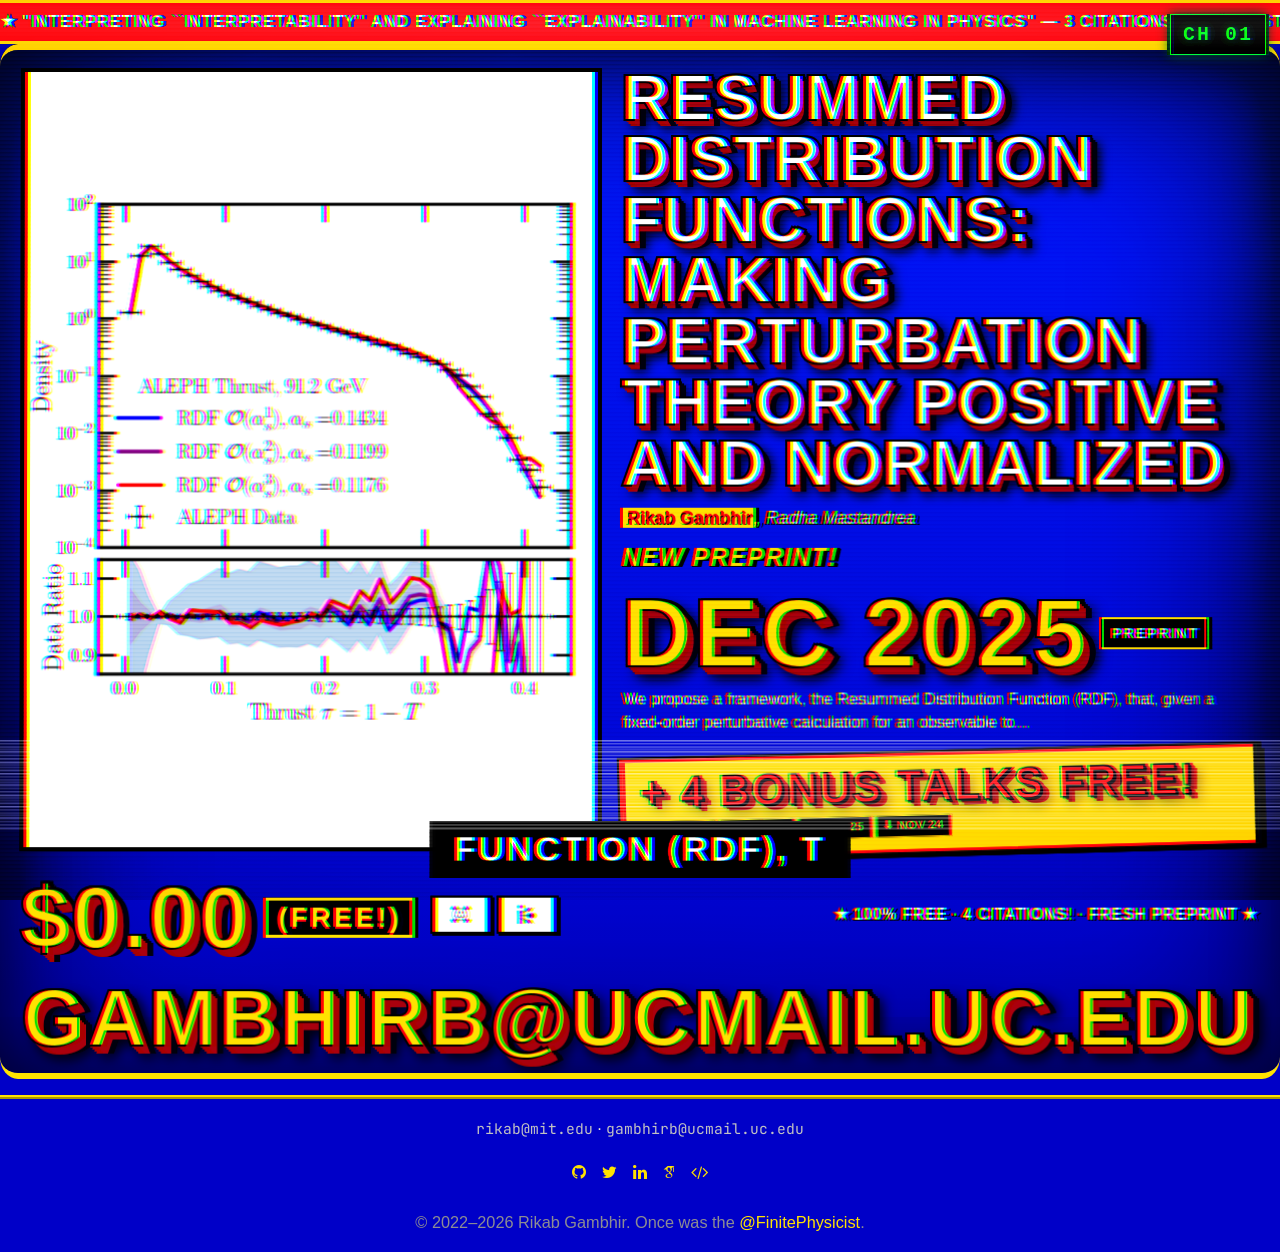
==== commit c887850a: "blog" ====
--- a/index.html
+++ b/index.html
@@ -46,11 +46,6 @@
 <!-- Body -->
 <body>
 
-  <!-- Viewing-mode toggle on top left -->
-  <button id="viewmode-toggle" type="button" aria-label="Toggle viewing mode">
-    📺 VHS mode
-  </button>
-
   <!-- Sticky top nav -->
   <nav id="topnav" class="topnav" aria-label="Page navigation"> 
     <a href="#top" class="topnav-brand">Rikab Gambhir</a>
@@ -101,18 +96,10 @@
     <section id="about" class="section">
       <div class="section-inner narrow">
         <h2>About</h2>
-        <p>
-          I&rsquo;m a postdoctoral researcher with the
-          <a href="https://mlhad.org" target="_blank" rel="noopener">MLHAD Collaboration</a>
-          at the <a href="https://www.uc.edu/" target="_blank" rel="noopener">University of Cincinnati</a>.
-          I work at the intersection of <strong>jet physics</strong>, <strong>QCD</strong>, and
-          <strong>machine learning</strong> &mdash; building tools and observables that make
-          collider physics easier to reason about.
-        </p>
-        <p>
-          Before Cincinnati, I did my PhD at the
-          <a href="https://physics.mit.edu/" target="_blank" rel="noopener">MIT Center for Theoretical Physics</a>, and before that, I did my undergrad in physics, applied sciences engineering, and mathematics at <a href="https://physics.rutgers.edu/" target="_blank" rel="noopener">Rutgers University</a>.
-        </p>
+        <!-- about:start -->
+        <p>I&rsquo;m a postdoctoral researcher with the <a href="https://mlhad.org" target="_blank" rel="noopener">MLHAD Collaboration</a> at the <a href="https://www.uc.edu/" target="_blank" rel="noopener">University of Cincinnati</a>. I work at the intersection of <strong>jet physics</strong>, <strong>QCD</strong>, and <strong>machine learning</strong> &mdash; building tools and observables that make collider physics easier to reason about.</p>
+        <p>Before Cincinnati, I did my PhD at the <a href="https://physics.mit.edu/" target="_blank" rel="noopener">MIT Center for Theoretical Physics</a>, and before that, I did my undergrad in physics, applied sciences engineering, and mathematics at <a href="https://physics.rutgers.edu/" target="_blank" rel="noopener">Rutgers University</a>.</p>
+        <!-- about:end -->
         <p class="about-meta">
           Reach me at <a href="mailto:gambhirb@ucmail.uc.edu">gambhirb@ucmail.uc.edu</a>.
           Full history is in the <a href="assets/pdf/rikab_CV.pdf">CV</a>.
--- a/css/vhs.css
+++ b/css/vhs.css
@@ -30,7 +30,7 @@
   filter: url(#vhs-chroma);
 }
 
-/* ---- hide modern layout ---- */
+/* ##### hide modern layout ##### */
 body.vhs #about,
 body.vhs #featured,
 body.vhs #research,
@@ -39,7 +39,7 @@
 body.vhs #topnav,
 body.vhs .hero { display: none !important; }
 
-/* ---- CRT overlay ---- */
+/* ##### CRT overlay ##### */
 body.vhs::before {
   content: '';
   position: fixed; inset: 0;
@@ -93,7 +93,7 @@
 
 body.vhs main { animation: vhs-flicker 0.22s steps(2) infinite; }
 
-/* ---- top ticker ---- */
+/* ##### top ticker ##### */
 body.vhs .vhs-ticker {
   position: relative;
   background: var(--v-red);
@@ -117,7 +117,7 @@
   white-space: nowrap;
 }
 
-/* ---- broadcast screen ---- */
+/* ##### broadcast screen ##### */
 body.vhs #vhs-broadcast {
   margin: 0;
   max-width: none;
@@ -135,7 +135,7 @@
   flex-direction: column;
 }
 
-/* ---- slide layout: image|info / payments / email ---- */
+/* ##### slide layout: image|info / payments / email ##### */
 body.vhs .slide {
   display: grid;
   grid-template-columns: minmax(0, 1fr) minmax(0, 1.1fr);
@@ -286,7 +286,7 @@
   margin-top: 4px;
 }
 
-/* ---- payments row ---- */
+/* ##### payments row ##### */
 body.vhs .slide-payments {
   grid-area: payments;
   display: flex;
@@ -382,7 +382,7 @@
   text-shadow: 1px 1px 0 var(--v-black);
 }
 
-/* ---- email link ---- */
+/* ##### email link ##### */
 body.vhs .slide-email {
   grid-area: email;
   text-align: center;
@@ -413,7 +413,7 @@
   color: var(--v-yellow-soft);
 }
 
-/* ---- color-bars test pattern ---- */
+/* ##### color-bars test pattern ##### */
 body.vhs .vhs-color-bars {
   position: fixed; inset: 0;
   pointer-events: none;
@@ -484,7 +484,7 @@
 body.vhs .vhs-cb-play { left: 14px; }
 body.vhs .vhs-cb-sp   { right: 14px; }
 
-/* ---- footer ---- */
+/* ##### footer ##### */
 body.vhs .site-footer {
   background: var(--v-blue-deep);
   color: var(--v-cream);
@@ -504,7 +504,7 @@
   font-family: 'Arial Black', sans-serif;
 }
 
-/* ---- scrollbar ---- */
+/* ##### scrollbar ##### */
 body.vhs::-webkit-scrollbar { width: 14px; height: 14px; }
 body.vhs::-webkit-scrollbar-track { background: var(--v-blue-deep); }
 body.vhs::-webkit-scrollbar-thumb {
@@ -513,7 +513,7 @@
 }
 body.vhs::-webkit-scrollbar-thumb:hover { background: var(--v-yellow); }
 
-/* ---- keyframes ---- */
+/* ##### keyframes ##### */
 @keyframes vhs-flicker {
   0%   { opacity: 1; }
   50%  { opacity: 0.94; }
@@ -540,7 +540,7 @@
   to   { transform: scale(1); opacity: 1; }
 }
 
-/* ---- bonus-talks callout ---- */
+/* ##### bonus-talks callout ##### */
 body.vhs .slide-bonus {
   display: flex;
   flex-direction: column;
@@ -601,7 +601,7 @@
   border-color: var(--v-red);
 }
 
-/* ---- mobile ---- */
+/* ##### mobile ##### */
 @media (max-width: 700px) {
   body.vhs::before {
     background:
@@ -636,7 +636,7 @@
   body.vhs .slide-bonus { transform: none; }
 }
 
-/* ---- channel indicator ---- */
+/* ##### channel indicator ##### */
 body.vhs .vhs-channel {
   position: fixed;
   top: 14px; right: 14px;
@@ -653,7 +653,7 @@
   box-shadow: 0 0 10px rgba(0, 255, 102, 0.35);
 }
 
-/* ---- subtitle band ---- */
+/* ##### subtitle band ##### */
 body.vhs .vhs-subtitle {
   position: fixed;
   bottom: 22px;
@@ -681,7 +681,7 @@
   white-space: pre-wrap;
 }
 
-/* ---- static-lines overlay ---- */
+/* ##### static-lines overlay ##### */
 body.vhs .vhs-static-lines {
   position: fixed;
   left: 0; right: 0;
@@ -722,7 +722,7 @@
   100% { transform: translateY(11px); }
 }
 
-/* ---- CRT warping ---- */
+/* ##### CRT warping ##### */
 body.vhs #vhs-broadcast {
   border-radius: 18px / 22px;
   box-shadow:
@@ -735,7 +735,7 @@
   transform-origin: center top;
 }
 
-/* ---- prefers-reduced-motion ---- */
+/* ##### prefers-reduced-motion ##### */
 @media (prefers-reduced-motion: reduce) {
   body.vhs main,
   body.vhs::after,
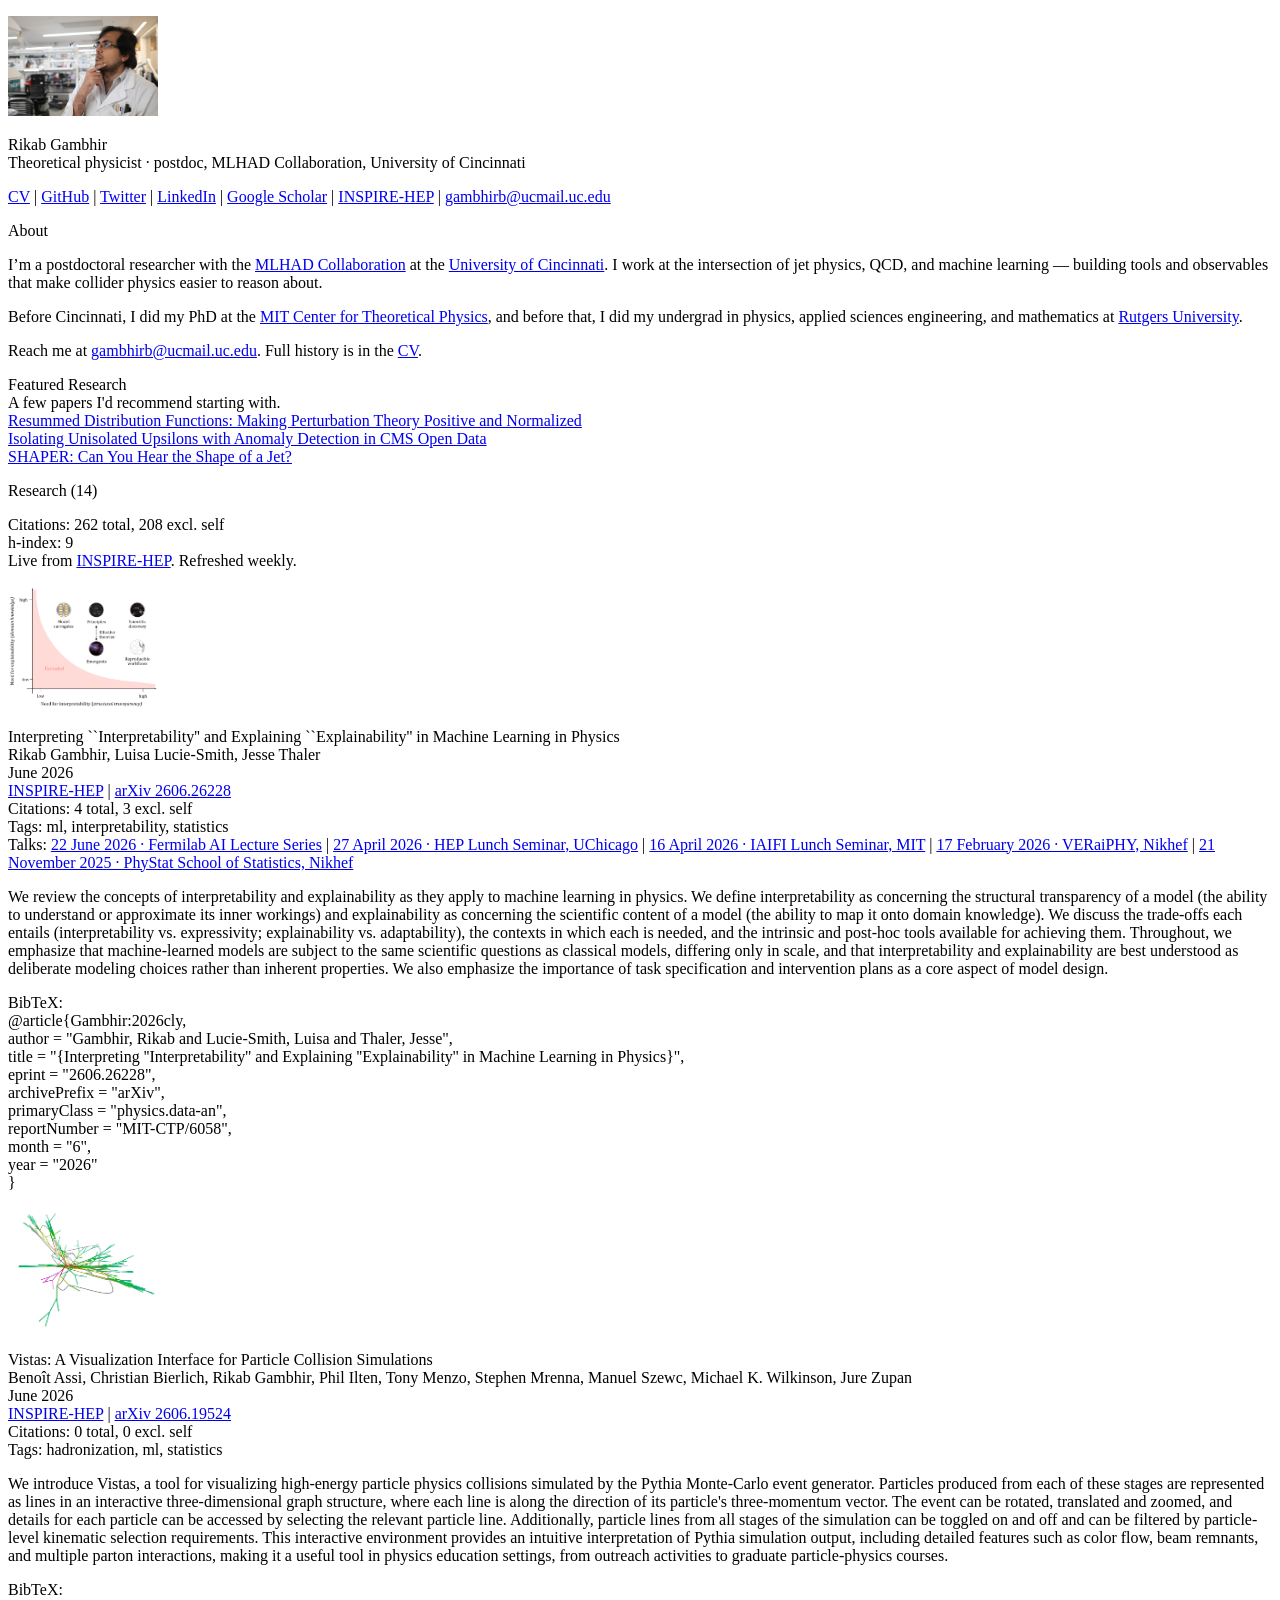
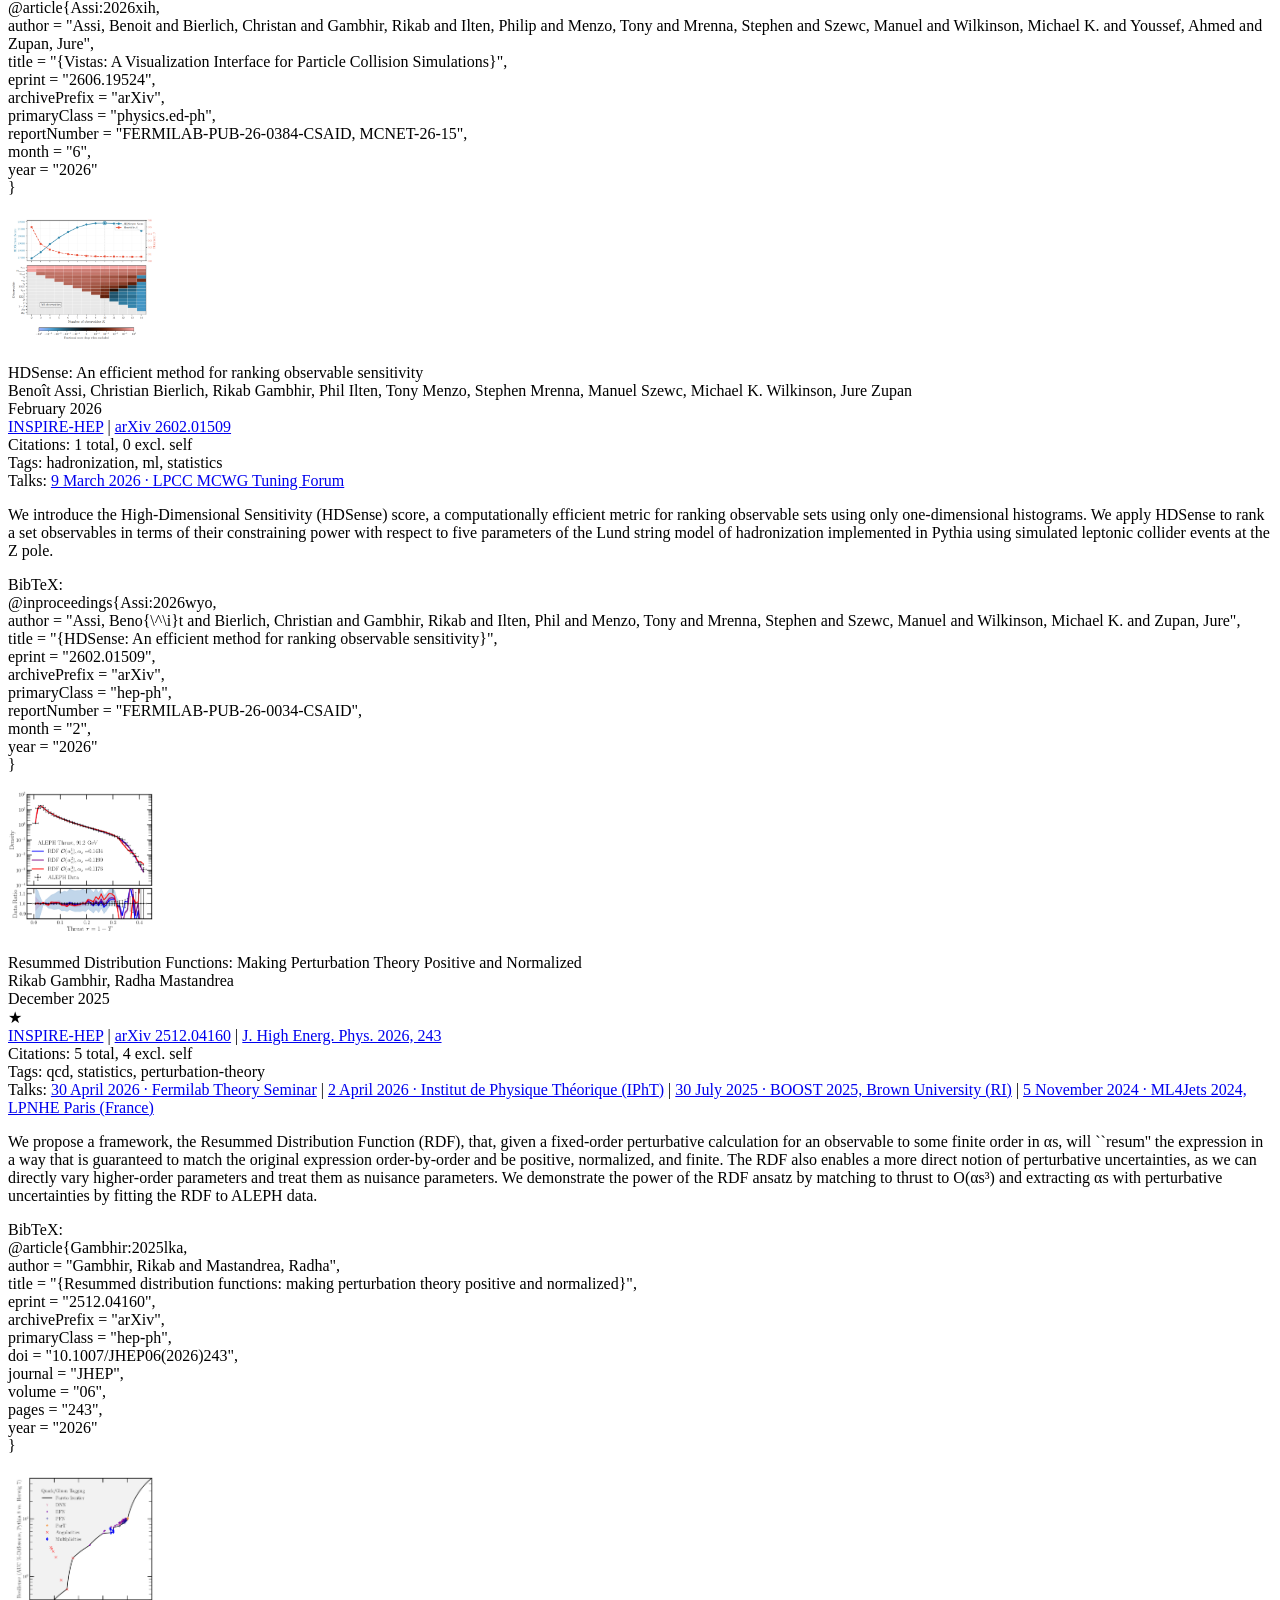
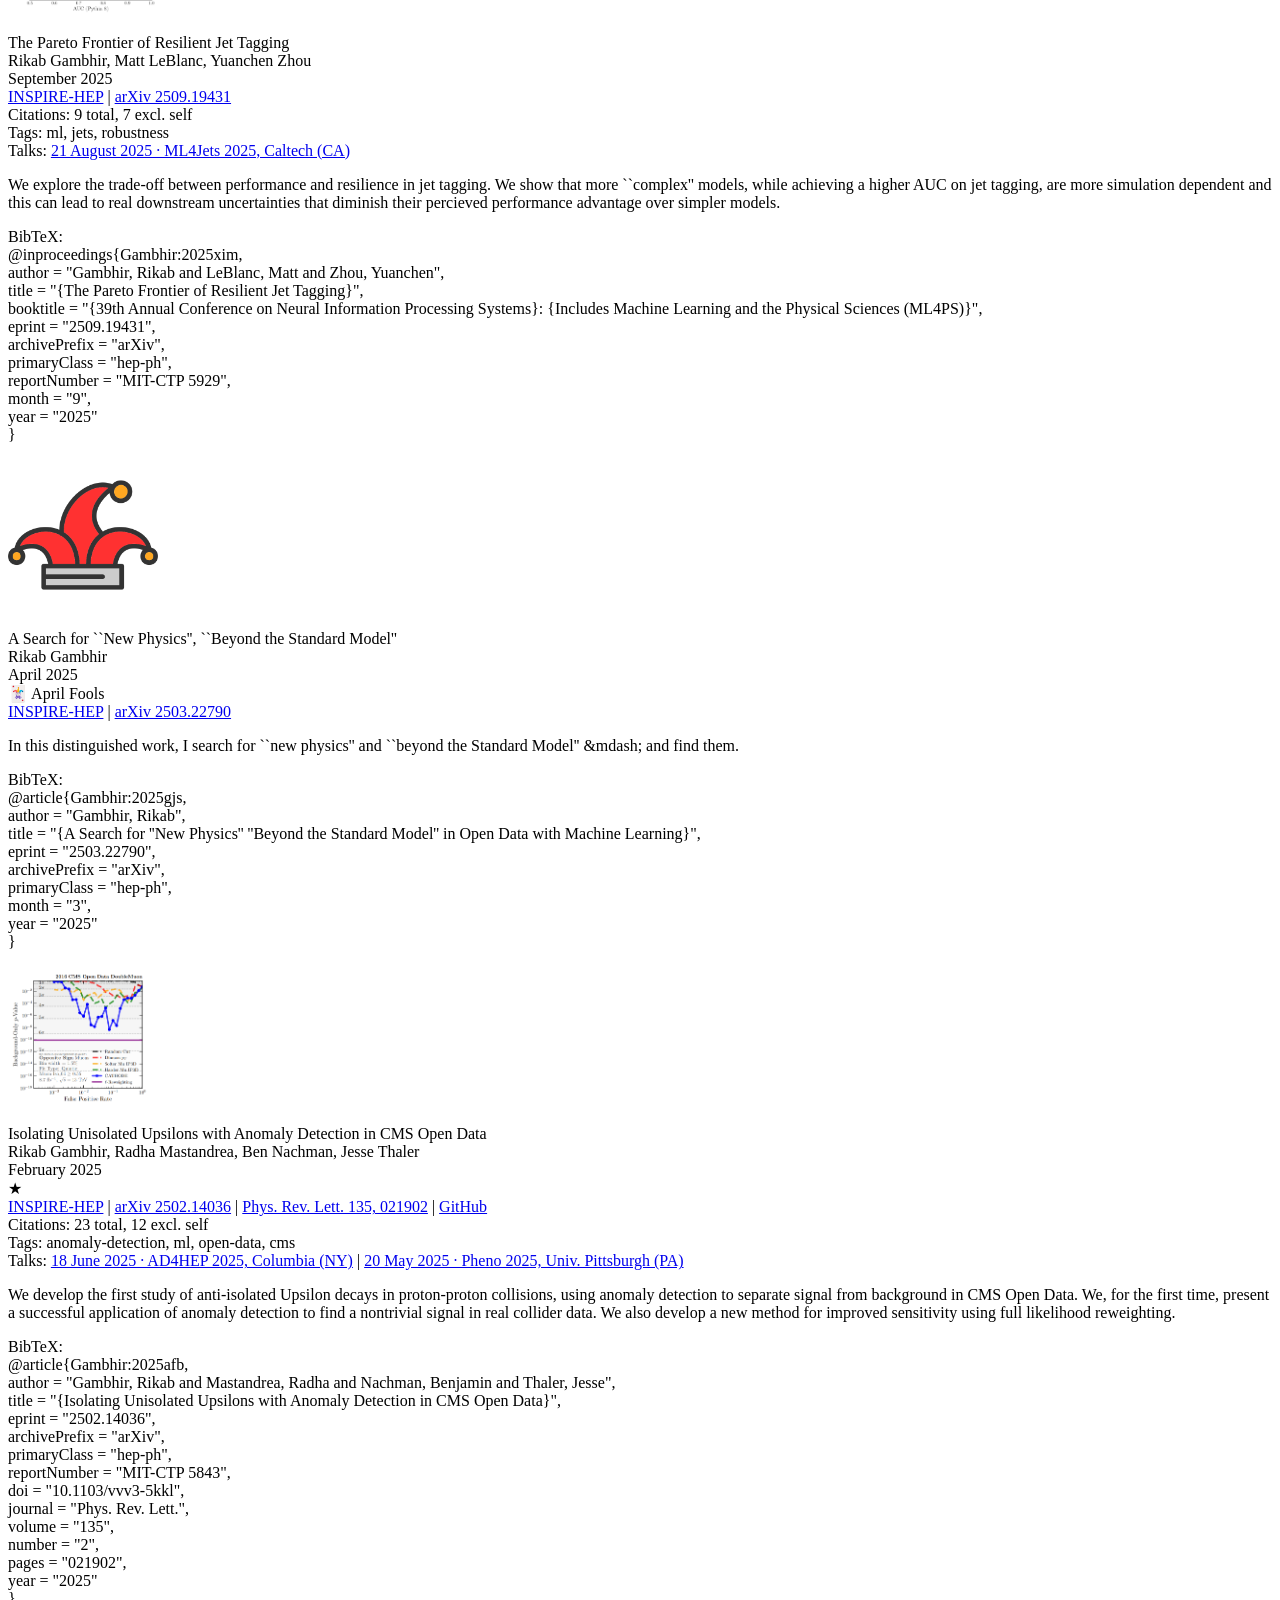
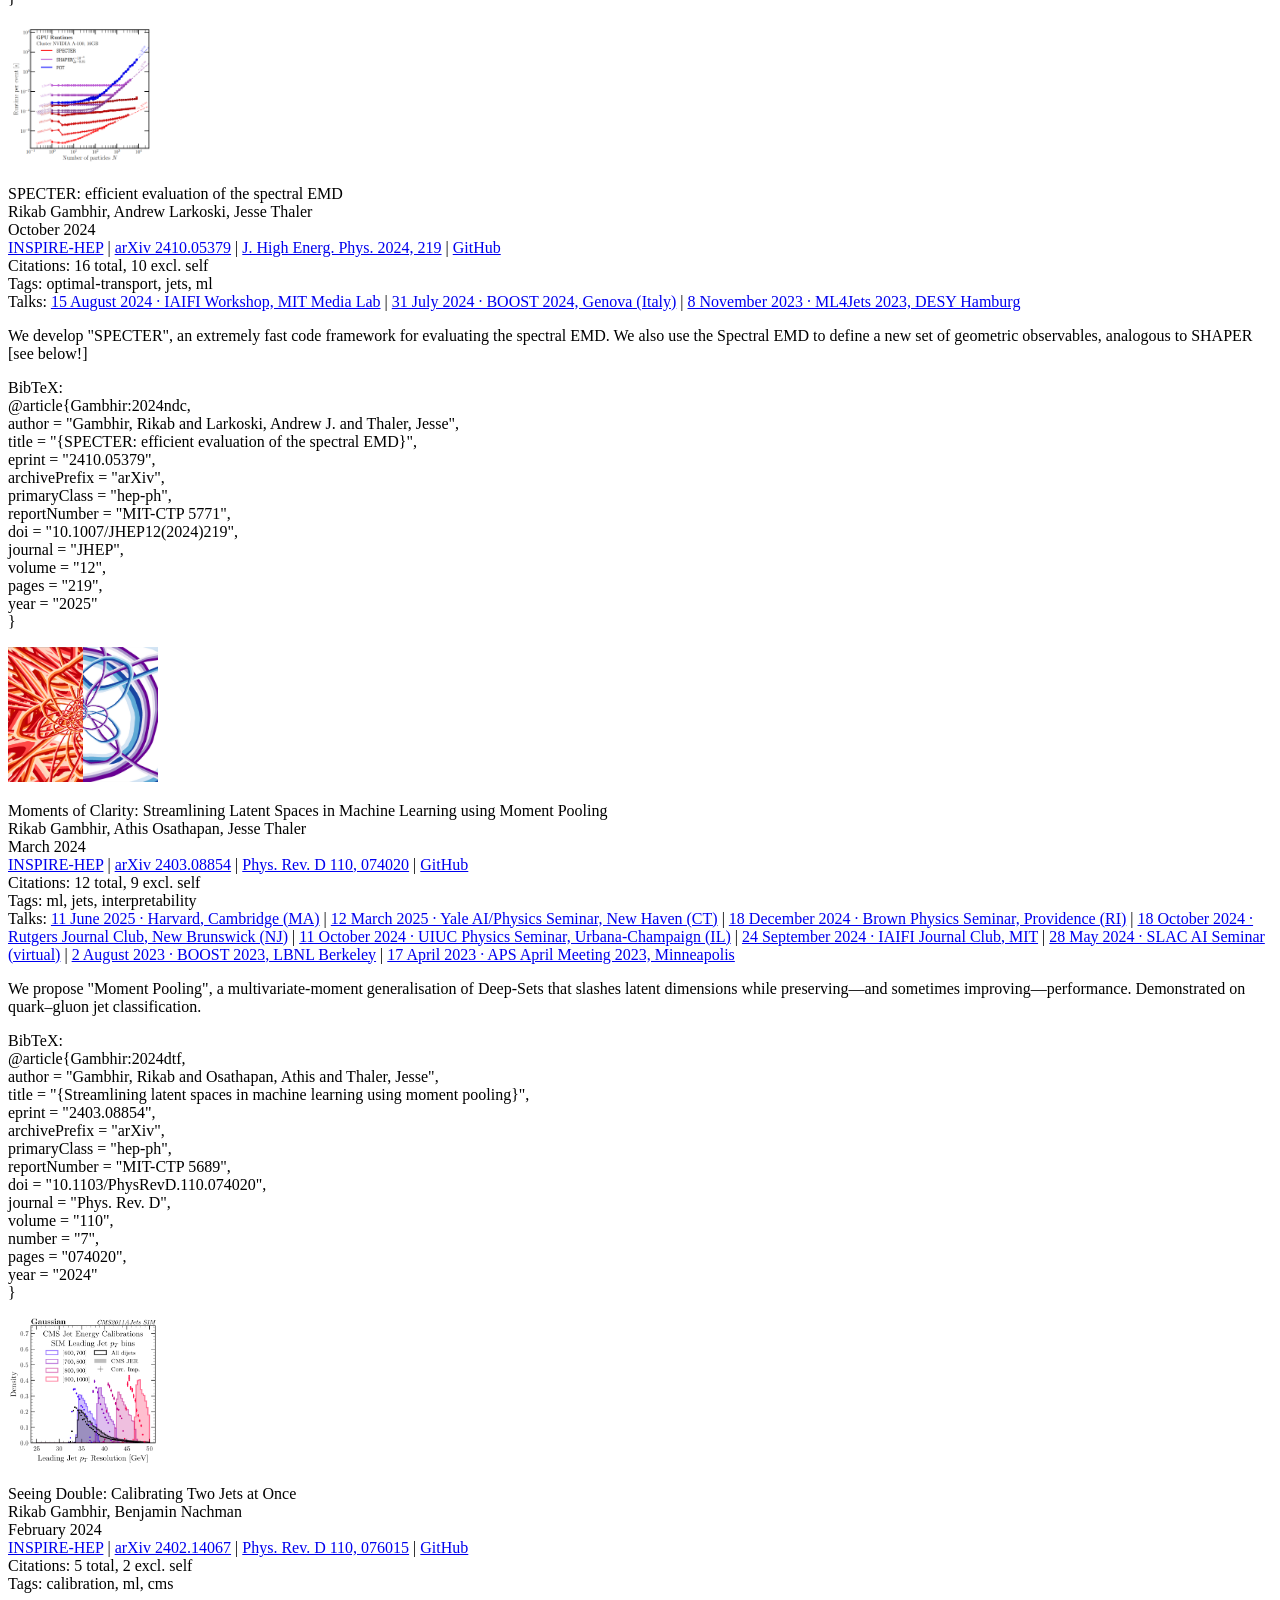
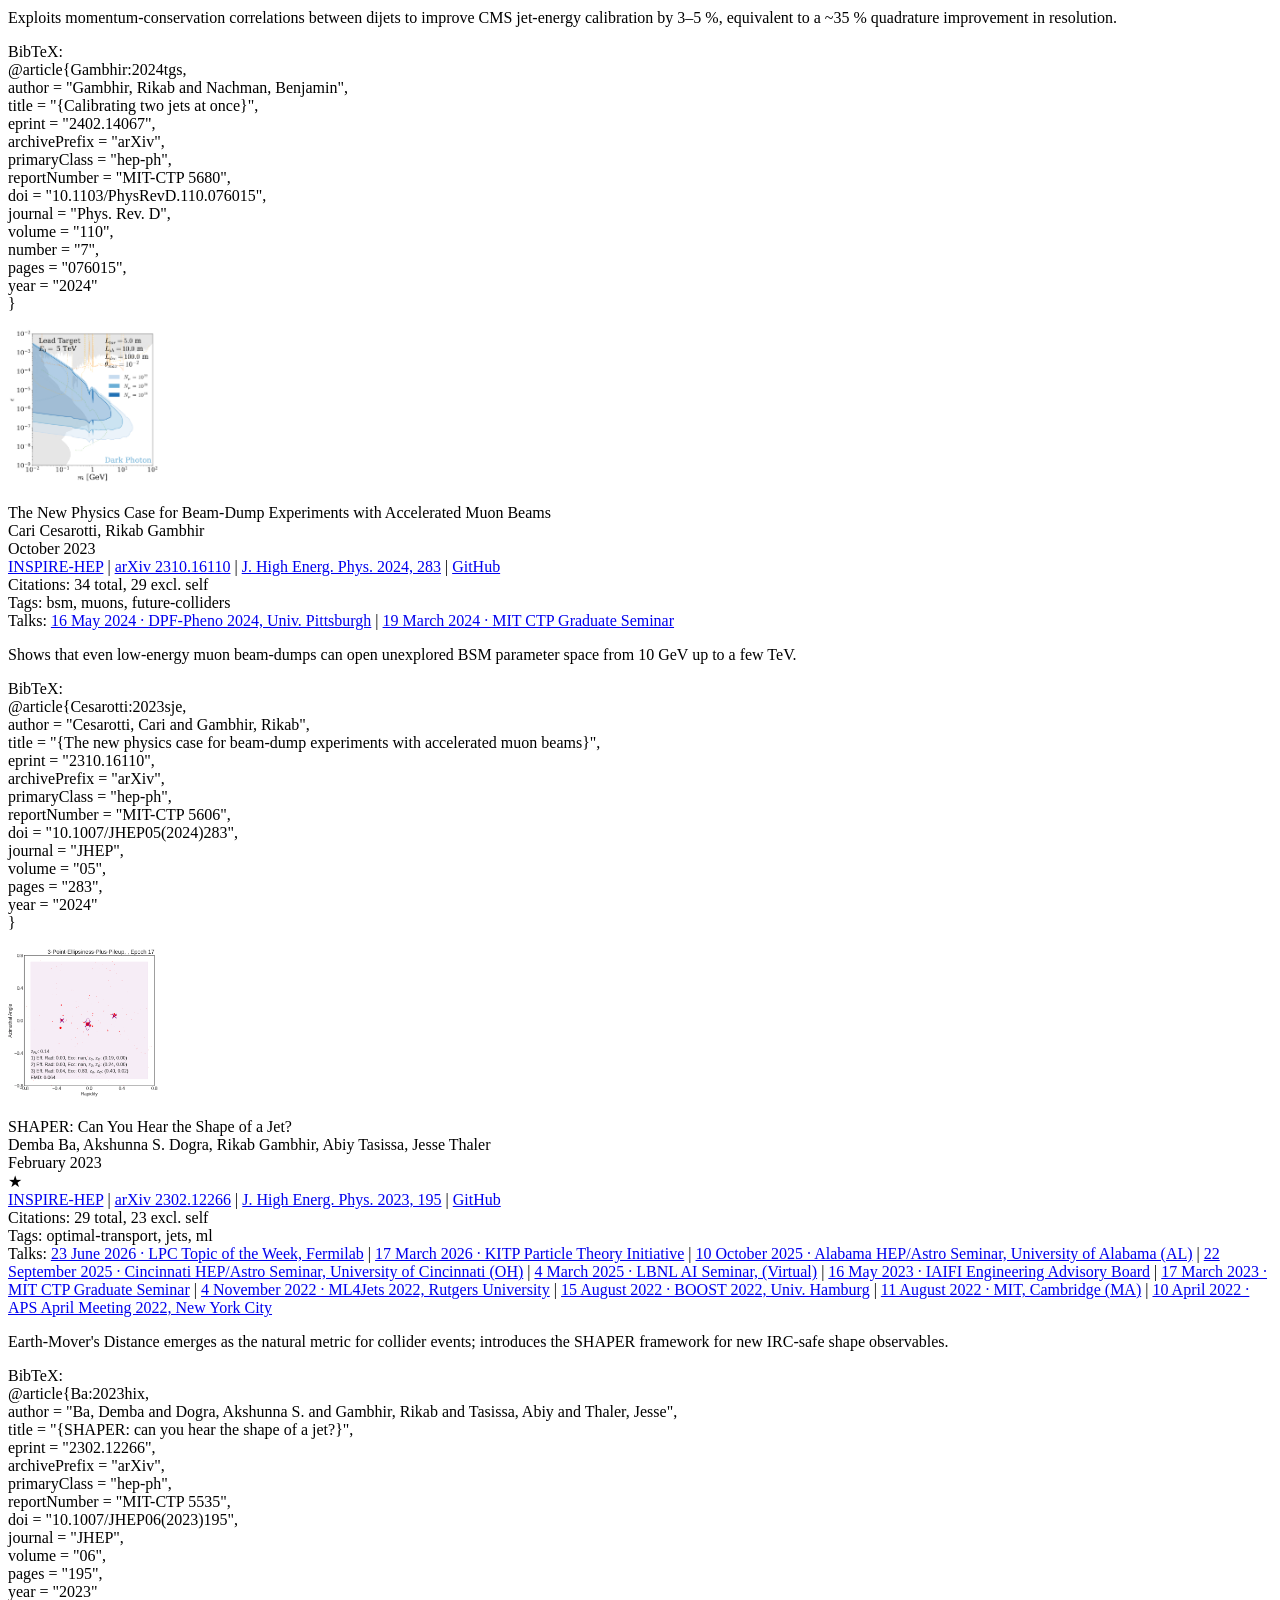
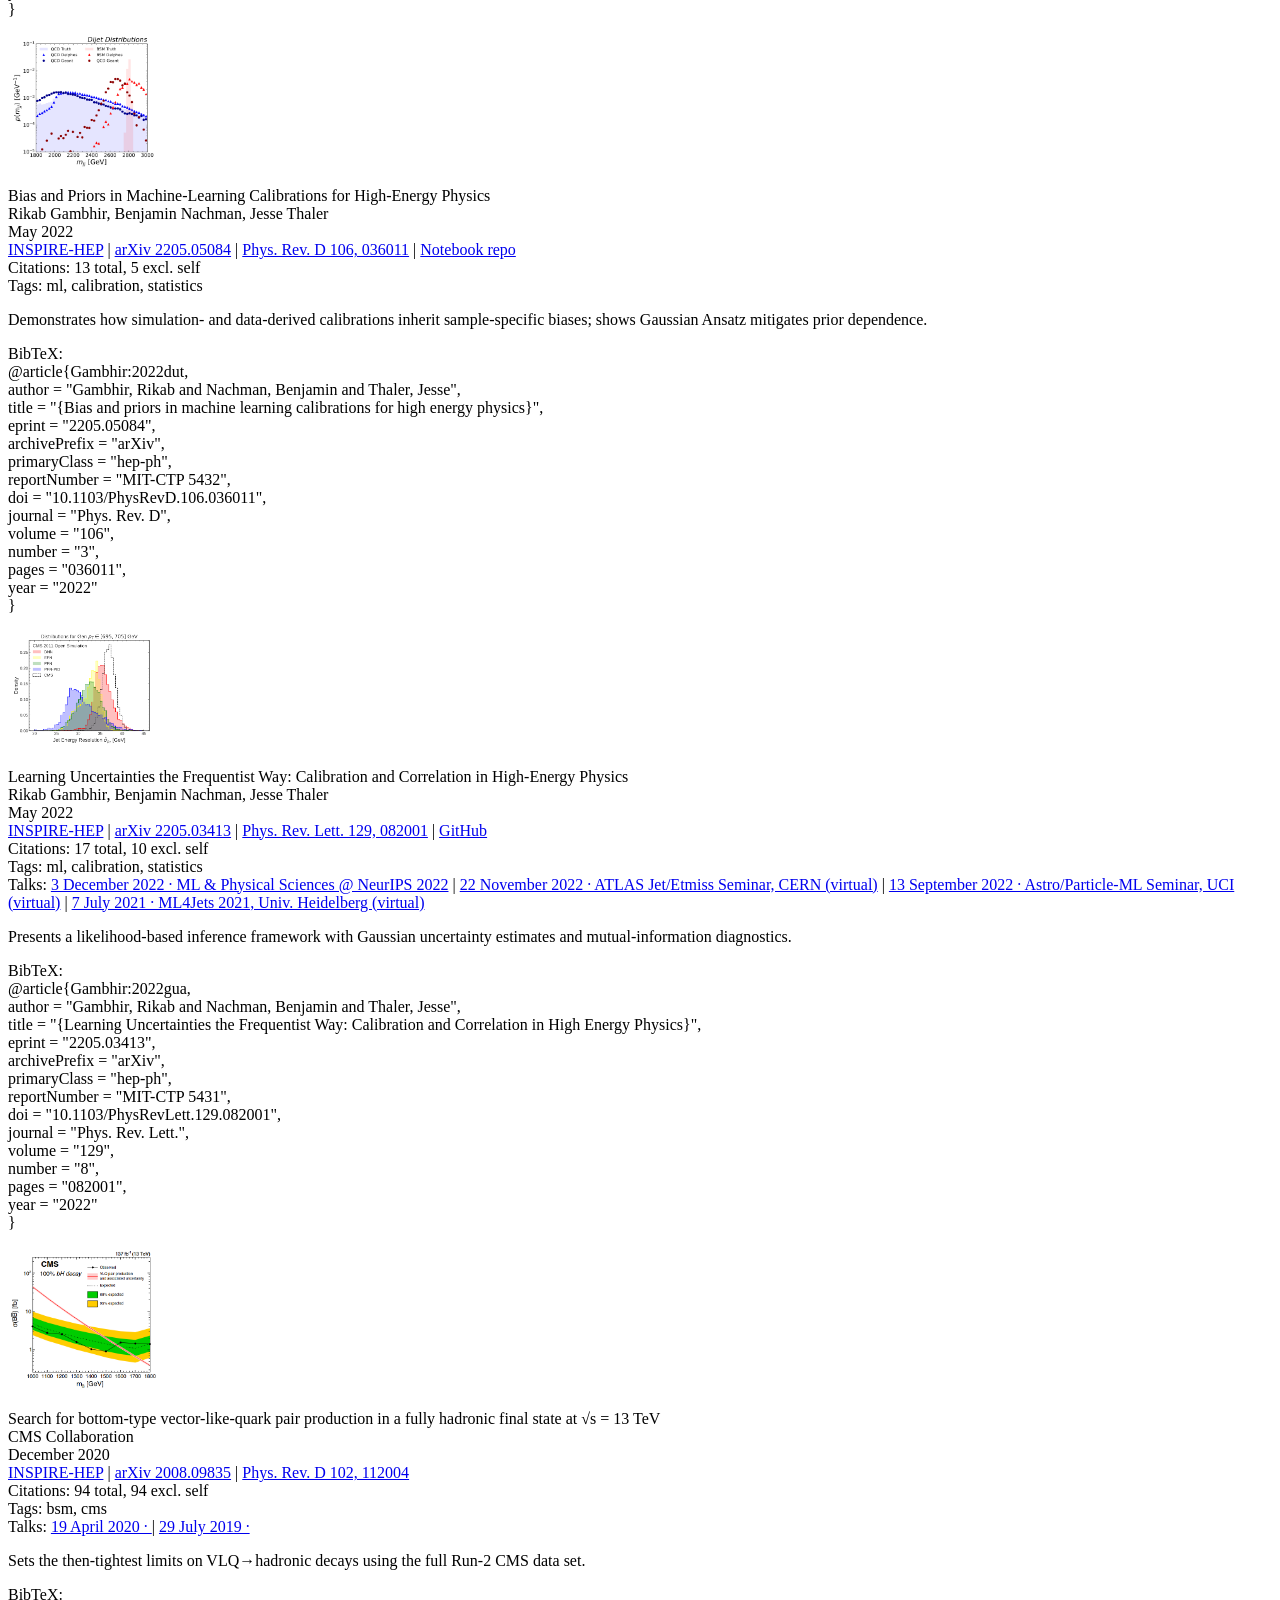
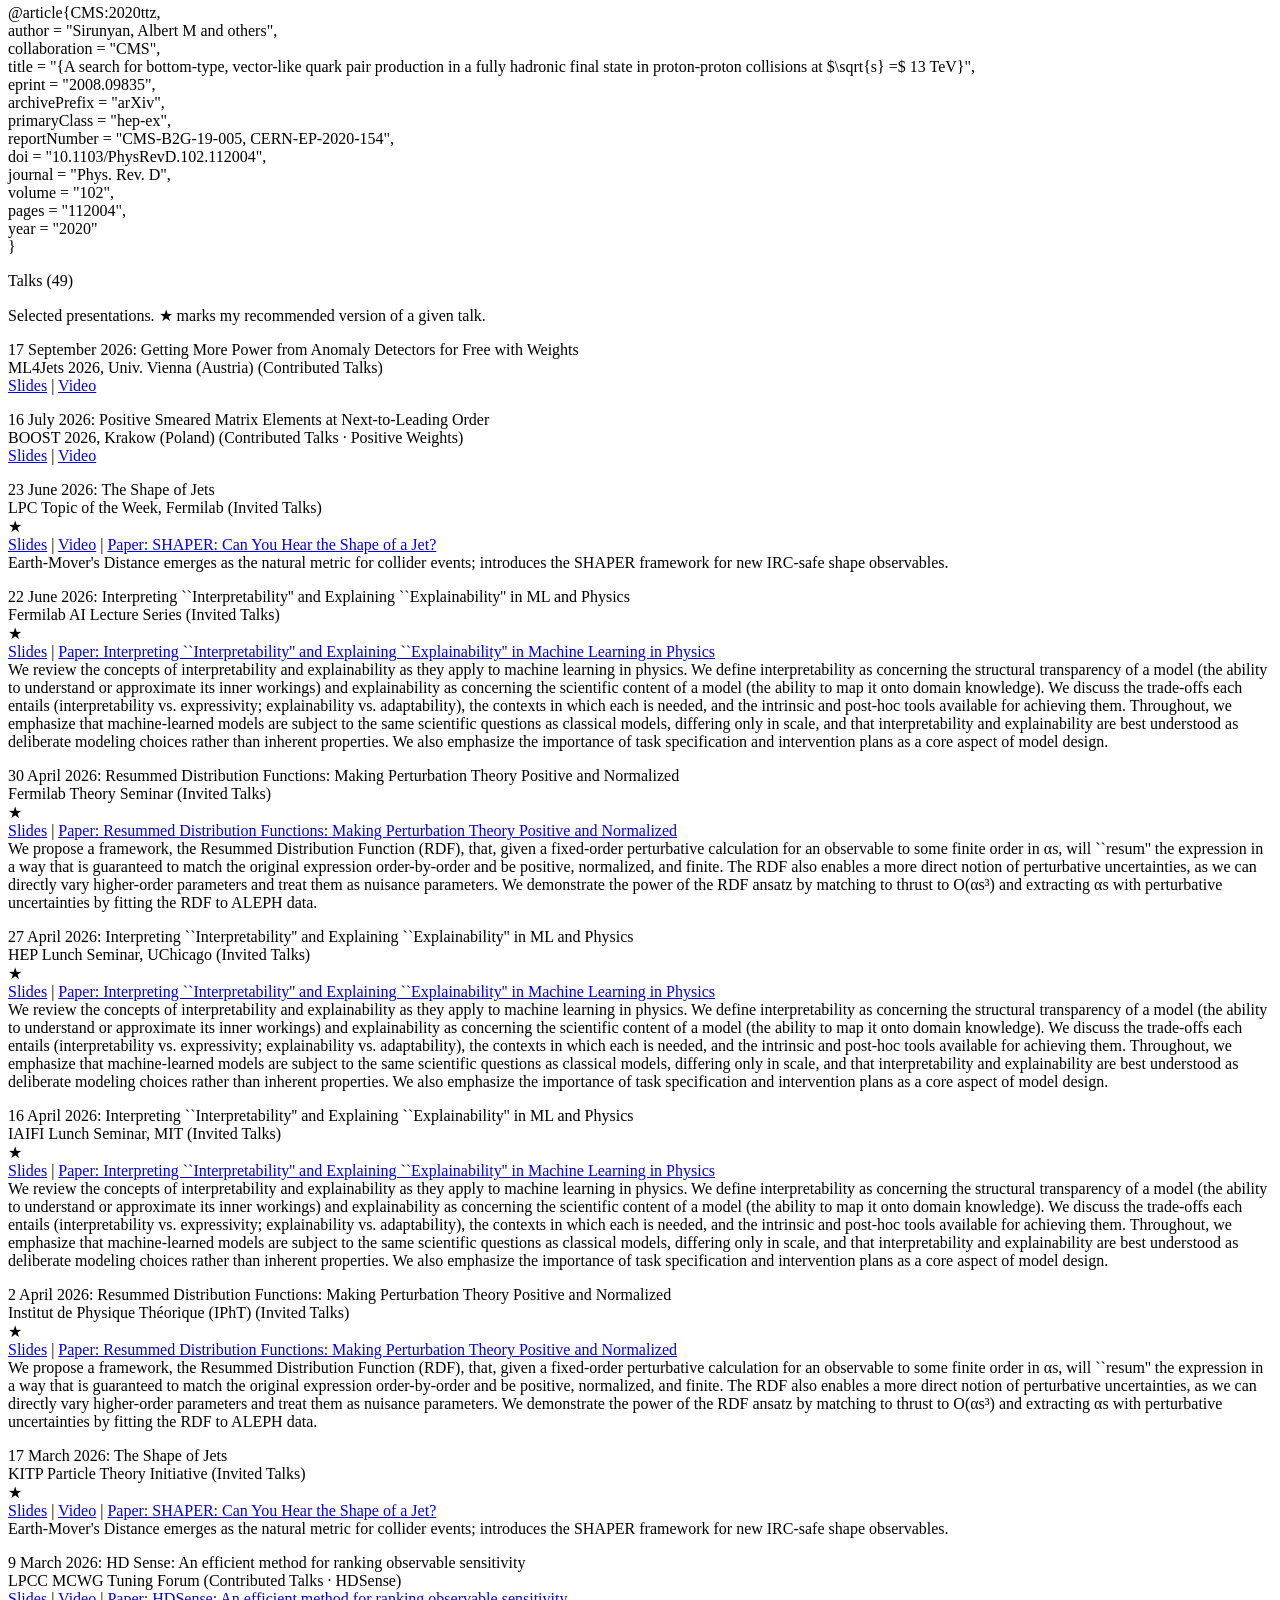
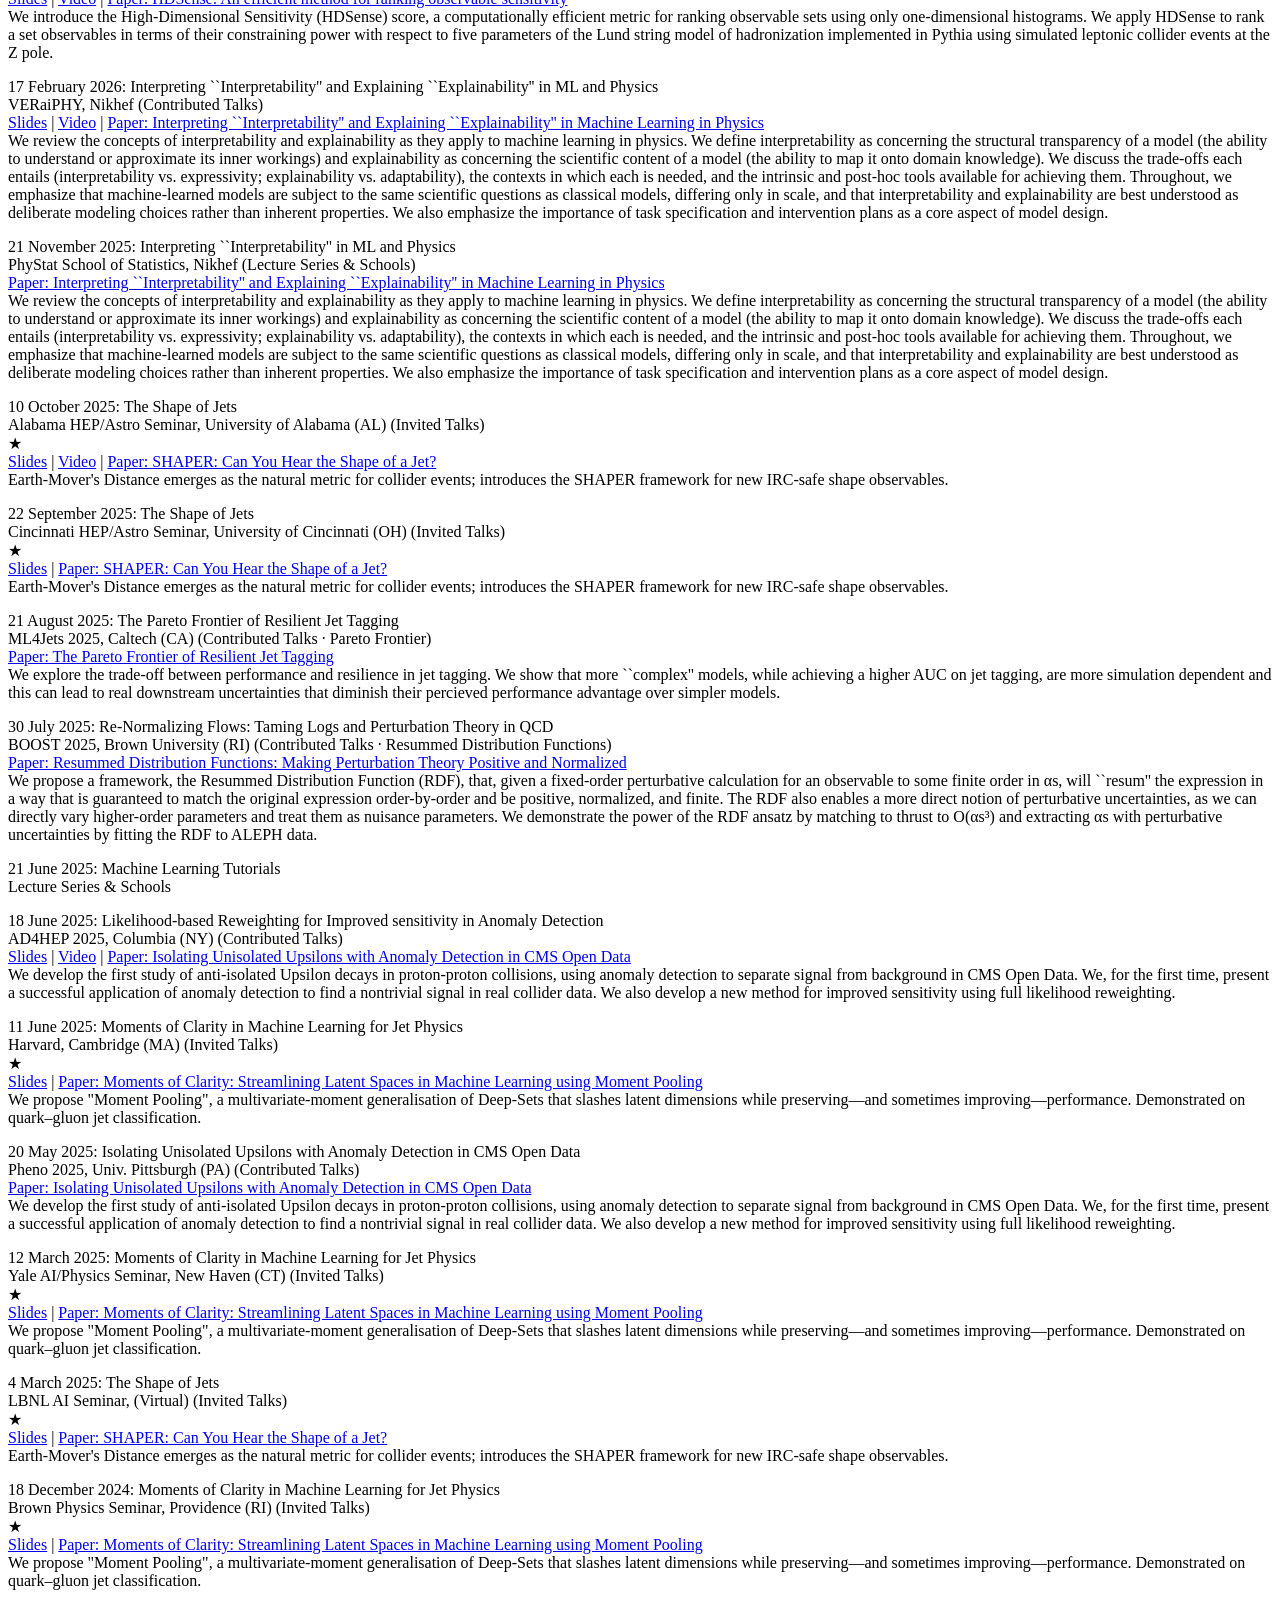
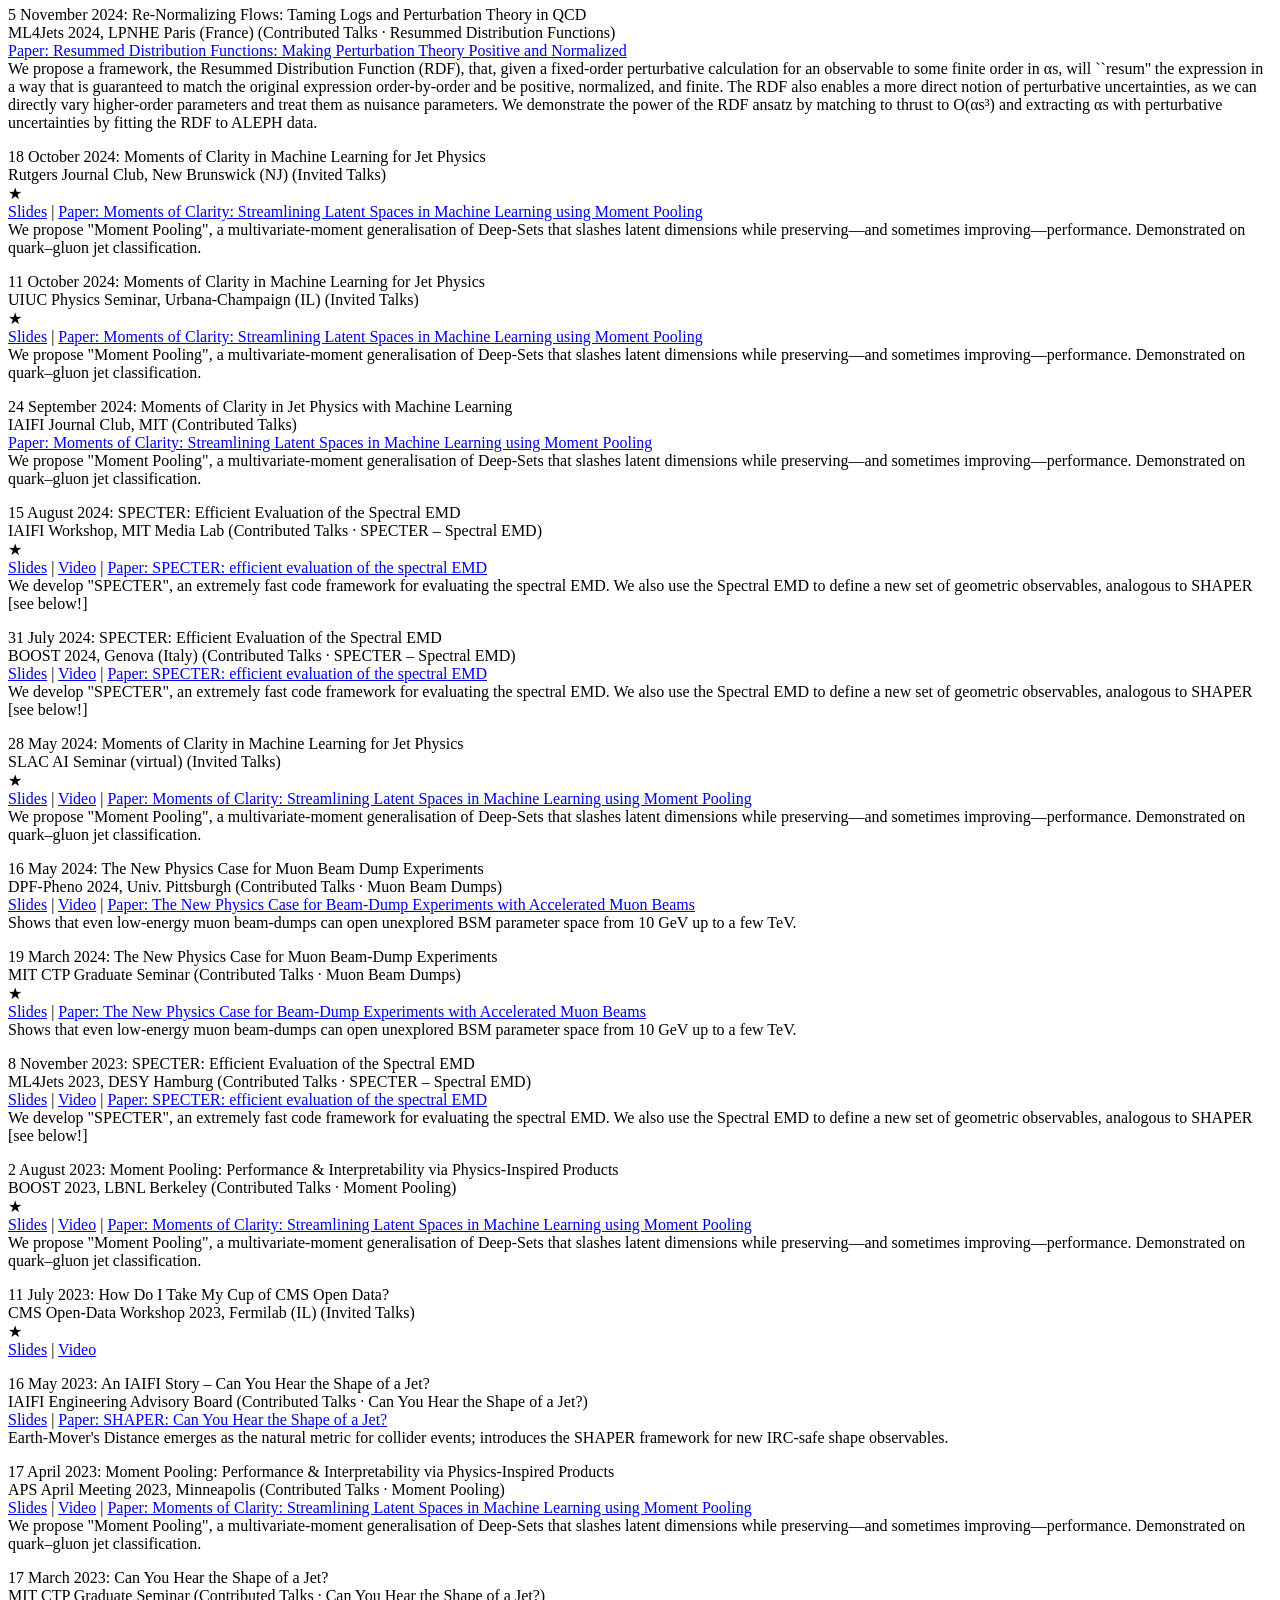
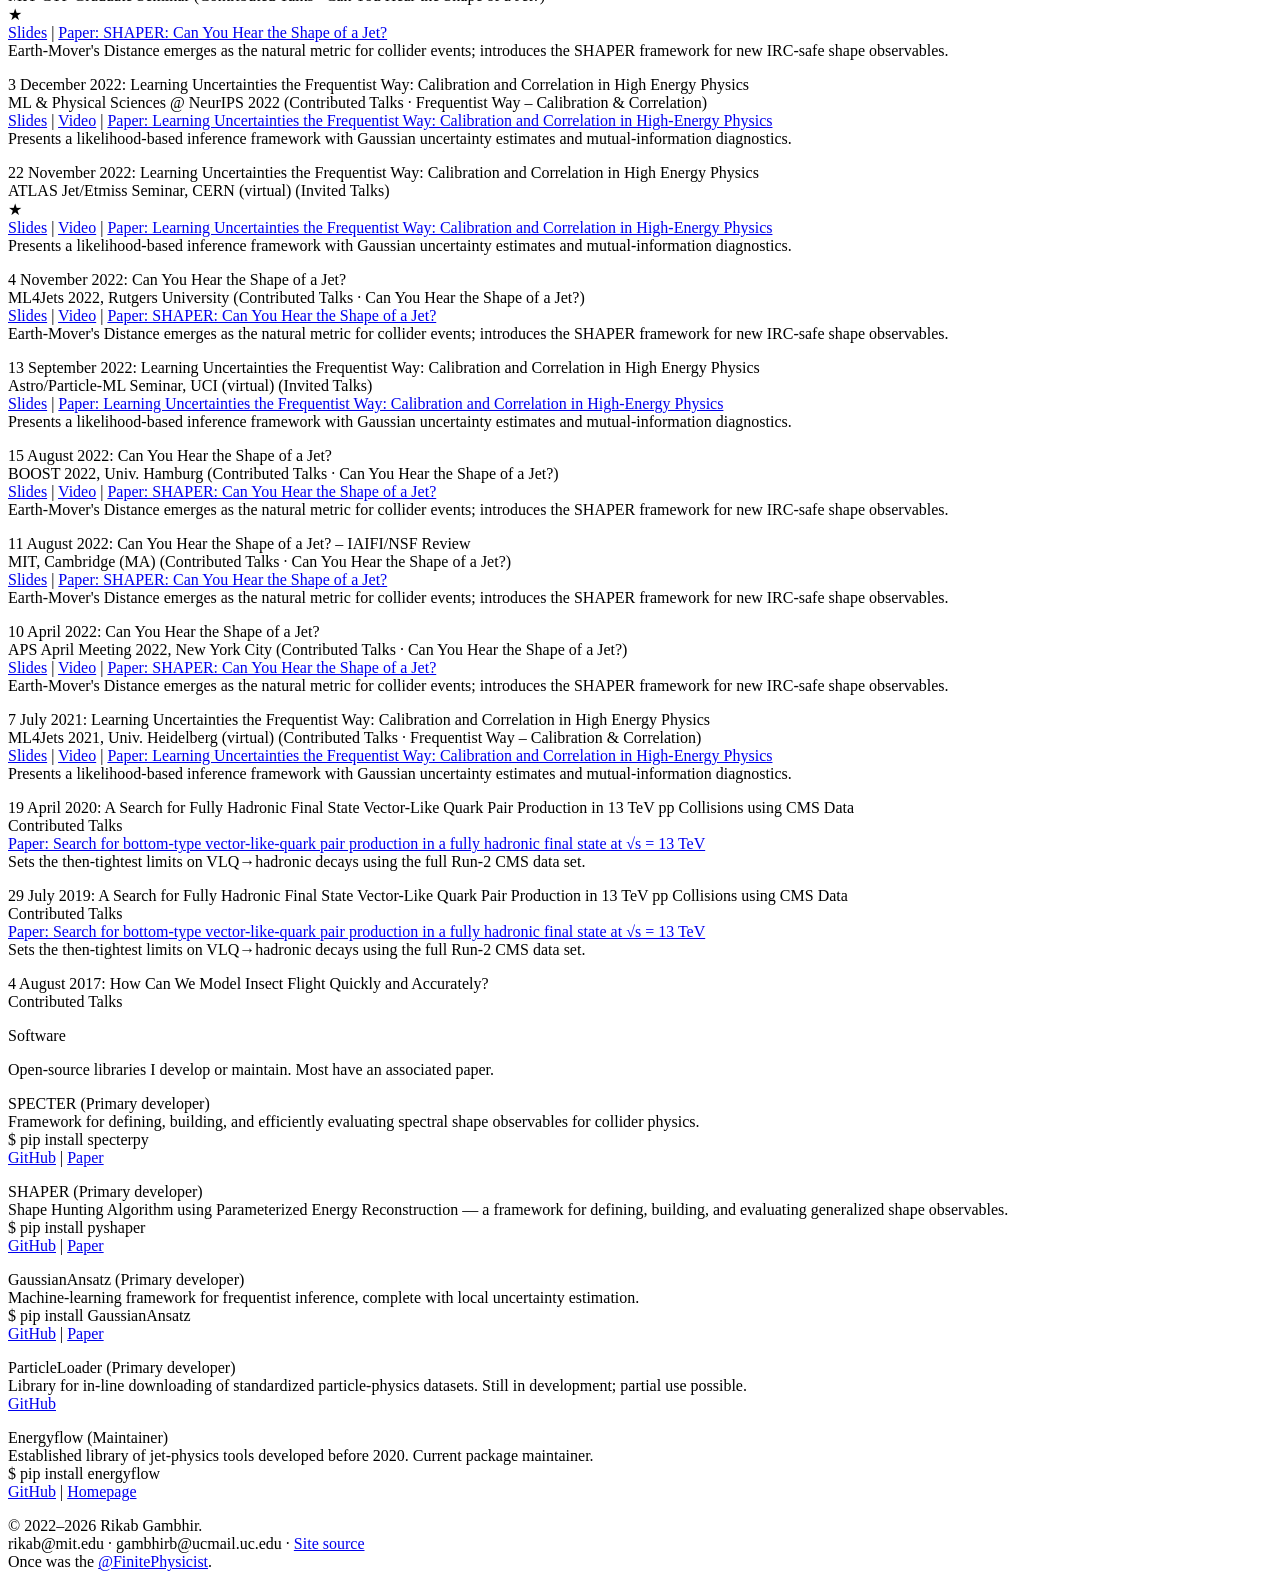
==== commit ee65d3a3: "popup cleanup" ====
--- a/index.html
+++ b/index.html
@@ -121,7 +121,7 @@
       <div class="section-inner">
         <h2>All Research <span class="count" id="researchCount"></span></h2>
         <p class="section-blurb">
-          Click any card to read the abstract, copy the BibTeX, or jump to the talks I gave on it.
+          Click any card to see its citations, copy the BibTeX, or jump to the talks I gave on it.
         </p>
 
         <!-- Statistics-->
--- a/css/style.css
+++ b/css/style.css
@@ -2,27 +2,25 @@
 
 /* global variables */
 :root {
-  --bg:           #0e0e10; /* primary background color */
-  --bg-alt:       #131317;
-  --surface:      #1a1a1d;
-  --surface-2:    #222226;
-  --border:       #2a2a2e;
-  --border-soft:  #1f1f23;
-  --text:         #ececec;
-  --text-soft:    #c2c2c2;
-  --muted:        #8d8d92;
-  --accent:       #e63946;          /* primary red */
-  --accent-soft:  #ff6b6b;         /* lighter red, for hovers and highlights */
-  --accent-2:     #f4a261;          /* warm amber */
-  --accent-2-soft:#ffd29a;         /* lighter amber, for hovers and highlights */
-  --shadow-sm:    0 1px 2px rgba(0,0,0,.4);
-  --shadow:       0 4px 16px rgba(0,0,0,.45), 0 1px 2px rgba(0,0,0,.5);
-  --shadow-lg:    0 12px 32px rgba(0,0,0,.55);
+  --bg: #0e0e10; /* primary background color */
+  --bg-alt: #131317;
+  --surface: #1a1a1d;
+  --surface-2: #222226;
+  --border: #2a2a2e;
+  --border-soft: #1f1f23;
+  --text: #ececec;
+  --text-soft: #c2c2c2;
+  --muted: #8d8d92;
+  --accent: #e63946; /* primary red */
+  --accent-soft: #ff6b6b; /* lighter red, for hovers and highlights */
+  --accent-2: #f4a261; /* warm amber */
+  --shadow: 0 4px 16px rgba(0,0,0,.45), 0 1px 2px rgba(0,0,0,.5);
+  --shadow-lg: 0 12px 32px rgba(0,0,0,.55);
 
   /* plot */
-  --chart-grid:   #2a2a2e;
-  --chart-axis:   #3a3a3f;
-  --chart-text:   #8d8d92;
+  --chart-grid: #2a2a2e;
+  --chart-axis: #3a3a3f;
+  --chart-text: #8d8d92;
 
   /* fonts */
   --font-sans: 'Inter', system-ui, -apple-system, 'Segoe UI', Roboto, sans-serif;
@@ -76,7 +74,7 @@
 }
 h2 { font-size: clamp(1.6rem, 2.6vw, 2rem); }
 h3 { font-size: 1.15rem; }
-p  { margin: 0 0 1em; }
+p { margin: 0 0 1em; }
 
 /* code-style text */
 code {
@@ -247,11 +245,7 @@
   color: var(--text-soft);
 }
 
-/*  */
 /* sections */
-/*  */
-
-
 
 .section {
   padding: clamp(3rem, 8vh, 6rem) var(--gutter);
@@ -472,7 +466,7 @@
   margin: 1.25rem 0 .5rem;
 }
 .card-detail h4:first-child { margin-top: 0; }
-.card-abstract { color: var(--text-soft); }
+
 .card-bibtex {
   position: relative;
   background: var(--bg);
@@ -663,8 +657,8 @@
   border: 1px solid currentColor;
   background: rgba(255,255,255,.02);
 }
-.cat-invited     { color: var(--accent); }
-.cat-lectures    { color: var(--accent-2); }
+.cat-invited { color: var(--accent); }
+.cat-lectures { color: var(--accent-2); }
 .cat-contributed { color: var(--text-soft); }
 .year-header {
   position: sticky;
@@ -845,7 +839,7 @@
   margin: 0;
 }
 
-/*  featured mark + count  */
+/* featured mark + count */
 .featured-mark { color: var(--accent-2); }
 
 /* statistics stuff */
@@ -951,7 +945,7 @@
   padding: 1rem 1.2rem 1.2rem;
   margin: 0;
 }
-.stats-chart figcaption {
+.stats-chart figcaption, .paper-chart-wrap figcaption {
   display: flex;
   gap: 1rem;
   flex-wrap: wrap;
@@ -959,18 +953,22 @@
   color: var(--muted);
   margin-bottom: .5rem;
 }
-.stats-chart .legend {
+.stats-chart .legend, .paper-chart-wrap .legend {
   display: inline-flex;
   align-items: center;
   gap: .35rem;
 }
-.stats-chart .swatch {
+.stats-chart .swatch, .paper-chart-wrap .swatch {
   display: inline-block;
-  width: 12px; height: 12px;
+  width: 12px;
+  height: 12px;
   border-radius: 2px;
 }
-.stats-chart .sw-red   { background: var(--accent); }
-.stats-chart .sw-amber { background: var(--accent-2); }
+.stats-chart .sw-red, .paper-chart-wrap .sw-red { background: var(--accent); }
+.stats-chart .sw-amber, .paper-chart-wrap .sw-amber { background: var(--accent-2); }
+.paper-chart-wrap figcaption { font-size: .75rem; margin-bottom: .35rem; }
+.paper-chart-wrap .legend { gap: .3rem; }
+.paper-chart-wrap .swatch { width: 10px; height: 10px; }
 .chart {
   width: 100%;
   height: auto;
@@ -982,26 +980,6 @@
   margin: .25rem 0 1rem;
   padding: 0;
 }
-.paper-chart-wrap figcaption {
-  display: flex;
-  gap: 1rem;
-  flex-wrap: wrap;
-  font-size: .75rem;
-  color: var(--muted);
-  margin-bottom: .35rem;
-}
-.paper-chart-wrap .legend {
-  display: inline-flex;
-  align-items: center;
-  gap: .3rem;
-}
-.paper-chart-wrap .swatch {
-  display: inline-block;
-  width: 10px; height: 10px;
-  border-radius: 2px;
-}
-.paper-chart-wrap .sw-red   { background: var(--accent); }
-.paper-chart-wrap .sw-amber { background: var(--accent-2); }
 .paper-chart {
   width: 100%;
   max-width: 380px;
@@ -1029,7 +1007,7 @@
   transform: none;
 }
 
-/* boilderplate accessibility code */
+/* boilerplate accessibility code */
 @media (prefers-reduced-motion: reduce) {
   html { scroll-behavior: auto; }
   *, *::before, *::after {
--- a/css/retro.css
+++ b/css/retro.css
@@ -1,79 +1,42 @@
-/* =============================================================================
-   retro.css — 1990s viewing mode
-   ----------------------------------------------------------------------------
-   Every rule below is scoped under `body.retro`. Modern site is untouched.
-
-   Edit liberally. The first block is the palette (six tokens); change those
-   and the whole retro look re-themes. Sections below are grouped by area
-   (hero / cards / talks / footer / decorations).
-   ========================================================================== */
+/* retro mode */
 
 body.retro {
-  /* ---------- palette (one place to retheme everything) ---------- */
-  --r-bg:        #008080;     /* CGA teal */
-  --r-fg:        #ffff00;     /* default yellow text on teal */
-  --r-paper:     #c0c0c0;     /* Win95 grey panel */
-  --r-paper-2:   #ffffff;     /* white "page" */
-  --r-link:      #0000ee;     /* unvisited blue */
-  --r-link-vis:  #551a8b;     /* visited purple */
-  --r-link-act:  #ff0000;
-  --r-pink:      #ff00ff;
-  --r-green:     #00ff00;
-  --r-cyan:      #00ffff;
-  --r-orange:    #ff8c00;
-
-  /* tiled SVG starfield (no asset file required) */
+  /* new plot colors */
+  --chart-grid: #888;
+  --chart-axis: #000;
+  --chart-text: #000;
+
+  /* retro palette */
+  --r-bg: #008080; /* CGA teal */
+  --r-fg: #ffff00; /* default yellow text on teal */
+  --r-paper: #c0c0c0; /* Win95 gray panel */
+  --r-paper-2: #ffffff; /* white "page" */
+  --r-link: #0000ee; /* unvisited blue */
+  --r-link-vis: #551a8b; /* visited purple */
+  --r-link-act: #ff0000;
+  --r-pink: #ff00ff;
+  --r-green: #00ff00;
+  --r-cyan: #00ffff;
+
+  /* tiled starfield */
   background:
     var(--r-bg)
     url("data:image/svg+xml;utf8,<svg xmlns='http://www.w3.org/2000/svg' width='32' height='32'><g fill='%23ffff00' opacity='0.85'><circle cx='4' cy='4' r='1'/><circle cx='14' cy='9' r='0.7'/><circle cx='24' cy='5' r='0.9'/><circle cx='8' cy='18' r='0.6'/><circle cx='20' cy='22' r='1'/><circle cx='28' cy='28' r='0.8'/></g></svg>")
     repeat;
   color: var(--r-fg);
+
   font-family: 'Times New Roman', Times, serif;
   font-size: 16px;
-  text-align: center;            /* center EVERYTHING — peak 90s */
-}
-
-/* ---------- toggle button (also styled in modern mode for placement) ---------- */
-#viewmode-toggle {
-  position: fixed;
-  top: 14px; left: 14px;
-  z-index: 100;
-  font-family: var(--font-sans);
-  font-size: .82rem;
-  padding: .35rem .8rem;
-  background: var(--surface);
-  color: var(--text);
-  border: 1px solid var(--border);
-  border-radius: 999px;
-  cursor: pointer;
-  transition: all var(--t-fast);
-}
-#viewmode-toggle:hover {
-  border-color: var(--accent);
-  color: var(--accent);
-}
-body.retro #viewmode-toggle {
-  font-family: 'MS Sans Serif', 'Times New Roman', serif;
-  font-size: 13px;
-  background: var(--r-paper);
-  color: #000;
-  border: 3px outset #ffffff;
-  border-radius: 0;
-  padding: 4px 14px;
-  font-weight: bold;
-  box-shadow: 2px 2px 0 #000;
-}
-body.retro #viewmode-toggle:active { border-style: inset; }
-
-/* ============================================================================
-   GLOBAL RETRO RULES
-   ========================================================================= */
-body.retro a            { color: var(--r-link); text-decoration: underline; }
-body.retro a:visited    { color: var(--r-link-vis); }
-body.retro a:active     { color: var(--r-link-act); }
-body.retro a:hover      { color: #000; background: #ffff00; }
-body.retro code         { font-family: 'Courier New', monospace; background: #000; color: var(--r-green); border: 0; padding: 0 4px; }
-body.retro p            { line-height: 1.45; }
+  text-align: center;     
+}
+
+/* global retro rules */
+body.retro a { color: var(--r-link); text-decoration: underline; }
+body.retro a:visited { color: var(--r-link-vis); }
+body.retro a:active { color: var(--r-link-act); }
+body.retro a:hover { color: #000; background: #ffff00; }
+body.retro code { font-family: 'Courier New', monospace; background: #000; color: var(--r-green); border: 0; padding: 0 4px; }
+body.retro p { line-height: 1.45; }
 body.retro h1, body.retro h2, body.retro h3, body.retro h4 {
   font-family: 'Comic Sans MS', 'Chalkboard SE', cursive;
   letter-spacing: 0;
@@ -87,11 +50,11 @@
   margin: 2rem auto;
   width: 90%;
 }
-body.retro .hero-canvas { display: none; }       /* kill the Feynman canvas */
-
-/* ============================================================================
-   TOP NAV: classic horizontal list of links separated by pipes
-   ========================================================================= */
+
+ /* kill the main canvas */
+body.retro .hero-canvas { display: none; }      
+
+/* top nav*/
 body.retro .topnav {
   position: static;
   transform: none;
@@ -112,9 +75,7 @@
 body.retro .topnav-links a + a::before { content: ' | '; color: #000; }
 body.retro .topnav-links a.is-active { color: var(--r-link-act) !important; }
 
-/* ============================================================================
-   "Welcome!" banner (injected by JS)
-   ========================================================================= */
+/* welcome banner (injected by JS) */
 body.retro .retro-welcome {
   margin: 18px auto 6px;
   font-family: 'Comic Sans MS', cursive;
@@ -124,9 +85,7 @@
   animation: retro-wiggle 1.6s ease-in-out infinite;
 }
 
-/* ============================================================================
-   HERO
-   ========================================================================= */
+/* hero */
 body.retro .hero {
   background: transparent;
   border-bottom: 6px ridge #ffd700;
@@ -189,9 +148,7 @@
 body.retro .btn:active { border-style: inset; }
 body.retro .btn-primary { background: #ffff00; }
 
-/* ============================================================================
-   "Under construction" / live counter banner (injected by JS)
-   ========================================================================= */
+/* under-construction / counter banner (injected by JS) */
 body.retro .retro-decor {
   text-align: center;
   background: #000;
@@ -228,15 +185,8 @@
   letter-spacing: 6px;
   font-weight: bold;
 }
-body.retro .retro-decor .netscape {
-  color: var(--r-fg);
-  font-style: italic;
-  margin: 6px 12px;
-}
-
-/* ============================================================================
-   Marquee
-   ========================================================================= */
+
+/* marquee */
 body.retro .retro-marquee {
   font-family: 'Comic Sans MS', cursive;
   font-size: 1.3rem;
@@ -247,9 +197,7 @@
   padding: 6px 0;
 }
 
-/* ============================================================================
-   SECTIONS
-   ========================================================================= */
+/* sections */
 body.retro .section { padding: 1rem; background: transparent !important; }
 body.retro .section-inner { max-width: 900px; margin: 0 auto; }
 body.retro .section h2 {
@@ -293,10 +241,7 @@
 body.retro #about p { color: #000; max-width: none; text-align: center; font-size: 1.05rem; }
 body.retro #about strong { background: #ffff00; color: #000; padding: 0 3px; border-bottom: 2px solid #000; }
 
-/* ============================================================================
-   CARDS — flatten everything. No grid, no shadows, no rounded corners.
-   Each "card" is a centered stacked block. Rainbow HRs between them.
-   ========================================================================= */
+/* cards: flattened, centered, rainbow HRs between */
 body.retro .grid {
   display: block !important;
   max-width: 760px;
@@ -462,9 +407,38 @@
   margin: 0 0 .25em;
 }
 
-/* ============================================================================
-   FILTER BAR
-   ========================================================================= */
+/* statistics section (charts) */
+body.retro .stats-headline {
+  background: var(--r-paper);
+  color: #000;
+  border: 3px ridge #ffd700;
+  padding: 8px 12px;
+  display: inline-block;
+  font-family: 'Courier New', monospace;
+}
+body.retro .stats-headline strong { color: var(--r-link-act); background: #ffff00; padding: 0 4px; }
+body.retro .stats-grid {
+  grid-template-columns: 1fr; /* stack in retro */
+  max-width: 700px;
+  margin: 0 auto;
+}
+body.retro .stats-chart {
+  background: var(--r-paper-2);
+  color: #000;
+  border: 5px ridge #ffd700;
+  border-radius: 0;
+  box-shadow: 8px 8px 0 #000;
+}
+body.retro .stats-chart figcaption { color: #000; }
+body.retro .stats-chart .swatch { border: 1px solid #000; }
+body.retro .chart { background: #ffffe0; border: 2px inset #888; border-radius: 0; }
+
+/* per-paper chart inside expanded card (retro) */
+body.retro .paper-chart-wrap figcaption { color: #000; }
+body.retro .paper-chart-wrap .swatch { border: 1px solid #000; }
+body.retro .paper-chart { background: #ffffe0; border: 2px inset #888; border-radius: 0; }
+
+/* filter bar */
 body.retro .filterbar {
   background: var(--r-paper);
   border: 4px ridge #ffffff;
@@ -508,9 +482,7 @@
 }
 body.retro .filter-toggle { color: #000; }
 
-/* ============================================================================
-   TALKS LIST
-   ========================================================================= */
+/* talks list */
 body.retro .talk-list { text-align: left; max-width: 800px; margin: 0 auto; }
 body.retro .talk-cat-block {
   background: var(--r-paper-2);
@@ -563,9 +535,7 @@
   font-family: 'Times New Roman', serif;
 }
 
-/* ============================================================================
-   SOFTWARE — single column, table-style
-   ========================================================================= */
+/* software: single column, table-style */
 body.retro #softwareCards { max-width: 760px; margin: 0 auto; }
 body.retro .sw-card {
   background: var(--r-paper-2);
@@ -585,9 +555,7 @@
 body.retro .sw-install code { background: #000; color: var(--r-green); }
 body.retro .sw-links { justify-content: center; }
 
-/* ============================================================================
-   FOOTER + paper-nav (prev / random / next → INSPIRE pages)
-   ========================================================================= */
+/* footer + paper-nav (prev/random/next to INSPIRE) */
 body.retro .site-footer {
   background: transparent;
   border-top: 6px ridge #ffd700;
@@ -622,13 +590,11 @@
   margin-top: 8px;
 }
 
-/* ============================================================================
-   ANIMATIONS
-   ========================================================================= */
+/* animations */
 @keyframes retro-blink { to { visibility: hidden; } }
 @keyframes retro-wiggle {
   0%, 100% { transform: rotate(-2deg); }
-  50%      { transform: rotate(2deg); }
+  50% { transform: rotate(2deg); }
 }
 @media (prefers-reduced-motion: reduce) {
   body.retro .card-star,
--- a/css/vhs.css
+++ b/css/vhs.css
@@ -1,18 +1,17 @@
-/* pallete */
+/* palette */
 body.vhs {
   --v-blue-deep: #0000c8;
-  --v-blue-mid:  #0019ff;
-  --v-blue-pop:  #4d6dff;
-  --v-red:       #ff0010;
-  --v-red-deep:  #aa0008;
-  --v-yellow:    #ffe200;
+  --v-blue-mid: #0019ff;
+  --v-red: #ff0010;
+  --v-red-deep: #aa0008;
+  --v-yellow: #ffe200;
   --v-yellow-soft: #fff04a;
-  --v-cream:     #f5f0d8;
-  --v-white:     #ffffff;
-  --v-black:     #000000;
-  --chart-grid:  var(--v-yellow);
-  --chart-axis:  var(--v-white);
-  --chart-text:  var(--v-cream);
+  --v-cream: #f5f0d8;
+  --v-white: #ffffff;
+  --v-black: #000000;
+  --chart-grid: var(--v-yellow);
+  --chart-axis: var(--v-white);
+  --chart-text: var(--v-cream);
 
   background: var(--v-blue-deep);
   color: var(--v-white);
@@ -174,12 +173,6 @@
   z-index: 1;
 }
 
-/* fallback emoji */
-body.vhs .slide-image-fallback {
-  font-size: clamp(5rem, 14vw, 10rem);
-  filter: drop-shadow(0 8px 12px rgba(0, 0, 0, 0.4));
-}
-
 /* info column */
 body.vhs .slide-info {
   grid-area: info;
@@ -424,7 +417,7 @@
   /* SMPTE 7 stripes: white / yellow / cyan / green / magenta / red / blue */
   background: linear-gradient(
     to right,
-    #c0c0c0 0%,    #c0c0c0 14.28%,
+    #c0c0c0 0%, #c0c0c0 14.28%,
     #c0c000 14.28%, #c0c000 28.57%,
     #00c0c0 28.57%, #00c0c0 42.86%,
     #00c000 42.86%, #00c000 57.14%,
@@ -482,7 +475,7 @@
 }
 
 body.vhs .vhs-cb-play { left: 14px; }
-body.vhs .vhs-cb-sp   { right: 14px; }
+body.vhs .vhs-cb-sp { right: 14px; }
 
 /* ##### footer ##### */
 body.vhs .site-footer {
@@ -495,15 +488,6 @@
 
 body.vhs .site-footer a { color: var(--v-yellow); }
 
-/* viewmode toggle sits below the CRT overlay so scanlines apply to it */
-body.vhs #viewmode-toggle {
-  z-index: 9990;
-  background: var(--v-red);
-  color: var(--v-yellow);
-  border: 3px outset var(--v-yellow);
-  font-family: 'Arial Black', sans-serif;
-}
-
 /* ##### scrollbar ##### */
 body.vhs::-webkit-scrollbar { width: 14px; height: 14px; }
 body.vhs::-webkit-scrollbar-track { background: var(--v-blue-deep); }
@@ -515,29 +499,29 @@
 
 /* ##### keyframes ##### */
 @keyframes vhs-flicker {
-  0%   { opacity: 1; }
-  50%  { opacity: 0.94; }
+  0% { opacity: 1; }
+  50% { opacity: 0.94; }
   100% { opacity: 1; }
 }
 
 @keyframes vhs-tracking-roll {
   from { transform: translateY(-60px); }
-  to   { transform: translateY(100vh); }
+  to { transform: translateY(100vh); }
 }
 
 @keyframes vhs-marquee {
   from { transform: translateX(0); }
-  to   { transform: translateX(-50%); }
+  to { transform: translateX(-50%); }
 }
 
 @keyframes vhs-bounce {
   0%, 100% { transform: rotate(-1deg) translateY(0); }
-  50%      { transform: rotate(1deg) translateY(-4px); }
+  50% { transform: rotate(1deg) translateY(-4px); }
 }
 
 @keyframes vhs-zoom-in {
   from { transform: scale(0.96); opacity: 0; }
-  to   { transform: scale(1); opacity: 1; }
+  to { transform: scale(1); opacity: 1; }
 }
 
 /* ##### bonus-talks callout ##### */
@@ -718,7 +702,7 @@
 }
 
 @keyframes vhs-static-roll {
-  0%   { transform: translateY(0); }
+  0% { transform: translateY(0); }
   100% { transform: translateY(11px); }
 }
 
--- a/css/popup.css
+++ b/css/popup.css
@@ -1,32 +1,22 @@
 /* popup mode */
 
 body.popup {
-  --pop-cyan:    #00d0d0;
-  --pop-pink:    #ff3fb0;
-  --pop-yellow:  #ffe800;
+  --pop-cyan: #00d0d0;
+  --pop-pink: #ff3fb0;
+  --pop-yellow: #ffe800;
   --pop-magenta: #c800ff;
-  --pop-red:     #ff003c;
-  --pop-blue:    #0000ff;
-  --pop-win:     #c0c0c0;   /* Win95 grey */
-  --pop-winhdr:  #000080;   /* Win95 title bar blue */
-  --pop-black:   #000000;
-  --pop-white:   #ffffff;
-}
-
-/* ---- viewmode toggle ---- */
-body.popup #viewmode-toggle {
-  z-index: 100000;
-  background: var(--pop-yellow);
-  color: var(--pop-red);
-  border: 3px outset var(--pop-white);
-  font-family: 'MS Sans Serif', 'Tahoma', sans-serif;
-  font-weight: bold;
+  --pop-red: #ff003c;
+  --pop-blue: #0000ff;
+  --pop-win: #c0c0c0; /* Win95 gray */
+  --pop-winhdr: #000080; /* Win95 title bar blue */
+  --pop-black: #000000;
+  --pop-white: #ffffff;
 }
 
 /* ---- popup container ---- */
 body.popup .pop {
   position: fixed;
-  width: clamp(260px, 26vw, 360px);
+  width: 300px;
   font-family: 'MS Sans Serif', 'Tahoma', sans-serif;
   font-size: 0.85rem;
   color: var(--pop-black);
@@ -57,36 +47,6 @@
 
 body.popup .pop-close:active { border-style: inset; }
 
-body.popup .pop-close-floating {
-  position: absolute; top: 4px; right: 4px;
-  z-index: 5;
-}
-
-/* ---- title bar ---- */
-body.popup .pop-titlebar {
-  display: flex; align-items: center;
-  padding: 2px 4px;
-  font-weight: bold;
-  font-size: 0.85rem;
-  user-select: none;
-  color: var(--pop-white);
-}
-
-body.popup .pop-titlebar-icon {
-  background: var(--pop-yellow);
-  color: var(--pop-black);
-  border: 1px solid var(--pop-black);
-  padding: 0 5px;
-  margin-right: 4px;
-}
-
-body.popup .pop-title {
-  flex: 1 1 auto;
-  white-space: nowrap;
-  overflow: hidden;
-  text-overflow: ellipsis;
-}
-
 /* ---- body elements ---- */
 body.popup .pop-banner {
   font-family: 'Comic Sans MS', cursive;
@@ -97,34 +57,6 @@
   color: var(--pop-red);
 }
 
-body.popup .pop-product {
-  font-family: Impact, 'Arial Black', sans-serif;
-  font-size: 1.1rem;
-  background: linear-gradient(90deg, var(--pop-red), var(--pop-yellow), var(--pop-cyan), var(--pop-magenta));
-  -webkit-background-clip: text;
-  background-clip: text;
-  -webkit-text-fill-color: transparent;
-  text-shadow: 1px 1px 0 var(--pop-black);
-  letter-spacing: 0.02em;
-  line-height: 1.15;
-  margin: 6px 0;
-}
-
-body.popup .pop-meta {
-  font-family: 'MS Sans Serif', sans-serif;
-  font-size: 0.78rem;
-  color: var(--pop-black);
-  margin: 4px 0;
-  line-height: 1.35;
-}
-
-body.popup .pop-meta .self {
-  background: var(--pop-yellow);
-  color: var(--pop-red);
-  padding: 0 3px;
-  font-weight: bold;
-}
-
 body.popup .pop-img {
   display: block;
   margin: 4px auto 6px;
@@ -132,20 +64,6 @@
   max-height: 100px;
   border: 2px ridge var(--pop-yellow);
 }
-
-body.popup .pop-install {
-  background: var(--pop-black);
-  color: #aaff7f;
-  font-family: 'Courier New', monospace;
-  font-size: 0.78rem;
-  padding: 4px 8px;
-  margin: 6px 0;
-  text-align: left;
-  border: 2px inset var(--pop-win);
-  overflow-x: auto;
-}
-
-body.popup .pop-install code { background: transparent; color: inherit; }
 
 body.popup .pop-cta {
   display: inline-block;
@@ -187,26 +105,12 @@
   box-shadow: 4px 4px 0 var(--pop-black);
 }
 
-body.popup .pop-dialog .pop-titlebar {
-  background: linear-gradient(90deg, var(--pop-winhdr) 0%, #1084d0 100%);
-}
-
 /* ---- type: alert ---- */
 body.popup .pop-alert {
   background: var(--pop-white);
   border: 4px solid var(--pop-red);
   box-shadow: 4px 4px 0 var(--pop-black);
 }
-
-body.popup .pop-alert .pop-titlebar {
-  background: var(--pop-red);
-  color: var(--pop-yellow);
-  font-family: 'Arial Black', sans-serif;
-  text-transform: uppercase;
-  letter-spacing: 0.05em;
-}
-
-body.popup .pop-alert .pop-titlebar-icon { background: var(--pop-yellow); }
 
 body.popup .pop-alert .pop-banner { color: var(--pop-red); font-size: 1.05rem; }
 
@@ -238,11 +142,6 @@
   background: var(--pop-win);
   border: 3px outset var(--pop-white);
   box-shadow: 4px 4px 0 var(--pop-black);
-}
-
-body.popup .pop-error .pop-titlebar {
-  background: linear-gradient(90deg, #800000, #b00000);
-  font-family: 'Courier New', monospace;
 }
 
 body.popup .pop-error .pop-icon-error {
@@ -262,23 +161,6 @@
   margin: 4px 0;
 }
 
-body.popup .pop-error .pop-error-faint {
-  color: var(--pop-black);
-  opacity: 0.55;
-  font-family: 'Courier New', monospace;
-  font-size: 0.72rem;
-}
-
-body.popup .pop-error .pop-product {
-  text-align: left;
-  font-family: 'Courier New', monospace;
-  font-size: 0.95rem;
-  background: none;
-  -webkit-text-fill-color: var(--pop-red);
-  color: var(--pop-red);
-  text-shadow: none;
-}
-
 /* ---- type: sweepstakes ---- */
 body.popup .pop-sweepstakes {
   background: linear-gradient(180deg, #fff7c0 0%, #ffe800 100%);
@@ -287,45 +169,7 @@
   box-shadow: 4px 4px 0 var(--pop-black);
 }
 
-body.popup .pop-sweepstakes .pop-titlebar {
-  background: linear-gradient(90deg, var(--pop-magenta), var(--pop-red));
-  color: var(--pop-yellow);
-  font-family: 'Comic Sans MS', cursive;
-}
-
 body.popup .pop-sweepstakes .pop-banner { color: var(--pop-magenta); }
-
-/* ---- per-kind tinting ---- */
-body.popup .pop-talk .pop-banner { color: var(--pop-blue); }
-body.popup .pop-software .pop-banner { color: var(--pop-magenta); }
-
-/* ---- glitched popups ---- */
-body.popup .pop-glitched .pop-img {
-  animation: pop-img-glitch 1.4s steps(6) infinite;
-}
-
-body.popup .pop-glitched .pop-product {
-  animation: pop-text-shimmer 1s steps(4) infinite;
-}
-
-/* static-noise overlay */
-body.popup .pop-static {
-  position: absolute; inset: 0;
-  pointer-events: none;
-  z-index: 4;
-  background:
-    repeating-linear-gradient(
-      0deg,
-      rgba(255,255,255,0.18) 0px,
-      rgba(0,0,0,0.18) 1px,
-      rgba(255,255,255,0.05) 2px,
-      rgba(0,0,0,0.10) 3px
-    );
-  mix-blend-mode: overlay;
-  animation: pop-static-flicker 1.4s steps(2);
-  animation-delay: -0.2s;
-  animation-fill-mode: forwards;
-}
 
 /* chromatic-split flash at spawn */
 body.popup .pop::before {
@@ -340,34 +184,21 @@
   opacity: 0;
 }
 
-/* ---- status bar ---- */
-body.popup .pop-status-bar {
-  position: fixed; bottom: 4px; left: 8px;
-  z-index: 100000;
-  background: var(--pop-win);
-  color: var(--pop-black);
-  border: 2px outset var(--pop-white);
-  font-family: 'MS Sans Serif', sans-serif;
-  font-size: 0.78rem;
-  padding: 2px 8px;
-  letter-spacing: 0.03em;
-}
-
 /* ---- keyframes ---- */
 @keyframes pop-in {
-  0%   { transform: scale(0.7); opacity: 0; }
-  60%  { transform: scale(1.05); opacity: 1; }
+  0% { transform: scale(0.7); opacity: 0; }
+  60% { transform: scale(1.05); opacity: 1; }
   100% { transform: scale(1); opacity: 1; }
 }
 
 @keyframes pop-spawn-flash {
-  0%   { opacity: 0.9; }
+  0% { opacity: 0.9; }
   100% { opacity: 0; }
 }
 
 @keyframes pop-cta-pulse {
   0%, 100% { transform: scale(1); }
-  50%      { transform: scale(1.05); }
+  50% { transform: scale(1.05); }
 }
 
 @keyframes pop-blink {
@@ -375,43 +206,22 @@
 }
 
 @keyframes pop-ad-shift {
-  0%   { background-position: 0% 50%; }
+  0% { background-position: 0% 50%; }
   100% { background-position: 200% 50%; }
-}
-
-@keyframes pop-img-glitch {
-  0%, 100% { transform: translate(0, 0); filter: none; }
-  20%      { transform: translate(-3px, 1px); filter: hue-rotate(120deg); }
-  40%      { transform: translate(2px, -2px); filter: invert(0.4); }
-  60%      { transform: translate(-1px, 2px); filter: saturate(3); }
-  80%      { transform: translate(1px, -1px); filter: contrast(2.5); }
-}
-
-@keyframes pop-text-shimmer {
-  0%, 100% { text-shadow: 1px 1px 0 var(--pop-black); }
-  50%      { text-shadow: -2px 0 var(--pop-cyan), 2px 0 var(--pop-magenta); }
-}
-
-@keyframes pop-static-flicker {
-  0%   { opacity: 0.6; }
-  100% { opacity: 0; }
 }
 
 /* ---- type: toolbar ---- */
 body.popup .pop-toolbar {
-  position: fixed !important;
-  top: 0; left: 0; right: 0;
-  width: 100% !important;
-  max-width: none;
-  height: 44px;
-  display: flex;
-  align-items: center;
-  padding: 0 12px;
+  width: 420px;
   background: linear-gradient(90deg, var(--pop-cyan), var(--pop-pink));
   border-bottom: 2px outset var(--pop-white);
   box-shadow: inset 0 -6px 10px rgba(0, 0, 0, 0.25), 0 2px 4px rgba(0, 0, 0, 0.4);
   font-family: 'MS Sans Serif', 'Tahoma', sans-serif;
-  z-index: 99999;
+}
+body.popup .pop-toolbar .pop-body {
+  display: flex;
+  align-items: center;
+  gap: 8px;
 }
 
 body.popup .pop-toolbar .pop-tb-icon {
@@ -428,55 +238,11 @@
   text-shadow: 1px 1px 0 var(--pop-yellow);
 }
 
-body.popup .pop-toolbar .pop-tb-btn {
-  background: var(--pop-win);
-  color: var(--pop-black);
-  border: 2px outset var(--pop-white);
-  font-family: 'MS Sans Serif', sans-serif;
-  font-size: 0.78rem;
-  font-weight: bold;
-  padding: 2px 10px;
-  margin-left: 4px;
-  cursor: pointer;
-}
-
-body.popup .pop-toolbar .pop-tb-btn:active { border-style: inset; }
-
-body.popup .pop-toolbar .pop-tb-btn-secondary {
-  background: #909090;
-  color: #555;
-}
-
-body.popup .pop-toolbar .pop-cta-mini {
-  display: inline-block;
-  background: var(--pop-red);
-  color: var(--pop-yellow);
-  font-family: Impact, sans-serif;
-  font-size: 0.85rem;
-  padding: 2px 10px;
-  margin-left: 6px;
-  border: 2px outset var(--pop-yellow);
-  text-decoration: none;
-  text-shadow: 1px 1px 0 var(--pop-black);
-  cursor: pointer;
-}
-
-body.popup .pop-toolbar .pop-close-floating {
-  top: 50%;
-  right: 8px;
-  transform: translateY(-50%);
-}
-
 /* ---- type: chat ---- */
 body.popup .pop-chat {
   background: #aac4e8;
   border: 3px outset var(--pop-white);
   box-shadow: 4px 4px 0 var(--pop-black);
-}
-
-body.popup .pop-chat .pop-titlebar {
-  background: linear-gradient(90deg, var(--pop-winhdr), #4060b0);
-  font-size: 0.78rem;
 }
 
 body.popup .pop-chat .pop-chat-tabs {
@@ -519,7 +285,7 @@
   line-height: 1.3;
 }
 
-body.popup .pop-chat .pop-chat-you  { color: var(--pop-blue); }
+body.popup .pop-chat .pop-chat-you { color: var(--pop-blue); }
 body.popup .pop-chat .pop-chat-them { color: var(--pop-red); font-weight: bold; }
 
 /* ---- type: download ---- */
@@ -527,10 +293,6 @@
   background: var(--pop-win);
   border: 3px outset var(--pop-white);
   box-shadow: 4px 4px 0 var(--pop-black);
-}
-
-body.popup .pop-download .pop-titlebar {
-  background: linear-gradient(90deg, var(--pop-winhdr) 0%, #1084d0 100%);
 }
 
 body.popup .pop-download .pop-dl-filename {
@@ -570,25 +332,11 @@
   animation: pop-dl-stripes 0.9s linear infinite;
 }
 
-body.popup .pop-download .pop-dl-info {
-  font-family: 'Courier New', monospace;
-  font-size: 0.75rem;
-  text-align: left;
-  margin: 4px 0;
-  color: var(--pop-black);
-}
-
 /* ---- type: survey ---- */
 body.popup .pop-survey {
   background: var(--pop-yellow);
   border: 4px solid var(--pop-red);
   box-shadow: 4px 4px 0 var(--pop-black);
-}
-
-body.popup .pop-survey .pop-titlebar {
-  background: linear-gradient(90deg, var(--pop-red), var(--pop-magenta));
-  color: var(--pop-white);
-  font-family: 'Comic Sans MS', cursive;
 }
 
 body.popup .pop-survey .pop-survey-q {
@@ -617,14 +365,6 @@
   text-shadow: 0 0 4px rgba(0, 255, 0, 0.6);
 }
 
-body.popup .pop-virus .pop-titlebar {
-  background: linear-gradient(90deg, var(--pop-red), #ff5a3c);
-  color: var(--pop-white);
-  font-family: 'Arial Black', sans-serif;
-  text-transform: uppercase;
-  letter-spacing: 0.08em;
-}
-
 body.popup .pop-virus .pop-body {
   color: #00ff00;
 }
@@ -647,11 +387,6 @@
   background: var(--pop-win);
   border: 3px outset var(--pop-white);
   box-shadow: 4px 4px 0 var(--pop-black);
-}
-
-body.popup .pop-wizard .pop-titlebar {
-  background: linear-gradient(90deg, #000050, var(--pop-winhdr));
-  font-family: 'MS Sans Serif', sans-serif;
 }
 
 body.popup .pop-wizard .pop-wiz-step {
@@ -691,11 +426,13 @@
   border: 1px solid var(--pop-black);
   border-radius: 4px;
   padding: 8px 10px;
+  box-shadow: 2px 2px 6px rgba(0, 0, 0, 0.45);
+  font-family: 'MS Sans Serif', sans-serif;
+}
+body.popup .pop-balloon .pop-body {
   display: flex;
   align-items: flex-start;
   gap: 8px;
-  box-shadow: 2px 2px 6px rgba(0, 0, 0, 0.45);
-  font-family: 'MS Sans Serif', sans-serif;
 }
 
 body.popup .pop-balloon::before {
@@ -723,170 +460,9 @@
   text-align: left;
 }
 
-/* ---- underlying-page glitch ---- */
-
-body.popup {
-  animation: popup-bg-flicker 4.7s infinite;
-}
-
-body.popup main,
-body.popup .section {
-  animation: popup-tear 9s infinite;
-}
-
-body.popup img:not(.pop-img) {
-  image-rendering: pixelated;
-  image-rendering: -moz-crisp-edges;
-}
-
-/* ---- tear strip overlays ---- */
-body.popup .pop-tear-strip {
-  position: fixed; left: 0; right: 0;
-  height: 28px;
-  pointer-events: none;
-  z-index: 19000;
-  opacity: 0;
-  mix-blend-mode: screen;
-}
-
-body.popup .pop-tear-strip-1 { top: 15%; animation: pop-tear-1 4.3s linear infinite; }
-body.popup .pop-tear-strip-2 { top: 32%; animation: pop-tear-2 5.1s linear infinite; }
-body.popup .pop-tear-strip-3 { top: 50%; animation: pop-tear-3 3.7s linear infinite; }
-body.popup .pop-tear-strip-4 { top: 68%; animation: pop-tear-4 4.9s linear infinite; }
-body.popup .pop-tear-strip-5 { top: 85%; animation: pop-tear-5 6.1s linear infinite; }
-
-/* ---- page-glitch keyframes ---- */
-
-@keyframes popup-bg-flicker {
-  0%, 100% { opacity: 1; }
-  20%      { opacity: 1; }
-  21%      { opacity: 0.85; }
-  22%      { opacity: 1; }
-  68%      { opacity: 1; }
-  69%      { opacity: 0.78; }
-  70%      { opacity: 0.95; }
-  71%      { opacity: 1; }
-}
-
-/* tape-tear translateX on the page block */
-@keyframes popup-tear {
-  0%, 100% { transform: none; clip-path: none; }
-  94%      { transform: none; clip-path: none; }
-  95%      { transform: translateX(14px); clip-path: inset(28% 0 60% 0); }
-  96%      { transform: translateX(-9px); clip-path: inset(56% 0 36% 0); }
-  97%      { transform: translateX(4px); clip-path: inset(72% 0 18% 0); }
-  98%      { transform: none; clip-path: none; }
-}
-
-/* ---- per-element glitch classes (toggled by JS) ---- */
-
-body.popup .pop-fx-cliptop {
-  clip-path: inset(0 0 50% 0) !important;
-}
-
-body.popup .pop-fx-clipbot {
-  clip-path: inset(50% 0 0 0) !important;
-}
-
-body.popup .pop-fx-clipband {
-  clip-path: inset(38% 0 38% 0) !important;
-}
-
-body.popup .pop-fx-shift {
-  transform: translateX(18px) !important;
-}
-
-body.popup .pop-fx-pixel {
-  image-rendering: pixelated;
-  filter: blur(1.4px) contrast(2.4) saturate(0.4);
-}
-
-/* ghost duplicate via ::after */
-body.popup .pop-fx-ghost {
-  position: relative;
-}
-body.popup .pop-fx-ghost::after {
-  content: attr(data-ghost-text);
-  position: absolute;
-  inset: 0;
-  pointer-events: none;
-  color: inherit;
-  font: inherit;
-  background: rgba(255, 255, 255, 0.04);
-  transform: translate(-6px, 3px);
-  z-index: 1;
-  white-space: nowrap;
-  overflow: hidden;
-}
-
-body.popup .pop-fx-blank {
-  visibility: hidden !important;
-}
-
-body.popup .pop-fx-blackblock {
-  position: relative;
-}
-body.popup .pop-fx-blackblock::before {
-  content: '';
-  position: absolute;
-  inset: 0;
-  background: var(--pop-black);
-  z-index: 2;
-  pointer-events: none;
-}
-
-@keyframes popup-chroma-split {
-  0%, 100%   { opacity: 0; transform: translateX(0); }
-  93%        { opacity: 0; transform: translateX(0); }
-  95%        { opacity: 0.85; transform: translateX(8px); }
-  97%        { opacity: 0.6; transform: translateX(-6px); }
-  99%        { opacity: 0; transform: translateX(0); }
-}
-
-/* per-strip tear keyframes */
-@keyframes pop-tear-1 {
-  0%, 92%, 100% { opacity: 0; transform: translateX(0); background: transparent; }
-  93%           { opacity: 0.85; transform: translateX(18px); background: linear-gradient(to right, #00ffff, transparent 30%, transparent 70%, #ff00ff); }
-  95%           { opacity: 0.8; transform: translateX(-12px); background: linear-gradient(to right, #ffff00, transparent); }
-  97%           { opacity: 0; transform: translateX(0); }
-}
-
-@keyframes pop-tear-2 {
-  0%, 90%, 100% { opacity: 0; transform: translateX(0); background: transparent; }
-  91%           { opacity: 0.9; transform: translateX(-22px); background: linear-gradient(to right, #ff0040, transparent 25%, transparent 75%, #00ff80); }
-  93%           { opacity: 0.75; transform: translateX(14px); background: linear-gradient(to right, transparent, #ff00ff 40%, #00ffff); }
-  95%           { opacity: 0; transform: translateX(0); }
-}
-
-@keyframes pop-tear-3 {
-  0%, 94%, 100% { opacity: 0; transform: translateX(0); background: transparent; }
-  95%           { opacity: 0.88; transform: translateX(20px); background: linear-gradient(to right, #00ff00, transparent 35%, transparent 65%, #ffff00); }
-  96%           { opacity: 0.7; transform: translateX(-18px); background: linear-gradient(to right, #ff00ff, transparent); }
-  97%           { opacity: 0; transform: translateX(0); }
-}
-
-@keyframes pop-tear-4 {
-  0%, 91%, 100% { opacity: 0; transform: translateX(0); background: transparent; }
-  92%           { opacity: 0.82; transform: translateX(-15px); background: linear-gradient(to right, #ffff00, transparent 50%, #00ffff); }
-  94%           { opacity: 0.78; transform: translateX(24px); background: linear-gradient(to right, transparent, #ff0040 50%, transparent); }
-  96%           { opacity: 0; transform: translateX(0); }
-}
-
-@keyframes pop-tear-5 {
-  0%, 93%, 100% { opacity: 0; transform: translateX(0); background: transparent; }
-  94%           { opacity: 0.9; transform: translateX(16px); background: linear-gradient(to right, #00ffff, #ff00ff 50%, #ffff00); }
-  96%           { opacity: 0.65; transform: translateX(-10px); background: linear-gradient(to right, transparent, #00ff80 30%, transparent 70%, #ff0040); }
-  97%           { opacity: 0; transform: translateX(0); }
-}
-
-@keyframes pop-dl-stripes {
-  0%   { background-position: 0 0; }
-  100% { background-position: 24px 0; }
-}
-
 /* ---- mobile ---- */
 @media (max-width: 700px) {
-  body.popup .pop {
+  body.popup .pop:not(.pop-stickybar):not(.pop-crash):not(.pop-interstitial) {
     position: fixed !important;
     top: auto !important; bottom: auto !important;
     left: 8px !important; right: 8px !important;
@@ -894,16 +470,8 @@
     max-width: 360px;
     margin: 0 auto;
   }
-  body.popup .pop:nth-child(odd)  { top: 12% !important; }
-  body.popup .pop:nth-child(even) { top: 45% !important; }
-
-  body.popup .pop-toolbar {
-    top: 0 !important;
-    left: 0 !important; right: 0 !important;
-    width: 100% !important;
-    max-width: none;
-    margin: 0;
-  }
+  body.popup .pop:not(.pop-stickybar):not(.pop-crash):not(.pop-interstitial):nth-child(odd) { top: 12% !important; }
+  body.popup .pop:not(.pop-stickybar):not(.pop-crash):not(.pop-interstitial):nth-child(even) { top: 45% !important; }
 
   body.popup .pop-balloon {
     left: auto !important;
@@ -914,51 +482,6 @@
     max-width: 260px;
   }
 }
-
-/* ---- decay levels ---- */
-
-/* level 1: ≥ 15s */
-body.popup.popup-decay-1 main {
-  filter: contrast(1.08) saturate(0.85);
-}
-body.popup.popup-decay-1 .pop-tear-strip-1 { animation-duration: 3s !important; }
-body.popup.popup-decay-1 .pop-tear-strip-3 { animation-duration: 2.5s !important; }
-
-/* level 2: ≥ 35s */
-body.popup.popup-decay-2 main {
-  filter: contrast(1.18) saturate(0.7) brightness(0.93);
-}
-body.popup.popup-decay-2 main img:not(.pop-img) {
-  filter: contrast(1.4) saturate(0.55) brightness(0.9);
-}
-body.popup.popup-decay-2 main a:not(.pop-cta):not(.pop-popup-close) {
-  text-decoration: line-through underline;
-  text-decoration-color: var(--pop-red);
-}
-body.popup.popup-decay-2 .pop-tear-strip { animation-duration: 2s !important; }
-
-/* level 3: ≥ 70s */
-body.popup.popup-decay-3 main {
-  filter: contrast(1.35) saturate(0.55) brightness(0.82) blur(0.6px);
-  transform: skewY(-0.3deg);
-}
-body.popup.popup-decay-3 main img:not(.pop-img) {
-  filter: contrast(1.7) saturate(0.35) brightness(0.78) hue-rotate(0deg);
-  outline: 1px dashed var(--pop-red);
-  outline-offset: -2px;
-}
-body.popup.popup-decay-3 main a:not(.pop-cta):not(.pop-popup-close) {
-  text-decoration: line-through;
-  text-decoration-color: var(--pop-red);
-  text-decoration-thickness: 2px;
-  color: #6a4a4a !important;
-}
-body.popup.popup-decay-3 main h2,
-body.popup.popup-decay-3 main h3,
-body.popup.popup-decay-3 main .card-title {
-  text-shadow: -2px 0 var(--pop-red), 2px 0 var(--pop-cyan);
-}
-body.popup.popup-decay-3 .pop-tear-strip { animation-duration: 1.4s !important; }
 
 /* ---- prefers-reduced-motion ---- */
 @media (prefers-reduced-motion: reduce) {
@@ -970,17 +493,119 @@
   body.popup .pop.pop-banner,
   body.popup .pop-cta,
   body.popup .pop-confetti,
-  body.popup .pop-glitched .pop-img,
-  body.popup .pop-glitched .pop-product,
-  body.popup .pop-static,
   body.popup .pop::before,
-  body.popup .pop-download .pop-dl-fill::after,
-  body.popup .pop-tear-strip,
-  body.popup .pop-tear-strip-1,
-  body.popup .pop-tear-strip-2,
-  body.popup .pop-tear-strip-3,
-  body.popup .pop-tear-strip-4,
-  body.popup .pop-tear-strip-5 {
+  body.popup .pop-download .pop-dl-fill::after {
     animation: none !important;
   }
 }
+
+/* text pool lines and buttons */
+body.popup .pop-line { margin: 4px 0; line-height: 1.3; }
+body.popup .pop-cta + .pop-cta { margin-left: 6px; }
+
+/* window layouts */
+body.popup .pop-plugin-bar { background: #ffffe1; color: #000; border: 1px solid #000; padding: 4px; text-align: left; margin-bottom: 6px; }
+body.popup .pop-permission { width: 300px; }
+body.popup .pop-perm-site { font-size: 0.75rem; opacity: 0.8; text-align: left; }
+body.popup .pop-perm-ask { font-weight: bold; text-align: left; margin: 6px 0; }
+body.popup .pop-support { width: 240px; }
+body.popup .pop-support-head { background: #0a64c8; color: #fff; padding: 4px; font-weight: bold; text-align: left; margin: -10px -12px 8px; }
+body.popup .pop-support-bubble { background: #e8e8e8; color: #000; border-radius: 10px; padding: 6px 8px; text-align: left; }
+body.popup .pop-support-input { border: 1px inset #888; background: #fff; color: #888; text-align: left; padding: 3px; margin-top: 8px; font-size: 0.75rem; }
+body.popup .pop-crash { inset: 0 !important; width: auto; background: #0000aa !important; color: #fff !important; font-family: "Courier New", monospace !important; border: none !important; }
+body.popup .pop-crash-text { text-align: left; white-space: pre-wrap; font-size: 1rem; padding: 10vh 10vw; background: transparent; color: inherit; border: none; }
+
+/* ad layouts */
+body.popup .ad { width: 320px; }
+body.popup .pop-leaderboard { width: min(728px, 90vw); }
+body.popup .pop-leaderboard .pop-body { display: flex; align-items: center; gap: 10px; text-align: left; }
+body.popup .pop-leaderboard .pop-img { max-height: 60px; margin: 0; }
+body.popup .pop-lb-text { flex: 1; }
+body.popup .pop-lb-title { font-family: Impact, sans-serif; font-size: 1.3rem; }
+body.popup .pop-skyscraper { width: 160px; min-height: 480px; }
+body.popup .pop-sky-title { font-family: Impact, sans-serif; font-size: 1.4rem; line-height: 1.1; margin-bottom: 8px; }
+body.popup .pop-flash-title { font-family: Impact, sans-serif; font-size: 1.6rem; animation: pop-flash 0.5s steps(1) infinite; }
+@keyframes pop-flash { 50% { color: #ff0; background: #f00; } }
+body.popup .pop-stickybar { top: auto !important; left: 0 !important; right: 0; bottom: 0; width: auto; }
+body.popup .pop-stickybar .pop-body { display: flex; align-items: center; justify-content: center; gap: 12px; padding: 6px; }
+body.popup .pop-stickybar .pop-cta { margin-top: 0; }
+body.popup .pop-sticky-title { font-weight: bold; }
+body.popup .pop-interstitial { inset: 6vh 8vw !important; width: auto; }
+body.popup .pop-inter-label { position: absolute; top: 0; left: 6px; font-size: 0.7rem; opacity: 0.7; }
+body.popup .pop-inter-skip { position: absolute; bottom: 8px; right: 8px; background: #000; color: #fff; padding: 4px 10px; font-size: 0.8rem; }
+body.popup .pop-inter-title { font-family: Impact, sans-serif; font-size: 2.4rem; margin: 6vh 0 12px; }
+body.popup .pop-video-screen { background: #000; height: 150px; display: flex; align-items: center; justify-content: center; }
+body.popup .pop-video-play { width: 56px; height: 56px; border-radius: 50%; background: rgba(255, 255, 255, 0.85); color: #000; font-size: 1.6rem; line-height: 56px; }
+body.popup .pop-video-bar { background: #222; color: #ccc; font-size: 0.7rem; text-align: left; padding: 2px 6px; }
+body.popup .pop-video-title { margin-top: 6px; font-weight: bold; }
+body.popup .pop-grid-head { font-size: 0.75rem; text-transform: uppercase; text-align: left; opacity: 0.75; margin-bottom: 4px; }
+body.popup .pop-grid { display: grid; grid-template-columns: 1fr 1fr; gap: 6px; }
+body.popup .pop-grid-tile img { width: 100%; height: 60px; object-fit: cover; display: block; }
+body.popup .pop-grid-tile span { display: block; font-size: 0.7rem; line-height: 1.2; text-align: left; margin-top: 2px; }
+body.popup .pop-fake-label { font-size: 0.65rem; opacity: 0.6; text-align: left; }
+body.popup .pop-fake-dl { display: block; background: linear-gradient(#5f5, #090); color: #fff; font: bold 1.6rem Arial, sans-serif; padding: 14px; margin: 8px 0; border: 2px solid #060; border-radius: 6px; text-decoration: none; }
+body.popup .pop-fake-sub { font-size: 0.75rem; }
+
+/* desktop in place of the page */
+body.popup { height: 100dvh; margin: 0; overflow: hidden; background: #008080; }
+body.popup > :not(.desktop):not(.pop) { display: none !important; }
+body.popup .desktop { position: fixed; inset: 0; background: #008080; color: #000; font-family: Tahoma, 'MS Sans Serif', sans-serif; }
+
+/* desktop icons */
+body.popup .desktop-icons { position: absolute; top: 8px; left: 6px; height: calc(100dvh - 50px); display: flex; flex-direction: column; flex-wrap: wrap; gap: 10px; }
+body.popup .desktop-icon { width: 76px; text-align: center; color: #fff; font-size: 11px; cursor: default; }
+body.popup .desktop-icon-glyph { display: block; font-size: 30px; line-height: 36px; }
+body.popup .desktop-icon-name { display: inline-block; padding: 1px 2px; text-shadow: 1px 1px 0 #000; }
+body.popup .desktop-icon.selected .desktop-icon-name { background: #000080; outline: 1px dotted #fff; }
+
+/* browser window and win95 chrome */
+body.popup .browser, body.popup .chrome-win95 { background: #c0c0c0; border: 2px outset #fff; box-shadow: 1px 1px 0 #000; }
+body.popup .win-titlebar { display: flex; align-items: center; background: linear-gradient(90deg, #000080, #1084d0); color: #fff; font: bold 12px Tahoma, sans-serif; padding: 3px 4px; }
+body.popup .win-title { flex: 1; white-space: nowrap; overflow: hidden; text-overflow: ellipsis; }
+body.popup .win-buttons b, body.popup .win-buttons .pop-close { display: inline-block; width: 16px; height: 14px; margin-left: 2px; padding: 0; background: #c0c0c0; color: #000; border: 1px outset #fff; font: 10px/12px Tahoma, sans-serif; text-align: center; cursor: pointer; }
+body.popup .browser { position: absolute; top: 3vh; left: 3vw; right: 3vw; bottom: calc(3vh + 32px); display: flex; flex-direction: column; }
+body.popup .browser-menu, body.popup .browser-toolbar, body.popup .browser-address { font-size: 12px; padding: 3px 6px; border-bottom: 1px solid #808080; }
+body.popup .browser-toolbar b, body.popup .browser-address b { display: inline-block; border: 1px outset #fff; padding: 1px 6px; margin-right: 4px; font-weight: normal; }
+body.popup .browser-url { display: inline-block; background: #fff; border: 2px inset #808080; padding: 1px 4px; width: 60%; margin: 0 6px; }
+body.popup .browser-page { flex: 1; border: 2px inset #808080; background: #fff; }
+body.popup .browser-page iframe { width: 100%; height: 100%; border: 0; display: block; }
+body.popup .browser-status { font-size: 11px; padding: 2px 6px; border-top: 1px solid #fff; }
+
+/* taskbar */
+body.popup .taskbar { position: absolute; left: 0; right: 0; bottom: 0; height: 30px; background: #c0c0c0; border-top: 2px outset #fff; display: flex; align-items: center; gap: 4px; padding: 0 3px; z-index: 99999; }
+body.popup .taskbar b { border: 2px outset #fff; padding: 2px 8px; font-size: 12px; white-space: nowrap; }
+body.popup .taskbar-start { font-weight: bold; }
+body.popup .taskbar-tasks { flex: 1; display: flex; gap: 3px; overflow: hidden; }
+body.popup .taskbar-task { max-width: 150px; overflow: hidden; text-overflow: ellipsis; font-weight: normal; }
+body.popup .taskbar-tray { border: 1px inset #808080; padding: 3px 10px; font-size: 12px; white-space: nowrap; }
+
+/* popup window chromes */
+body.popup .chrome-win95 .pop-body { text-align: left; font-size: 12px; }
+body.popup .chrome-win95 .pop-cta, body.popup .chrome-mac9 .pop-cta { background: #c0c0c0; color: #000; font: 12px Tahoma, sans-serif; border: 2px outset #fff; padding: 3px 16px; letter-spacing: 0; text-shadow: none; }
+body.popup .chrome-xp { background: #ece9d8; border: 3px solid #0831d9; border-radius: 8px 8px 0 0; }
+body.popup .chrome-xp .win-titlebar { background: linear-gradient(#0a5fd8, #0831d9); border-radius: 5px 5px 0 0; padding: 5px 6px; }
+body.popup .chrome-xp .win-buttons .pop-close { background: #e0502a; color: #fff; border-radius: 3px; }
+body.popup .chrome-xp .pop-cta { background: linear-gradient(#fff, #e3e1d6); color: #000; border: 1px solid #003c74; border-radius: 3px; font: 12px Tahoma, sans-serif; padding: 3px 14px; text-shadow: none; }
+body.popup .chrome-mac9 { background: #ddd; border: 1px solid #000; box-shadow: 2px 2px 0 #555; }
+body.popup .chrome-mac9 .win-titlebar { background: repeating-linear-gradient(#ddd 0 1px, #888 1px 2px); color: #000; justify-content: center; position: relative; }
+body.popup .chrome-mac9 .win-title { flex: 0 1 auto; background: #ddd; padding: 0 8px; }
+body.popup .chrome-mac9 .win-buttons { position: absolute; left: 6px; }
+body.popup .chrome-prompt { border: 1px solid #999; box-shadow: 0 4px 12px rgba(0, 0, 0, 0.4); text-align: left; }
+body.popup .chrome-bare, body.popup .chrome-prompt, body.popup .ad { box-shadow: 3px 3px 0 rgba(0, 0, 0, 0.5); }
+body.popup .chrome-bare > .pop-close, body.popup .chrome-prompt > .pop-close, body.popup .ad > .pop-close { position: absolute; top: 2px; right: 4px; z-index: 3; }
+
+/* ad shapes and buttons */
+body.popup .ad-label { position: absolute; top: 2px; left: 6px; font-size: 9px; opacity: 0.7; }
+body.popup .shape-starburst { width: 260px; height: 260px; display: flex; align-items: center; justify-content: center; clip-path: polygon(50% 0, 61% 18%, 82% 8%, 80% 30%, 100% 35%, 85% 52%, 98% 72%, 76% 74%, 72% 96%, 54% 84%, 38% 100%, 30% 79%, 8% 86%, 15% 64%, 0 50%, 16% 38%, 6% 16%, 28% 20%, 38% 2%); }
+body.popup .shape-starburst .pop-body { padding: 50px; font-size: 0.75rem; }
+body.popup .shape-coupon { border: 3px dashed #000; }
+body.popup .shape-starburst > .pop-close { top: 30%; right: 12%; }
+body.popup .shape-starburst > .ad-label { top: 22%; left: 30%; }
+body.popup .shape-coupon::before { content: "✂ - - - - - - - - - - - - -"; position: absolute; inset: auto; top: -14px; left: 8px; font-size: 12px; opacity: 1; animation: none; background: none; mix-blend-mode: normal; }
+body.popup .shape-bubble { border-radius: 30px; border: 3px solid #000; }
+body.popup .shape-bubble::after { content: ""; position: absolute; bottom: -24px; left: 40px; border: 12px solid transparent; border-top-color: #000; }
+body.popup .shape-sticker { transform: rotate(-6deg); border-radius: 14px; border: 4px solid #fff; }
+body.popup .shape-tiny { width: 160px; font-size: 0.65rem; }
+body.popup .btn-candy .pop-cta { background: linear-gradient(#ffb3d9, #ff1493); color: #fff; border: 2px solid #c71585; border-radius: 20px; }
+body.popup .btn-link .pop-cta { background: none; border: none; color: #00e; text-decoration: underline; font-family: 'Times New Roman', serif; padding: 2px 4px; text-shadow: none; }
+body.popup .btn-blink .pop-cta { animation: pop-flash 0.6s steps(1) infinite; }
